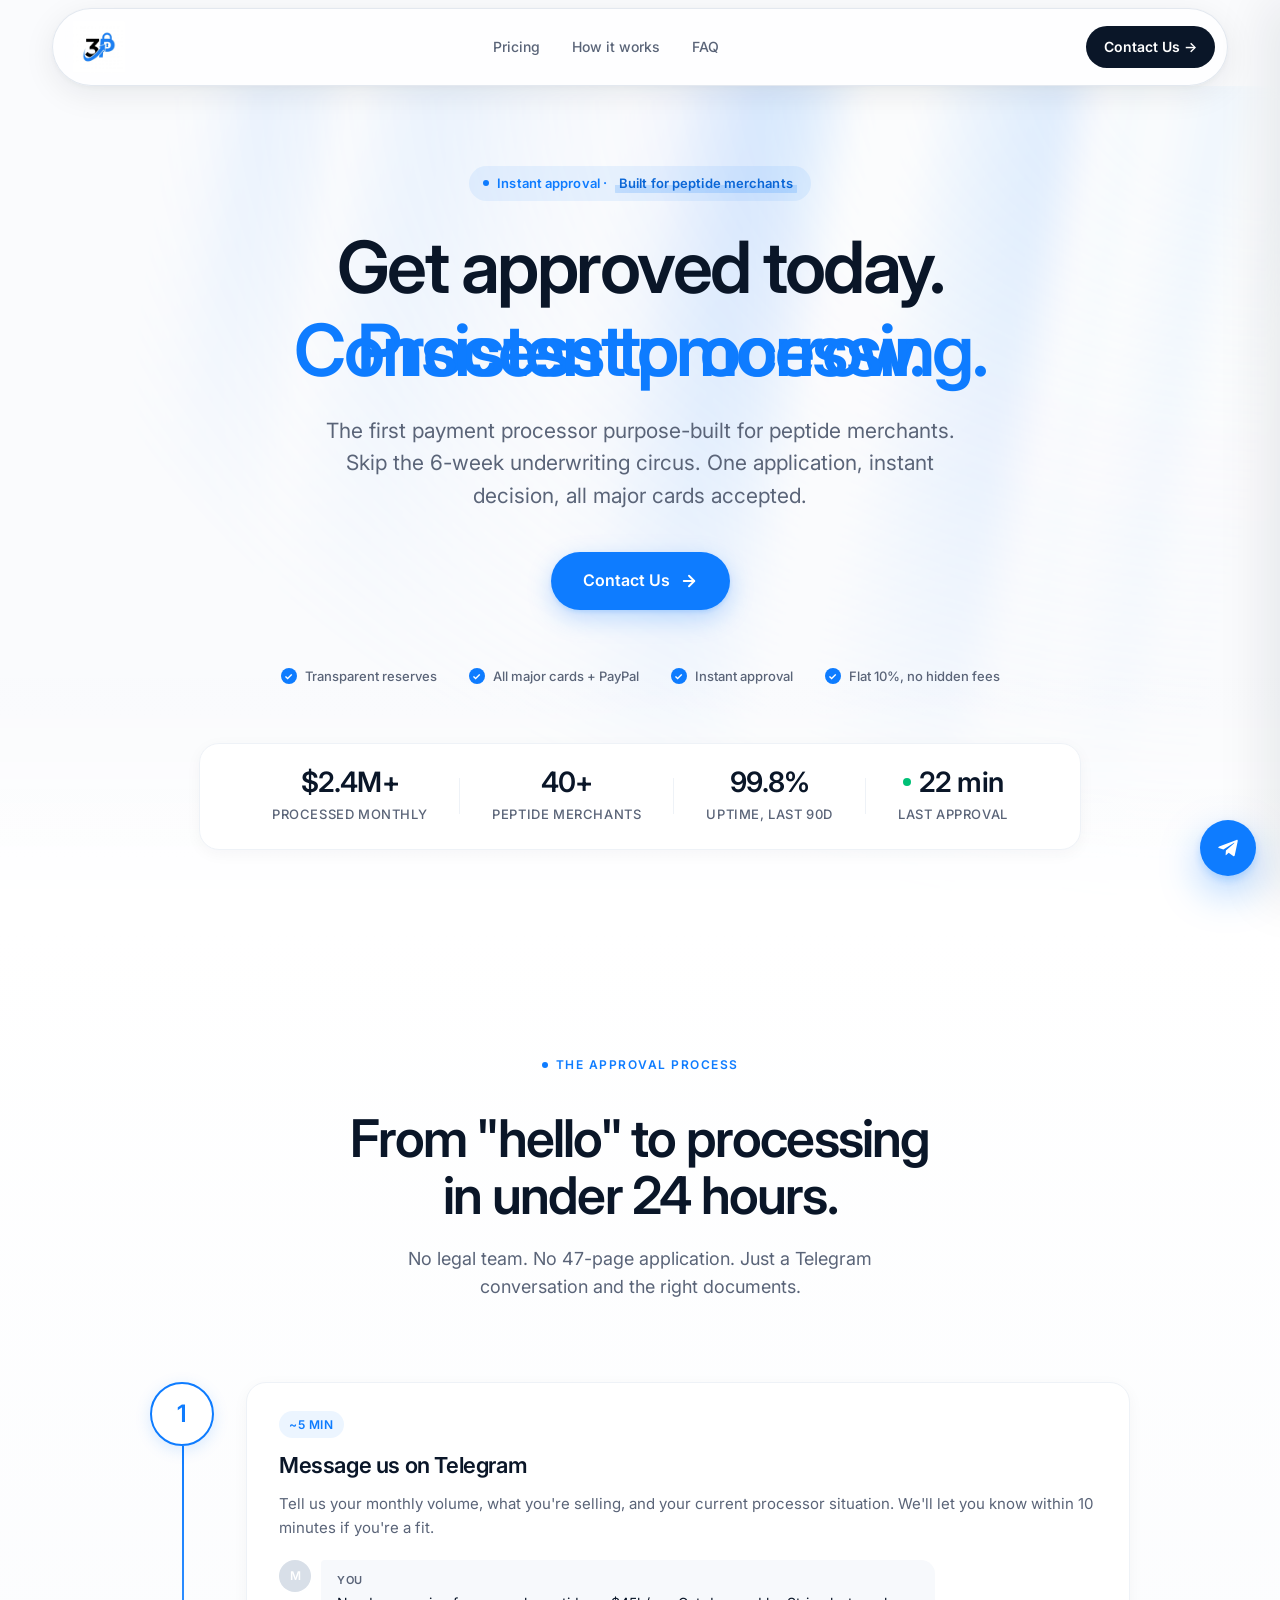
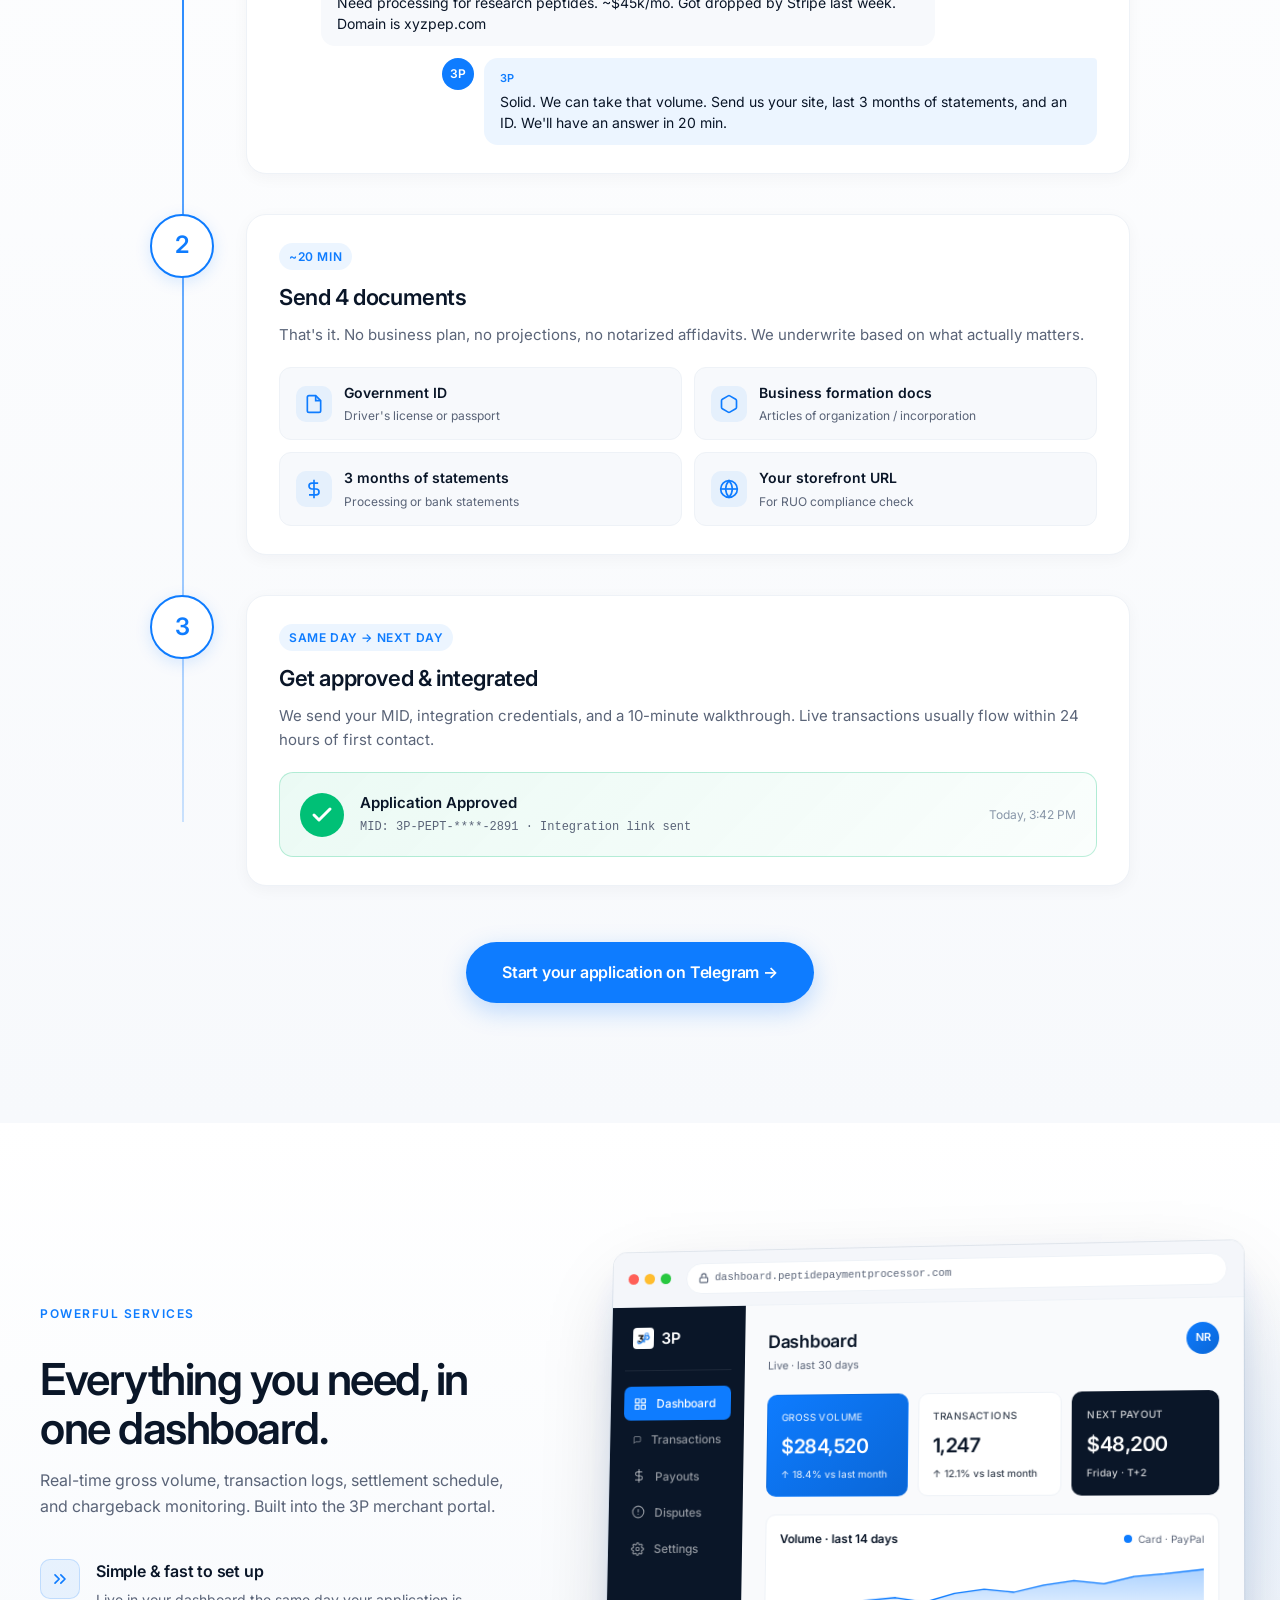
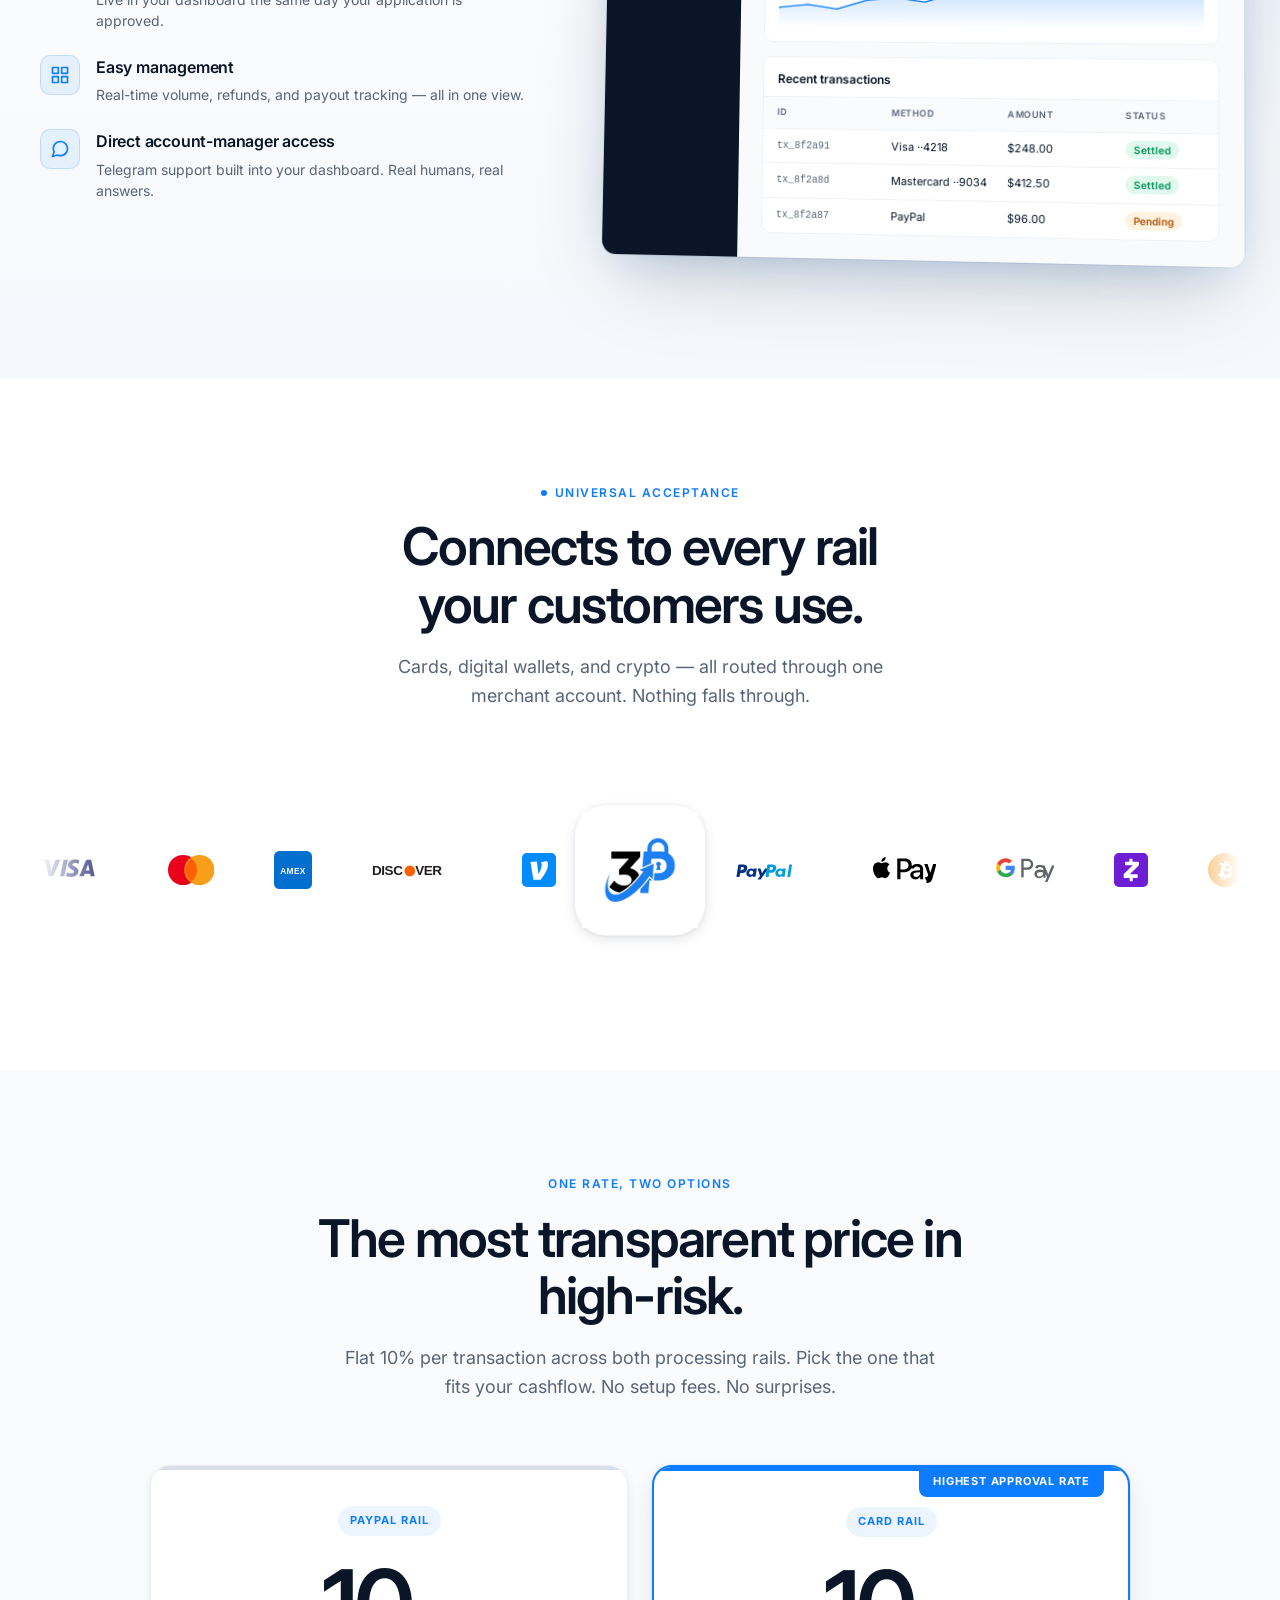
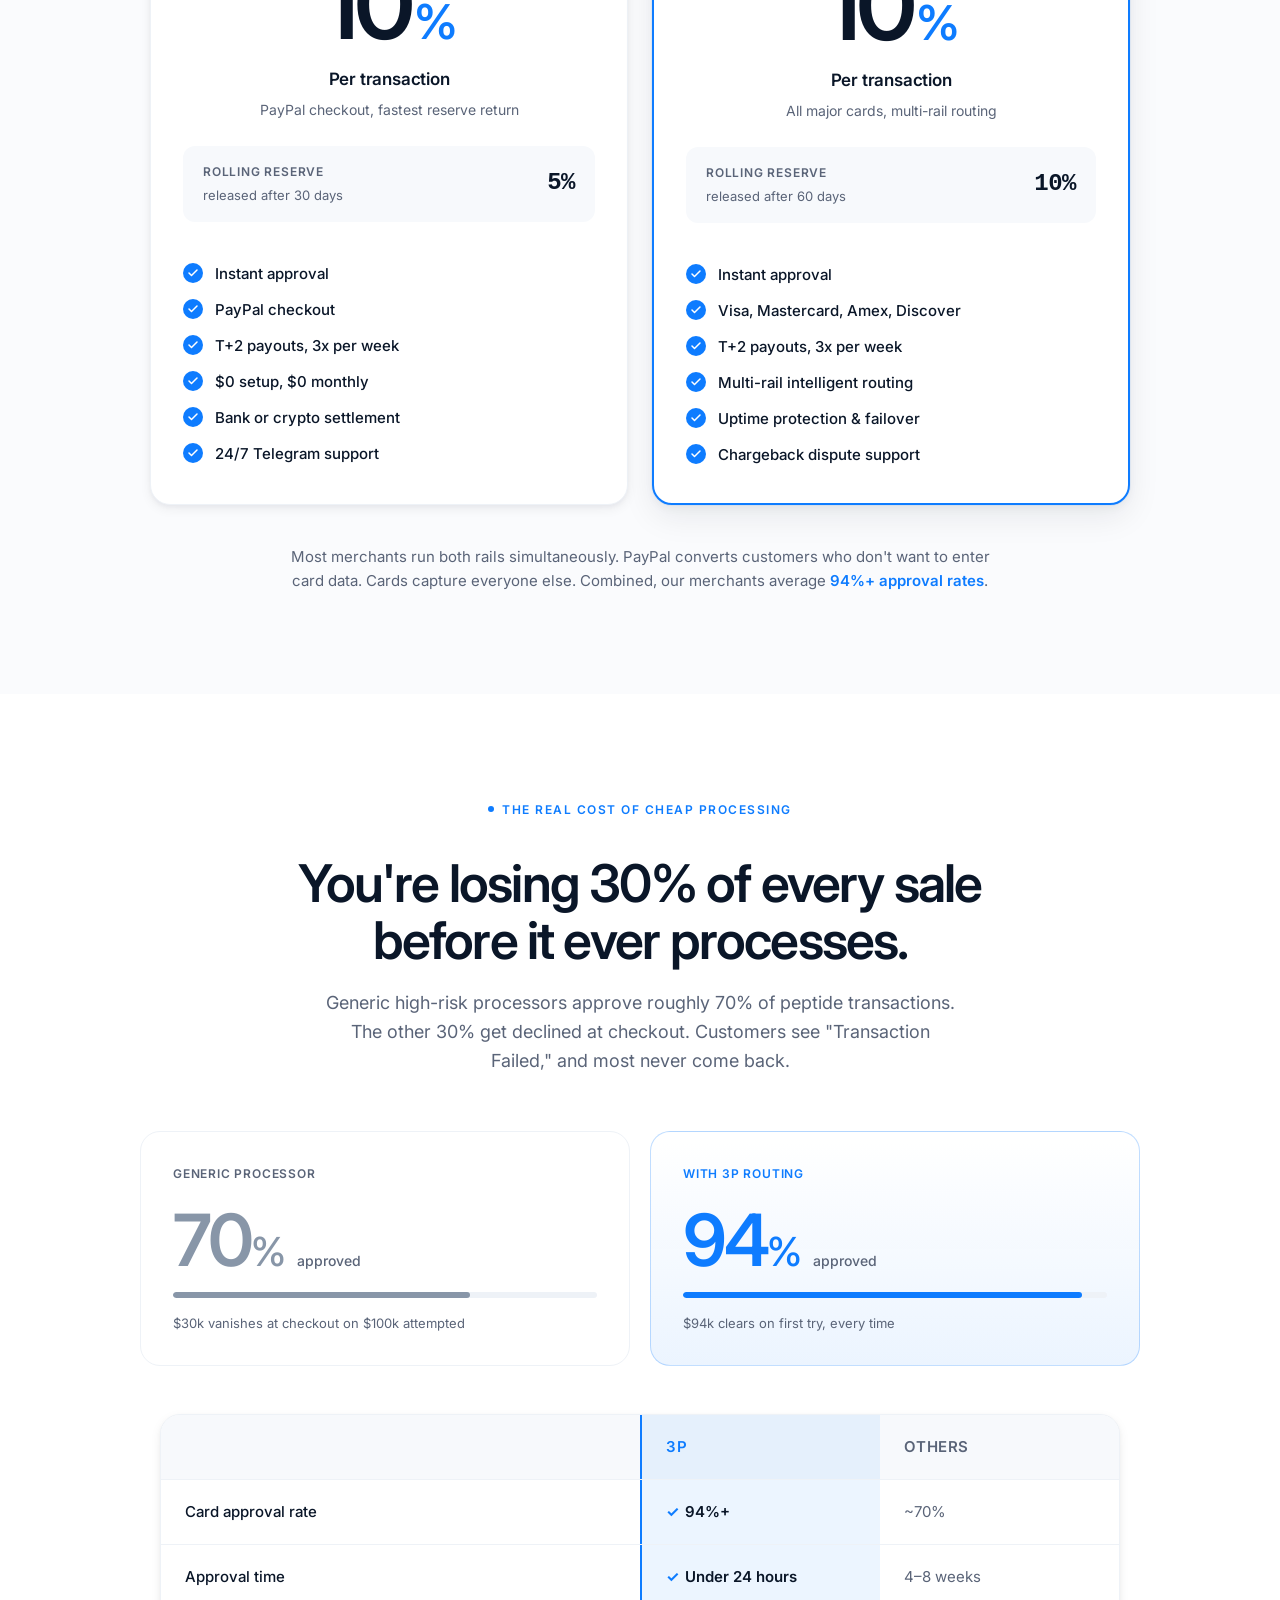
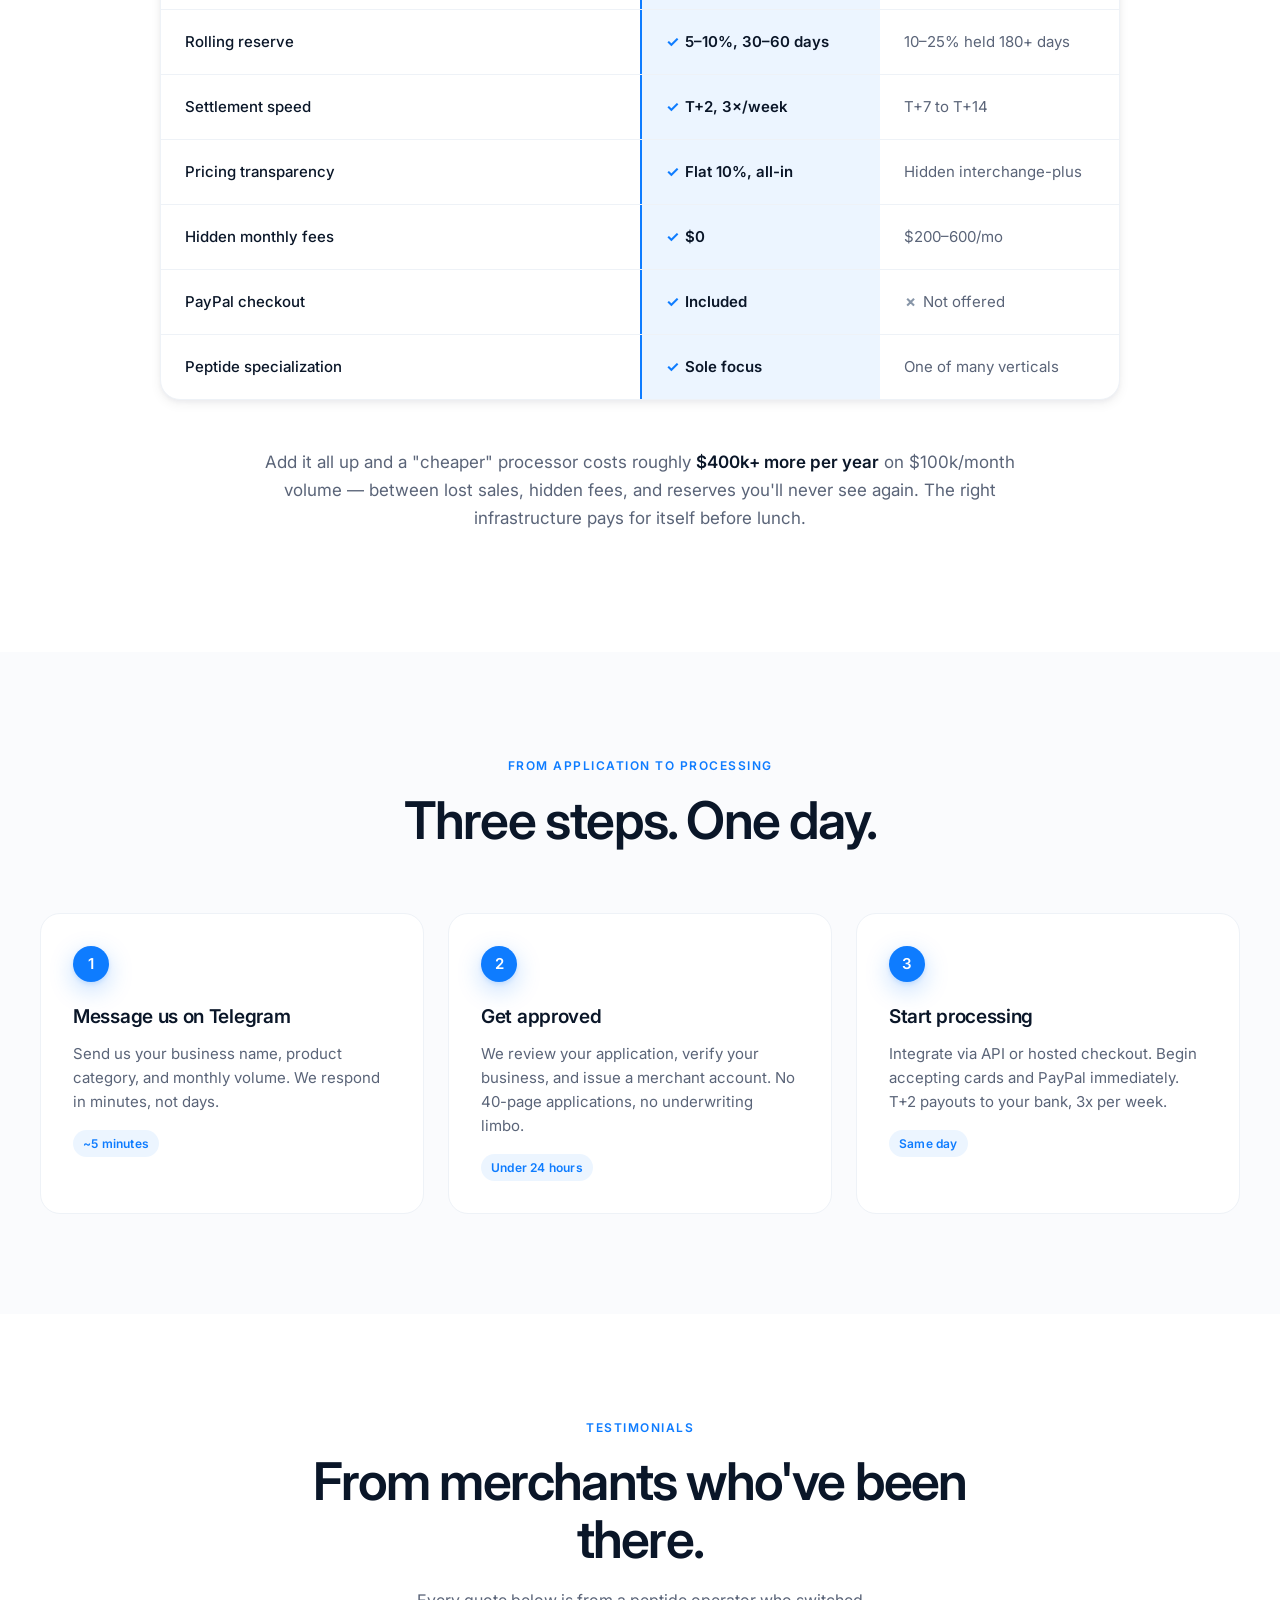
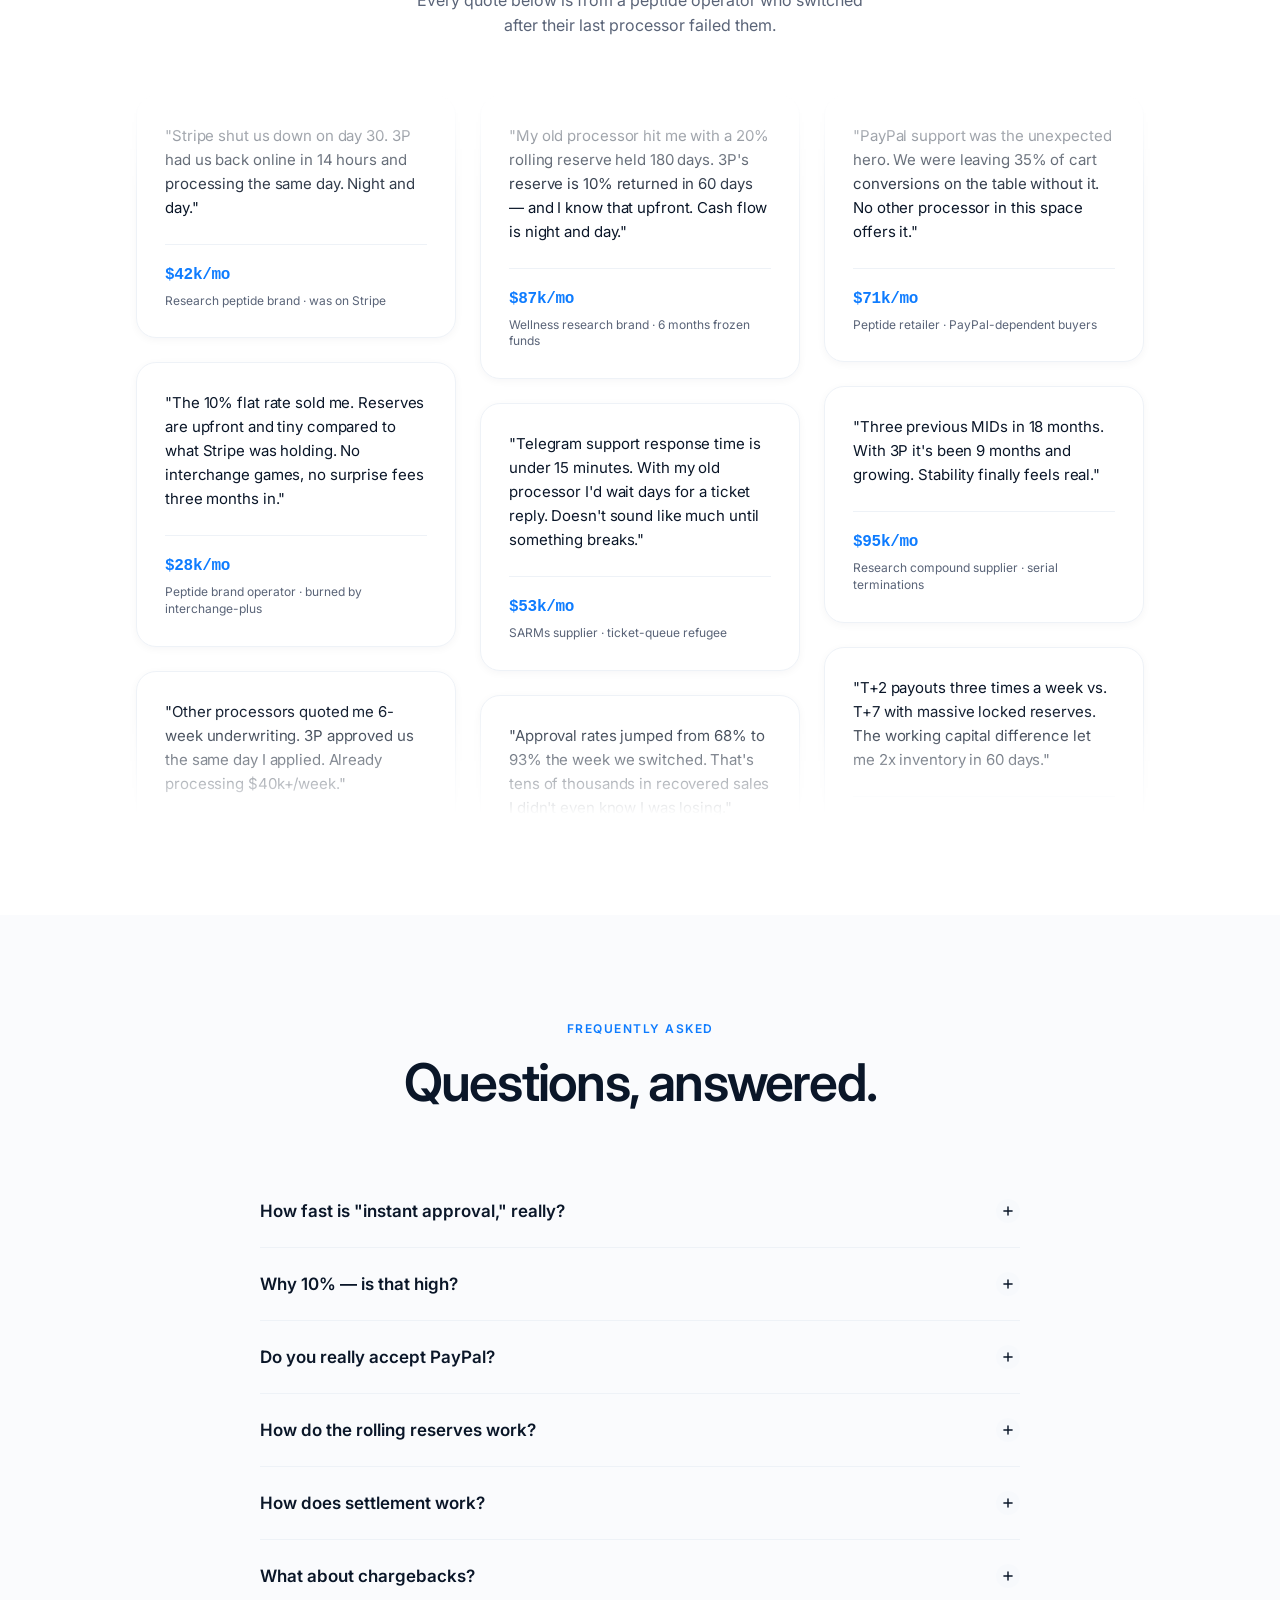
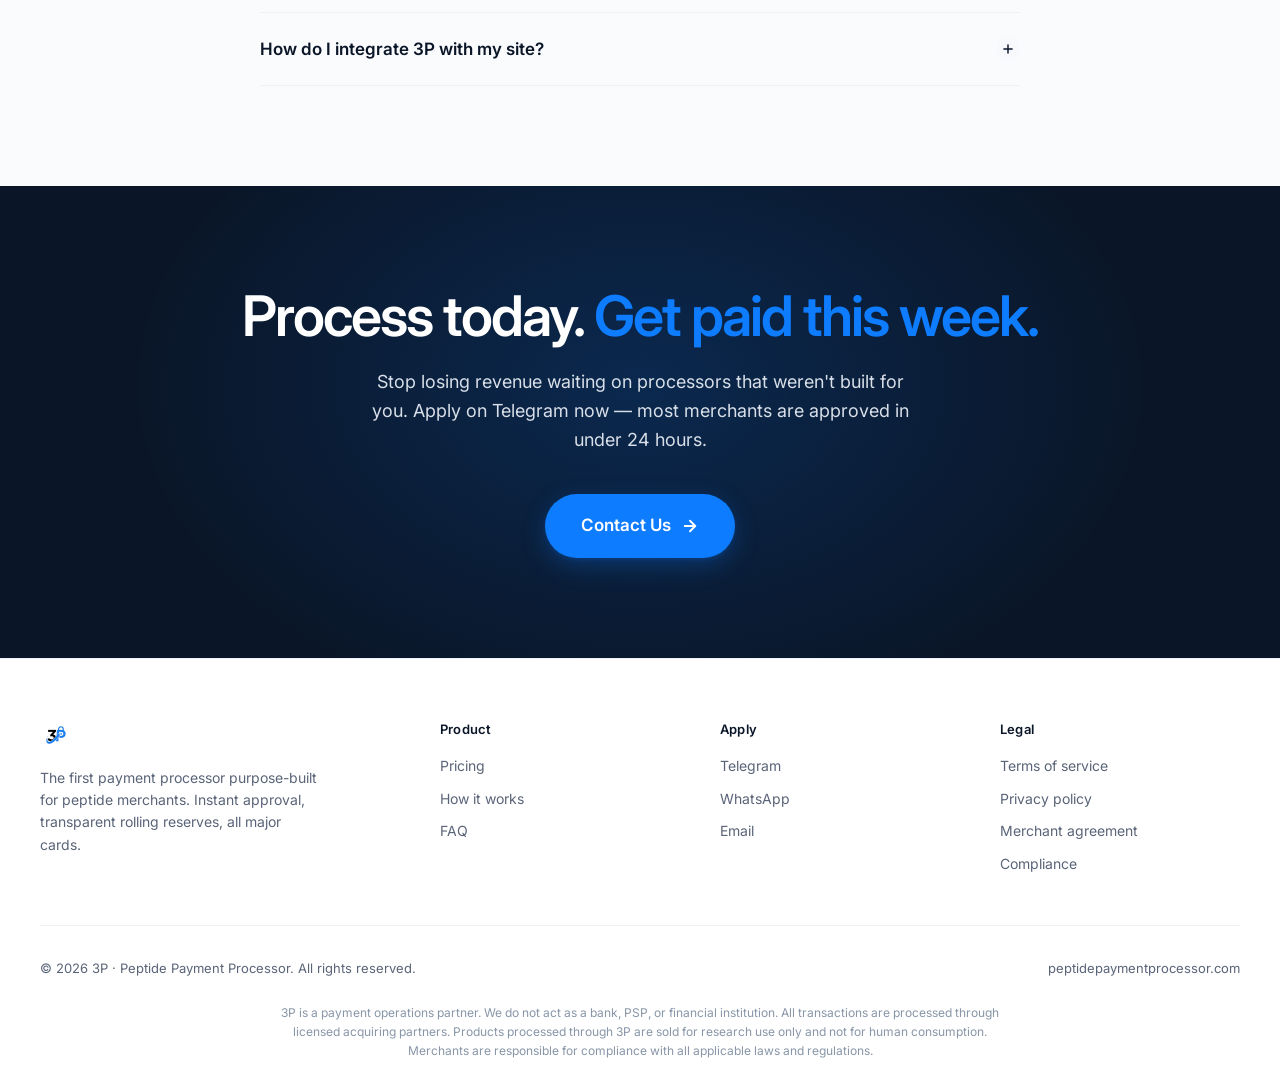
==== index.html @ 58e7e2ac "Add files via upload" ====
<!DOCTYPE html>
<html lang="en">
<head>
<meta charset="UTF-8">
<meta name="viewport" content="width=device-width, initial-scale=1.0">
<title>3P — Peptide Payment Processor</title>
<meta name="description" content="Instant-approval card processing built for peptide merchants. Flat 10% per transaction, transparent rolling reserves, all major cards plus PayPal.">
<link rel="icon" href="[data-uri]" type="image/png">

<link rel="preconnect" href="https://fonts.googleapis.com">
<link rel="preconnect" href="https://fonts.gstatic.com" crossorigin>
<link href="https://fonts.googleapis.com/css2?family=Inter:wght@400;500;600;700&display=swap" rel="stylesheet">

<style>
:root {
  --blue: #0E7CFF;
  --blue-dark: #0A66D6;
  --blue-tint: rgba(14, 124, 255, 0.08);
  --blue-glow: rgba(14, 124, 255, 0.18);
  --ink: #0A1628;
  --ink-2: #1A2438;
  --gray-1: #F7F9FC;
  --gray-2: #EEF2F7;
  --gray-3: #D8DFE8;
  --gray-4: #8896A8;
  --gray-5: #5A6478;
  --white: #FFFFFF;
  --green: #00C076;
  --radius-sm: 8px;
  --radius-md: 12px;
  --radius-lg: 20px;
  --radius-pill: 999px;
  --shadow-sm: 0 1px 3px rgba(10, 22, 40, 0.04), 0 1px 2px rgba(10, 22, 40, 0.06);
  --shadow-md: 0 4px 12px rgba(10, 22, 40, 0.06), 0 2px 4px rgba(10, 22, 40, 0.04);
  --shadow-lg: 0 12px 32px rgba(10, 22, 40, 0.08), 0 4px 8px rgba(10, 22, 40, 0.04);
  --shadow-blue: 0 8px 24px rgba(14, 124, 255, 0.25), 0 2px 4px rgba(14, 124, 255, 0.15);
  --shadow-blue-lg: 0 16px 40px rgba(14, 124, 255, 0.35), 0 4px 8px rgba(14, 124, 255, 0.2);
  --max-w: 1200px;
  --ease: cubic-bezier(0.22, 1, 0.36, 1);
}

* { margin: 0; padding: 0; box-sizing: border-box; }
html { scroll-behavior: smooth; }
body {
  font-family: 'Inter', -apple-system, BlinkMacSystemFont, sans-serif;
  font-weight: 400;
  color: var(--ink);
  background: #FAFBFD;
  line-height: 1.6;
  -webkit-font-smoothing: antialiased;
  -moz-osx-font-smoothing: grayscale;
  overflow-x: hidden;
}

a { color: inherit; text-decoration: none; }
img { max-width: 100%; display: block; }
button { font-family: inherit; cursor: pointer; border: none; background: none; }

/* ============== NAV ============== */
.nav {
  position: sticky;
  top: 8px;
  z-index: 50;
  padding: 0 12px;
  margin: 8px auto 0;
  max-width: var(--max-w);
}
.nav-inner {
  margin: 0 auto;
  padding: 12px 12px 12px 20px;
  display: flex;
  align-items: center;
  justify-content: space-between;
  gap: 32px;
  background: rgba(255, 255, 255, 0.72);
  backdrop-filter: saturate(180%) blur(24px);
  -webkit-backdrop-filter: saturate(180%) blur(24px);
  border: 1px solid rgba(216, 223, 232, 0.7);
  border-radius: var(--radius-pill);
  box-shadow: 0 8px 32px rgba(10, 22, 40, 0.08), 0 2px 6px rgba(10, 22, 40, 0.04);
}
.brand {
  display: flex;
  align-items: center;
  gap: 10px;
  font-size: 18px;
  font-weight: 600;
  letter-spacing: -0.3px;
  color: var(--ink);
}
.brand img { height: 52px; width: auto; }
.brand-text { display: flex; align-items: baseline; gap: 8px; }
.brand-subtitle {
  font-size: 12px;
  font-weight: 500;
  color: var(--gray-5);
  letter-spacing: 0.2px;
}
.nav-links {
  display: flex;
  align-items: center;
  gap: 32px;
}
.nav-link {
  font-size: 14px;
  font-weight: 500;
  color: var(--gray-5);
  transition: color 0.2s var(--ease);
}
.nav-link:hover { color: var(--ink); }
.nav-cta {
  background: var(--ink);
  color: var(--white);
  padding: 10px 18px;
  border-radius: var(--radius-pill);
  font-size: 14px;
  font-weight: 600;
  transition: all 0.2s var(--ease);
}
.nav-cta:hover {
  background: var(--blue);
  transform: translateY(-1px);
  box-shadow: var(--shadow-blue);
}

/* ============== BURGER & DRAWER ============== */
.nav-burger {
  display: none;
  width: 40px;
  height: 40px;
  flex-direction: column;
  align-items: center;
  justify-content: center;
  gap: 5px;
  border-radius: 50%;
  background: var(--blue);
  flex-shrink: 0;
  cursor: pointer;
  transition: background 0.2s var(--ease);
}
.nav-burger:hover { background: var(--blue-dark); }
.nav-burger span {
  display: block;
  width: 16px;
  height: 1.5px;
  background: var(--white);
  border-radius: 1px;
  transition: transform 0.3s var(--ease), opacity 0.2s var(--ease);
}
.nav-burger[aria-expanded="true"] span:nth-child(1) {
  transform: translateY(6.5px) rotate(45deg);
}
.nav-burger[aria-expanded="true"] span:nth-child(2) {
  opacity: 0;
}
.nav-burger[aria-expanded="true"] span:nth-child(3) {
  transform: translateY(-6.5px) rotate(-45deg);
}

.drawer-backdrop {
  position: fixed;
  inset: 0;
  background: rgba(10, 22, 40, 0.25);
  backdrop-filter: blur(8px);
  -webkit-backdrop-filter: blur(8px);
  opacity: 0;
  pointer-events: none;
  transition: opacity 0.35s var(--ease);
  z-index: 90;
}
.drawer-backdrop.open {
  opacity: 1;
  pointer-events: auto;
}

.drawer {
  position: fixed;
  top: 0;
  right: 0;
  bottom: 0;
  width: min(85vw, 360px);
  background: #ffffff;
  border-left: 1px solid rgba(216, 223, 232, 0.6);
  box-shadow: -16px 0 48px rgba(10, 22, 40, 0.08);
  transform: translateX(100%);
  transition: transform 0.4s var(--ease);
  z-index: 95;
  display: flex;
  flex-direction: column;
  padding: 24px 24px 32px;
}
.drawer.open {
  transform: translateX(0);
}
.drawer-header {
  display: flex;
  align-items: center;
  justify-content: space-between;
  padding-bottom: 24px;
  border-bottom: 1px solid rgba(216, 223, 232, 0.6);
  margin-bottom: 16px;
}
.drawer-close {
  width: 40px;
  height: 40px;
  display: flex;
  align-items: center;
  justify-content: center;
  border-radius: 50%;
  background: rgba(10, 22, 40, 0.06);
  color: var(--ink);
  cursor: pointer;
  transition: background 0.2s var(--ease);
}
.drawer-close:hover {
  background: rgba(10, 22, 40, 0.12);
}
.drawer-nav {
  display: flex;
  flex-direction: column;
  gap: 4px;
  flex: 1;
}
.drawer-link {
  font-size: 17px;
  font-weight: 600;
  color: var(--ink);
  padding: 14px 12px;
  border-radius: var(--radius-md);
  transition: background 0.2s var(--ease), color 0.2s var(--ease);
  letter-spacing: -0.2px;
  display: flex;
  align-items: center;
  gap: 12px;
}
.drawer-link:hover {
  background: var(--blue-tint);
  color: var(--blue);
}
.drawer-link-login {
  color: var(--blue);
  background: var(--blue-tint);
}
.drawer-link-login:hover {
  background: rgba(14, 124, 255, 0.14);
}
.drawer-link-login svg {
  flex-shrink: 0;
}
.drawer-divider {
  height: 1px;
  background: rgba(216, 223, 232, 0.6);
  margin: 12px 4px;
}
.drawer-footer {
  padding-top: 16px;
  border-top: 1px solid rgba(216, 223, 232, 0.6);
}
.drawer-cta {
  width: 100%;
  justify-content: center;
}

@media (max-width: 768px) {
  .nav-links { display: none; }
  .nav-cta { display: none; }
  .nav-burger { display: flex; }
  .nav-inner {
    padding: 8px 8px 8px 14px;
    gap: 12px;
  }
  .brand { font-size: 16px; gap: 8px; }
  .brand img { height: 42px; }
  .brand-subtitle { display: none; }
  .brand-text { gap: 0; }
}

/* ============== HERO ============== */
.hero {
  position: relative;
  padding: 24px 32px 80px;
  text-align: center;
  overflow: hidden;
  background: #FAFBFD;
}
.hero-aurora {
  position: absolute;
  inset: -10px;
  overflow: hidden;
  pointer-events: none;
  z-index: 0;
  opacity: 0.3;
  will-change: transform;
  --white-gradient: repeating-linear-gradient(100deg, #ffffff 0%, #ffffff 7%, transparent 10%, transparent 12%, #ffffff 16%);
  --aurora: repeating-linear-gradient(100deg,
    #0E7CFF 10%,
    #4F9FFF 15%,
    #87BFFF 20%,
    #BFD9FF 25%,
    #0E7CFF 30%);
  background-image: var(--white-gradient), var(--aurora);
  background-size: 300% 200%, 200% 100%;
  background-position: 50% 50%, 50% 50%;
  filter: blur(10px) invert(1);
  -webkit-mask-image: radial-gradient(ellipse at 100% 0%, black 10%, transparent 70%);
  mask-image: radial-gradient(ellipse at 100% 0%, black 10%, transparent 70%);
}
.hero-aurora::after {
  content: '';
  position: absolute;
  inset: 0;
  background-image: var(--white-gradient), var(--aurora);
  background-size: 200% 100%;
  background-attachment: fixed;
  mix-blend-mode: difference;
  animation: aurora 60s linear infinite;
}

@keyframes aurora {
  from { background-position: 50% 50%, 50% 50%; }
  to { background-position: 350% 50%, 350% 50%; }
}

.hero-fade {
  position: absolute;
  inset: 0;
  background: linear-gradient(180deg, transparent 0%, transparent 70%, var(--white) 100%);
  pointer-events: none;
  z-index: 1;
}

.hero-inner {
  max-width: 900px;
  margin: 56px auto 0;
  position: relative;
  z-index: 2;
}
.eyebrow {
  display: inline-flex;
  align-items: center;
  gap: 8px;
  background: var(--blue-tint);
  color: var(--blue);
  padding: 7px 14px;
  border-radius: var(--radius-pill);
  font-size: 13px;
  font-weight: 600;
  letter-spacing: 0.1px;
  margin-bottom: 28px;
  animation: fadeUp 0.8s var(--ease) both;
}
.eyebrow-dot {
  width: 6px;
  height: 6px;
  border-radius: 50%;
  background: var(--blue);
  animation: pulse 2s ease-in-out infinite;
}
.eyebrow-highlight {
  background: linear-gradient(180deg, transparent 55%, rgba(14, 124, 255, 0.18) 55%, rgba(14, 124, 255, 0.18) 95%, transparent 95%);
  padding: 0 4px;
  border-radius: 2px;
  font-weight: 600;
  color: var(--blue-dark);
}
@keyframes pulse {
  0%, 100% { opacity: 1; transform: scale(1); }
  50% { opacity: 0.5; transform: scale(1.4); }
}

.hero h1 {
  font-size: clamp(40px, 6vw, 72px);
  font-weight: 600;
  letter-spacing: -2.5px;
  line-height: 1.05;
  margin-bottom: 24px;
  animation: fadeUp 0.8s var(--ease) 0.1s both;
}
.hero h1 .blue {
  color: var(--blue);
}

.hero h1 .rotator {
  display: grid;
  width: 100%;
  margin-top: 0.1em;
  min-height: 1.1em;
}
.rotator-word {
  grid-area: 1 / 1;
  text-align: center;
  opacity: 0;
  transform: translateY(10px);
  transition: opacity 0.6s var(--ease), transform 0.6s var(--ease);
}
.rotator-word.active {
  opacity: 1;
  transform: translateY(0);
}
@keyframes fadeIn { to { opacity: 1; } }

.hero-sub {
  font-size: clamp(17px, 2vw, 21px);
  color: var(--gray-5);
  max-width: 640px;
  margin: 0 auto 40px;
  line-height: 1.55;
  animation: fadeUp 0.8s var(--ease) 0.2s both;
}
.hero-cta-row {
  display: flex;
  gap: 12px;
  justify-content: center;
  flex-wrap: wrap;
  margin-bottom: 56px;
  animation: fadeUp 0.8s var(--ease) 0.3s both;
}
.btn-primary {
  background: var(--blue);
  color: var(--white);
  padding: 16px 32px;
  border-radius: var(--radius-pill);
  font-size: 16px;
  font-weight: 600;
  display: inline-flex;
  align-items: center;
  gap: 10px;
  transition: all 0.25s var(--ease);
  box-shadow: var(--shadow-blue);
}
.btn-primary:hover {
  background: var(--blue-dark);
  transform: translateY(-2px);
  box-shadow: var(--shadow-blue-lg);
}
.btn-primary svg { transition: transform 0.25s var(--ease); }
.btn-primary:hover svg { transform: translateX(3px); }

.btn-secondary {
  background: var(--white);
  color: var(--ink);
  padding: 16px 28px;
  border-radius: var(--radius-pill);
  font-size: 16px;
  font-weight: 600;
  display: inline-flex;
  align-items: center;
  gap: 10px;
  border: 1.5px solid var(--gray-3);
  transition: all 0.25s var(--ease);
}
.btn-secondary:hover {
  border-color: var(--ink);
  transform: translateY(-2px);
  box-shadow: var(--shadow-md);
}

.hero-trust-row {
  display: flex;
  justify-content: center;
  align-items: center;
  gap: 32px;
  flex-wrap: wrap;
  font-size: 13px;
  font-weight: 500;
  color: var(--gray-5);
  animation: fadeUp 0.8s var(--ease) 0.4s both;
}
.trust-item {
  display: flex;
  align-items: center;
  gap: 8px;
}
.trust-check {
  width: 16px;
  height: 16px;
  border-radius: 50%;
  background: var(--blue);
  color: white;
  display: inline-flex;
  align-items: center;
  justify-content: center;
  font-size: 10px;
  font-weight: 700;
  flex-shrink: 0;
}

/* Credibility Strip */
.cred-strip {
  margin-top: 56px;
  width: 100%;
  display: flex;
  justify-content: center;
}
.cred-strip-inner {
  display: flex;
  align-items: center;
  gap: 0;
  padding: 24px 40px;
  background: var(--white);
  border: 1px solid var(--gray-2);
  border-radius: 20px;
  box-shadow: 0 4px 16px rgba(10, 22, 40, 0.04);
}
.cred-stat {
  display: flex;
  flex-direction: column;
  align-items: center;
  padding: 0 32px;
  min-width: 140px;
}
.cred-stat-value {
  font-size: 28px;
  font-weight: 600;
  color: var(--ink);
  letter-spacing: -0.8px;
  line-height: 1;
  display: flex;
  align-items: center;
  gap: 8px;
}
.cred-stat-label {
  margin-top: 8px;
  font-size: 13px;
  color: var(--gray-5);
  font-weight: 500;
  text-transform: uppercase;
  letter-spacing: 0.6px;
}
.cred-divider {
  width: 1px;
  height: 36px;
  background: var(--gray-2);
}
.cred-live-dot {
  width: 8px;
  height: 8px;
  border-radius: 50%;
  background: #00C076;
  display: inline-block;
  animation: cred-pulse 2s ease-in-out infinite;
  box-shadow: 0 0 0 0 rgba(0, 192, 118, 0.5);
}
@keyframes cred-pulse {
  0%, 100% { box-shadow: 0 0 0 0 rgba(0, 192, 118, 0.5); }
  50% { box-shadow: 0 0 0 6px rgba(0, 192, 118, 0); }
}
@media (max-width: 768px) {
  .cred-strip { margin-top: 40px; }
  .cred-strip-inner {
    flex-wrap: wrap;
    padding: 20px 16px;
    gap: 16px;
    justify-content: center;
    border-radius: 16px;
  }
  .cred-stat {
    padding: 0;
    min-width: 130px;
    flex: 0 0 calc(50% - 8px);
  }
  .cred-stat-value { font-size: 22px; }
  .cred-stat-label { font-size: 11px; }
  .cred-divider { display: none; }
}

@keyframes fadeUp {
  from { opacity: 0; transform: translateY(20px); }
  to { opacity: 1; transform: translateY(0); }
}

/* ============== SECTION HEADERS ============== */
.section {
  padding: 100px 32px;
}
.section-inner {
  max-width: var(--max-w);
  margin: 0 auto;
}
.section-eyebrow {
  display: inline-block;
  font-size: 12px;
  font-weight: 600;
  color: var(--blue);
  letter-spacing: 1.5px;
  text-transform: uppercase;
  margin-bottom: 16px;
}
.section h2 {
  font-size: clamp(32px, 4.5vw, 52px);
  font-weight: 600;
  letter-spacing: -1.8px;
  line-height: 1.1;
  margin-bottom: 20px;
  max-width: 700px;
}
.section-sub {
  font-size: 18px;
  color: var(--gray-5);
  max-width: 600px;
  line-height: 1.6;
}
.section-header {
  margin-bottom: 64px;
  text-align: center;
}
.section-header h2,
.section-header .section-sub {
  margin-left: auto;
  margin-right: auto;
}

/* ============== PRICING ============== */
/* Two-option pricing grid */
.pricing-grid {
  display: grid;
  grid-template-columns: 1fr 1fr;
  gap: 24px;
  max-width: 980px;
  margin: 0 auto;
}
.pricing-option {
  position: relative;
  background: var(--white);
  border-radius: var(--radius-lg);
  border: 1px solid var(--gray-2);
  box-shadow: var(--shadow-md);
  overflow: hidden;
  display: flex;
  flex-direction: column;
}
.pricing-option::before {
  content: '';
  position: absolute;
  top: 0;
  left: 0;
  right: 0;
  height: 4px;
  background: var(--gray-3);
}
.pricing-option-featured {
  border: 2px solid var(--blue);
  box-shadow: var(--shadow-lg), 0 0 0 1px rgba(14, 124, 255, 0.06);
}
.pricing-option-featured::before {
  background: var(--blue);
}
.pricing-option-badge {
  position: absolute;
  top: 0;
  right: 24px;
  background: var(--blue);
  color: var(--white);
  font-size: 11px;
  font-weight: 700;
  letter-spacing: 0.8px;
  text-transform: uppercase;
  padding: 6px 14px;
  border-radius: 0 0 8px 8px;
  z-index: 1;
}
.pricing-option-header {
  padding: 40px 32px 24px;
  text-align: center;
}
.pricing-option-tag {
  display: inline-block;
  background: var(--blue-tint);
  color: var(--blue);
  font-size: 11px;
  font-weight: 700;
  letter-spacing: 1px;
  text-transform: uppercase;
  padding: 6px 12px;
  border-radius: var(--radius-pill);
  margin-bottom: 20px;
}
.pricing-option-rate {
  display: flex;
  align-items: baseline;
  justify-content: center;
  gap: 4px;
  margin-bottom: 14px;
}
.pricing-option-rate .pricing-num {
  font-size: 96px;
  font-weight: 600;
  letter-spacing: -5px;
  line-height: 1;
  color: var(--ink);
}
.pricing-option-rate .pricing-pct {
  font-size: 48px;
  font-weight: 600;
  color: var(--blue);
  letter-spacing: -1.5px;
  line-height: 1;
}
.pricing-option-headline {
  font-size: 17px;
  font-weight: 600;
  color: var(--ink);
  margin-bottom: 6px;
  letter-spacing: -0.2px;
}
.pricing-option-sub {
  font-size: 14px;
  color: var(--gray-5);
}
.pricing-option-reserve {
  margin: 0 32px;
  padding: 16px 20px;
  background: var(--gray-1);
  border-radius: 12px;
  display: grid;
  grid-template-columns: 1fr auto;
  align-items: center;
  gap: 4px 16px;
}
.pricing-option-reserve-label {
  font-size: 12px;
  font-weight: 600;
  text-transform: uppercase;
  letter-spacing: 0.8px;
  color: var(--gray-5);
}
.pricing-option-reserve-value {
  font-size: 24px;
  font-weight: 600;
  color: var(--ink);
  letter-spacing: -0.5px;
  font-family: 'SF Mono', Menlo, monospace;
  grid-row: 1 / 3;
  grid-column: 2;
}
.pricing-option-reserve-sub {
  font-size: 13px;
  color: var(--gray-5);
  grid-column: 1;
}
.pricing-option .pricing-list {
  padding: 24px 32px 36px;
  border-top: none;
  display: flex;
  flex-direction: column;
  gap: 12px;
  margin-top: 16px;
}

.pricing-note {
  max-width: 720px;
  margin: 40px auto 0;
  text-align: center;
  font-size: 15px;
  color: var(--gray-5);
  line-height: 1.65;
}
.pricing-note strong {
  color: var(--blue);
  font-weight: 600;
}

@media (max-width: 768px) {
  .pricing-grid {
    grid-template-columns: 1fr;
    gap: 32px;
  }
  .pricing-option-rate .pricing-num { font-size: 80px; letter-spacing: -4px; }
  .pricing-option-rate .pricing-pct { font-size: 40px; }
  .pricing-option-header { padding: 32px 24px 20px; }
  .pricing-option-reserve { margin: 0 24px; padding: 14px 18px; }
  .pricing-option .pricing-list { padding: 20px 24px 32px; }
  .pricing-note { font-size: 14px; margin-top: 32px; padding: 0 8px; }
}

.pricing-card {
  max-width: 720px;
  margin: 0 auto;
  background: var(--white);
  border-radius: var(--radius-lg);
  border: 1px solid var(--gray-2);
  box-shadow: var(--shadow-lg);
  overflow: hidden;
  position: relative;
}
.pricing-card::before {
  content: '';
  position: absolute;
  top: 0;
  left: 0;
  right: 0;
  height: 4px;
  background: var(--blue);
}
.pricing-top {
  padding: 48px 48px 32px;
  text-align: center;
}
.pricing-tag {
  display: inline-block;
  background: var(--blue-tint);
  color: var(--blue);
  font-size: 12px;
  font-weight: 600;
  letter-spacing: 1px;
  text-transform: uppercase;
  padding: 6px 12px;
  border-radius: var(--radius-pill);
  margin-bottom: 24px;
}
.pricing-rate {
  display: flex;
  align-items: baseline;
  justify-content: center;
  gap: 4px;
  margin-bottom: 16px;
}
.pricing-num {
  font-size: 120px;
  font-weight: 600;
  letter-spacing: -6px;
  line-height: 1;
  color: var(--ink);
}
.pricing-pct {
  font-size: 60px;
  font-weight: 600;
  color: var(--blue);
  letter-spacing: -2px;
  line-height: 1;
}
.pricing-headline {
  font-size: 20px;
  font-weight: 600;
  color: var(--ink);
  margin-bottom: 8px;
  letter-spacing: -0.3px;
}
.pricing-sub {
  font-size: 15px;
  color: var(--gray-5);
}
.pricing-list {
  padding: 32px 48px 48px;
  border-top: 1px solid var(--gray-2);
  display: grid;
  grid-template-columns: 1fr 1fr;
  gap: 16px 32px;
}
.pricing-list-item {
  display: flex;
  align-items: flex-start;
  gap: 12px;
  font-size: 15px;
  color: var(--ink);
  font-weight: 500;
}
.pricing-list-item .check {
  width: 20px;
  height: 20px;
  border-radius: 50%;
  background: var(--blue);
  color: white;
  display: inline-flex;
  align-items: center;
  justify-content: center;
  flex-shrink: 0;
  margin-top: 1px;
}
.pricing-list-item .check svg { width: 12px; height: 12px; }
.pricing-list-item .x {
  width: 20px;
  height: 20px;
  border-radius: 50%;
  background: var(--gray-2);
  color: var(--gray-5);
  display: inline-flex;
  align-items: center;
  justify-content: center;
  flex-shrink: 0;
  margin-top: 1px;
}
.pricing-list-item .label-strike {
  text-decoration: line-through;
  color: var(--gray-4);
  font-weight: 400;
}
.pricing-list-item .label-strike-note {
  display: block;
  font-size: 12px;
  color: var(--green);
  font-weight: 600;
  text-decoration: none;
  margin-top: 2px;
}

@media (max-width: 640px) {
  .pricing-num { font-size: 80px; }
  .pricing-pct { font-size: 40px; }
  .pricing-top { padding: 36px 24px 24px; }
  .pricing-list { grid-template-columns: 1fr; padding: 24px; gap: 14px; }
}

/* ============== EFFECTIVE RATE ============== */
.effrate {
  padding: 100px 32px 120px;
  background: var(--white);
}
.effrate-inner {
  max-width: 1000px;
  margin: 0 auto;
}
.effrate-header {
  text-align: center;
  margin-bottom: 56px;
}
.effrate-headline {
  font-size: clamp(32px, 4.5vw, 52px);
  font-weight: 600;
  letter-spacing: -1.8px;
  line-height: 1.1;
  color: var(--ink);
  margin: 20px 0;
}
.effrate-sub {
  font-size: 18px;
  color: var(--gray-5);
  max-width: 640px;
  margin: 0 auto;
  line-height: 1.6;
}

/* Approval comparison */
.effrate-compare {
  display: grid;
  grid-template-columns: 1fr 1fr;
  gap: 20px;
  margin-bottom: 48px;
}
.effrate-compare-card {
  padding: 32px;
  border-radius: 20px;
  background: var(--white);
  border: 1px solid var(--gray-2);
}
.effrate-compare-card-us {
  background: linear-gradient(180deg, var(--white) 0%, var(--blue-tint) 100%);
  border: 1px solid rgba(14, 124, 255, 0.25);
}
.effrate-compare-label {
  font-size: 12px;
  font-weight: 600;
  text-transform: uppercase;
  letter-spacing: 0.8px;
  color: var(--gray-5);
  margin-bottom: 20px;
}
.effrate-compare-label-us {
  color: var(--blue);
}
.effrate-compare-stat {
  display: flex;
  align-items: baseline;
  gap: 12px;
  margin-bottom: 16px;
}
.effrate-compare-num {
  font-size: 72px;
  font-weight: 600;
  letter-spacing: -3px;
  line-height: 1;
  color: var(--gray-4);
}
.effrate-compare-num-us {
  color: var(--blue);
}
.effrate-compare-pct {
  font-size: 40px;
  font-weight: 500;
  letter-spacing: -1px;
}
.effrate-compare-desc {
  font-size: 14px;
  color: var(--gray-5);
  font-weight: 500;
}
.effrate-compare-bar {
  height: 6px;
  background: var(--gray-2);
  border-radius: 999px;
  overflow: hidden;
  margin-bottom: 16px;
}
.effrate-compare-bar-fill {
  height: 100%;
  border-radius: 999px;
  transition: width 1s var(--ease);
}
.effrate-compare-bar-fill-them {
  background: var(--gray-4);
}
.effrate-compare-bar-fill-us {
  background: var(--blue);
}
.effrate-compare-foot {
  font-size: 13px;
  color: var(--gray-5);
  line-height: 1.5;
}

/* Summary line */
.effrate-summary {
  text-align: center;
  font-size: 17px;
  color: var(--gray-5);
  line-height: 1.65;
  max-width: 760px;
  margin: 48px auto 0;
}
.effrate-summary strong {
  color: var(--ink);
  font-weight: 600;
}

@media (max-width: 768px) {
  .effrate { padding: 64px 20px; }
  .effrate-header { margin-bottom: 40px; }
  .effrate-compare {
    grid-template-columns: 1fr;
    gap: 16px;
    margin-bottom: 36px;
  }
  .effrate-compare-card { padding: 24px; }
  .effrate-compare-num { font-size: 56px; letter-spacing: -2px; }
  .effrate-compare-pct { font-size: 32px; }
  .effrate-summary { font-size: 15px; margin-top: 36px; }
}

/* ============== COMPARISON ============== */
.compare {
  background: var(--gray-1);
}
.compare-table {
  max-width: 960px;
  margin: 0 auto;
  background: var(--white);
  border-radius: var(--radius-lg);
  border: 1px solid var(--gray-2);
  overflow: hidden;
  box-shadow: var(--shadow-md);
}
.effrate .compare-table {
  margin-bottom: 0;
}
.compare-row {
  display: grid;
  grid-template-columns: 2fr 1fr 1fr;
  border-bottom: 1px solid var(--gray-2);
}
.compare-row:last-child { border-bottom: none; }
.compare-row.header {
  background: var(--gray-1);
  font-size: 13px;
  font-weight: 600;
  color: var(--gray-5);
  letter-spacing: 0.5px;
  text-transform: uppercase;
}
.compare-cell {
  padding: 20px 24px;
  display: flex;
  align-items: center;
  font-size: 15px;
}
.compare-cell.label {
  font-weight: 500;
  color: var(--ink);
}
.compare-cell.us {
  background: var(--blue-tint);
  color: var(--ink);
  font-weight: 600;
  border-left: 2px solid var(--blue);
}
.compare-cell.them {
  color: var(--gray-5);
}
.compare-row.header .compare-cell.us {
  color: var(--blue);
  background: var(--blue-tint);
}
.compare-row.header .compare-cell.them {
  color: var(--gray-5);
}
.compare-cell .yes { color: var(--blue); font-weight: 700; margin-right: 6px; }
.compare-cell .no { color: var(--gray-4); font-weight: 700; margin-right: 6px; }

@media (max-width: 768px) {
  .compare-table {
    border-radius: 16px;
  }
  .compare-row {
    grid-template-columns: 1.2fr 1fr 1fr;
  }
  .compare-cell {
    padding: 14px 12px;
    font-size: 13px;
  }
  .compare-row.header {
    font-size: 11px;
  }
  .compare-row.header .compare-cell {
    padding: 12px 12px;
  }
  .compare-cell .yes,
  .compare-cell .no {
    margin-right: 4px;
  }
}
@media (max-width: 480px) {
  .compare-cell {
    padding: 12px 10px;
    font-size: 12px;
  }
  .compare-row.header {
    font-size: 10px;
    letter-spacing: 0.3px;
  }
}

/* ============== APPROVAL FLOW ============== */
.approval {
  padding: 120px 32px;
  background: linear-gradient(180deg, var(--white) 0%, var(--gray-1) 100%);
  position: relative;
}
.approval-inner {
  max-width: 980px;
  margin: 0 auto;
}
.approval-header {
  text-align: center;
  margin-bottom: 80px;
}
.approval-headline {
  font-size: clamp(32px, 4.5vw, 52px);
  font-weight: 600;
  letter-spacing: -1.8px;
  line-height: 1.1;
  color: var(--ink);
  margin: 20px 0;
}
.approval-sub {
  font-size: 18px;
  color: var(--gray-5);
  max-width: 560px;
  margin: 0 auto;
  line-height: 1.6;
}

.approval-flow {
  display: flex;
  flex-direction: column;
  gap: 40px;
  position: relative;
}
.approval-flow::before {
  content: '';
  position: absolute;
  left: 32px;
  top: 64px;
  bottom: 64px;
  width: 2px;
  background: linear-gradient(180deg, var(--blue) 0%, rgba(14, 124, 255, 0.2) 100%);
  z-index: 0;
}
.approval-step {
  display: flex;
  gap: 32px;
  align-items: flex-start;
  position: relative;
  z-index: 1;
}
.approval-step-num {
  width: 64px;
  height: 64px;
  border-radius: 50%;
  background: var(--white);
  border: 2px solid var(--blue);
  display: flex;
  align-items: center;
  justify-content: center;
  font-size: 24px;
  font-weight: 600;
  color: var(--blue);
  flex-shrink: 0;
  box-shadow: 0 4px 16px rgba(14, 124, 255, 0.15);
}
.approval-step-content {
  flex: 1;
  background: var(--white);
  padding: 28px 32px;
  border-radius: 20px;
  border: 1px solid var(--gray-2);
  box-shadow: 0 4px 16px rgba(10, 22, 40, 0.04);
}
.approval-step-time {
  display: inline-block;
  font-size: 12px;
  font-weight: 600;
  color: var(--blue);
  background: var(--blue-tint);
  padding: 4px 10px;
  border-radius: 999px;
  margin-bottom: 10px;
  text-transform: uppercase;
  letter-spacing: 0.6px;
}
.approval-step-content h3 {
  font-size: 22px;
  font-weight: 600;
  color: var(--ink);
  letter-spacing: -0.4px;
  margin-bottom: 8px;
}
.approval-step-content p {
  font-size: 15px;
  color: var(--gray-5);
  line-height: 1.6;
  margin-bottom: 20px;
}

/* Chat mockup */
.approval-chat {
  display: flex;
  flex-direction: column;
  gap: 12px;
  margin-top: 20px;
}
.approval-chat-msg {
  display: flex;
  gap: 10px;
  align-items: flex-start;
}
.approval-chat-us {
  flex-direction: row-reverse;
}
.approval-chat-avatar {
  width: 32px;
  height: 32px;
  border-radius: 50%;
  background: var(--gray-3);
  color: var(--white);
  display: flex;
  align-items: center;
  justify-content: center;
  font-size: 12px;
  font-weight: 600;
  flex-shrink: 0;
}
.approval-chat-avatar-us {
  background: var(--blue);
}
.approval-chat-bubble {
  background: var(--gray-1);
  padding: 12px 16px;
  border-radius: 14px;
  border-top-left-radius: 4px;
  font-size: 14px;
  color: var(--ink);
  line-height: 1.5;
  max-width: 75%;
}
.approval-chat-bubble strong {
  display: block;
  font-size: 11px;
  text-transform: uppercase;
  letter-spacing: 0.5px;
  color: var(--gray-5);
  margin-bottom: 4px;
  font-weight: 600;
}
.approval-chat-bubble-us {
  background: var(--blue-tint);
  border-top-left-radius: 14px;
  border-top-right-radius: 4px;
}
.approval-chat-bubble-us strong {
  color: var(--blue);
}

/* Docs grid */
.approval-docs {
  display: grid;
  grid-template-columns: 1fr 1fr;
  gap: 12px;
  margin-top: 16px;
}
.approval-doc {
  display: flex;
  gap: 12px;
  align-items: center;
  padding: 14px 16px;
  background: var(--gray-1);
  border-radius: 12px;
  border: 1px solid var(--gray-2);
}
.approval-doc-icon {
  width: 36px;
  height: 36px;
  border-radius: 10px;
  background: var(--blue-tint);
  color: var(--blue);
  display: flex;
  align-items: center;
  justify-content: center;
  flex-shrink: 0;
}
.approval-doc-title {
  font-size: 14px;
  font-weight: 600;
  color: var(--ink);
}
.approval-doc-sub {
  font-size: 12px;
  color: var(--gray-5);
  margin-top: 2px;
}

/* Result card */
.approval-result {
  margin-top: 16px;
}
.approval-result-card {
  display: flex;
  align-items: center;
  gap: 16px;
  padding: 18px 20px;
  background: linear-gradient(135deg, rgba(0, 192, 118, 0.08), rgba(0, 192, 118, 0.02));
  border: 1px solid rgba(0, 192, 118, 0.25);
  border-radius: 14px;
}
.approval-result-check {
  width: 44px;
  height: 44px;
  border-radius: 50%;
  background: #00C076;
  color: var(--white);
  display: flex;
  align-items: center;
  justify-content: center;
  flex-shrink: 0;
}
.approval-result-title {
  font-size: 15px;
  font-weight: 600;
  color: var(--ink);
}
.approval-result-sub {
  font-size: 12px;
  color: var(--gray-5);
  margin-top: 3px;
  font-family: 'SF Mono', Menlo, monospace;
}
.approval-result-card > div:nth-child(2) {
  flex: 1;
}
.approval-result-time {
  font-size: 12px;
  color: var(--gray-4);
  white-space: nowrap;
}

.approval-footer {
  margin-top: 56px;
  text-align: center;
}
.approval-cta {
  display: inline-block;
  padding: 18px 36px;
  background: var(--blue);
  color: var(--white);
  border-radius: var(--radius-pill);
  font-size: 16px;
  font-weight: 600;
  letter-spacing: -0.2px;
  transition: all 0.3s var(--ease);
  box-shadow: 0 8px 24px rgba(14, 124, 255, 0.25);
}
.approval-cta:hover {
  transform: translateY(-2px);
  box-shadow: 0 12px 32px rgba(14, 124, 255, 0.35);
  background: var(--blue-dark);
}

@media (max-width: 768px) {
  .approval { padding: 64px 20px; }
  .approval-header { margin-bottom: 48px; }
  .approval-flow { gap: 24px; }
  .approval-flow::before { left: 20px; top: 40px; bottom: 40px; }
  .approval-step { gap: 16px; }
  .approval-step-num { width: 40px; height: 40px; font-size: 16px; }
  .approval-step-content { padding: 20px; border-radius: 16px; }
  .approval-step-content h3 { font-size: 18px; }
  .approval-step-content p { font-size: 14px; }
  .approval-docs { grid-template-columns: 1fr; }
  .approval-chat-bubble { max-width: 85%; font-size: 13px; }
  .approval-result-card { padding: 14px; flex-wrap: wrap; }
  .approval-result-time { width: 100%; text-align: right; }
  .approval-footer { margin-top: 40px; }
}


.services {
  padding: 120px 32px;
  position: relative;
  overflow: hidden;
  background: linear-gradient(180deg, var(--white) 0%, #F5F8FC 100%);
}
.services::before {
  content: '';
  position: absolute;
  top: 10%;
  right: -200px;
  width: 600px;
  height: 600px;
  background: radial-gradient(circle, rgba(14, 124, 255, 0.08) 0%, transparent 60%);
  pointer-events: none;
}
.services-inner {
  max-width: var(--max-w);
  margin: 0 auto;
  display: grid;
  grid-template-columns: 1fr 1.3fr;
  gap: 64px;
  align-items: center;
  position: relative;
  z-index: 1;
}
.services-content h2 {
  font-size: clamp(32px, 4vw, 44px);
  font-weight: 600;
  letter-spacing: -1.5px;
  line-height: 1.1;
  margin-bottom: 16px;
  margin-top: 16px;
}
.services-content .section-sub {
  margin-bottom: 40px;
  font-size: 16px;
}
.services-list {
  list-style: none;
  display: flex;
  flex-direction: column;
  gap: 24px;
}
.services-item {
  display: flex;
  gap: 16px;
  align-items: flex-start;
}
.services-item-icon {
  width: 40px;
  height: 40px;
  border-radius: 10px;
  background: var(--blue-tint);
  color: var(--blue);
  display: flex;
  align-items: center;
  justify-content: center;
  flex-shrink: 0;
  border: 1px solid rgba(14, 124, 255, 0.18);
}
.services-item h4 {
  font-size: 16px;
  font-weight: 600;
  color: var(--ink);
  margin-bottom: 4px;
  letter-spacing: -0.2px;
}
.services-item p {
  font-size: 14px;
  color: var(--gray-5);
  line-height: 1.5;
}

/* Browser mock */
.services-mock {
  perspective: 2000px;
}
.browser-mock {
  background: var(--white);
  border-radius: 14px;
  box-shadow:
    0 30px 80px -20px rgba(10, 22, 40, 0.25),
    0 16px 40px -16px rgba(14, 124, 255, 0.18),
    0 0 0 1px rgba(216, 223, 232, 0.6);
  overflow: hidden;
  transform: rotateY(-8deg) rotateX(4deg);
  transition: transform 0.5s var(--ease);
}
.browser-mock:hover {
  transform: rotateY(-4deg) rotateX(2deg);
}
.browser-bar {
  display: flex;
  align-items: center;
  gap: 16px;
  padding: 12px 16px;
  background: #F4F6FA;
  border-bottom: 1px solid var(--gray-2);
}
.browser-dots {
  display: flex;
  gap: 6px;
}
.browser-dots span {
  width: 11px;
  height: 11px;
  border-radius: 50%;
  background: #D8DFE8;
}
.browser-dots span:nth-child(1) { background: #FF5F57; }
.browser-dots span:nth-child(2) { background: #FFBD2E; }
.browser-dots span:nth-child(3) { background: #28C840; }
.browser-url {
  flex: 1;
  font-size: 11px;
  color: var(--gray-5);
  background: var(--white);
  padding: 6px 12px;
  border-radius: 999px;
  display: flex;
  align-items: center;
  gap: 6px;
  font-family: ui-monospace, SFMono-Regular, Menlo, monospace;
  border: 1px solid var(--gray-2);
}
.browser-body {
  display: grid;
  grid-template-columns: 140px 1fr;
  min-height: 400px;
}

/* Sidebar */
.mock-sidebar {
  background: var(--ink);
  padding: 20px 14px;
  color: rgba(255, 255, 255, 0.7);
}
.mock-brand {
  display: flex;
  align-items: center;
  gap: 8px;
  padding: 0 8px 20px;
  border-bottom: 1px solid rgba(255, 255, 255, 0.08);
  margin-bottom: 16px;
  font-size: 16px;
  font-weight: 600;
  color: var(--white);
}
.mock-brand img {
  height: 22px;
  width: auto;
  border-radius: 4px;
}
.mock-nav {
  display: flex;
  flex-direction: column;
  gap: 2px;
}
.mock-nav-item {
  display: flex;
  align-items: center;
  gap: 10px;
  padding: 8px 10px;
  border-radius: 7px;
  font-size: 12px;
  font-weight: 500;
  color: rgba(255, 255, 255, 0.55);
  cursor: pointer;
  transition: all 0.15s var(--ease);
}
.mock-nav-item:hover {
  background: rgba(255, 255, 255, 0.04);
  color: rgba(255, 255, 255, 0.85);
}
.mock-nav-item.active {
  background: var(--blue);
  color: var(--white);
}

/* Main panel */
.mock-main {
  padding: 24px;
  background: #F9FAFC;
}
.mock-topbar {
  display: flex;
  justify-content: space-between;
  align-items: flex-start;
  margin-bottom: 20px;
}
.mock-page-title {
  font-size: 18px;
  font-weight: 600;
  color: var(--ink);
  letter-spacing: -0.3px;
}
.mock-page-sub {
  font-size: 11px;
  color: var(--gray-5);
  margin-top: 2px;
}
.mock-avatar {
  width: 32px;
  height: 32px;
  border-radius: 50%;
  background: linear-gradient(135deg, var(--blue) 0%, var(--blue-dark) 100%);
  color: var(--white);
  display: flex;
  align-items: center;
  justify-content: center;
  font-size: 11px;
  font-weight: 600;
}

/* KPIs */
.mock-kpis {
  display: grid;
  grid-template-columns: repeat(3, 1fr);
  gap: 10px;
  margin-bottom: 18px;
}
.mock-kpi {
  background: var(--white);
  border: 1px solid var(--gray-2);
  border-radius: 10px;
  padding: 14px;
}
.mock-kpi-primary {
  background: linear-gradient(135deg, var(--blue) 0%, var(--blue-dark) 100%);
  border-color: transparent;
  color: var(--white);
}
.mock-kpi-dark {
  background: var(--ink);
  border-color: transparent;
  color: var(--white);
}
.mock-kpi-label {
  font-size: 10px;
  font-weight: 500;
  opacity: 0.8;
  letter-spacing: 0.4px;
  text-transform: uppercase;
  margin-bottom: 6px;
}
.mock-kpi-value {
  font-size: 20px;
  font-weight: 600;
  letter-spacing: -0.5px;
  margin-bottom: 4px;
}
.mock-kpi-delta {
  font-size: 10px;
  opacity: 0.8;
  font-weight: 500;
}

/* Chart */
.mock-chart {
  background: var(--white);
  border: 1px solid var(--gray-2);
  border-radius: 10px;
  padding: 14px;
  margin-bottom: 14px;
}
.mock-chart-header {
  display: flex;
  justify-content: space-between;
  align-items: center;
  margin-bottom: 8px;
}
.mock-chart-title {
  font-size: 12px;
  font-weight: 600;
  color: var(--ink);
}
.mock-chart-legend {
  font-size: 10px;
  color: var(--gray-5);
  display: flex;
  align-items: center;
  gap: 6px;
}
.mock-legend-dot {
  width: 8px;
  height: 8px;
  border-radius: 50%;
  background: var(--blue);
}
.mock-chart-svg {
  width: 100%;
  height: 72px;
  display: block;
}

/* Table */
.mock-table {
  background: var(--white);
  border: 1px solid var(--gray-2);
  border-radius: 10px;
  overflow: hidden;
}
.mock-table-header {
  padding: 12px 14px 8px;
}
.mock-table-title {
  font-size: 12px;
  font-weight: 600;
  color: var(--ink);
}
.mock-table-row {
  display: grid;
  grid-template-columns: 1fr 1fr 1fr 0.7fr;
  gap: 8px;
  padding: 8px 14px;
  font-size: 11px;
  color: var(--ink);
  align-items: center;
  border-top: 1px solid var(--gray-2);
}
.mock-table-head-row {
  font-size: 9px;
  font-weight: 600;
  color: var(--gray-5);
  letter-spacing: 0.5px;
  text-transform: uppercase;
  background: #FAFBFD;
}
.mock-mono {
  font-family: ui-monospace, SFMono-Regular, Menlo, monospace;
  font-size: 10px;
  color: var(--gray-5);
}
.mock-status {
  font-size: 10px;
  font-weight: 600;
  padding: 3px 8px;
  border-radius: 999px;
}
.mock-status-ok {
  background: rgba(0, 192, 118, 0.12);
  color: #009254;
}
.mock-status-pending {
  background: rgba(245, 158, 11, 0.12);
  color: #B45309;
}

@media (max-width: 968px) {
  .services { padding: 80px 24px; }
  .services-inner {
    grid-template-columns: 1fr;
    gap: 48px;
  }
  .browser-mock {
    transform: none;
  }
  .browser-mock:hover {
    transform: none;
  }
  .browser-body {
    grid-template-columns: 1fr;
  }
  .mock-sidebar {
    display: none;
  }
  .mock-kpi-value {
    font-size: 18px;
  }
}

/* ============== PAYMENT METHODS (MAGNET) ============== */
.methods {
  padding: 100px 32px 120px;
  background: var(--white);
  position: relative;
}
.methods-inner {
  max-width: var(--max-w);
  margin: 0 auto;
  text-align: center;
}
.methods-pulse {
  width: 6px;
  height: 6px;
  border-radius: 50%;
  background: var(--blue);
  animation: pulse 2s ease-in-out infinite;
}
.methods-headline-v2 {
  font-size: clamp(32px, 4.5vw, 52px);
  font-weight: 600;
  letter-spacing: -1.8px;
  line-height: 1.1;
  color: var(--ink);
  margin-bottom: 20px;
}
.methods-sub {
  font-size: 18px;
  color: var(--gray-5);
  max-width: 560px;
  margin: 0 auto 80px;
  line-height: 1.6;
}

/* Magnet wrapper */
.magnet-wrap {
  width: 100%;
  max-width: 1200px;
  margin: 0 auto;
  position: relative;
  overflow-x: hidden;
  overflow-y: visible;
}
.magnet {
  position: relative;
  height: 160px;
  display: flex;
  align-items: center;
  width: 100%;
}
.magnet-half {
  width: 50%;
  flex-shrink: 0;
  height: 100%;
  display: flex;
  align-items: center;
  overflow-x: hidden;
  overflow-y: visible;
  min-width: 0;
  position: relative;
  z-index: 1;
}
.magnet-half-left {
  -webkit-mask-image: linear-gradient(90deg, transparent 0%, black 12%, black 100%);
  mask-image: linear-gradient(90deg, transparent 0%, black 12%, black 100%);
  padding-right: 90px;
}
.magnet-half-right {
  -webkit-mask-image: linear-gradient(-90deg, transparent 0%, black 12%, black 100%);
  mask-image: linear-gradient(-90deg, transparent 0%, black 12%, black 100%);
  padding-left: 90px;
}
.magnet-track {
  display: flex;
  align-items: center;
  gap: 60px;
  width: max-content;
  will-change: transform;
  backface-visibility: hidden;
  transform: translateZ(0);
}
.magnet-set {
  display: flex;
  align-items: center;
  gap: 60px;
  flex-shrink: 0;
}
.magnet-track-right {
  animation: magnet-right 28s linear infinite;
}
.magnet-track-left {
  animation: magnet-left 28s linear infinite;
}
@keyframes magnet-right {
  from { transform: translateX(-50%); }
  to { transform: translateX(0); }
}
@keyframes magnet-left {
  from { transform: translateX(0); }
  to { transform: translateX(-50%); }
}
.magnet:hover .magnet-track {
  animation-play-state: paused;
}

.mag-icon {
  display: flex;
  align-items: center;
  justify-content: center;
  flex-shrink: 0;
  height: 36px;
  transition: transform 0.3s var(--ease);
}
.mag-icon:hover { transform: scale(1.1); }
.mag-icon svg {
  height: 100%;
  width: auto;
  max-width: 90px;
  display: block;
}
.mag-icon[data-brand="visa"] { color: #1A1F71; height: 22px; }
.mag-icon[data-brand="mastercard"] { height: 36px; }
.mag-icon[data-brand="amex"] { height: 38px; }
.mag-icon[data-brand="discover"] { color: #231F20; height: 18px; }
.mag-icon[data-brand="paypal"] { color: #003087; height: 22px; }
.mag-icon[data-brand="apple-pay"] { color: #000; height: 26px; }
.mag-icon[data-brand="google-pay"] { color: #5F6368; height: 24px; }
.mag-icon[data-brand="venmo"] { height: 34px; }
.mag-icon[data-brand="zelle"] { height: 34px; }
.mag-icon[data-brand="btc"] { height: 34px; }

/* Centered 3P focal */
.magnet-center {
  position: absolute;
  top: 50%;
  left: 50%;
  transform: translate(-50%, -50%);
  z-index: 50;
  width: 132px;
  height: 132px;
  display: flex;
  align-items: center;
  justify-content: center;
  pointer-events: none;
}
.magnet-center-pulse {
  position: absolute;
  top: 50%;
  left: 50%;
  transform: translate(-50%, -50%);
  width: 200px;
  height: 200px;
  border-radius: 50%;
  background: radial-gradient(circle, rgba(14, 124, 255, 0.4) 0%, transparent 65%);
  animation: pulse-glow 3s ease-in-out infinite;
}
@keyframes pulse-glow {
  0%, 100% { opacity: 0.5; transform: translate(-50%, -50%) scale(1); }
  50% { opacity: 1; transform: translate(-50%, -50%) scale(1.2); }
}
.magnet-center-ring {
  position: absolute;
  top: 50%;
  left: 50%;
  width: 170px;
  height: 170px;
  border-radius: 50%;
  border: 2px solid rgba(14, 124, 255, 0.3);
  animation: ring-expand 3s ease-out infinite;
}
@keyframes ring-expand {
  0% { opacity: 1; transform: translate(-50%, -50%) scale(0.7); }
  100% { opacity: 0; transform: translate(-50%, -50%) scale(1.4); }
}
.magnet-center-logo {
  position: relative;
  width: 132px;
  height: 132px;
  border-radius: 32px;
  background: var(--white);
  border: 1px solid var(--gray-2);
  box-shadow:
    0 4px 12px rgba(10, 22, 40, 0.1),
    0 1px 3px rgba(10, 22, 40, 0.06);
  z-index: 2;
}
.magnet-center-logo img {
  position: absolute;
  top: 50%;
  left: 50%;
  transform: translate(-50%, -50%);
  width: 116px;
  height: 116px;
  object-fit: contain;
  display: block;
  max-width: none;
}

@media (max-width: 768px) {
  .methods { padding: 64px 24px 80px; }
  .methods-sub { margin-bottom: 56px; }
  .magnet { height: 110px; }
  .magnet-half-left { padding-right: 100px; }
  .magnet-half-right { padding-left: 100px; }
  .magnet-track { gap: 36px; }
  .magnet-set { gap: 36px; }
  .mag-icon { height: 26px; }
  .mag-icon[data-brand="visa"] { height: 16px; }
  .mag-icon[data-brand="mastercard"] { height: 26px; }
  .mag-icon[data-brand="amex"] { height: 28px; }
  .mag-icon[data-brand="discover"] { height: 13px; }
  .mag-icon[data-brand="paypal"] { height: 16px; }
  .mag-icon[data-brand="apple-pay"] { height: 18px; }
  .mag-icon[data-brand="google-pay"] { height: 18px; }
  .mag-icon[data-brand="venmo"] { height: 24px; }
  .mag-icon[data-brand="zelle"] { height: 24px; }
  .mag-icon[data-brand="btc"] { height: 24px; }
  .magnet-center, .magnet-center-logo {
    width: 72px; height: 72px;
    border-radius: 18px;
  }
  .magnet-center-logo img { width: 48px; height: 48px; }
  .magnet-center-pulse { width: 120px; height: 120px; }
  .magnet-center-ring { width: 105px; height: 105px; }
}

/* ============== HOW IT WORKS ============== */
.steps {
  display: grid;
  grid-template-columns: repeat(3, 1fr);
  gap: 24px;
  position: relative;
}
.step {
  position: relative;
  padding: 32px;
  background: var(--white);
  border-radius: var(--radius-lg);
  border: 1px solid var(--gray-2);
}
.step-num {
  display: inline-flex;
  align-items: center;
  justify-content: center;
  width: 36px;
  height: 36px;
  border-radius: 50%;
  background: var(--blue);
  color: var(--white);
  font-weight: 600;
  font-size: 15px;
  margin-bottom: 20px;
  box-shadow: var(--shadow-blue);
}
.step h3 {
  font-size: 19px;
  font-weight: 600;
  margin-bottom: 10px;
  letter-spacing: -0.3px;
}
.step p {
  font-size: 15px;
  color: var(--gray-5);
  line-height: 1.6;
}
.step-time {
  display: inline-block;
  margin-top: 16px;
  font-size: 12px;
  font-weight: 600;
  color: var(--blue);
  background: var(--blue-tint);
  padding: 4px 10px;
  border-radius: var(--radius-pill);
  letter-spacing: 0.2px;
}

@media (max-width: 768px) {
  .steps { grid-template-columns: 1fr; }
}

/* ============== TESTIMONIALS ============== */
.testimonials {
  background: var(--white);
  position: relative;
}
.testimonials .section-header { margin-bottom: 56px; }
.testimonials .section-sub {
  font-size: 16px;
  color: var(--gray-5);
  max-width: 480px;
  margin: 16px auto 0;
  line-height: 1.6;
  text-align: center;
}

.t-cols {
  display: flex;
  justify-content: center;
  gap: 24px;
  max-height: 720px;
  overflow: hidden;
  -webkit-mask-image: linear-gradient(to bottom, transparent 0%, black 15%, black 85%, transparent 100%);
  mask-image: linear-gradient(to bottom, transparent 0%, black 15%, black 85%, transparent 100%);
}
.t-col {
  flex: 0 0 320px;
  max-width: 320px;
}
.t-col-md { display: none; }
.t-col-lg { display: none; }

.t-col-track {
  display: flex;
  flex-direction: column;
  gap: 24px;
  will-change: transform;
}
.t-col-set {
  display: flex;
  flex-direction: column;
  gap: 24px;
  flex-shrink: 0;
}

/* Each column animates at slightly different speed for visual interest */
.t-col-track-1 { animation: t-scroll 32s linear infinite; }
.t-col-track-2 { animation: t-scroll 40s linear infinite; }
.t-col-track-3 { animation: t-scroll 36s linear infinite; }

@keyframes t-scroll {
  from { transform: translateY(0); }
  to { transform: translateY(-50%); }
}

.t-cols:hover .t-col-track {
  animation-play-state: paused;
}

.t-card {
  background: var(--white);
  border: 1px solid var(--gray-2);
  border-radius: 20px;
  padding: 28px;
  box-shadow: 0 2px 8px rgba(10, 22, 40, 0.04);
  transition: all 0.3s var(--ease);
}
.t-card:hover {
  border-color: rgba(14, 124, 255, 0.3);
  box-shadow: 0 8px 24px rgba(14, 124, 255, 0.08);
  transform: translateY(-2px);
}
.t-card-text {
  font-size: 15px;
  line-height: 1.6;
  color: var(--ink);
  margin: 0 0 24px;
  letter-spacing: -0.1px;
}
.t-card-meta {
  padding-top: 18px;
  border-top: 1px solid var(--gray-2);
}
.t-card-volume {
  font-size: 16px;
  font-weight: 600;
  color: var(--blue);
  letter-spacing: -0.3px;
  font-family: 'SF Mono', Menlo, monospace;
  margin-bottom: 4px;
}
.t-card-context {
  font-size: 12px;
  color: var(--gray-5);
  line-height: 1.4;
}

@media (min-width: 768px) {
  .t-col-md { display: block; }
}
@media (min-width: 1024px) {
  .t-col-lg { display: block; }
}
@media (max-width: 768px) {
  .testimonials .section-header { margin-bottom: 40px; }
  .t-cols { max-height: 560px; gap: 16px; }
  .t-col { flex: 0 0 280px; max-width: 280px; }
  .t-card { padding: 24px; border-radius: 16px; }
  .t-card-text { font-size: 14px; }
}

/* ============== FAQ ============== */
.faq-list {
  max-width: 760px;
  margin: 0 auto;
}
.faq-item {
  border-bottom: 1px solid var(--gray-2);
}
.faq-q {
  width: 100%;
  text-align: left;
  padding: 24px 0;
  display: flex;
  align-items: center;
  justify-content: space-between;
  gap: 16px;
  font-size: 17px;
  font-weight: 600;
  color: var(--ink);
  transition: color 0.2s var(--ease);
}
.faq-q:hover { color: var(--blue); }
.faq-icon {
  width: 24px;
  height: 24px;
  border-radius: 50%;
  background: var(--gray-1);
  display: flex;
  align-items: center;
  justify-content: center;
  flex-shrink: 0;
  transition: transform 0.3s var(--ease), background 0.2s var(--ease);
}
.faq-item.open .faq-icon {
  transform: rotate(45deg);
  background: var(--blue);
  color: var(--white);
}
.faq-a {
  max-height: 0;
  overflow: hidden;
  transition: max-height 0.3s var(--ease);
}
.faq-item.open .faq-a {
  max-height: 400px;
}
.faq-a-inner {
  padding: 0 0 24px;
  font-size: 15px;
  color: var(--gray-5);
  line-height: 1.7;
  max-width: 90%;
}

/* ============== FINAL CTA ============== */
.final-cta {
  padding: 100px 32px;
  background: var(--ink);
  position: relative;
  overflow: hidden;
}
.final-cta::before {
  content: '';
  position: absolute;
  top: -200px;
  left: 50%;
  transform: translateX(-50%);
  width: 1200px;
  height: 800px;
  background: radial-gradient(ellipse at center, var(--blue-glow) 0%, transparent 60%);
  pointer-events: none;
}
.final-cta-inner {
  max-width: 800px;
  margin: 0 auto;
  text-align: center;
  position: relative;
  z-index: 1;
}
.final-cta h2 {
  font-size: clamp(32px, 5vw, 56px);
  font-weight: 600;
  letter-spacing: -2px;
  line-height: 1.1;
  color: var(--white);
  margin-bottom: 20px;
}
.final-cta h2 .blue { color: var(--blue); }
.final-cta p {
  font-size: 18px;
  color: var(--gray-3);
  margin-bottom: 40px;
  max-width: 540px;
  margin-left: auto;
  margin-right: auto;
}
.final-cta .btn-primary {
  font-size: 17px;
  padding: 18px 36px;
}

/* ============== FOOTER ============== */
.footer {
  padding: 60px 32px 32px;
  background: var(--white);
  border-top: 1px solid var(--gray-2);
}
.footer-inner {
  max-width: var(--max-w);
  margin: 0 auto;
}
.footer-top {
  display: grid;
  grid-template-columns: 1.5fr 1fr 1fr 1fr;
  gap: 40px;
  padding-bottom: 40px;
  border-bottom: 1px solid var(--gray-2);
}
.footer-brand img { height: 32px; margin-bottom: 16px; }
.footer-brand p {
  font-size: 14px;
  color: var(--gray-5);
  line-height: 1.6;
  max-width: 280px;
}
.footer-col h4 {
  font-size: 13px;
  font-weight: 600;
  color: var(--ink);
  margin-bottom: 16px;
  letter-spacing: 0.2px;
}
.footer-col a {
  display: block;
  font-size: 14px;
  color: var(--gray-5);
  margin-bottom: 10px;
  transition: color 0.2s var(--ease);
}
.footer-col a:hover { color: var(--blue); }
.footer-bottom {
  display: flex;
  justify-content: space-between;
  align-items: center;
  padding-top: 32px;
  flex-wrap: wrap;
  gap: 16px;
}
.footer-bottom p {
  font-size: 13px;
  color: var(--gray-5);
}
.footer-disclaimer {
  font-size: 12px;
  color: var(--gray-4);
  max-width: 720px;
  margin: 24px auto 0;
  text-align: center;
  line-height: 1.6;
}

@media (max-width: 768px) {
  .footer-top { grid-template-columns: 1fr 1fr; }
}

/* ============== FLOATING TELEGRAM ============== */
.float-telegram {
  position: fixed;
  bottom: 24px;
  right: 24px;
  width: 56px;
  height: 56px;
  border-radius: 50%;
  background: var(--blue);
  color: var(--white);
  display: flex;
  align-items: center;
  justify-content: center;
  box-shadow: var(--shadow-blue-lg);
  z-index: 99;
  transition: transform 0.25s var(--ease);
}
.float-telegram:hover {
  transform: scale(1.08);
}
.float-telegram svg { width: 26px; height: 26px; }

@media (max-width: 640px) {
  .section { padding: 72px 24px; }
  .hero { padding: 16px 20px 56px; }
  .hero-inner { margin-top: 40px; }
  .final-cta { padding: 72px 24px; }
}
</style>
</head>
<body>

<!-- ============== HERO ============== -->
<!-- ============== NAV (sticky, outside hero) ============== -->
  <nav class="nav">
    <div class="nav-inner">
      <a href="#" class="brand">
        <img src="[data-uri]" alt="3P logo">
        <span class="brand-text" style="display:none">
          <span>3P</span>
          <span class="brand-subtitle">Peptide Payment Processor</span>
        </span>
      </a>
      <div class="nav-links">
        <a href="#pricing" class="nav-link">Pricing</a>
        <a href="#how" class="nav-link">How it works</a>
        <a href="#faq" class="nav-link">FAQ</a>
      </div>
      <a href="https://t.me/use3psolutions" class="nav-cta">Contact Us →</a>
      <button class="nav-burger" aria-label="Open menu" aria-expanded="false">
        <span></span>
        <span></span>
        <span></span>
      </button>
    </div>
  </nav>

<section class="hero">
  <div class="hero-aurora"></div>
  <div class="hero-fade"></div>


  <!-- ============== DRAWER ============== -->
  <div class="drawer-backdrop"></div>
  <aside class="drawer" aria-hidden="true">
    <div class="drawer-header">
      <a href="#" class="brand">
        <img src="[data-uri]" alt="3P logo">
        <span class="brand-text" style="display:none">
          <span>3P</span>
        </span>
      </a>
      <button class="drawer-close" aria-label="Close menu">
        <svg width="22" height="22" viewBox="0 0 24 24" fill="none" stroke="currentColor" stroke-width="2" stroke-linecap="round" stroke-linejoin="round"><line x1="18" y1="6" x2="6" y2="18"></line><line x1="6" y1="6" x2="18" y2="18"></line></svg>
      </button>
    </div>
    <nav class="drawer-nav">
      <a href="/login" class="drawer-link drawer-link-login">
        <svg width="18" height="18" viewBox="0 0 24 24" fill="none" stroke="currentColor" stroke-width="2" stroke-linecap="round" stroke-linejoin="round"><path d="M15 3h4a2 2 0 0 1 2 2v14a2 2 0 0 1-2 2h-4"></path><polyline points="10 17 15 12 10 7"></polyline><line x1="15" y1="12" x2="3" y2="12"></line></svg>
        Login
      </a>
      <div class="drawer-divider"></div>
      <a href="#pricing" class="drawer-link">Pricing</a>
      <a href="#how" class="drawer-link">How it works</a>
      <a href="#faq" class="drawer-link">FAQ</a>
    </nav>
    <div class="drawer-footer">
      <a href="https://t.me/use3psolutions" class="btn-primary drawer-cta">
        Contact Us
        <svg width="18" height="18" viewBox="0 0 24 24" fill="none" stroke="currentColor" stroke-width="2.5" stroke-linecap="round" stroke-linejoin="round"><line x1="5" y1="12" x2="19" y2="12"></line><polyline points="12 5 19 12 12 19"></polyline></svg>
      </a>
    </div>
  </aside>

  <div class="hero-inner">
    <div class="eyebrow">
      <span class="eyebrow-dot"></span>
      Instant approval · <span class="eyebrow-highlight">Built for peptide merchants</span>
    </div>
    <h1>
      Get approved today.
      <span class="blue rotator">
        <span class="rotator-word active">Process tomorrow.</span>
        <span class="rotator-word">Consistent processing.</span>
        <span class="rotator-word">Instant approval.</span>
        <span class="rotator-word">No hidden fees.</span>
        <span class="rotator-word">Pricing transparency.</span>
      </span>
    </h1>
    <p class="hero-sub">
      The first payment processor purpose-built for peptide merchants. Skip the 6-week underwriting circus. One application, instant decision, all major cards accepted.
    </p>
    <div class="hero-cta-row">
      <a href="https://t.me/use3psolutions" class="btn-primary">
        Contact Us
        <svg width="18" height="18" viewBox="0 0 24 24" fill="none" stroke="currentColor" stroke-width="2.5" stroke-linecap="round" stroke-linejoin="round"><line x1="5" y1="12" x2="19" y2="12"></line><polyline points="12 5 19 12 12 19"></polyline></svg>
      </a>
    </div>
    <div class="hero-trust-row">
      <span class="trust-item"><span class="trust-check">✓</span> Transparent reserves</span>
      <span class="trust-item"><span class="trust-check">✓</span> All major cards + PayPal</span>
      <span class="trust-item"><span class="trust-check">✓</span> Instant approval</span>
      <span class="trust-item"><span class="trust-check">✓</span> Flat 10%, no hidden fees</span>
    </div>

    <div class="cred-strip">
      <div class="cred-strip-inner">
        <div class="cred-stat">
          <div class="cred-stat-value">$2.4M+</div>
          <div class="cred-stat-label">Processed monthly</div>
        </div>
        <div class="cred-divider"></div>
        <div class="cred-stat">
          <div class="cred-stat-value">40+</div>
          <div class="cred-stat-label">Peptide merchants</div>
        </div>
        <div class="cred-divider"></div>
        <div class="cred-stat">
          <div class="cred-stat-value">99.8%</div>
          <div class="cred-stat-label">Uptime, last 90d</div>
        </div>
        <div class="cred-divider"></div>
        <div class="cred-stat">
          <div class="cred-stat-value">
            <span class="cred-live-dot"></span>
            22 min
          </div>
          <div class="cred-stat-label">Last approval</div>
        </div>
      </div>
    </div>
  </div>
</section>

<!-- ============== APPROVAL FLOW ============== -->
<section class="approval">
  <div class="approval-inner">
    <div class="approval-header">
      <div class="section-eyebrow">
        <span style="display:inline-flex;align-items:center;gap:8px;">
          <span class="methods-pulse"></span> The approval process
        </span>
      </div>
      <h2 class="approval-headline">From "hello" to processing<br>in under 24 hours.</h2>
      <p class="approval-sub">No legal team. No 47-page application. Just a Telegram conversation and the right documents.</p>
    </div>

    <div class="approval-flow">
      <!-- STEP 1 -->
      <div class="approval-step">
        <div class="approval-step-num">
          <span>1</span>
        </div>
        <div class="approval-step-content">
          <div class="approval-step-time">~5 min</div>
          <h3>Message us on Telegram</h3>
          <p>Tell us your monthly volume, what you're selling, and your current processor situation. We'll let you know within 10 minutes if you're a fit.</p>
          <div class="approval-chat">
            <div class="approval-chat-msg approval-chat-them">
              <div class="approval-chat-avatar">M</div>
              <div class="approval-chat-bubble">
                <strong>You</strong>
                Need processing for research peptides. ~$45k/mo. Got dropped by Stripe last week. Domain is xyzpep.com
              </div>
            </div>
            <div class="approval-chat-msg approval-chat-us">
              <div class="approval-chat-bubble approval-chat-bubble-us">
                <strong>3P</strong>
                Solid. We can take that volume. Send us your site, last 3 months of statements, and an ID. We'll have an answer in 20 min.
              </div>
              <div class="approval-chat-avatar approval-chat-avatar-us">3P</div>
            </div>
          </div>
        </div>
      </div>

      <!-- STEP 2 -->
      <div class="approval-step">
        <div class="approval-step-num">
          <span>2</span>
        </div>
        <div class="approval-step-content">
          <div class="approval-step-time">~20 min</div>
          <h3>Send 4 documents</h3>
          <p>That's it. No business plan, no projections, no notarized affidavits. We underwrite based on what actually matters.</p>
          <div class="approval-docs">
            <div class="approval-doc">
              <div class="approval-doc-icon">
                <svg width="20" height="20" viewBox="0 0 24 24" fill="none" stroke="currentColor" stroke-width="2"><path d="M14 2H6a2 2 0 0 0-2 2v16a2 2 0 0 0 2 2h12a2 2 0 0 0 2-2V8z"/><polyline points="14 2 14 8 20 8"/></svg>
              </div>
              <div>
                <div class="approval-doc-title">Government ID</div>
                <div class="approval-doc-sub">Driver's license or passport</div>
              </div>
            </div>
            <div class="approval-doc">
              <div class="approval-doc-icon">
                <svg width="20" height="20" viewBox="0 0 24 24" fill="none" stroke="currentColor" stroke-width="2"><path d="M21 16V8a2 2 0 0 0-1-1.73l-7-4a2 2 0 0 0-2 0l-7 4A2 2 0 0 0 3 8v8a2 2 0 0 0 1 1.73l7 4a2 2 0 0 0 2 0l7-4A2 2 0 0 0 21 16z"/></svg>
              </div>
              <div>
                <div class="approval-doc-title">Business formation docs</div>
                <div class="approval-doc-sub">Articles of organization / incorporation</div>
              </div>
            </div>
            <div class="approval-doc">
              <div class="approval-doc-icon">
                <svg width="20" height="20" viewBox="0 0 24 24" fill="none" stroke="currentColor" stroke-width="2"><line x1="12" y1="1" x2="12" y2="23"/><path d="M17 5H9.5a3.5 3.5 0 0 0 0 7h5a3.5 3.5 0 0 1 0 7H6"/></svg>
              </div>
              <div>
                <div class="approval-doc-title">3 months of statements</div>
                <div class="approval-doc-sub">Processing or bank statements</div>
              </div>
            </div>
            <div class="approval-doc">
              <div class="approval-doc-icon">
                <svg width="20" height="20" viewBox="0 0 24 24" fill="none" stroke="currentColor" stroke-width="2"><circle cx="12" cy="12" r="10"/><line x1="2" y1="12" x2="22" y2="12"/><path d="M12 2a15.3 15.3 0 0 1 4 10 15.3 15.3 0 0 1-4 10 15.3 15.3 0 0 1-4-10 15.3 15.3 0 0 1 4-10z"/></svg>
              </div>
              <div>
                <div class="approval-doc-title">Your storefront URL</div>
                <div class="approval-doc-sub">For RUO compliance check</div>
              </div>
            </div>
          </div>
        </div>
      </div>

      <!-- STEP 3 -->
      <div class="approval-step">
        <div class="approval-step-num">
          <span>3</span>
        </div>
        <div class="approval-step-content">
          <div class="approval-step-time">Same day → Next day</div>
          <h3>Get approved & integrated</h3>
          <p>We send your MID, integration credentials, and a 10-minute walkthrough. Live transactions usually flow within 24 hours of first contact.</p>
          <div class="approval-result">
            <div class="approval-result-card">
              <div class="approval-result-check">
                <svg width="24" height="24" viewBox="0 0 24 24" fill="none" stroke="currentColor" stroke-width="3" stroke-linecap="round" stroke-linejoin="round"><polyline points="20 6 9 17 4 12"/></svg>
              </div>
              <div>
                <div class="approval-result-title">Application Approved</div>
                <div class="approval-result-sub">MID: 3P-PEPT-****-2891 · Integration link sent</div>
              </div>
              <div class="approval-result-time">Today, 3:42 PM</div>
            </div>
          </div>
        </div>
      </div>
    </div>

    <div class="approval-footer">
      <a href="https://t.me/use3psolutions" class="approval-cta">Start your application on Telegram →</a>
    </div>
  </div>
</section>

<!-- ============== POWERFUL SERVICES ============== -->
<section class="services">
  <div class="services-inner">
    <div class="services-content">
      <div class="section-eyebrow">Powerful services</div>
      <h2>Everything you need, in one dashboard.</h2>
      <p class="section-sub">Real-time gross volume, transaction logs, settlement schedule, and chargeback monitoring. Built into the 3P merchant portal.</p>

      <ul class="services-list">
        <li class="services-item">
          <div class="services-item-icon">
            <svg width="20" height="20" viewBox="0 0 24 24" fill="none" stroke="currentColor" stroke-width="2" stroke-linecap="round" stroke-linejoin="round"><polyline points="13 17 18 12 13 7"></polyline><polyline points="6 17 11 12 6 7"></polyline></svg>
          </div>
          <div>
            <h4>Simple &amp; fast to set up</h4>
            <p>Live in your dashboard the same day your application is approved.</p>
          </div>
        </li>
        <li class="services-item">
          <div class="services-item-icon">
            <svg width="20" height="20" viewBox="0 0 24 24" fill="none" stroke="currentColor" stroke-width="2" stroke-linecap="round" stroke-linejoin="round"><rect x="3" y="3" width="7" height="7"></rect><rect x="14" y="3" width="7" height="7"></rect><rect x="14" y="14" width="7" height="7"></rect><rect x="3" y="14" width="7" height="7"></rect></svg>
          </div>
          <div>
            <h4>Easy management</h4>
            <p>Real-time volume, refunds, and payout tracking — all in one view.</p>
          </div>
        </li>
        <li class="services-item">
          <div class="services-item-icon">
            <svg width="20" height="20" viewBox="0 0 24 24" fill="none" stroke="currentColor" stroke-width="2" stroke-linecap="round" stroke-linejoin="round"><path d="M21 11.5a8.38 8.38 0 0 1-.9 3.8 8.5 8.5 0 0 1-7.6 4.7 8.38 8.38 0 0 1-3.8-.9L3 21l1.9-5.7a8.38 8.38 0 0 1-.9-3.8 8.5 8.5 0 0 1 4.7-7.6 8.38 8.38 0 0 1 3.8-.9h.5a8.48 8.48 0 0 1 8 8v.5z"></path></svg>
          </div>
          <div>
            <h4>Direct account-manager access</h4>
            <p>Telegram support built into your dashboard. Real humans, real answers.</p>
          </div>
        </li>
      </ul>
    </div>

    <div class="services-mock">
      <div class="browser-mock">
        <div class="browser-bar">
          <div class="browser-dots">
            <span></span><span></span><span></span>
          </div>
          <div class="browser-url">
            <svg width="11" height="11" viewBox="0 0 24 24" fill="none" stroke="currentColor" stroke-width="2.5" stroke-linecap="round" stroke-linejoin="round"><rect x="3" y="11" width="18" height="11" rx="2" ry="2"></rect><path d="M7 11V7a5 5 0 0 1 10 0v4"></path></svg>
            dashboard.peptidepaymentprocessor.com
          </div>
        </div>
        <div class="browser-body">
          <aside class="mock-sidebar">
            <div class="mock-brand">
              <img src="[data-uri]" alt="3P">
              <span>3P</span>
            </div>
            <nav class="mock-nav">
              <a class="mock-nav-item active">
                <svg width="14" height="14" viewBox="0 0 24 24" fill="none" stroke="currentColor" stroke-width="2" stroke-linecap="round" stroke-linejoin="round"><rect x="3" y="3" width="7" height="7"></rect><rect x="14" y="3" width="7" height="7"></rect><rect x="14" y="14" width="7" height="7"></rect><rect x="3" y="14" width="7" height="7"></rect></svg>
                Dashboard
              </a>
              <a class="mock-nav-item">
                <svg width="14" height="14" viewBox="0 0 24 24" fill="none" stroke="currentColor" stroke-width="2" stroke-linecap="round" stroke-linejoin="round"><path d="M21 15a2 2 0 0 1-2 2H7l-4 4V5a2 2 0 0 1 2-2h14a2 2 0 0 1 2 2z"></path></svg>
                Transactions
              </a>
              <a class="mock-nav-item">
                <svg width="14" height="14" viewBox="0 0 24 24" fill="none" stroke="currentColor" stroke-width="2" stroke-linecap="round" stroke-linejoin="round"><line x1="12" y1="1" x2="12" y2="23"></line><path d="M17 5H9.5a3.5 3.5 0 0 0 0 7h5a3.5 3.5 0 0 1 0 7H6"></path></svg>
                Payouts
              </a>
              <a class="mock-nav-item">
                <svg width="14" height="14" viewBox="0 0 24 24" fill="none" stroke="currentColor" stroke-width="2" stroke-linecap="round" stroke-linejoin="round"><circle cx="12" cy="12" r="10"></circle><line x1="12" y1="8" x2="12" y2="12"></line><line x1="12" y1="16" x2="12.01" y2="16"></line></svg>
                Disputes
              </a>
              <a class="mock-nav-item">
                <svg width="14" height="14" viewBox="0 0 24 24" fill="none" stroke="currentColor" stroke-width="2" stroke-linecap="round" stroke-linejoin="round"><circle cx="12" cy="12" r="3"></circle><path d="M19.4 15a1.65 1.65 0 0 0 .33 1.82l.06.06a2 2 0 0 1 0 2.83 2 2 0 0 1-2.83 0l-.06-.06a1.65 1.65 0 0 0-1.82-.33 1.65 1.65 0 0 0-1 1.51V21a2 2 0 0 1-2 2 2 2 0 0 1-2-2v-.09A1.65 1.65 0 0 0 9 19.4a1.65 1.65 0 0 0-1.82.33l-.06.06a2 2 0 0 1-2.83 0 2 2 0 0 1 0-2.83l.06-.06a1.65 1.65 0 0 0 .33-1.82 1.65 1.65 0 0 0-1.51-1H3a2 2 0 0 1-2-2 2 2 0 0 1 2-2h.09A1.65 1.65 0 0 0 4.6 9a1.65 1.65 0 0 0-.33-1.82l-.06-.06a2 2 0 0 1 0-2.83 2 2 0 0 1 2.83 0l.06.06a1.65 1.65 0 0 0 1.82.33H9a1.65 1.65 0 0 0 1-1.51V3a2 2 0 0 1 2-2 2 2 0 0 1 2 2v.09a1.65 1.65 0 0 0 1 1.51 1.65 1.65 0 0 0 1.82-.33l.06-.06a2 2 0 0 1 2.83 0 2 2 0 0 1 0 2.83l-.06.06a1.65 1.65 0 0 0-.33 1.82V9a1.65 1.65 0 0 0 1.51 1H21a2 2 0 0 1 2 2 2 2 0 0 1-2 2h-.09a1.65 1.65 0 0 0-1.51 1z"></path></svg>
                Settings
              </a>
            </nav>
          </aside>
          <div class="mock-main">
            <div class="mock-topbar">
              <div>
                <div class="mock-page-title">Dashboard</div>
                <div class="mock-page-sub">Live · last 30 days</div>
              </div>
              <div class="mock-user">
                <div class="mock-avatar">NR</div>
              </div>
            </div>

            <div class="mock-kpis">
              <div class="mock-kpi mock-kpi-primary">
                <div class="mock-kpi-label">Gross volume</div>
                <div class="mock-kpi-value">$284,520</div>
                <div class="mock-kpi-delta">↑ 18.4% vs last month</div>
              </div>
              <div class="mock-kpi">
                <div class="mock-kpi-label">Transactions</div>
                <div class="mock-kpi-value">1,247</div>
                <div class="mock-kpi-delta">↑ 12.1% vs last month</div>
              </div>
              <div class="mock-kpi mock-kpi-dark">
                <div class="mock-kpi-label">Next payout</div>
                <div class="mock-kpi-value">$48,200</div>
                <div class="mock-kpi-delta">Friday · T+2</div>
              </div>
            </div>

            <div class="mock-chart">
              <div class="mock-chart-header">
                <div class="mock-chart-title">Volume · last 14 days</div>
                <div class="mock-chart-legend">
                  <span class="mock-legend-dot"></span> Card · PayPal
                </div>
              </div>
              <svg class="mock-chart-svg" viewBox="0 0 400 100" preserveAspectRatio="none">
                <defs>
                  <linearGradient id="mockFill" x1="0" x2="0" y1="0" y2="1">
                    <stop offset="0%" stop-color="#0E7CFF" stop-opacity="0.35"/>
                    <stop offset="100%" stop-color="#0E7CFF" stop-opacity="0"/>
                  </linearGradient>
                </defs>
                <path d="M0,72 L28,68 L56,74 L84,62 L112,58 L140,64 L168,52 L196,46 L224,50 L252,40 L280,34 L308,38 L336,28 L364,24 L400,18 L400,100 L0,100 Z" fill="url(#mockFill)"/>
                <path d="M0,72 L28,68 L56,74 L84,62 L112,58 L140,64 L168,52 L196,46 L224,50 L252,40 L280,34 L308,38 L336,28 L364,24 L400,18" fill="none" stroke="#0E7CFF" stroke-width="1.8" stroke-linecap="round" stroke-linejoin="round"/>
              </svg>
            </div>

            <div class="mock-table">
              <div class="mock-table-header">
                <div class="mock-table-title">Recent transactions</div>
              </div>
              <div class="mock-table-row mock-table-head-row">
                <div>ID</div>
                <div>Method</div>
                <div>Amount</div>
                <div>Status</div>
              </div>
              <div class="mock-table-row">
                <div class="mock-mono">tx_8f2a91</div>
                <div>Visa ··4218</div>
                <div>$248.00</div>
                <div><span class="mock-status mock-status-ok">Settled</span></div>
              </div>
              <div class="mock-table-row">
                <div class="mock-mono">tx_8f2a8d</div>
                <div>Mastercard ··9034</div>
                <div>$412.50</div>
                <div><span class="mock-status mock-status-ok">Settled</span></div>
              </div>
              <div class="mock-table-row">
                <div class="mock-mono">tx_8f2a87</div>
                <div>PayPal</div>
                <div>$96.00</div>
                <div><span class="mock-status mock-status-pending">Pending</span></div>
              </div>
            </div>
          </div>
        </div>
      </div>
    </div>
  </div>
</section>

<!-- ============== PAYMENT METHODS ============== -->
<section class="methods">
  <div class="methods-inner">
    <div class="section-eyebrow">
      <span style="display:inline-flex;align-items:center;gap:8px;">
        <span class="methods-pulse"></span> Universal acceptance
      </span>
    </div>
    <h2 class="methods-headline-v2">Connects to every rail<br>your customers use.</h2>
    <p class="methods-sub">Cards, digital wallets, and crypto — all routed through one merchant account. Nothing falls through.</p>

    <div class="magnet-wrap">
    <div class="magnet">
      <div class="magnet-half magnet-half-left">
        <div class="magnet-track magnet-track-right">
          <div class="magnet-set">
            <div class="mag-icon" data-brand="visa"><svg viewBox="0 0 256 83" xmlns="http://www.w3.org/2000/svg" fill="currentColor"><path d="M132.4 1.7c-14.4 0-27.3 7.5-27.3 21.3 0 15.8 22.8 16.9 22.8 24.8 0 3.4-3.8 6.4-10.4 6.4-9.3 0-16.3-4.2-16.3-4.2l-3 14s8 3.5 18.7 3.5c15.7 0 28.2-7.8 28.2-21.9 0-16.7-22.9-17.8-22.9-25.1 0-2.6 3.2-5.5 9.7-5.5 7.4 0 13.4 3 13.4 3l2.9-13.5s-6.5-2.8-15.8-2.8zM.4 2.7L.1 4.7s6 1.1 11.4 3.3c6.9 2.5 7.4 4 8.6 8.5l12.7 49h17l26.2-62.8H59l-16.8 42.7-6.9-36.1c-.6-4.2-3.8-6.6-7.7-6.6H.4zM89 2.7L75.7 65.5h16.2L105.1 2.7H89zm90.3 0c-3.9 0-6 2.1-7.5 5.7l-23.7 57.1h17l3.3-9.5h20.7l2 9.5h15l-13.1-62.8h-13.7zm2.2 17l5 23.5h-13.5L181.5 19.7z"/></svg></div>
            <div class="mag-icon" data-brand="mastercard"><svg viewBox="0 0 256 198" xmlns="http://www.w3.org/2000/svg"><circle cx="83" cy="99" r="83" fill="#EB001B"/><circle cx="173" cy="99" r="83" fill="#F79E1B"/><path d="M128 35.4a82.84 82.84 0 0 0-31.5 63.6 82.84 82.84 0 0 0 31.5 63.6 82.84 82.84 0 0 0 31.5-63.6A82.84 82.84 0 0 0 128 35.4z" fill="#FF5F00"/></svg></div>
            <div class="mag-icon" data-brand="amex"><svg viewBox="0 0 100 100" xmlns="http://www.w3.org/2000/svg"><rect width="100" height="100" rx="14" fill="#006FCF"/><text x="50" y="60" font-family="Helvetica, Arial, sans-serif" font-weight="900" font-size="22" fill="#fff" text-anchor="middle" letter-spacing="1">AMEX</text></svg></div>
            <div class="mag-icon" data-brand="discover"><svg viewBox="0 0 200 40" xmlns="http://www.w3.org/2000/svg"><text x="0" y="30" font-family="Helvetica, Arial, sans-serif" font-weight="900" font-size="30" fill="#231F20" letter-spacing="-1">DISC</text><circle cx="84" cy="22" r="12" fill="#FF6000"/><text x="96" y="30" font-family="Helvetica, Arial, sans-serif" font-weight="900" font-size="30" fill="#231F20" letter-spacing="-1">VER</text></svg></div>
            <div class="mag-icon" data-brand="venmo"><svg viewBox="0 0 256 256" xmlns="http://www.w3.org/2000/svg"><rect width="256" height="256" rx="36" fill="#008CFF"/><path d="M188.3 60.6c5.1 8.4 7.4 17.1 7.4 28.1 0 35.1-30 80.6-54.3 112.5H85.8L63.6 68.5l48.5-4.6 11.7 94.4c11-17.9 24.5-46 24.5-65.2 0-10.5-1.8-17.6-4.6-23.5l44.6-9z" fill="#fff"/></svg></div>
          </div>
          <div class="magnet-set" aria-hidden="true">
            <div class="mag-icon" data-brand="visa"><svg viewBox="0 0 256 83" xmlns="http://www.w3.org/2000/svg" fill="currentColor"><path d="M132.4 1.7c-14.4 0-27.3 7.5-27.3 21.3 0 15.8 22.8 16.9 22.8 24.8 0 3.4-3.8 6.4-10.4 6.4-9.3 0-16.3-4.2-16.3-4.2l-3 14s8 3.5 18.7 3.5c15.7 0 28.2-7.8 28.2-21.9 0-16.7-22.9-17.8-22.9-25.1 0-2.6 3.2-5.5 9.7-5.5 7.4 0 13.4 3 13.4 3l2.9-13.5s-6.5-2.8-15.8-2.8zM.4 2.7L.1 4.7s6 1.1 11.4 3.3c6.9 2.5 7.4 4 8.6 8.5l12.7 49h17l26.2-62.8H59l-16.8 42.7-6.9-36.1c-.6-4.2-3.8-6.6-7.7-6.6H.4zM89 2.7L75.7 65.5h16.2L105.1 2.7H89zm90.3 0c-3.9 0-6 2.1-7.5 5.7l-23.7 57.1h17l3.3-9.5h20.7l2 9.5h15l-13.1-62.8h-13.7zm2.2 17l5 23.5h-13.5L181.5 19.7z"/></svg></div>
            <div class="mag-icon" data-brand="mastercard"><svg viewBox="0 0 256 198" xmlns="http://www.w3.org/2000/svg"><circle cx="83" cy="99" r="83" fill="#EB001B"/><circle cx="173" cy="99" r="83" fill="#F79E1B"/><path d="M128 35.4a82.84 82.84 0 0 0-31.5 63.6 82.84 82.84 0 0 0 31.5 63.6 82.84 82.84 0 0 0 31.5-63.6A82.84 82.84 0 0 0 128 35.4z" fill="#FF5F00"/></svg></div>
            <div class="mag-icon" data-brand="amex"><svg viewBox="0 0 100 100" xmlns="http://www.w3.org/2000/svg"><rect width="100" height="100" rx="14" fill="#006FCF"/><text x="50" y="60" font-family="Helvetica, Arial, sans-serif" font-weight="900" font-size="22" fill="#fff" text-anchor="middle" letter-spacing="1">AMEX</text></svg></div>
            <div class="mag-icon" data-brand="discover"><svg viewBox="0 0 200 40" xmlns="http://www.w3.org/2000/svg"><text x="0" y="30" font-family="Helvetica, Arial, sans-serif" font-weight="900" font-size="30" fill="#231F20" letter-spacing="-1">DISC</text><circle cx="84" cy="22" r="12" fill="#FF6000"/><text x="96" y="30" font-family="Helvetica, Arial, sans-serif" font-weight="900" font-size="30" fill="#231F20" letter-spacing="-1">VER</text></svg></div>
            <div class="mag-icon" data-brand="venmo"><svg viewBox="0 0 256 256" xmlns="http://www.w3.org/2000/svg"><rect width="256" height="256" rx="36" fill="#008CFF"/><path d="M188.3 60.6c5.1 8.4 7.4 17.1 7.4 28.1 0 35.1-30 80.6-54.3 112.5H85.8L63.6 68.5l48.5-4.6 11.7 94.4c11-17.9 24.5-46 24.5-65.2 0-10.5-1.8-17.6-4.6-23.5l44.6-9z" fill="#fff"/></svg></div>
          </div>
        </div>
      </div>
      <div class="magnet-half magnet-half-right">
        <div class="magnet-track magnet-track-left">
          <div class="magnet-set">
            <div class="mag-icon" data-brand="paypal"><svg viewBox="0 0 300 80" xmlns="http://www.w3.org/2000/svg"><path d="M48.5 19.7H32.3c-1.1 0-2 .8-2.2 1.9L23.6 64c-.1.8.5 1.6 1.4 1.6h7.7c1.1 0 2-.8 2.2-1.9l1.8-11.3c.2-1.1 1.1-1.9 2.2-1.9h5.1c10.7 0 16.9-5.2 18.5-15.4.7-4.5 0-8-2-10.5-2.2-2.7-6.1-4-11.4-4.9zm1.8 15.2c-.9 5.9-5.4 5.9-9.7 5.9h-2.5l1.7-11c.1-.6.7-1.1 1.3-1.1h1.1c3 0 5.8 0 7.2 1.7.9 1 1.1 2.5.8 4.5zm45.2-.2h-7.7c-.7 0-1.2.5-1.3 1.1l-.3 2.2-.5-.7c-1.6-2.4-5.3-3.2-9-3.2-8.5 0-15.7 6.4-17.1 15.4-.7 4.5.3 8.8 2.9 11.7 2.3 2.7 5.7 3.9 9.8 3.9 6.8 0 10.6-4.4 10.6-4.4l-.3 2.1c-.1.8.5 1.6 1.4 1.6h6.9c1.1 0 2-.8 2.2-1.9l4.2-26.4c.1-.7-.4-1.5-1.3-1.5h-.5zm-10.7 14.9c-.7 4.4-4.2 7.3-8.7 7.3-2.2 0-4-.7-5.2-2.1-1.2-1.4-1.6-3.3-1.3-5.5.7-4.3 4.3-7.3 8.7-7.3 2.2 0 4 .7 5.2 2.1 1.2 1.4 1.7 3.3 1.3 5.5zm51.8-14.9h-7.7c-.7 0-1.4.4-1.8 1l-10.7 15.7-4.5-15.1c-.3-.9-1.2-1.6-2.2-1.6h-7.6c-.9 0-1.6.9-1.3 1.8l8.5 25-8 11.3c-.6.9 0 2.2 1.1 2.2h7.7c.7 0 1.4-.3 1.8-1l25.8-37.1c.6-1 0-2.2-1.1-2.2z" fill="#003087"/><path d="M154.1 19.7h-16.2c-1.1 0-2 .8-2.2 1.9L129.2 64c-.1.8.5 1.6 1.4 1.6h8.3c.8 0 1.4-.6 1.6-1.3l1.9-12c.2-1.1 1.1-1.9 2.2-1.9h5.1c10.7 0 16.9-5.2 18.5-15.4.7-4.5 0-8-2-10.5-2.2-2.7-6.1-4-11.4-4.9zm1.8 15.2c-.9 5.9-5.4 5.9-9.7 5.9h-2.5l1.7-11c.1-.6.7-1.1 1.3-1.1h1.1c3 0 5.8 0 7.2 1.7.9 1 1.1 2.5.8 4.5zm45.2-.2h-7.7c-.7 0-1.2.5-1.3 1.1l-.3 2.2-.5-.7c-1.6-2.4-5.3-3.2-9-3.2-8.5 0-15.7 6.4-17.1 15.4-.7 4.5.3 8.8 2.9 11.7 2.3 2.7 5.7 3.9 9.8 3.9 6.8 0 10.6-4.4 10.6-4.4l-.3 2.1c-.1.8.5 1.6 1.4 1.6h6.9c1.1 0 2-.8 2.2-1.9l4.2-26.4c.1-.7-.4-1.5-1.3-1.5h-.5zm-10.7 14.9c-.7 4.4-4.2 7.3-8.7 7.3-2.2 0-4-.7-5.2-2.1-1.2-1.4-1.6-3.3-1.3-5.5.7-4.3 4.3-7.3 8.7-7.3 2.2 0 4 .7 5.2 2.1 1.2 1.4 1.7 3.3 1.3 5.5zM215.5 20.9l-6.9 43.1c-.1.8.5 1.6 1.4 1.6h6.6c1.1 0 2-.8 2.2-1.9l6.7-42.4c.1-.8-.5-1.6-1.4-1.6h-7.4c-.6 0-1.1.5-1.2 1.2z" fill="#009CDE"/></svg></div>
            <div class="mag-icon" data-brand="apple-pay"><svg viewBox="0 0 256 105" xmlns="http://www.w3.org/2000/svg" fill="currentColor"><path d="M46.7 13.6c-3 3.6-7.9 6.4-12.7 6-.6-4.9 1.8-10 4.6-13.2C41.6 2.7 47 .1 51.4 0c.5 5 -1.5 10-4.7 13.6zm4.6 7.4c-7-.4-13 4-16.4 4-3.4 0-8.5-3.8-14-3.7-7.2.1-13.9 4.2-17.5 10.7-7.5 13-2 32.1 5.3 42.7 3.6 5.2 7.9 11 13.5 10.8 5.4-.2 7.4-3.5 13.9-3.5 6.5 0 8.4 3.5 14 3.4 5.9-.1 9.5-5.2 13.1-10.4 4-5.9 5.7-11.6 5.8-11.9-.1 0-11.2-4.3-11.3-17-.1-10.6 8.7-15.7 9.1-15.9-5-7.3-12.8-8.1-15.5-8.3zM98 6.1v83.6h13V61.1h17.9c16.4 0 27.9-11.2 27.9-27.6S145.6 6.1 129.5 6.1H98zm13 11h14.9c11.2 0 17.7 6 17.7 16.5s-6.4 16.6-17.7 16.6H111V17.1zM171 90.4c8.2 0 15.7-4.1 19.2-10.7h.3v10h12V47.6c0-12-9.6-19.8-24.4-19.8-13.7 0-23.9 7.9-24.3 18.6h11.7c1-5.1 5.7-8.4 12.2-8.4 7.9 0 12.4 3.7 12.4 10.5v4.6l-16.2 1c-15 .9-23.2 7-23.2 17.7 0 10.7 8.5 18.2 20.3 18.2zm3.5-9.9c-7 0-11.4-3.3-11.4-8.5 0-5.4 4.3-8.5 12.3-9l14.4-1v4.7c0 8-6.8 13.8-15.3 13.8zM216.5 105c12.7 0 18.7-4.8 23.9-19.5L256 28.4h-13.2l-11 35.4h-.2L220.6 28.4H207l15.8 43.6-.8 2.7c-1.4 4.6-3.7 6.4-7.9 6.4-.7 0-2.2-.1-2.8-.1v10c.5.1 3 .1 3.7.1z"/></svg></div>
            <div class="mag-icon" data-brand="google-pay"><svg viewBox="0 0 256 105" xmlns="http://www.w3.org/2000/svg"><path d="M120.9 51.3v32.5h-10.3V3.5h27.4c6.9 0 12.8 2.3 17.7 7s7.3 10.3 7.3 17c0 6.8-2.4 12.5-7.3 17.1-4.7 4.7-10.7 7-17.7 7l-17.1-.3zm0-37.9v28h17.4c4.1 0 7.5-1.4 10.2-4.1 2.7-2.8 4.1-6.1 4.1-9.8 0-3.6-1.4-6.9-4.1-9.6-2.6-2.8-6-4.5-10.2-4.5h-17.4zm71.4 17.2c7.6 0 13.6 2 18 6.1 4.4 4 6.6 9.5 6.6 16.5v33.4h-9.8v-7.6h-.5c-4.3 6.3-9.9 9.4-17 9.4-6.1 0-11.1-1.8-15.2-5.4-4-3.6-6.1-8.1-6.1-13.5 0-5.7 2.2-10.2 6.5-13.6 4.3-3.4 10.1-5.1 17.3-5.1 6.2 0 11.2 1.1 15.2 3.4v-2.3c0-3.5-1.4-6.5-4.2-9-2.8-2.5-6.1-3.7-9.9-3.7-5.7 0-10.2 2.4-13.5 7.3l-9-5.7c5-7.2 12.5-10.8 22.6-10.8zM179 71.6c0 2.7 1.1 5 3.4 6.8 2.2 1.8 4.9 2.7 7.9 2.7 4.3 0 8.1-1.6 11.5-4.8 3.4-3.2 5.1-7 5.1-11.3-3.3-2.6-7.9-3.9-13.8-3.9-4.3 0-7.9 1-10.8 3.1-2.9 2.2-4.3 4.8-4.3 7.4zm77.5-38.5l-34.4 79.1H211l12.8-27.7-22.7-51.4h11.2l16.3 39.4h.2l15.9-39.4z" fill="currentColor"/><path d="M82.6 44c0-3.4-.3-6.6-.8-9.7H42.2v17.8H65c-.9 5.3-3.9 9.8-8.4 12.8v10.4h13.5C78 67.8 82.6 57 82.6 44z" fill="#4285F4"/><path d="M42.2 84.2c11.2 0 20.5-3.7 27.4-10v-.1l-13.5-10.4c-3.7 2.5-8.5 4-13.9 4-10.7 0-19.8-7.2-23.1-16.9H5.2v10.7c6.8 13.5 20.8 22.7 37 22.7z" fill="#34A853"/><path d="M19.1 50.8c-.8-2.5-1.3-5.2-1.3-7.9s.5-5.4 1.3-7.9V24.3H5.2C2.4 29.9.8 36.2.8 42.9c0 6.7 1.6 13 4.4 18.6L19.1 50.8z" fill="#FBBC04"/><path d="M42.2 18.1c6 0 11.4 2.1 15.7 6.1l11.7-11.7C62.6 5.7 53.4 1.5 42.2 1.5c-16.2 0-30.2 9.3-37 22.8L19.1 35c3.3-9.7 12.4-16.9 23.1-16.9z" fill="#EA4335"/></svg></div>
            <div class="mag-icon" data-brand="zelle"><svg viewBox="0 0 256 256" xmlns="http://www.w3.org/2000/svg"><rect width="256" height="256" rx="36" fill="#6D1ED4"/><path d="M139 47c0-2.2-1.8-4-4-4h-15c-2.2 0-4 1.8-4 4v18h-29c-2.2 0-4 1.8-4 4v20c0 2.2 1.8 4 4 4h54L74 159c-1 1-1 2-1 3v22c0 2.2 1.8 4 4 4h41v20c0 2.2 1.8 4 4 4h15c2.2 0 4-1.8 4-4v-20h33c2.2 0 4-1.8 4-4v-20c0-2.2-1.8-4-4-4h-55l67-66c1-1 1-2 1-3V69c0-2.2-1.8-4-4-4h-44V47z" fill="#fff"/></svg></div>
            <div class="mag-icon" data-brand="btc"><svg viewBox="0 0 256 256" xmlns="http://www.w3.org/2000/svg"><circle cx="128" cy="128" r="128" fill="#F7931A"/><path d="M180 116c2-15-9-23-25-28l5-21-13-3-5 20-10-2 5-20-13-3-5 21c-3-1-6-1-9-2l-18-4-3 14s10 2 10 2c5 1 6 5 6 7l-6 24c0 0 1 0 2 1l-2-1-8 33c-1 2-2 4-5 3 0 0-9-3-9-3l-6 15 17 4 9 2-5 22 13 3 5-21 10 3-5 21 13 3 5-22c22 4 39 3 46-17 6-16-2-25-13-30 11-2 18-9 19-25zm-22 36c-4 16-31 7-40 5l7-28c9 2 37 7 33 23zm5-39c-4 14-26 7-34 5l7-26c8 2 32 6 27 21z" fill="#fff"/></svg></div>
          </div>
          <div class="magnet-set" aria-hidden="true">
            <div class="mag-icon" data-brand="paypal"><svg viewBox="0 0 300 80" xmlns="http://www.w3.org/2000/svg"><path d="M48.5 19.7H32.3c-1.1 0-2 .8-2.2 1.9L23.6 64c-.1.8.5 1.6 1.4 1.6h7.7c1.1 0 2-.8 2.2-1.9l1.8-11.3c.2-1.1 1.1-1.9 2.2-1.9h5.1c10.7 0 16.9-5.2 18.5-15.4.7-4.5 0-8-2-10.5-2.2-2.7-6.1-4-11.4-4.9zm1.8 15.2c-.9 5.9-5.4 5.9-9.7 5.9h-2.5l1.7-11c.1-.6.7-1.1 1.3-1.1h1.1c3 0 5.8 0 7.2 1.7.9 1 1.1 2.5.8 4.5zm45.2-.2h-7.7c-.7 0-1.2.5-1.3 1.1l-.3 2.2-.5-.7c-1.6-2.4-5.3-3.2-9-3.2-8.5 0-15.7 6.4-17.1 15.4-.7 4.5.3 8.8 2.9 11.7 2.3 2.7 5.7 3.9 9.8 3.9 6.8 0 10.6-4.4 10.6-4.4l-.3 2.1c-.1.8.5 1.6 1.4 1.6h6.9c1.1 0 2-.8 2.2-1.9l4.2-26.4c.1-.7-.4-1.5-1.3-1.5h-.5zm-10.7 14.9c-.7 4.4-4.2 7.3-8.7 7.3-2.2 0-4-.7-5.2-2.1-1.2-1.4-1.6-3.3-1.3-5.5.7-4.3 4.3-7.3 8.7-7.3 2.2 0 4 .7 5.2 2.1 1.2 1.4 1.7 3.3 1.3 5.5zm51.8-14.9h-7.7c-.7 0-1.4.4-1.8 1l-10.7 15.7-4.5-15.1c-.3-.9-1.2-1.6-2.2-1.6h-7.6c-.9 0-1.6.9-1.3 1.8l8.5 25-8 11.3c-.6.9 0 2.2 1.1 2.2h7.7c.7 0 1.4-.3 1.8-1l25.8-37.1c.6-1 0-2.2-1.1-2.2z" fill="#003087"/><path d="M154.1 19.7h-16.2c-1.1 0-2 .8-2.2 1.9L129.2 64c-.1.8.5 1.6 1.4 1.6h8.3c.8 0 1.4-.6 1.6-1.3l1.9-12c.2-1.1 1.1-1.9 2.2-1.9h5.1c10.7 0 16.9-5.2 18.5-15.4.7-4.5 0-8-2-10.5-2.2-2.7-6.1-4-11.4-4.9zm1.8 15.2c-.9 5.9-5.4 5.9-9.7 5.9h-2.5l1.7-11c.1-.6.7-1.1 1.3-1.1h1.1c3 0 5.8 0 7.2 1.7.9 1 1.1 2.5.8 4.5zm45.2-.2h-7.7c-.7 0-1.2.5-1.3 1.1l-.3 2.2-.5-.7c-1.6-2.4-5.3-3.2-9-3.2-8.5 0-15.7 6.4-17.1 15.4-.7 4.5.3 8.8 2.9 11.7 2.3 2.7 5.7 3.9 9.8 3.9 6.8 0 10.6-4.4 10.6-4.4l-.3 2.1c-.1.8.5 1.6 1.4 1.6h6.9c1.1 0 2-.8 2.2-1.9l4.2-26.4c.1-.7-.4-1.5-1.3-1.5h-.5zm-10.7 14.9c-.7 4.4-4.2 7.3-8.7 7.3-2.2 0-4-.7-5.2-2.1-1.2-1.4-1.6-3.3-1.3-5.5.7-4.3 4.3-7.3 8.7-7.3 2.2 0 4 .7 5.2 2.1 1.2 1.4 1.7 3.3 1.3 5.5zM215.5 20.9l-6.9 43.1c-.1.8.5 1.6 1.4 1.6h6.6c1.1 0 2-.8 2.2-1.9l6.7-42.4c.1-.8-.5-1.6-1.4-1.6h-7.4c-.6 0-1.1.5-1.2 1.2z" fill="#009CDE"/></svg></div>
            <div class="mag-icon" data-brand="apple-pay"><svg viewBox="0 0 256 105" xmlns="http://www.w3.org/2000/svg" fill="currentColor"><path d="M46.7 13.6c-3 3.6-7.9 6.4-12.7 6-.6-4.9 1.8-10 4.6-13.2C41.6 2.7 47 .1 51.4 0c.5 5 -1.5 10-4.7 13.6zm4.6 7.4c-7-.4-13 4-16.4 4-3.4 0-8.5-3.8-14-3.7-7.2.1-13.9 4.2-17.5 10.7-7.5 13-2 32.1 5.3 42.7 3.6 5.2 7.9 11 13.5 10.8 5.4-.2 7.4-3.5 13.9-3.5 6.5 0 8.4 3.5 14 3.4 5.9-.1 9.5-5.2 13.1-10.4 4-5.9 5.7-11.6 5.8-11.9-.1 0-11.2-4.3-11.3-17-.1-10.6 8.7-15.7 9.1-15.9-5-7.3-12.8-8.1-15.5-8.3zM98 6.1v83.6h13V61.1h17.9c16.4 0 27.9-11.2 27.9-27.6S145.6 6.1 129.5 6.1H98zm13 11h14.9c11.2 0 17.7 6 17.7 16.5s-6.4 16.6-17.7 16.6H111V17.1zM171 90.4c8.2 0 15.7-4.1 19.2-10.7h.3v10h12V47.6c0-12-9.6-19.8-24.4-19.8-13.7 0-23.9 7.9-24.3 18.6h11.7c1-5.1 5.7-8.4 12.2-8.4 7.9 0 12.4 3.7 12.4 10.5v4.6l-16.2 1c-15 .9-23.2 7-23.2 17.7 0 10.7 8.5 18.2 20.3 18.2zm3.5-9.9c-7 0-11.4-3.3-11.4-8.5 0-5.4 4.3-8.5 12.3-9l14.4-1v4.7c0 8-6.8 13.8-15.3 13.8zM216.5 105c12.7 0 18.7-4.8 23.9-19.5L256 28.4h-13.2l-11 35.4h-.2L220.6 28.4H207l15.8 43.6-.8 2.7c-1.4 4.6-3.7 6.4-7.9 6.4-.7 0-2.2-.1-2.8-.1v10c.5.1 3 .1 3.7.1z"/></svg></div>
            <div class="mag-icon" data-brand="google-pay"><svg viewBox="0 0 256 105" xmlns="http://www.w3.org/2000/svg"><path d="M120.9 51.3v32.5h-10.3V3.5h27.4c6.9 0 12.8 2.3 17.7 7s7.3 10.3 7.3 17c0 6.8-2.4 12.5-7.3 17.1-4.7 4.7-10.7 7-17.7 7l-17.1-.3zm0-37.9v28h17.4c4.1 0 7.5-1.4 10.2-4.1 2.7-2.8 4.1-6.1 4.1-9.8 0-3.6-1.4-6.9-4.1-9.6-2.6-2.8-6-4.5-10.2-4.5h-17.4zm71.4 17.2c7.6 0 13.6 2 18 6.1 4.4 4 6.6 9.5 6.6 16.5v33.4h-9.8v-7.6h-.5c-4.3 6.3-9.9 9.4-17 9.4-6.1 0-11.1-1.8-15.2-5.4-4-3.6-6.1-8.1-6.1-13.5 0-5.7 2.2-10.2 6.5-13.6 4.3-3.4 10.1-5.1 17.3-5.1 6.2 0 11.2 1.1 15.2 3.4v-2.3c0-3.5-1.4-6.5-4.2-9-2.8-2.5-6.1-3.7-9.9-3.7-5.7 0-10.2 2.4-13.5 7.3l-9-5.7c5-7.2 12.5-10.8 22.6-10.8zM179 71.6c0 2.7 1.1 5 3.4 6.8 2.2 1.8 4.9 2.7 7.9 2.7 4.3 0 8.1-1.6 11.5-4.8 3.4-3.2 5.1-7 5.1-11.3-3.3-2.6-7.9-3.9-13.8-3.9-4.3 0-7.9 1-10.8 3.1-2.9 2.2-4.3 4.8-4.3 7.4zm77.5-38.5l-34.4 79.1H211l12.8-27.7-22.7-51.4h11.2l16.3 39.4h.2l15.9-39.4z" fill="currentColor"/><path d="M82.6 44c0-3.4-.3-6.6-.8-9.7H42.2v17.8H65c-.9 5.3-3.9 9.8-8.4 12.8v10.4h13.5C78 67.8 82.6 57 82.6 44z" fill="#4285F4"/><path d="M42.2 84.2c11.2 0 20.5-3.7 27.4-10v-.1l-13.5-10.4c-3.7 2.5-8.5 4-13.9 4-10.7 0-19.8-7.2-23.1-16.9H5.2v10.7c6.8 13.5 20.8 22.7 37 22.7z" fill="#34A853"/><path d="M19.1 50.8c-.8-2.5-1.3-5.2-1.3-7.9s.5-5.4 1.3-7.9V24.3H5.2C2.4 29.9.8 36.2.8 42.9c0 6.7 1.6 13 4.4 18.6L19.1 50.8z" fill="#FBBC04"/><path d="M42.2 18.1c6 0 11.4 2.1 15.7 6.1l11.7-11.7C62.6 5.7 53.4 1.5 42.2 1.5c-16.2 0-30.2 9.3-37 22.8L19.1 35c3.3-9.7 12.4-16.9 23.1-16.9z" fill="#EA4335"/></svg></div>
            <div class="mag-icon" data-brand="zelle"><svg viewBox="0 0 256 256" xmlns="http://www.w3.org/2000/svg"><rect width="256" height="256" rx="36" fill="#6D1ED4"/><path d="M139 47c0-2.2-1.8-4-4-4h-15c-2.2 0-4 1.8-4 4v18h-29c-2.2 0-4 1.8-4 4v20c0 2.2 1.8 4 4 4h54L74 159c-1 1-1 2-1 3v22c0 2.2 1.8 4 4 4h41v20c0 2.2 1.8 4 4 4h15c2.2 0 4-1.8 4-4v-20h33c2.2 0 4-1.8 4-4v-20c0-2.2-1.8-4-4-4h-55l67-66c1-1 1-2 1-3V69c0-2.2-1.8-4-4-4h-44V47z" fill="#fff"/></svg></div>
            <div class="mag-icon" data-brand="btc"><svg viewBox="0 0 256 256" xmlns="http://www.w3.org/2000/svg"><circle cx="128" cy="128" r="128" fill="#F7931A"/><path d="M180 116c2-15-9-23-25-28l5-21-13-3-5 20-10-2 5-20-13-3-5 21c-3-1-6-1-9-2l-18-4-3 14s10 2 10 2c5 1 6 5 6 7l-6 24c0 0 1 0 2 1l-2-1-8 33c-1 2-2 4-5 3 0 0-9-3-9-3l-6 15 17 4 9 2-5 22 13 3 5-21 10 3-5 21 13 3 5-22c22 4 39 3 46-17 6-16-2-25-13-30 11-2 18-9 19-25zm-22 36c-4 16-31 7-40 5l7-28c9 2 37 7 33 23zm5-39c-4 14-26 7-34 5l7-26c8 2 32 6 27 21z" fill="#fff"/></svg></div>
          </div>
        </div>
      </div>

      <div class="magnet-center">
        <div class="magnet-center-logo">
          <img src="[data-uri]" alt="3P">
        </div>
      </div>
    </div>
    </div>
  </div>
</section>

<!-- ============== PRICING ============== -->
<section class="section" id="pricing">
  <div class="section-inner">
    <div class="section-header">
      <div class="section-eyebrow">One rate, two options</div>
      <h2>The most transparent price in high-risk.</h2>
      <p class="section-sub">Flat 10% per transaction across both processing rails. Pick the one that fits your cashflow. No setup fees. No surprises.</p>
    </div>

    <div class="pricing-grid">
      <!-- PayPal Option -->
      <div class="pricing-option">
        <div class="pricing-option-header">
          <div class="pricing-option-tag">PayPal rail</div>
          <div class="pricing-option-rate">
            <span class="pricing-num">10</span>
            <span class="pricing-pct">%</span>
          </div>
          <div class="pricing-option-headline">Per transaction</div>
          <div class="pricing-option-sub">PayPal checkout, fastest reserve return</div>
        </div>
        <div class="pricing-option-reserve">
          <div class="pricing-option-reserve-label">Rolling reserve</div>
          <div class="pricing-option-reserve-value">5%</div>
          <div class="pricing-option-reserve-sub">released after 30 days</div>
        </div>
        <div class="pricing-list">
          <div class="pricing-list-item">
            <span class="check"><svg viewBox="0 0 24 24" fill="none" stroke="currentColor" stroke-width="3" stroke-linecap="round" stroke-linejoin="round"><polyline points="20 6 9 17 4 12"></polyline></svg></span>
            <span>Instant approval</span>
          </div>
          <div class="pricing-list-item">
            <span class="check"><svg viewBox="0 0 24 24" fill="none" stroke="currentColor" stroke-width="3" stroke-linecap="round" stroke-linejoin="round"><polyline points="20 6 9 17 4 12"></polyline></svg></span>
            <span>PayPal checkout</span>
          </div>
          <div class="pricing-list-item">
            <span class="check"><svg viewBox="0 0 24 24" fill="none" stroke="currentColor" stroke-width="3" stroke-linecap="round" stroke-linejoin="round"><polyline points="20 6 9 17 4 12"></polyline></svg></span>
            <span>T+2 payouts, 3x per week</span>
          </div>
          <div class="pricing-list-item">
            <span class="check"><svg viewBox="0 0 24 24" fill="none" stroke="currentColor" stroke-width="3" stroke-linecap="round" stroke-linejoin="round"><polyline points="20 6 9 17 4 12"></polyline></svg></span>
            <span>$0 setup, $0 monthly</span>
          </div>
          <div class="pricing-list-item">
            <span class="check"><svg viewBox="0 0 24 24" fill="none" stroke="currentColor" stroke-width="3" stroke-linecap="round" stroke-linejoin="round"><polyline points="20 6 9 17 4 12"></polyline></svg></span>
            <span>Bank or crypto settlement</span>
          </div>
          <div class="pricing-list-item">
            <span class="check"><svg viewBox="0 0 24 24" fill="none" stroke="currentColor" stroke-width="3" stroke-linecap="round" stroke-linejoin="round"><polyline points="20 6 9 17 4 12"></polyline></svg></span>
            <span>24/7 Telegram support</span>
          </div>
        </div>
      </div>

      <!-- Card Option -->
      <div class="pricing-option pricing-option-featured">
        <div class="pricing-option-badge">Highest approval rate</div>
        <div class="pricing-option-header">
          <div class="pricing-option-tag">Card rail</div>
          <div class="pricing-option-rate">
            <span class="pricing-num">10</span>
            <span class="pricing-pct">%</span>
          </div>
          <div class="pricing-option-headline">Per transaction</div>
          <div class="pricing-option-sub">All major cards, multi-rail routing</div>
        </div>
        <div class="pricing-option-reserve">
          <div class="pricing-option-reserve-label">Rolling reserve</div>
          <div class="pricing-option-reserve-value">10%</div>
          <div class="pricing-option-reserve-sub">released after 60 days</div>
        </div>
        <div class="pricing-list">
          <div class="pricing-list-item">
            <span class="check"><svg viewBox="0 0 24 24" fill="none" stroke="currentColor" stroke-width="3" stroke-linecap="round" stroke-linejoin="round"><polyline points="20 6 9 17 4 12"></polyline></svg></span>
            <span>Instant approval</span>
          </div>
          <div class="pricing-list-item">
            <span class="check"><svg viewBox="0 0 24 24" fill="none" stroke="currentColor" stroke-width="3" stroke-linecap="round" stroke-linejoin="round"><polyline points="20 6 9 17 4 12"></polyline></svg></span>
            <span>Visa, Mastercard, Amex, Discover</span>
          </div>
          <div class="pricing-list-item">
            <span class="check"><svg viewBox="0 0 24 24" fill="none" stroke="currentColor" stroke-width="3" stroke-linecap="round" stroke-linejoin="round"><polyline points="20 6 9 17 4 12"></polyline></svg></span>
            <span>T+2 payouts, 3x per week</span>
          </div>
          <div class="pricing-list-item">
            <span class="check"><svg viewBox="0 0 24 24" fill="none" stroke="currentColor" stroke-width="3" stroke-linecap="round" stroke-linejoin="round"><polyline points="20 6 9 17 4 12"></polyline></svg></span>
            <span>Multi-rail intelligent routing</span>
          </div>
          <div class="pricing-list-item">
            <span class="check"><svg viewBox="0 0 24 24" fill="none" stroke="currentColor" stroke-width="3" stroke-linecap="round" stroke-linejoin="round"><polyline points="20 6 9 17 4 12"></polyline></svg></span>
            <span>Uptime protection &amp; failover</span>
          </div>
          <div class="pricing-list-item">
            <span class="check"><svg viewBox="0 0 24 24" fill="none" stroke="currentColor" stroke-width="3" stroke-linecap="round" stroke-linejoin="round"><polyline points="20 6 9 17 4 12"></polyline></svg></span>
            <span>Chargeback dispute support</span>
          </div>
        </div>
      </div>
    </div>

    <div class="pricing-note">
      Most merchants run both rails simultaneously. PayPal converts customers who don't want to enter card data. Cards capture everyone else. Combined, our merchants average <strong>94%+ approval rates</strong>.
    </div>
  </div>
</section>

<!-- ============== EFFECTIVE RATE ============== -->
<section class="effrate">
  <div class="effrate-inner">
    <div class="effrate-header">
      <div class="section-eyebrow">
        <span style="display:inline-flex;align-items:center;gap:8px;">
          <span class="methods-pulse"></span> The real cost of cheap processing
        </span>
      </div>
      <h2 class="effrate-headline">You're losing 30% of every sale<br>before it ever processes.</h2>
      <p class="effrate-sub">Generic high-risk processors approve roughly 70% of peptide transactions. The other 30% get declined at checkout. Customers see "Transaction Failed," and most never come back.</p>
    </div>

    <!-- APPROVAL COMPARISON -->
    <div class="effrate-compare">
      <div class="effrate-compare-card effrate-compare-card-them">
        <div class="effrate-compare-label">Generic processor</div>
        <div class="effrate-compare-stat">
          <span class="effrate-compare-num">70<span class="effrate-compare-pct">%</span></span>
          <span class="effrate-compare-desc">approved</span>
        </div>
        <div class="effrate-compare-bar">
          <div class="effrate-compare-bar-fill effrate-compare-bar-fill-them" style="width: 70%;"></div>
        </div>
        <div class="effrate-compare-foot">$30k vanishes at checkout on $100k attempted</div>
      </div>
      <div class="effrate-compare-card effrate-compare-card-us">
        <div class="effrate-compare-label effrate-compare-label-us">With 3P routing</div>
        <div class="effrate-compare-stat">
          <span class="effrate-compare-num effrate-compare-num-us">94<span class="effrate-compare-pct">%</span></span>
          <span class="effrate-compare-desc">approved</span>
        </div>
        <div class="effrate-compare-bar">
          <div class="effrate-compare-bar-fill effrate-compare-bar-fill-us" style="width: 94%;"></div>
        </div>
        <div class="effrate-compare-foot">$94k clears on first try, every time</div>
      </div>
    </div>

    <!-- MERGED COMPARISON TABLE -->
    <div class="compare-table">
      <div class="compare-row header">
        <div class="compare-cell label"></div>
        <div class="compare-cell us">3P</div>
        <div class="compare-cell them">Others</div>
      </div>
      <div class="compare-row">
        <div class="compare-cell label">Card approval rate</div>
        <div class="compare-cell us"><span class="yes">✓</span>94%+</div>
        <div class="compare-cell them">~70%</div>
      </div>
      <div class="compare-row">
        <div class="compare-cell label">Approval time</div>
        <div class="compare-cell us"><span class="yes">✓</span>Under 24 hours</div>
        <div class="compare-cell them">4–8 weeks</div>
      </div>
      <div class="compare-row">
        <div class="compare-cell label">Rolling reserve</div>
        <div class="compare-cell us"><span class="yes">✓</span>5–10%, 30–60 days</div>
        <div class="compare-cell them">10–25% held 180+ days</div>
      </div>
      <div class="compare-row">
        <div class="compare-cell label">Settlement speed</div>
        <div class="compare-cell us"><span class="yes">✓</span>T+2, 3×/week</div>
        <div class="compare-cell them">T+7 to T+14</div>
      </div>
      <div class="compare-row">
        <div class="compare-cell label">Pricing transparency</div>
        <div class="compare-cell us"><span class="yes">✓</span>Flat 10%, all-in</div>
        <div class="compare-cell them">Hidden interchange-plus</div>
      </div>
      <div class="compare-row">
        <div class="compare-cell label">Hidden monthly fees</div>
        <div class="compare-cell us"><span class="yes">✓</span>$0</div>
        <div class="compare-cell them">$200–600/mo</div>
      </div>
      <div class="compare-row">
        <div class="compare-cell label">PayPal checkout</div>
        <div class="compare-cell us"><span class="yes">✓</span>Included</div>
        <div class="compare-cell them"><span class="no">✗</span>Not offered</div>
      </div>
      <div class="compare-row">
        <div class="compare-cell label">Peptide specialization</div>
        <div class="compare-cell us"><span class="yes">✓</span>Sole focus</div>
        <div class="compare-cell them">One of many verticals</div>
      </div>
    </div>

    <!-- SUMMARY LINE -->
    <p class="effrate-summary">Add it all up and a "cheaper" processor costs roughly <strong>$400k+ more per year</strong> on $100k/month volume — between lost sales, hidden fees, and reserves you'll never see again. The right infrastructure pays for itself before lunch.</p>
  </div>
</section>

<!-- ============== HOW IT WORKS ============== -->
<section class="section" id="how">
  <div class="section-inner">
    <div class="section-header">
      <div class="section-eyebrow">From application to processing</div>
      <h2>Three steps. One day.</h2>
    </div>
    <div class="steps">
      <div class="step">
        <div class="step-num">1</div>
        <h3>Message us on Telegram</h3>
        <p>Send us your business name, product category, and monthly volume. We respond in minutes, not days.</p>
        <span class="step-time">~5 minutes</span>
      </div>
      <div class="step">
        <div class="step-num">2</div>
        <h3>Get approved</h3>
        <p>We review your application, verify your business, and issue a merchant account. No 40-page applications, no underwriting limbo.</p>
        <span class="step-time">Under 24 hours</span>
      </div>
      <div class="step">
        <div class="step-num">3</div>
        <h3>Start processing</h3>
        <p>Integrate via API or hosted checkout. Begin accepting cards and PayPal immediately. T+2 payouts to your bank, 3x per week.</p>
        <span class="step-time">Same day</span>
      </div>
    </div>
  </div>
</section>

<!-- ============== TESTIMONIALS ============== -->
<section class="section testimonials">
  <div class="section-inner">
    <div class="section-header">
      <div class="section-eyebrow">Testimonials</div>
      <h2>From merchants who've been there.</h2>
      <p class="section-sub">Every quote below is from a peptide operator who switched after their last processor failed them.</p>
    </div>

    <div class="t-cols">
      <div class="t-col">
        <div class="t-col-track t-col-track-1">
          <!-- Repeated twice for seamless loop -->
          <div class="t-col-set">
            <div class="t-card">
              <p class="t-card-text">"Stripe shut us down on day 30. 3P had us back online in 14 hours and processing the same day. Night and day."</p>
              <div class="t-card-meta">
                <div class="t-card-volume">$42k/mo</div>
                <div class="t-card-context">Research peptide brand · was on Stripe</div>
              </div>
            </div>
            <div class="t-card">
              <p class="t-card-text">"The 10% flat rate sold me. Reserves are upfront and tiny compared to what Stripe was holding. No interchange games, no surprise fees three months in."</p>
              <div class="t-card-meta">
                <div class="t-card-volume">$28k/mo</div>
                <div class="t-card-context">Peptide brand operator · burned by interchange-plus</div>
              </div>
            </div>
            <div class="t-card">
              <p class="t-card-text">"Other processors quoted me 6-week underwriting. 3P approved us the same day I applied. Already processing $40k+/week."</p>
              <div class="t-card-meta">
                <div class="t-card-volume">$160k/mo</div>
                <div class="t-card-context">Research chem supplier · dropped by Square</div>
              </div>
            </div>
          </div>
          <div class="t-col-set" aria-hidden="true">
            <div class="t-card">
              <p class="t-card-text">"Stripe shut us down on day 30. 3P had us back online in 14 hours and processing the same day. Night and day."</p>
              <div class="t-card-meta">
                <div class="t-card-volume">$42k/mo</div>
                <div class="t-card-context">Research peptide brand · was on Stripe</div>
              </div>
            </div>
            <div class="t-card">
              <p class="t-card-text">"The 10% flat rate sold me. Reserves are upfront and tiny compared to what Stripe was holding. No interchange games, no surprise fees three months in."</p>
              <div class="t-card-meta">
                <div class="t-card-volume">$28k/mo</div>
                <div class="t-card-context">Peptide brand operator · burned by interchange-plus</div>
              </div>
            </div>
            <div class="t-card">
              <p class="t-card-text">"Other processors quoted me 6-week underwriting. 3P approved us the same day I applied. Already processing $40k+/week."</p>
              <div class="t-card-meta">
                <div class="t-card-volume">$160k/mo</div>
                <div class="t-card-context">Research chem supplier · dropped by Square</div>
              </div>
            </div>
          </div>
        </div>
      </div>

      <div class="t-col t-col-md">
        <div class="t-col-track t-col-track-2">
          <div class="t-col-set">
            <div class="t-card">
              <p class="t-card-text">"My old processor hit me with a 20% rolling reserve held 180 days. 3P's reserve is 10% returned in 60 days — and I know that upfront. Cash flow is night and day."</p>
              <div class="t-card-meta">
                <div class="t-card-volume">$87k/mo</div>
                <div class="t-card-context">Wellness research brand · 6 months frozen funds</div>
              </div>
            </div>
            <div class="t-card">
              <p class="t-card-text">"Telegram support response time is under 15 minutes. With my old processor I'd wait days for a ticket reply. Doesn't sound like much until something breaks."</p>
              <div class="t-card-meta">
                <div class="t-card-volume">$53k/mo</div>
                <div class="t-card-context">SARMs supplier · ticket-queue refugee</div>
              </div>
            </div>
            <div class="t-card">
              <p class="t-card-text">"Approval rates jumped from 68% to 93% the week we switched. That's tens of thousands in recovered sales I didn't even know I was losing."</p>
              <div class="t-card-meta">
                <div class="t-card-volume">$112k/mo</div>
                <div class="t-card-context">Peptide DTC · was watching customers bounce</div>
              </div>
            </div>
          </div>
          <div class="t-col-set" aria-hidden="true">
            <div class="t-card">
              <p class="t-card-text">"My old processor hit me with a 20% rolling reserve held 180 days. 3P's reserve is 10% returned in 60 days — and I know that upfront. Cash flow is night and day."</p>
              <div class="t-card-meta">
                <div class="t-card-volume">$87k/mo</div>
                <div class="t-card-context">Wellness research brand · 6 months frozen funds</div>
              </div>
            </div>
            <div class="t-card">
              <p class="t-card-text">"Telegram support response time is under 15 minutes. With my old processor I'd wait days for a ticket reply. Doesn't sound like much until something breaks."</p>
              <div class="t-card-meta">
                <div class="t-card-volume">$53k/mo</div>
                <div class="t-card-context">SARMs supplier · ticket-queue refugee</div>
              </div>
            </div>
            <div class="t-card">
              <p class="t-card-text">"Approval rates jumped from 68% to 93% the week we switched. That's tens of thousands in recovered sales I didn't even know I was losing."</p>
              <div class="t-card-meta">
                <div class="t-card-volume">$112k/mo</div>
                <div class="t-card-context">Peptide DTC · was watching customers bounce</div>
              </div>
            </div>
          </div>
        </div>
      </div>

      <div class="t-col t-col-lg">
        <div class="t-col-track t-col-track-3">
          <div class="t-col-set">
            <div class="t-card">
              <p class="t-card-text">"PayPal support was the unexpected hero. We were leaving 35% of cart conversions on the table without it. No other processor in this space offers it."</p>
              <div class="t-card-meta">
                <div class="t-card-volume">$71k/mo</div>
                <div class="t-card-context">Peptide retailer · PayPal-dependent buyers</div>
              </div>
            </div>
            <div class="t-card">
              <p class="t-card-text">"Three previous MIDs in 18 months. With 3P it's been 9 months and growing. Stability finally feels real."</p>
              <div class="t-card-meta">
                <div class="t-card-volume">$95k/mo</div>
                <div class="t-card-context">Research compound supplier · serial terminations</div>
              </div>
            </div>
            <div class="t-card">
              <p class="t-card-text">"T+2 payouts three times a week vs. T+7 with massive locked reserves. The working capital difference let me 2x inventory in 60 days."</p>
              <div class="t-card-meta">
                <div class="t-card-volume">$48k/mo</div>
                <div class="t-card-context">Hormone research lab · cash-flow strangled</div>
              </div>
            </div>
          </div>
          <div class="t-col-set" aria-hidden="true">
            <div class="t-card">
              <p class="t-card-text">"PayPal support was the unexpected hero. We were leaving 35% of cart conversions on the table without it. No other processor in this space offers it."</p>
              <div class="t-card-meta">
                <div class="t-card-volume">$71k/mo</div>
                <div class="t-card-context">Peptide retailer · PayPal-dependent buyers</div>
              </div>
            </div>
            <div class="t-card">
              <p class="t-card-text">"Three previous MIDs in 18 months. With 3P it's been 9 months and growing. Stability finally feels real."</p>
              <div class="t-card-meta">
                <div class="t-card-volume">$95k/mo</div>
                <div class="t-card-context">Research compound supplier · serial terminations</div>
              </div>
            </div>
            <div class="t-card">
              <p class="t-card-text">"T+2 payouts three times a week vs. T+7 with massive locked reserves. The working capital difference let me 2x inventory in 60 days."</p>
              <div class="t-card-meta">
                <div class="t-card-volume">$48k/mo</div>
                <div class="t-card-context">Hormone research lab · cash-flow strangled</div>
              </div>
            </div>
          </div>
        </div>
      </div>
    </div>
  </div>
</section>

<!-- ============== FAQ ============== -->
<section class="section" id="faq">
  <div class="section-inner">
    <div class="section-header">
      <div class="section-eyebrow">Frequently asked</div>
      <h2>Questions, answered.</h2>
    </div>
    <div class="faq-list">
      <div class="faq-item">
        <button class="faq-q">
          How fast is "instant approval," really?
          <span class="faq-icon"><svg width="14" height="14" viewBox="0 0 24 24" fill="none" stroke="currentColor" stroke-width="2.5" stroke-linecap="round" stroke-linejoin="round"><line x1="12" y1="5" x2="12" y2="19"></line><line x1="5" y1="12" x2="19" y2="12"></line></svg></span>
        </button>
        <div class="faq-a">
          <div class="faq-a-inner">Most peptide merchants are approved within 24 hours of submitting their initial Telegram message. Some come back same-day. We don't run 6-week underwriting, because we already know your category — that's the entire point of being peptide-specialized.</div>
        </div>
      </div>
      <div class="faq-item">
        <button class="faq-q">
          Why 10% — is that high?
          <span class="faq-icon"><svg width="14" height="14" viewBox="0 0 24 24" fill="none" stroke="currentColor" stroke-width="2.5" stroke-linecap="round" stroke-linejoin="round"><line x1="12" y1="5" x2="12" y2="19"></line><line x1="5" y1="12" x2="19" y2="12"></line></svg></span>
        </button>
        <div class="faq-a">
          <div class="faq-a-inner">Compared to Stripe's 2.9%, yes. Compared to other high-risk processors when you add their rolling reserves (10–25% held for 180 days), hidden interchange-plus markups, monthly fees, and chargeback penalties — flat 10% is often the cheaper option, and the only one you can actually budget around.</div>
        </div>
      </div>
      <div class="faq-item">
        <button class="faq-q">
          Do you really accept PayPal?
          <span class="faq-icon"><svg width="14" height="14" viewBox="0 0 24 24" fill="none" stroke="currentColor" stroke-width="2.5" stroke-linecap="round" stroke-linejoin="round"><line x1="12" y1="5" x2="12" y2="19"></line><line x1="5" y1="12" x2="19" y2="12"></line></svg></span>
        </button>
        <div class="faq-a">
          <div class="faq-a-inner">Yes. PayPal checkout is included with every 3P merchant account, at the same flat rate as card transactions. Most peptide processors don't offer it. We do.</div>
        </div>
      </div>
      <div class="faq-item">
        <button class="faq-q">
          How do the rolling reserves work?
          <span class="faq-icon"><svg width="14" height="14" viewBox="0 0 24 24" fill="none" stroke="currentColor" stroke-width="2.5" stroke-linecap="round" stroke-linejoin="round"><line x1="12" y1="5" x2="12" y2="19"></line><line x1="5" y1="12" x2="19" y2="12"></line></svg></span>
        </button>
        <div class="faq-a">
          <div class="faq-a-inner">Every transaction has a transparent rolling reserve disclosed upfront. PayPal: 5% held 30 days. Card: 10% held 60 days. After the hold period, that money is released back to you. Compare that to typical high-risk processors who hold 10–25% for 180+ days — and won't tell you until you read it in the fine print after signing.</div>
        </div>
      </div>
      <div class="faq-item">
        <button class="faq-q">
          How does settlement work?
          <span class="faq-icon"><svg width="14" height="14" viewBox="0 0 24 24" fill="none" stroke="currentColor" stroke-width="2.5" stroke-linecap="round" stroke-linejoin="round"><line x1="12" y1="5" x2="12" y2="19"></line><line x1="5" y1="12" x2="19" y2="12"></line></svg></span>
        </button>
        <div class="faq-a">
          <div class="faq-a-inner">Payouts (net of the disclosed rolling reserve) are sent T+2 — two business days after transaction — three times per week, Monday/Wednesday/Friday. Choose to settle directly to your business bank account or to a crypto wallet (USDC, USDT, BTC).</div>
        </div>
      </div>
      <div class="faq-item">
        <button class="faq-q">
          What about chargebacks?
          <span class="faq-icon"><svg width="14" height="14" viewBox="0 0 24 24" fill="none" stroke="currentColor" stroke-width="2.5" stroke-linecap="round" stroke-linejoin="round"><line x1="12" y1="5" x2="12" y2="19"></line><line x1="5" y1="12" x2="19" y2="12"></line></svg></span>
        </button>
        <div class="faq-a">
          <div class="faq-a-inner">Every 3P account includes chargeback dispute support. Your dedicated account manager helps you compile evidence, respond to disputes, and protect your processing volume. Standard card-brand chargeback fees apply.</div>
        </div>
      </div>
      <div class="faq-item">
        <button class="faq-q">
          How do I integrate 3P with my site?
          <span class="faq-icon"><svg width="14" height="14" viewBox="0 0 24 24" fill="none" stroke="currentColor" stroke-width="2.5" stroke-linecap="round" stroke-linejoin="round"><line x1="12" y1="5" x2="12" y2="19"></line><line x1="5" y1="12" x2="19" y2="12"></line></svg></span>
        </button>
        <div class="faq-a">
          <div class="faq-a-inner">Two options: a hosted checkout (works with WooCommerce, Shopify, custom HTML stores — most merchants are live in under an hour) or a direct API integration for full control over the checkout experience. Your account manager walks you through either.</div>
        </div>
      </div>
    </div>
  </div>
</section>

<!-- ============== FINAL CTA ============== -->
<section class="final-cta">
  <div class="final-cta-inner">
    <h2>Process today. <span class="blue">Get paid this week.</span></h2>
    <p>Stop losing revenue waiting on processors that weren't built for you. Apply on Telegram now — most merchants are approved in under 24 hours.</p>
    <a href="https://t.me/use3psolutions" class="btn-primary">
      Contact Us
      <svg width="18" height="18" viewBox="0 0 24 24" fill="none" stroke="currentColor" stroke-width="2.5" stroke-linecap="round" stroke-linejoin="round"><line x1="5" y1="12" x2="19" y2="12"></line><polyline points="12 5 19 12 12 19"></polyline></svg>
    </a>
  </div>
</section>

<!-- ============== FOOTER ============== -->
<footer class="footer">
  <div class="footer-inner">
    <div class="footer-top">
      <div class="footer-brand">
        <img src="[data-uri]" alt="3P logo">
        <p>The first payment processor purpose-built for peptide merchants. Instant approval, transparent rolling reserves, all major cards.</p>
      </div>
      <div class="footer-col">
        <h4>Product</h4>
        <a href="#pricing">Pricing</a>
        <a href="#how">How it works</a>
        <a href="#faq">FAQ</a>
      </div>
      <div class="footer-col">
        <h4>Apply</h4>
        <a href="https://t.me/use3psolutions">Telegram</a>
        <a href="https://wa.me/15555555555">WhatsApp</a>
        <a href="mailto:hello@peptidepaymentprocessor.com">Email</a>
      </div>
      <div class="footer-col">
        <h4>Legal</h4>
        <a href="#">Terms of service</a>
        <a href="#">Privacy policy</a>
        <a href="#">Merchant agreement</a>
        <a href="#">Compliance</a>
      </div>
    </div>
    <div class="footer-bottom">
      <p>© 2026 3P · Peptide Payment Processor. All rights reserved.</p>
      <p>peptidepaymentprocessor.com</p>
    </div>
    <p class="footer-disclaimer">
      3P is a payment operations partner. We do not act as a bank, PSP, or financial institution. All transactions are processed through licensed acquiring partners. Products processed through 3P are sold for research use only and not for human consumption. Merchants are responsible for compliance with all applicable laws and regulations.
    </p>
  </div>
</footer>

<!-- ============== FLOATING TELEGRAM ============== -->
<a href="https://t.me/use3psolutions" class="float-telegram" title="Message us on Telegram">
  <svg viewBox="0 0 24 24" fill="currentColor"><path d="M9.78 18.65l.28-4.23 7.68-6.92c.34-.31-.07-.46-.52-.19L7.74 13.3 3.64 12c-.88-.25-.89-.86.2-1.3l15.97-6.16c.73-.33 1.43.18 1.15 1.3l-2.72 12.81c-.19.91-.74 1.13-1.5.71L12.6 16.3l-1.99 1.93c-.23.23-.42.42-.83.42z"/></svg>
</a>

<script>
// Hero headline rotator
(function() {
  const words = document.querySelectorAll('.rotator-word');
  if (words.length < 2) return;
  let idx = 0;
  setInterval(() => {
    words[idx].classList.remove('active');
    idx = (idx + 1) % words.length;
    words[idx].classList.add('active');
  }, 2800);
})();

// FAQ accordion
document.querySelectorAll('.faq-q').forEach(q => {
  q.addEventListener('click', () => {
    const item = q.parentElement;
    const wasOpen = item.classList.contains('open');
    document.querySelectorAll('.faq-item').forEach(i => i.classList.remove('open'));
    if (!wasOpen) item.classList.add('open');
  });
});

// Mobile drawer
(function() {
  const burger = document.querySelector('.nav-burger');
  const drawer = document.querySelector('.drawer');
  const backdrop = document.querySelector('.drawer-backdrop');
  const closeBtn = document.querySelector('.drawer-close');
  const drawerLinks = document.querySelectorAll('.drawer-link, .drawer-cta');
  
  function openDrawer() {
    drawer.classList.add('open');
    backdrop.classList.add('open');
    burger.setAttribute('aria-expanded', 'true');
    drawer.setAttribute('aria-hidden', 'false');
    document.body.style.overflow = 'hidden';
  }
  function closeDrawer() {
    drawer.classList.remove('open');
    backdrop.classList.remove('open');
    burger.setAttribute('aria-expanded', 'false');
    drawer.setAttribute('aria-hidden', 'true');
    document.body.style.overflow = '';
  }
  
  burger.addEventListener('click', () => {
    if (drawer.classList.contains('open')) closeDrawer();
    else openDrawer();
  });
  closeBtn.addEventListener('click', closeDrawer);
  backdrop.addEventListener('click', closeDrawer);
  drawerLinks.forEach(l => l.addEventListener('click', closeDrawer));
  document.addEventListener('keydown', (e) => {
    if (e.key === 'Escape' && drawer.classList.contains('open')) closeDrawer();
  });
})();
</script>

</body>
</html>
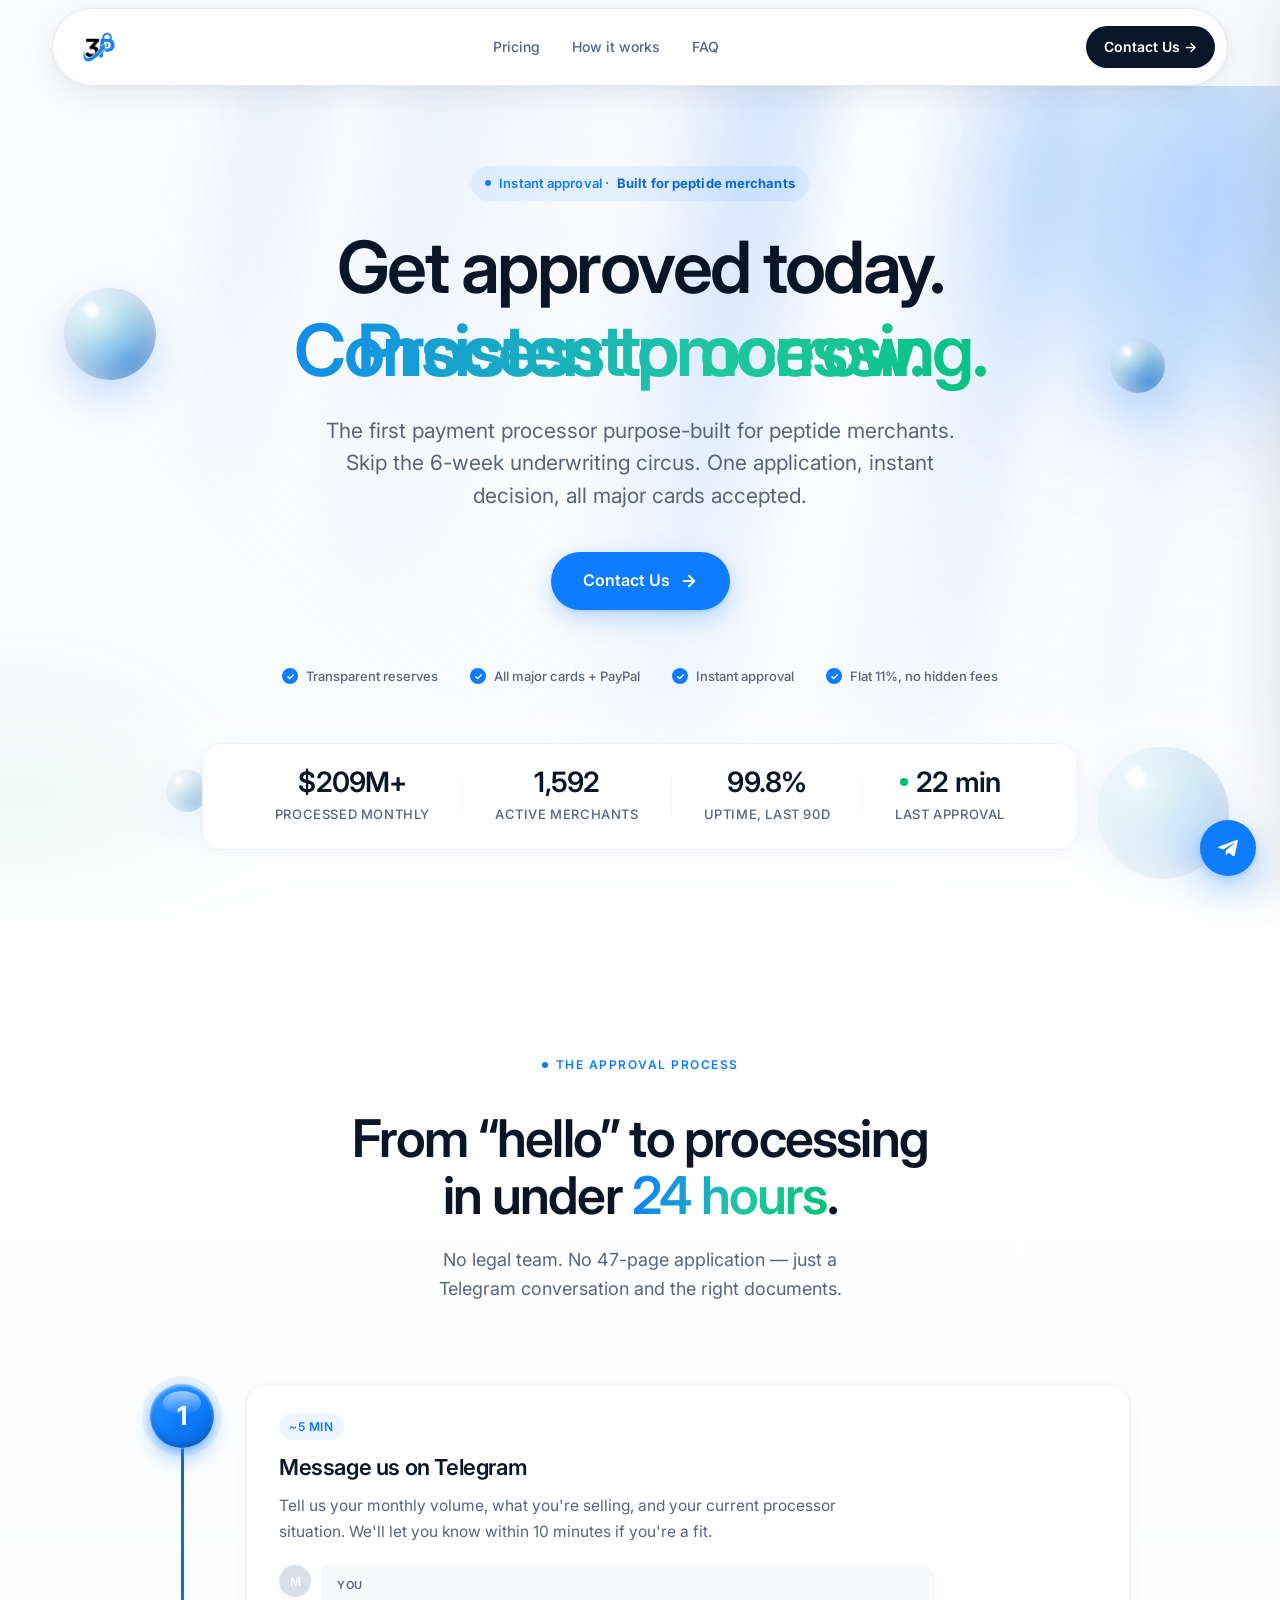
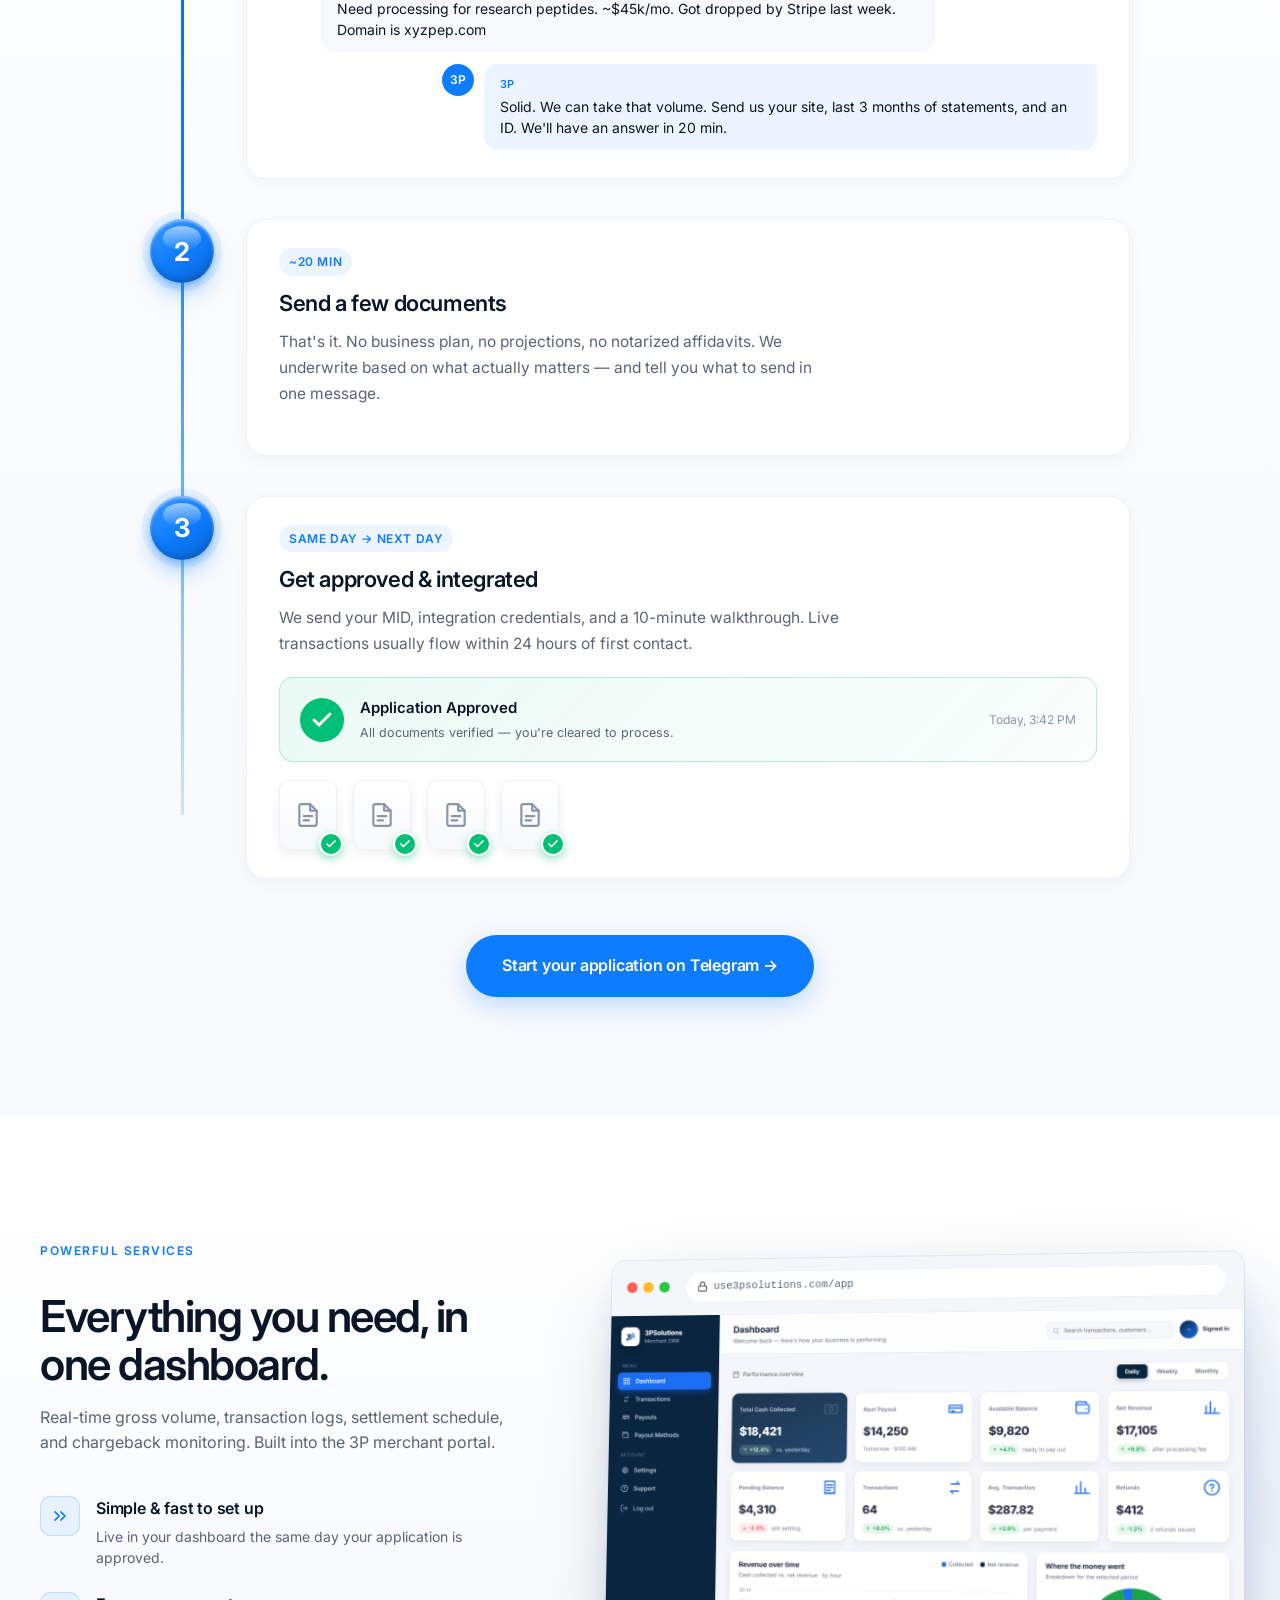
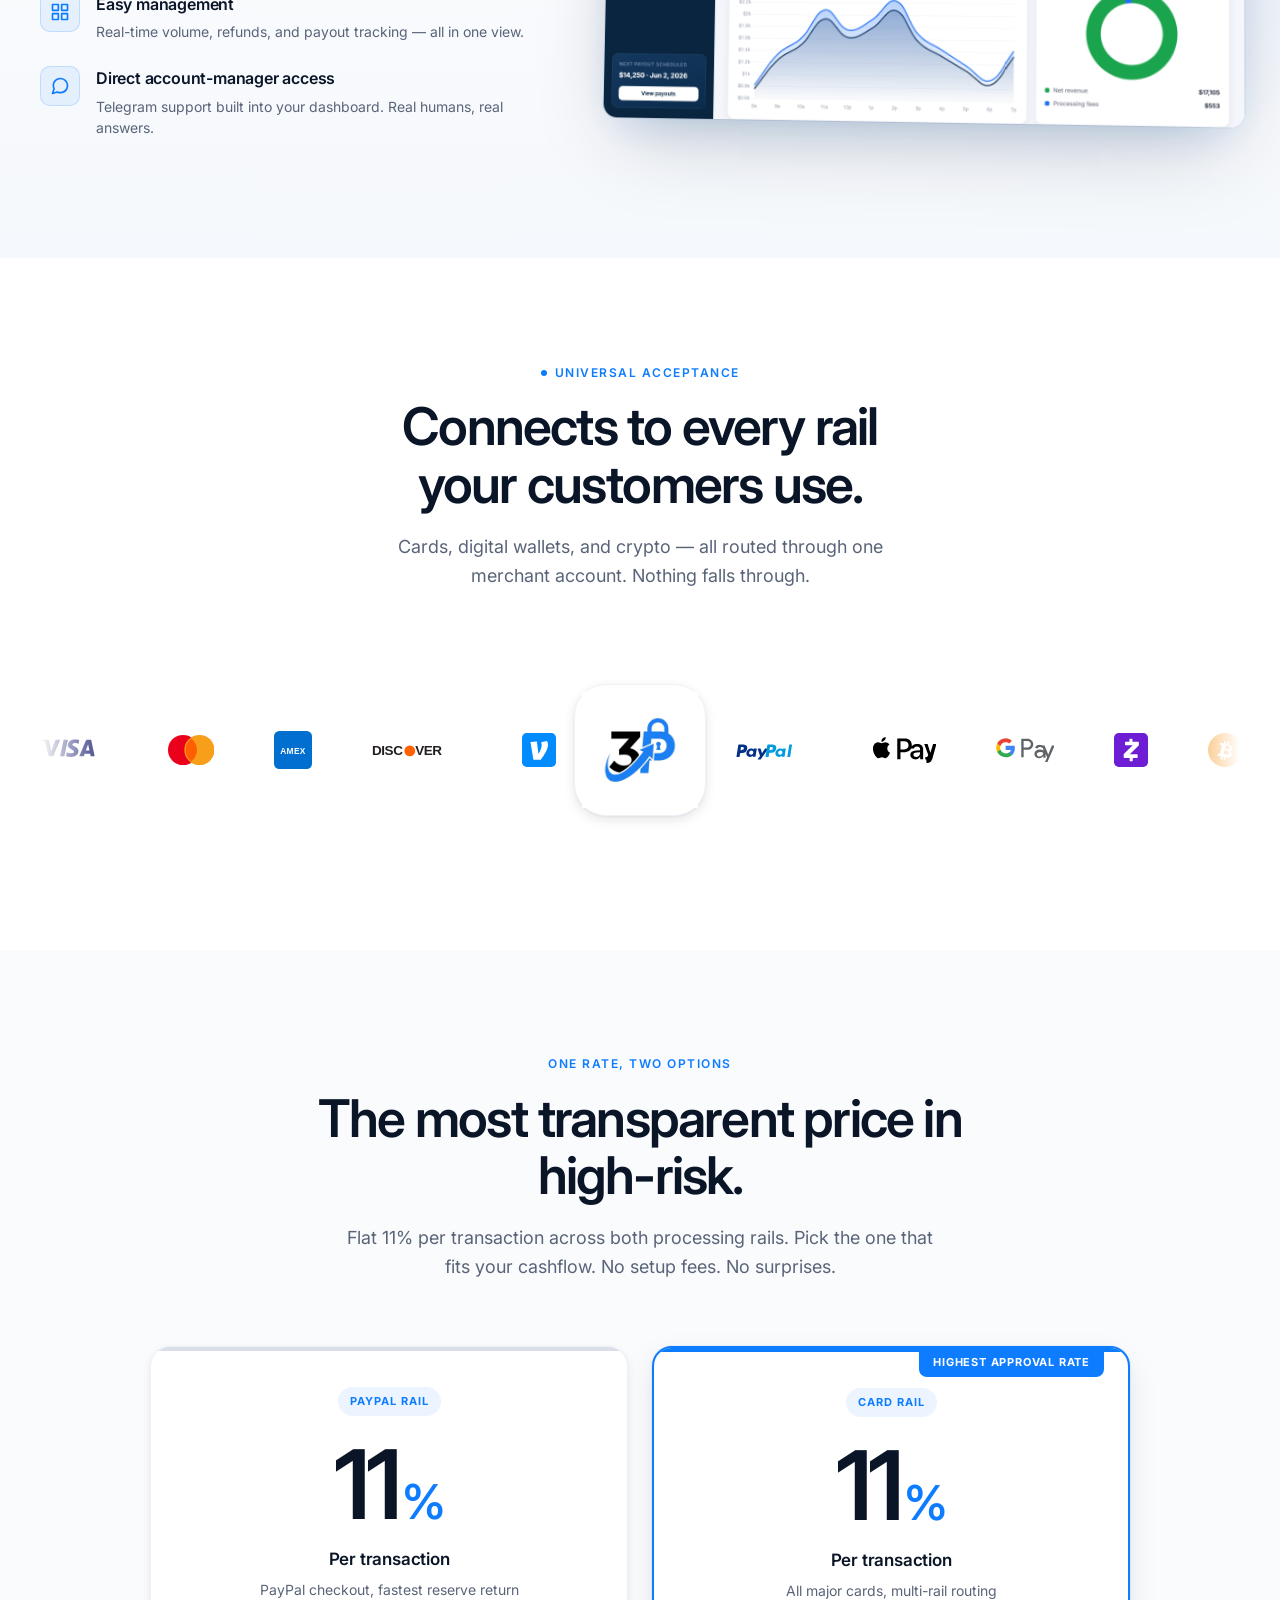
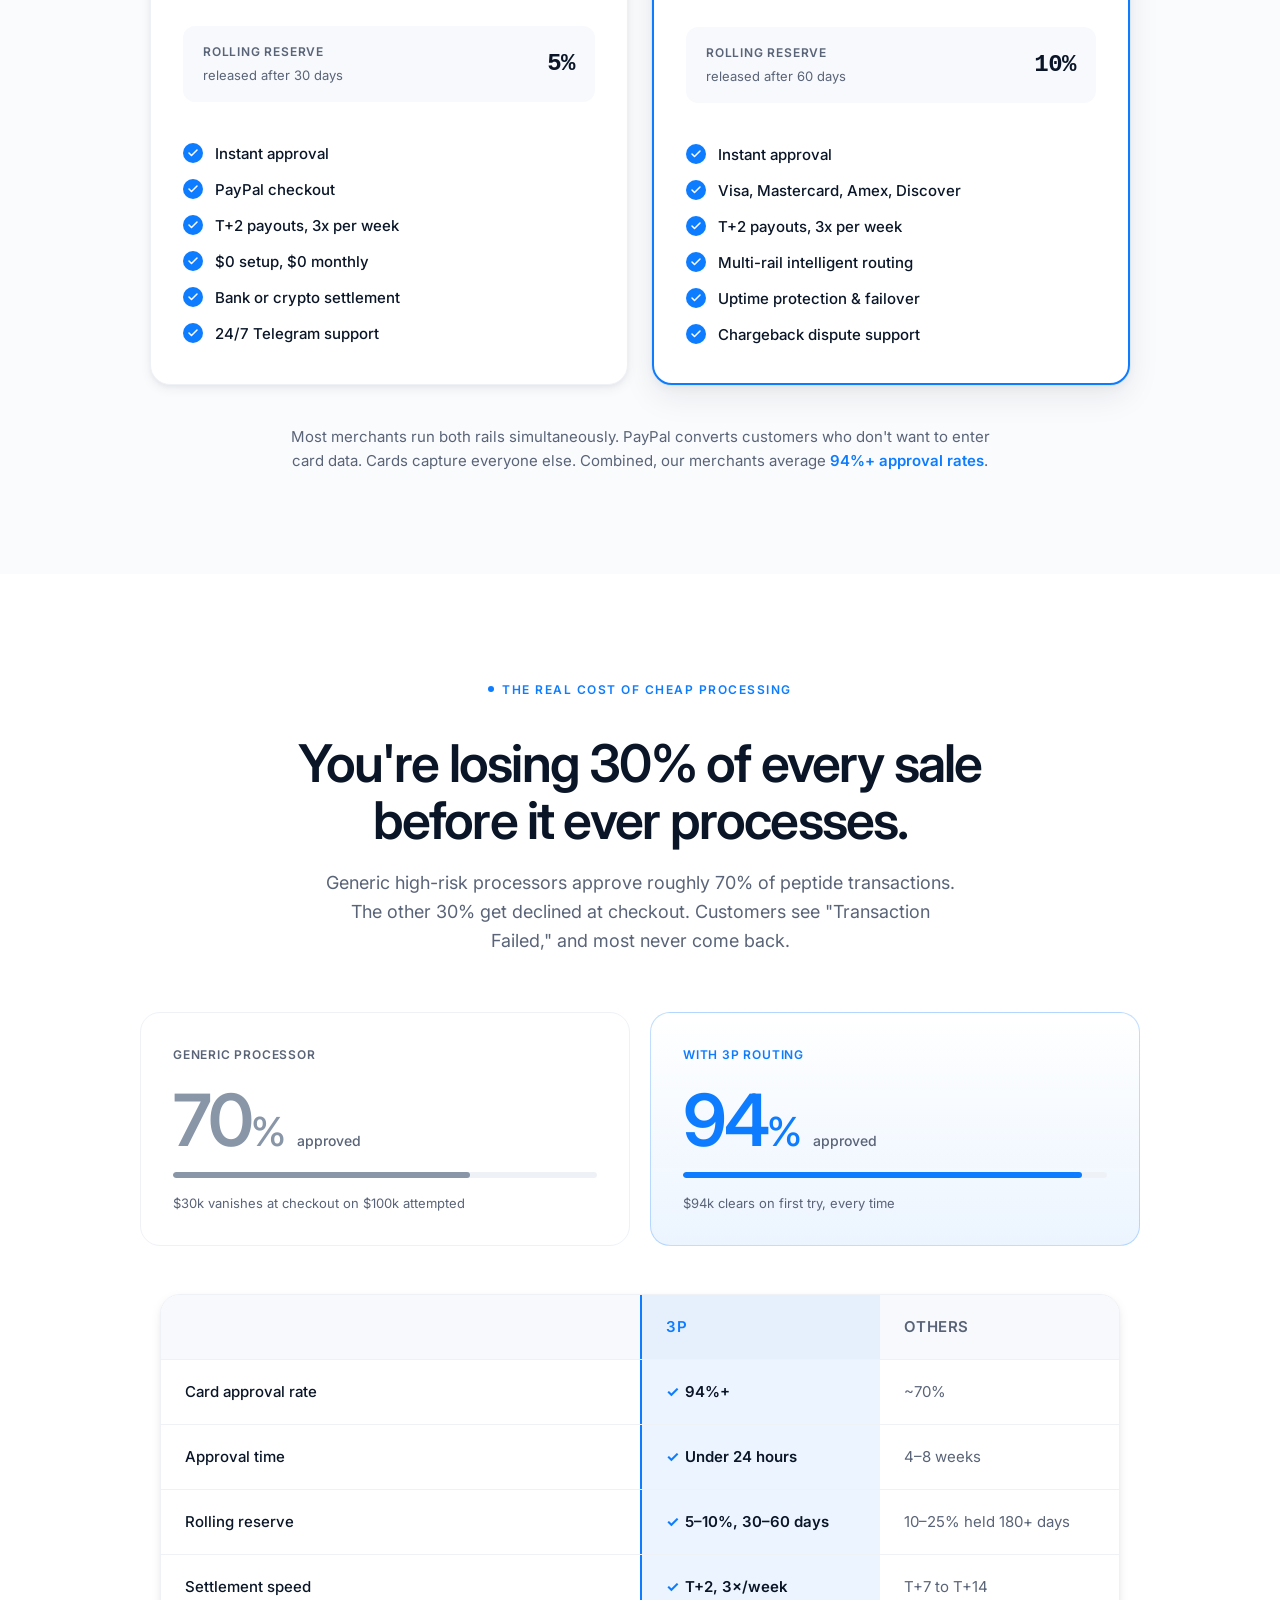
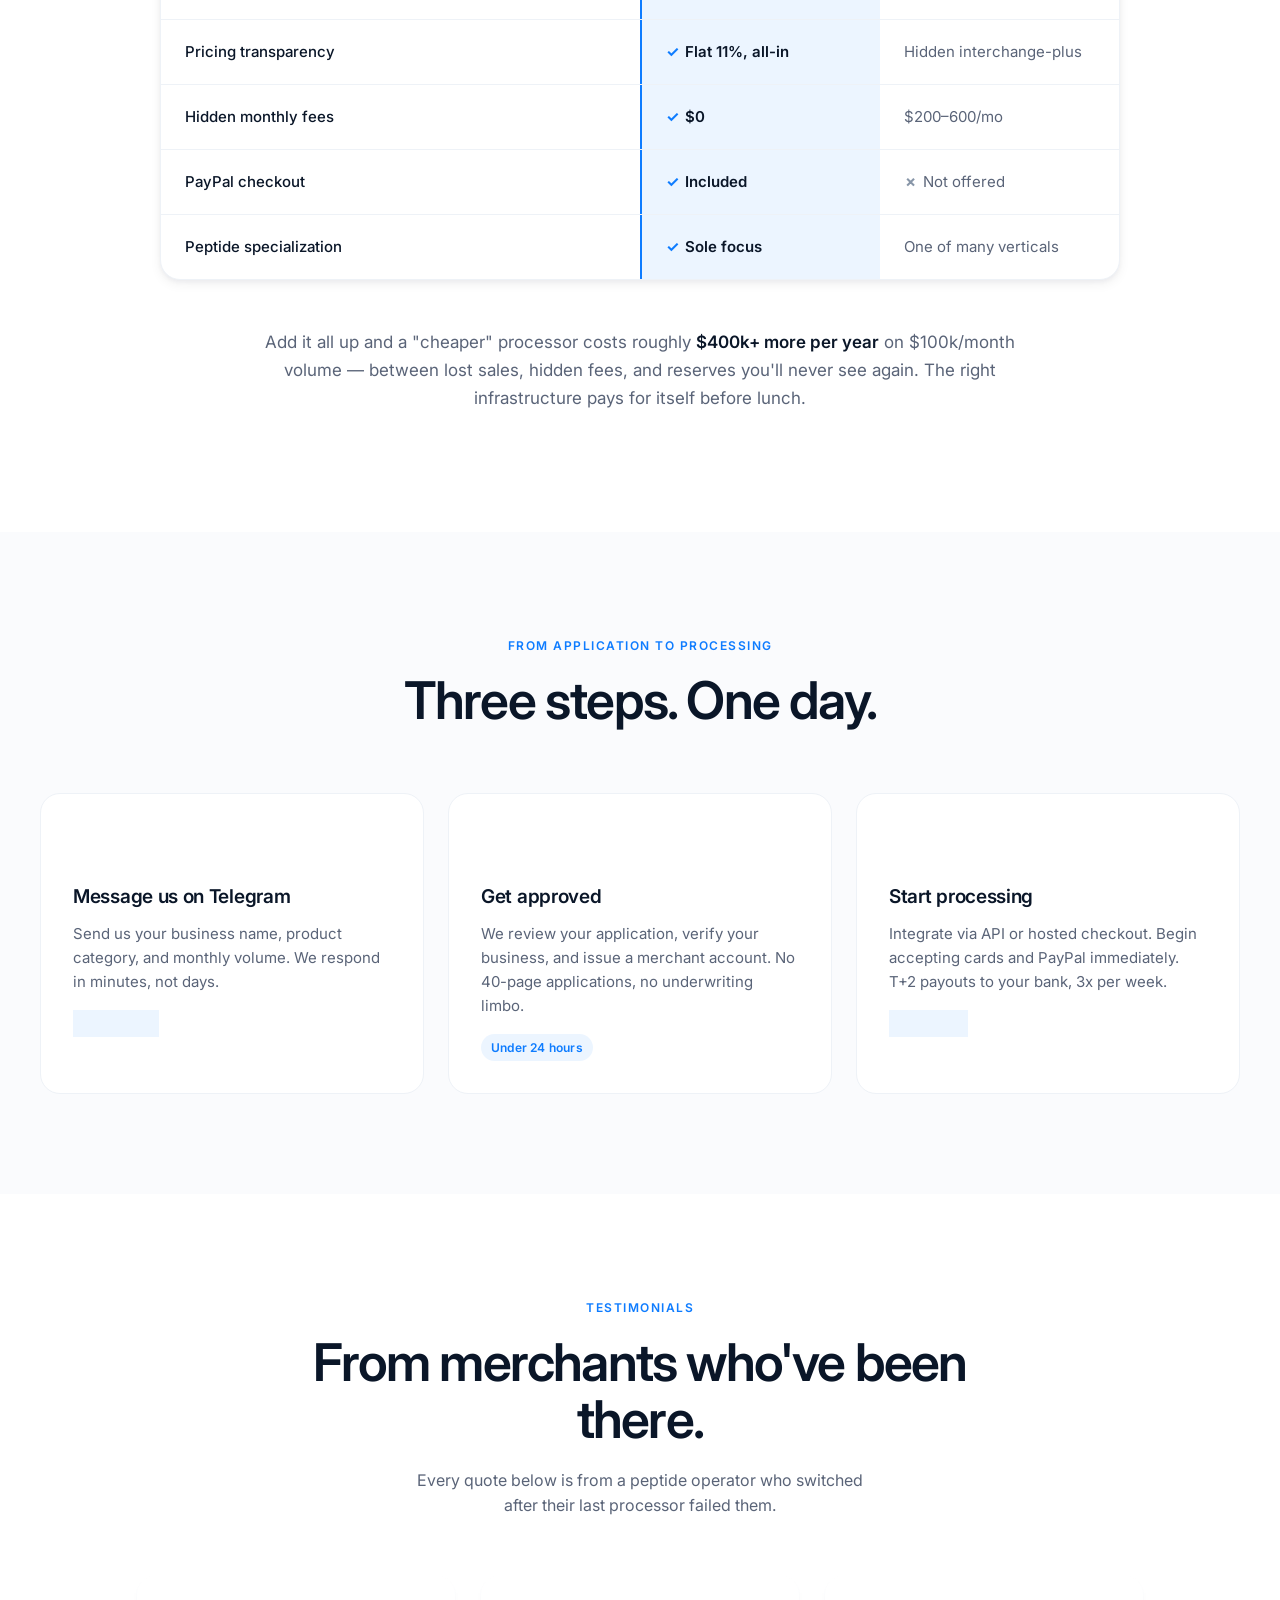
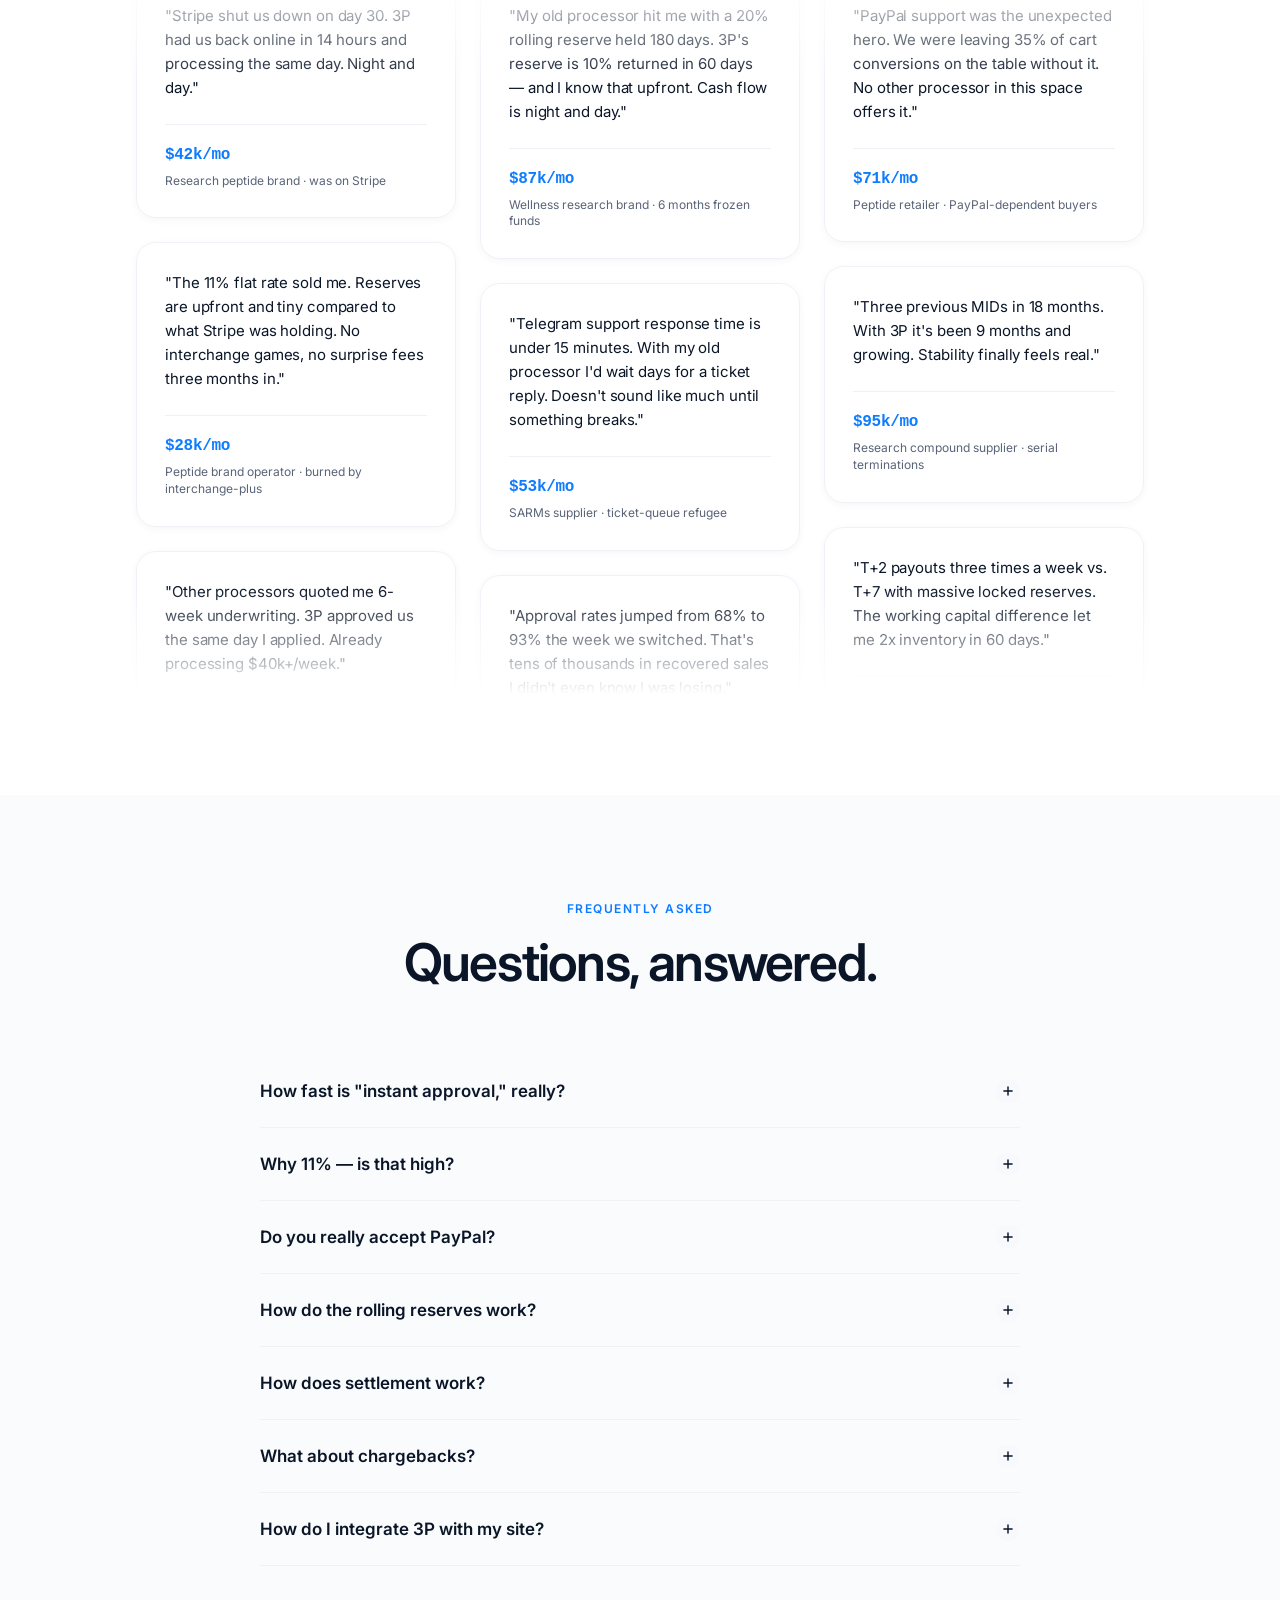
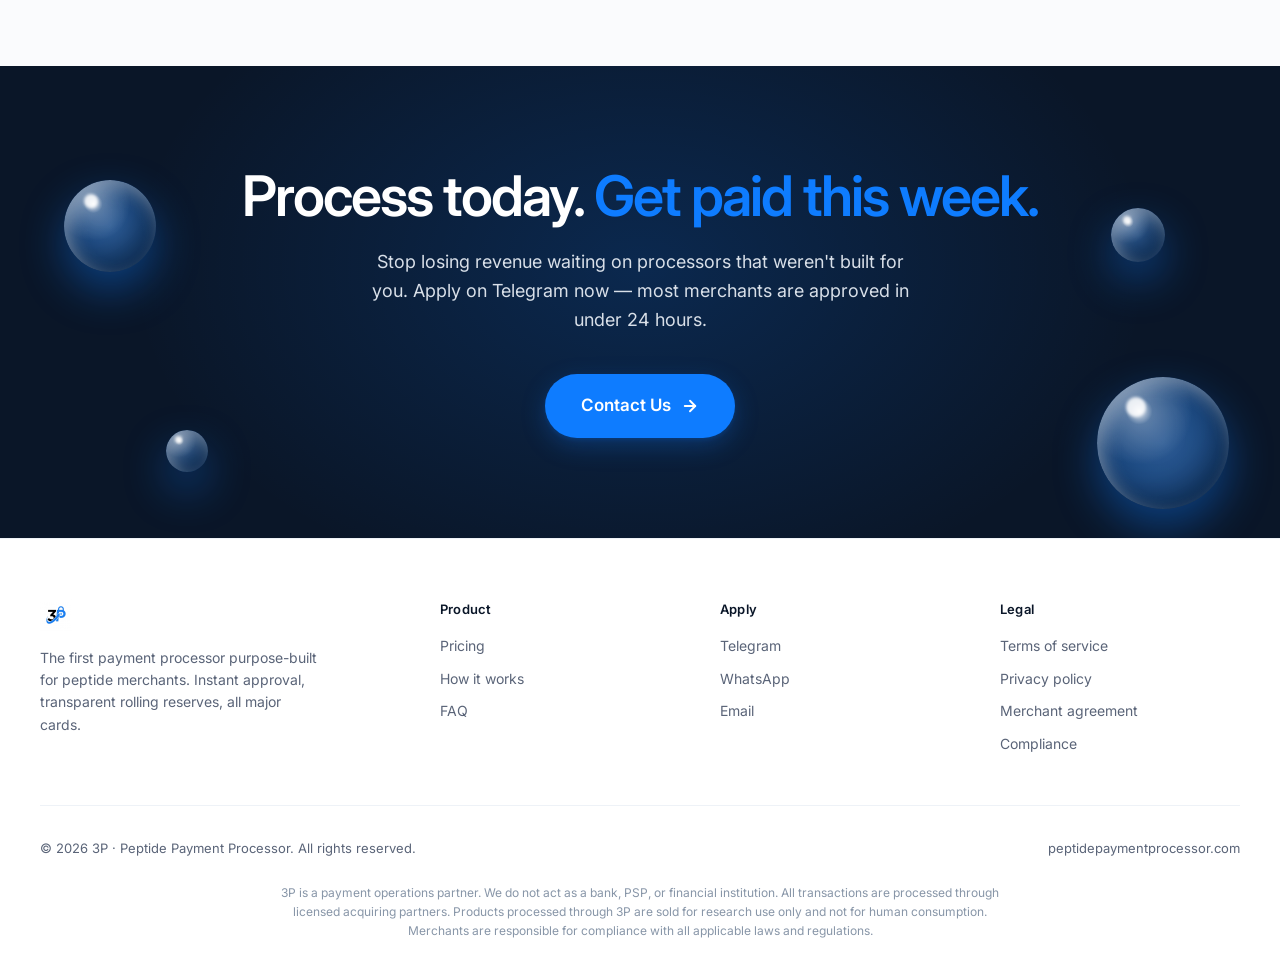
==== commit 795173f2: "Refresh marketing site: dashboard screenshot, 3D depth, mobile polish, pricing update - Embed real C" ====
--- a/index.html
+++ b/index.html
@@ -4,7 +4,7 @@
 <meta charset="UTF-8">
 <meta name="viewport" content="width=device-width, initial-scale=1.0">
 <title>3P — Peptide Payment Processor</title>
-<meta name="description" content="Instant-approval card processing built for peptide merchants. Flat 10% per transaction, transparent rolling reserves, all major cards plus PayPal.">
+<meta name="description" content="Instant-approval card processing built for peptide merchants. Flat 11% per transaction, transparent rolling reserves, all major cards plus PayPal.">
 <link rel="icon" href="[data-uri]" type="image/png">
 
 <link rel="preconnect" href="https://fonts.googleapis.com">
@@ -40,7 +40,11 @@
 }
 
 * { margin: 0; padding: 0; box-sizing: border-box; }
-html { scroll-behavior: smooth; }
+html {
+  scroll-behavior: smooth;
+  -webkit-text-size-adjust: 100%;
+  text-size-adjust: 100%;
+}
 body {
   font-family: 'Inter', -apple-system, BlinkMacSystemFont, sans-serif;
   font-weight: 400;
@@ -50,6 +54,7 @@
   -webkit-font-smoothing: antialiased;
   -moz-osx-font-smoothing: grayscale;
   overflow-x: hidden;
+  -webkit-tap-highlight-color: transparent;
 }
 
 a { color: inherit; text-decoration: none; }
@@ -237,16 +242,6 @@
   background: var(--blue-tint);
   color: var(--blue);
 }
-.drawer-link-login {
-  color: var(--blue);
-  background: var(--blue-tint);
-}
-.drawer-link-login:hover {
-  background: rgba(14, 124, 255, 0.14);
-}
-.drawer-link-login svg {
-  flex-shrink: 0;
-}
 .drawer-divider {
   height: 1px;
   background: rgba(216, 223, 232, 0.6);
@@ -264,7 +259,7 @@
 @media (max-width: 768px) {
   .nav-links { display: none; }
   .nav-cta { display: none; }
-  .nav-burger { display: flex; }
+  .nav-burger { display: flex; width: 44px; height: 44px; }
   .nav-inner {
     padding: 8px 8px 8px 14px;
     gap: 12px;
@@ -357,10 +352,7 @@
   animation: pulse 2s ease-in-out infinite;
 }
 .eyebrow-highlight {
-  background: linear-gradient(180deg, transparent 55%, rgba(14, 124, 255, 0.18) 55%, rgba(14, 124, 255, 0.18) 95%, transparent 95%);
-  padding: 0 4px;
-  border-radius: 2px;
-  font-weight: 600;
+  font-weight: 700;
   color: var(--blue-dark);
 }
 @keyframes pulse {
@@ -1149,13 +1141,22 @@
   line-height: 1.1;
   color: var(--ink);
   margin: 20px 0;
+  text-wrap: balance;
+}
+.approval-headline .grad {
+  background: linear-gradient(100deg, var(--blue) 0%, #1FC7A0 58%, var(--green) 100%);
+  -webkit-background-clip: text;
+  background-clip: text;
+  -webkit-text-fill-color: transparent;
+  color: transparent;
 }
 .approval-sub {
   font-size: 18px;
   color: var(--gray-5);
-  max-width: 560px;
+  max-width: 540px;
   margin: 0 auto;
-  line-height: 1.6;
+  line-height: 1.65;
+  text-wrap: balance;
 }
 
 .approval-flow {
@@ -1167,11 +1168,12 @@
 .approval-flow::before {
   content: '';
   position: absolute;
-  left: 32px;
+  left: 31px;
   top: 64px;
   bottom: 64px;
-  width: 2px;
-  background: linear-gradient(180deg, var(--blue) 0%, rgba(14, 124, 255, 0.2) 100%);
+  width: 3px;
+  border-radius: 999px;
+  background: linear-gradient(180deg, var(--blue-dark) 0%, var(--blue) 35%, rgba(14, 124, 255, 0.18) 100%);
   z-index: 0;
 }
 .approval-step {
@@ -1182,19 +1184,61 @@
   z-index: 1;
 }
 .approval-step-num {
+  position: relative;
   width: 64px;
   height: 64px;
   border-radius: 50%;
-  background: var(--white);
-  border: 2px solid var(--blue);
+  background: linear-gradient(145deg, #3A9BFF 0%, var(--blue) 52%, var(--blue-dark) 100%);
+  border: none;
   display: flex;
   align-items: center;
   justify-content: center;
-  font-size: 24px;
-  font-weight: 600;
-  color: var(--blue);
+  font-size: 26px;
+  font-weight: 700;
+  color: var(--white);
+  letter-spacing: -0.5px;
   flex-shrink: 0;
-  box-shadow: 0 4px 16px rgba(14, 124, 255, 0.15);
+  box-shadow:
+    0 12px 26px -6px rgba(14, 124, 255, 0.55),
+    0 2px 6px rgba(14, 124, 255, 0.3),
+    inset 0 2px 3px rgba(255, 255, 255, 0.5),
+    inset 0 -4px 7px rgba(10, 22, 40, 0.2),
+    0 0 0 8px rgba(14, 124, 255, 0.08);
+  transition: transform 0.3s var(--ease), box-shadow 0.3s var(--ease);
+}
+/* glossy specular highlight */
+.approval-step-num::after {
+  content: '';
+  position: absolute;
+  top: 7px;
+  left: 13px;
+  right: 13px;
+  height: 38%;
+  border-radius: 50%;
+  background: linear-gradient(180deg, rgba(255, 255, 255, 0.55), rgba(255, 255, 255, 0));
+  pointer-events: none;
+}
+.approval-step-num span {
+  position: relative;
+  z-index: 1;
+}
+.approval-step-content {
+  transition: transform 0.3s var(--ease), box-shadow 0.3s var(--ease);
+}
+@media (hover: hover) and (pointer: fine) {
+  .approval-step:hover .approval-step-num {
+    transform: scale(1.07);
+    box-shadow:
+      0 16px 32px -6px rgba(14, 124, 255, 0.6),
+      0 2px 6px rgba(14, 124, 255, 0.35),
+      inset 0 2px 3px rgba(255, 255, 255, 0.5),
+      inset 0 -4px 7px rgba(10, 22, 40, 0.2),
+      0 0 0 10px rgba(14, 124, 255, 0.1);
+  }
+  .approval-step:hover .approval-step-content {
+    transform: translateY(-4px);
+    box-shadow: 0 16px 40px -12px rgba(10, 22, 40, 0.16);
+  }
 }
 .approval-step-content {
   flex: 1;
@@ -1222,12 +1266,15 @@
   color: var(--ink);
   letter-spacing: -0.4px;
   margin-bottom: 8px;
+  text-wrap: balance;
 }
 .approval-step-content p {
-  font-size: 15px;
-  color: var(--gray-5);
-  line-height: 1.6;
+  font-size: 15.5px;
+  color: var(--gray-5);
+  line-height: 1.68;
   margin-bottom: 20px;
+  max-width: 56ch;
+  text-wrap: pretty;
 }
 
 /* Chat mockup */
@@ -1357,10 +1404,9 @@
   color: var(--ink);
 }
 .approval-result-sub {
-  font-size: 12px;
+  font-size: 12.5px;
   color: var(--gray-5);
   margin-top: 3px;
-  font-family: 'SF Mono', Menlo, monospace;
 }
 .approval-result-card > div:nth-child(2) {
   flex: 1;
@@ -1369,6 +1415,50 @@
   font-size: 12px;
   color: var(--gray-4);
   white-space: nowrap;
+}
+
+/* Approved documents graphic (step 3) */
+.approved-docs {
+  display: flex;
+  gap: 16px;
+  margin-top: 18px;
+  flex-wrap: wrap;
+}
+.approved-doc {
+  position: relative;
+  width: 58px;
+  height: 70px;
+  border-radius: 10px;
+  background: linear-gradient(180deg, var(--white) 0%, var(--gray-1) 100%);
+  border: 1px solid var(--gray-2);
+  box-shadow: 0 4px 12px rgba(10, 22, 40, 0.06);
+  display: flex;
+  align-items: center;
+  justify-content: center;
+  color: var(--gray-4);
+}
+.approved-doc-file {
+  width: 26px;
+  height: 26px;
+}
+.approved-doc-badge {
+  position: absolute;
+  right: -7px;
+  bottom: -7px;
+  width: 24px;
+  height: 24px;
+  border-radius: 50%;
+  background: var(--green);
+  color: var(--white);
+  display: flex;
+  align-items: center;
+  justify-content: center;
+  border: 2px solid var(--white);
+  box-shadow: 0 3px 8px rgba(0, 192, 118, 0.4);
+}
+.approved-doc-badge svg {
+  width: 12px;
+  height: 12px;
 }
 
 .approval-footer {
@@ -1396,17 +1486,44 @@
 @media (max-width: 768px) {
   .approval { padding: 64px 20px; }
   .approval-header { margin-bottom: 48px; }
-  .approval-flow { gap: 24px; }
-  .approval-flow::before { left: 20px; top: 40px; bottom: 40px; }
-  .approval-step { gap: 16px; }
-  .approval-step-num { width: 40px; height: 40px; font-size: 16px; }
-  .approval-step-content { padding: 20px; border-radius: 16px; }
-  .approval-step-content h3 { font-size: 18px; }
-  .approval-step-content p { font-size: 14px; }
+  .approval-flow { gap: 32px; }
+  /* Mobile: stack each step vertically and center it — the numbered node sits as a
+     badge on top of a full-width card, instead of the cramped side-by-side timeline. */
+  .approval-flow::before { display: none; }
+  .approval-step {
+    flex-direction: column;
+    align-items: center;
+    gap: 0;
+    text-align: center;
+  }
+  .approval-step-num {
+    width: 52px;
+    height: 52px;
+    font-size: 21px;
+    margin-bottom: -26px;
+    position: relative;
+    z-index: 2;
+  }
+  .approval-step-content {
+    width: 100%;
+    padding: 42px 22px 24px;
+    border-radius: 18px;
+    text-align: center;
+  }
+  .approval-step-content h3 { font-size: 19px; }
+  .approval-step-content p {
+    font-size: 14px;
+    max-width: 40ch;
+    margin-left: auto;
+    margin-right: auto;
+  }
   .approval-docs { grid-template-columns: 1fr; }
-  .approval-chat-bubble { max-width: 85%; font-size: 13px; }
-  .approval-result-card { padding: 14px; flex-wrap: wrap; }
+  .approval-chat { text-align: left; margin-top: 18px; }
+  .approval-chat-bubble { max-width: 88%; font-size: 13px; }
+  .approval-result { text-align: left; }
+  .approval-result-card { padding: 14px 16px; flex-wrap: wrap; }
   .approval-result-time { width: 100%; text-align: right; }
+  .approved-docs { justify-content: center; }
   .approval-footer { margin-top: 40px; }
 }
 
@@ -1488,9 +1605,12 @@
 /* Browser mock */
 .services-mock {
   perspective: 2000px;
+  min-width: 0;
 }
 .browser-mock {
   background: var(--white);
+  min-width: 0;
+  max-width: 100%;
   border-radius: 14px;
   box-shadow:
     0 30px 80px -20px rgba(10, 22, 40, 0.25),
@@ -1526,6 +1646,7 @@
 .browser-dots span:nth-child(3) { background: #28C840; }
 .browser-url {
   flex: 1;
+  min-width: 0;
   font-size: 11px;
   color: var(--gray-5);
   background: var(--white);
@@ -1536,11 +1657,24 @@
   gap: 6px;
   font-family: ui-monospace, SFMono-Regular, Menlo, monospace;
   border: 1px solid var(--gray-2);
+  white-space: nowrap;
+  overflow: hidden;
+  text-overflow: ellipsis;
 }
 .browser-body {
   display: grid;
   grid-template-columns: 140px 1fr;
   min-height: 400px;
+}
+/* Real dashboard screenshot inside the browser frame */
+.browser-shot-wrap {
+  line-height: 0;
+  background: var(--white);
+}
+.browser-shot {
+  display: block;
+  width: 100%;
+  height: auto;
 }
 
 /* Sidebar */
@@ -2366,6 +2500,178 @@
   .hero { padding: 16px 20px 56px; }
   .hero-inner { margin-top: 40px; }
   .final-cta { padding: 72px 24px; }
+  .hero h1 {
+    font-size: clamp(23px, 7vw, 36px);
+    letter-spacing: -1px;
+    line-height: 1.12;
+  }
+  .hero-sub { font-size: 16px; }
+  .eyebrow {
+    font-size: 11px;
+    padding: 6px 12px;
+    margin-bottom: 20px;
+    flex-wrap: wrap;
+    justify-content: center;
+    text-align: center;
+  }
+}
+
+/* ============== 3D BUBBLES & DEPTH ============== */
+.bubble-field {
+  position: absolute;
+  inset: 0;
+  z-index: 1;
+  overflow: hidden;
+  pointer-events: none;
+}
+.final-cta .bubble-field { z-index: 0; }
+
+/* Big soft glow blobs (translated from the CRM login aesthetic) */
+.blob {
+  position: absolute;
+  border-radius: 50%;
+  filter: blur(72px);
+  will-change: transform;
+}
+.blob-blue {
+  width: 380px; height: 380px;
+  right: -120px; top: -60px;
+  background: var(--blue);
+  opacity: 0.26;
+  animation: blob-float 13s ease-in-out infinite;
+}
+.blob-green {
+  width: 300px; height: 300px;
+  left: -130px; bottom: -120px;
+  background: var(--green);
+  opacity: 0.16;
+  animation: blob-float 16s ease-in-out infinite reverse;
+}
+
+/* Glossy 3D bubbles — specular highlight + sphere shading + outer glow */
+.bubble {
+  position: absolute;
+  border-radius: 50%;
+  background:
+    radial-gradient(circle at 32% 26%, rgba(255,255,255,0.95) 0%, rgba(255,255,255,0.35) 9%, rgba(255,255,255,0) 38%),
+    radial-gradient(circle at 70% 78%, rgba(14,124,255,0.45) 0%, rgba(14,124,255,0) 58%),
+    radial-gradient(circle at 50% 50%, rgba(0,192,118,0.16) 0%, rgba(14,124,255,0.30) 100%);
+  box-shadow:
+    inset 6px 8px 18px rgba(255,255,255,0.55),
+    inset -10px -12px 28px rgba(10,22,40,0.18),
+    0 18px 40px rgba(14,124,255,0.22);
+  will-change: transform;
+}
+.bubble::after {
+  content: '';
+  position: absolute;
+  top: 15%;
+  left: 22%;
+  width: 15%;
+  height: 15%;
+  border-radius: 50%;
+  background: rgba(255,255,255,0.85);
+  filter: blur(1.5px);
+}
+.bubble-1 { width: 92px;  height: 92px;  left: 5%;   top: 24%;    animation: bubble-float 9s  ease-in-out infinite; }
+.bubble-2 { width: 54px;  height: 54px;  right: 9%;  top: 30%;    animation: bubble-float 7s  ease-in-out infinite 0.6s; }
+.bubble-3 { width: 132px; height: 132px; right: 4%;  bottom: 6%;  animation: bubble-float 12s ease-in-out infinite 0.3s; }
+.bubble-4 { width: 42px;  height: 42px;  left: 13%;  bottom: 14%; animation: bubble-float 8s  ease-in-out infinite 1s; }
+
+@keyframes bubble-float {
+  0%, 100% { transform: translateY(0) translateX(0) rotate(0deg); }
+  33%      { transform: translateY(-22px) translateX(8px) rotate(4deg); }
+  66%      { transform: translateY(10px) translateX(-10px) rotate(-3deg); }
+}
+@keyframes blob-float {
+  0%, 100% { transform: translate(0, 0) scale(1); }
+  50%      { transform: translate(24px, 28px) scale(1.08); }
+}
+
+/* Dark-section bubble variant (final CTA) */
+.final-cta .bubble {
+  background:
+    radial-gradient(circle at 32% 26%, rgba(255,255,255,0.9) 0%, rgba(255,255,255,0.25) 10%, rgba(255,255,255,0) 40%),
+    radial-gradient(circle at 50% 50%, rgba(79,159,255,0.5) 0%, rgba(14,124,255,0.32) 100%);
+  box-shadow:
+    inset 6px 8px 18px rgba(255,255,255,0.4),
+    inset -10px -12px 28px rgba(0,0,0,0.35),
+    0 18px 44px rgba(14,124,255,0.4);
+}
+
+/* Gradient-clipped flare on the hero rotating words (CRM signature) */
+.hero h1 .rotator-word {
+  background: linear-gradient(100deg, var(--blue) 0%, #1FC7A0 58%, var(--green) 100%);
+  -webkit-background-clip: text;
+  background-clip: text;
+  -webkit-text-fill-color: transparent;
+  color: transparent;
+}
+
+/* 3D depth — subtle perspective lift on hover (precise pointers only) */
+@media (hover: hover) and (pointer: fine) {
+  .pricing-option, .step, .t-card, .effrate-compare-card {
+    transition: transform 0.35s var(--ease), box-shadow 0.35s var(--ease);
+    transform-style: preserve-3d;
+  }
+  .pricing-option:hover, .step:hover, .effrate-compare-card:hover {
+    transform: perspective(1000px) translateY(-8px) rotateX(2.5deg);
+    box-shadow: var(--shadow-lg), 0 30px 60px rgba(14,124,255,0.16);
+  }
+  .pricing-option-featured:hover {
+    transform: perspective(1000px) translateY(-10px) rotateX(2.5deg);
+  }
+  .t-card:hover {
+    transform: perspective(900px) translateY(-6px) rotateX(2deg);
+    box-shadow: var(--shadow-lg);
+  }
+}
+
+/* Lighten the bubble field on mobile (cheaper blur, fewer elements) */
+@media (max-width: 768px) {
+  .blob { filter: blur(54px); }
+  .blob-blue { width: 240px; height: 240px; opacity: 0.20; }
+  .blob-green { width: 200px; height: 200px; opacity: 0.14; }
+  .bubble-1 { width: 64px; height: 64px; }
+  .bubble-2 { display: none; }
+  .bubble-3 { width: 92px; height: 92px; }
+  .bubble-4 { display: none; }
+  /* Hero text spans most of the width on mobile — keep the glossy bubbles out of
+     it for readability; the soft glow blobs stay for ambient depth. */
+  .hero .bubble { display: none; }
+}
+
+/* ============== MOBILE PERFORMANCE & TOUCH ============== */
+/* On touch devices, hover-lift transforms can "stick" after a tap. Neutralize them. */
+@media (hover: none), (pointer: coarse) {
+  .btn-primary:hover,
+  .btn-secondary:hover,
+  .nav-cta:hover,
+  .approval-cta:hover,
+  .float-telegram:hover { transform: none; }
+}
+
+/* The aurora layer uses fixed background-attachment + blur + blend-mode, which is
+   expensive and janky on mobile GPUs (and broken on iOS Safari). Keep the look as a
+   static gradient on small screens; drop the per-frame compositing. */
+@media (max-width: 768px) {
+  .hero-aurora { opacity: 0.22; }
+  .hero-aurora::after {
+    animation: none;
+    background-attachment: scroll;
+  }
+}
+
+/* Respect the OS "reduce motion" setting — disables the infinite aurora, pulses,
+   rotator, and magnet animations for users who opt out. */
+@media (prefers-reduced-motion: reduce) {
+  html { scroll-behavior: auto; }
+  *, *::before, *::after {
+    animation-duration: 0.001ms !important;
+    animation-iteration-count: 1 !important;
+    transition-duration: 0.001ms !important;
+    scroll-behavior: auto !important;
+  }
 }
 </style>
 </head>
@@ -2398,6 +2704,14 @@
 
 <section class="hero">
   <div class="hero-aurora"></div>
+  <div class="bubble-field" aria-hidden="true">
+    <span class="blob blob-blue"></span>
+    <span class="blob blob-green"></span>
+    <span class="bubble bubble-1"></span>
+    <span class="bubble bubble-2"></span>
+    <span class="bubble bubble-3"></span>
+    <span class="bubble bubble-4"></span>
+  </div>
   <div class="hero-fade"></div>
 
 
@@ -2416,11 +2730,6 @@
       </button>
     </div>
     <nav class="drawer-nav">
-      <a href="/login" class="drawer-link drawer-link-login">
-        <svg width="18" height="18" viewBox="0 0 24 24" fill="none" stroke="currentColor" stroke-width="2" stroke-linecap="round" stroke-linejoin="round"><path d="M15 3h4a2 2 0 0 1 2 2v14a2 2 0 0 1-2 2h-4"></path><polyline points="10 17 15 12 10 7"></polyline><line x1="15" y1="12" x2="3" y2="12"></line></svg>
-        Login
-      </a>
-      <div class="drawer-divider"></div>
       <a href="#pricing" class="drawer-link">Pricing</a>
       <a href="#how" class="drawer-link">How it works</a>
       <a href="#faq" class="drawer-link">FAQ</a>
@@ -2461,19 +2770,19 @@
       <span class="trust-item"><span class="trust-check">✓</span> Transparent reserves</span>
       <span class="trust-item"><span class="trust-check">✓</span> All major cards + PayPal</span>
       <span class="trust-item"><span class="trust-check">✓</span> Instant approval</span>
-      <span class="trust-item"><span class="trust-check">✓</span> Flat 10%, no hidden fees</span>
+      <span class="trust-item"><span class="trust-check">✓</span> Flat 11%, no hidden fees</span>
     </div>
 
     <div class="cred-strip">
       <div class="cred-strip-inner">
         <div class="cred-stat">
-          <div class="cred-stat-value">$2.4M+</div>
+          <div class="cred-stat-value">$209M+</div>
           <div class="cred-stat-label">Processed monthly</div>
         </div>
         <div class="cred-divider"></div>
         <div class="cred-stat">
-          <div class="cred-stat-value">40+</div>
-          <div class="cred-stat-label">Peptide merchants</div>
+          <div class="cred-stat-value">1,592</div>
+          <div class="cred-stat-label">Active merchants</div>
         </div>
         <div class="cred-divider"></div>
         <div class="cred-stat">
@@ -2502,8 +2811,8 @@
           <span class="methods-pulse"></span> The approval process
         </span>
       </div>
-      <h2 class="approval-headline">From "hello" to processing<br>in under 24 hours.</h2>
-      <p class="approval-sub">No legal team. No 47-page application. Just a Telegram conversation and the right documents.</p>
+      <h2 class="approval-headline">From &ldquo;hello&rdquo; to processing<br>in under <span class="grad">24 hours</span>.</h2>
+      <p class="approval-sub">No legal team. No 47-page application&nbsp;— just a Telegram conversation and the right documents.</p>
     </div>
 
     <div class="approval-flow">
@@ -2542,46 +2851,8 @@
         </div>
         <div class="approval-step-content">
           <div class="approval-step-time">~20 min</div>
-          <h3>Send 4 documents</h3>
-          <p>That's it. No business plan, no projections, no notarized affidavits. We underwrite based on what actually matters.</p>
-          <div class="approval-docs">
-            <div class="approval-doc">
-              <div class="approval-doc-icon">
-                <svg width="20" height="20" viewBox="0 0 24 24" fill="none" stroke="currentColor" stroke-width="2"><path d="M14 2H6a2 2 0 0 0-2 2v16a2 2 0 0 0 2 2h12a2 2 0 0 0 2-2V8z"/><polyline points="14 2 14 8 20 8"/></svg>
-              </div>
-              <div>
-                <div class="approval-doc-title">Government ID</div>
-                <div class="approval-doc-sub">Driver's license or passport</div>
-              </div>
-            </div>
-            <div class="approval-doc">
-              <div class="approval-doc-icon">
-                <svg width="20" height="20" viewBox="0 0 24 24" fill="none" stroke="currentColor" stroke-width="2"><path d="M21 16V8a2 2 0 0 0-1-1.73l-7-4a2 2 0 0 0-2 0l-7 4A2 2 0 0 0 3 8v8a2 2 0 0 0 1 1.73l7 4a2 2 0 0 0 2 0l7-4A2 2 0 0 0 21 16z"/></svg>
-              </div>
-              <div>
-                <div class="approval-doc-title">Business formation docs</div>
-                <div class="approval-doc-sub">Articles of organization / incorporation</div>
-              </div>
-            </div>
-            <div class="approval-doc">
-              <div class="approval-doc-icon">
-                <svg width="20" height="20" viewBox="0 0 24 24" fill="none" stroke="currentColor" stroke-width="2"><line x1="12" y1="1" x2="12" y2="23"/><path d="M17 5H9.5a3.5 3.5 0 0 0 0 7h5a3.5 3.5 0 0 1 0 7H6"/></svg>
-              </div>
-              <div>
-                <div class="approval-doc-title">3 months of statements</div>
-                <div class="approval-doc-sub">Processing or bank statements</div>
-              </div>
-            </div>
-            <div class="approval-doc">
-              <div class="approval-doc-icon">
-                <svg width="20" height="20" viewBox="0 0 24 24" fill="none" stroke="currentColor" stroke-width="2"><circle cx="12" cy="12" r="10"/><line x1="2" y1="12" x2="22" y2="12"/><path d="M12 2a15.3 15.3 0 0 1 4 10 15.3 15.3 0 0 1-4 10 15.3 15.3 0 0 1-4-10 15.3 15.3 0 0 1 4-10z"/></svg>
-              </div>
-              <div>
-                <div class="approval-doc-title">Your storefront URL</div>
-                <div class="approval-doc-sub">For RUO compliance check</div>
-              </div>
-            </div>
-          </div>
+          <h3>Send a few documents</h3>
+          <p>That's it. No business plan, no projections, no notarized affidavits. We underwrite based on what actually matters — and tell you what to send in one message.</p>
         </div>
       </div>
 
@@ -2601,9 +2872,27 @@
               </div>
               <div>
                 <div class="approval-result-title">Application Approved</div>
-                <div class="approval-result-sub">MID: 3P-PEPT-****-2891 · Integration link sent</div>
+                <div class="approval-result-sub">All documents verified — you're cleared to process.</div>
               </div>
               <div class="approval-result-time">Today, 3:42 PM</div>
+            </div>
+            <div class="approved-docs" aria-hidden="true">
+              <div class="approved-doc">
+                <svg class="approved-doc-file" viewBox="0 0 24 24" fill="none" stroke="currentColor" stroke-width="2" stroke-linecap="round" stroke-linejoin="round"><path d="M14 2H6a2 2 0 0 0-2 2v16a2 2 0 0 0 2 2h12a2 2 0 0 0 2-2V8z"/><polyline points="14 2 14 8 20 8"/><line x1="8" y1="13" x2="16" y2="13"/><line x1="8" y1="17" x2="13" y2="17"/></svg>
+                <span class="approved-doc-badge"><svg viewBox="0 0 24 24" fill="none" stroke="currentColor" stroke-width="3.5" stroke-linecap="round" stroke-linejoin="round"><polyline points="20 6 9 17 4 12"/></svg></span>
+              </div>
+              <div class="approved-doc">
+                <svg class="approved-doc-file" viewBox="0 0 24 24" fill="none" stroke="currentColor" stroke-width="2" stroke-linecap="round" stroke-linejoin="round"><path d="M14 2H6a2 2 0 0 0-2 2v16a2 2 0 0 0 2 2h12a2 2 0 0 0 2-2V8z"/><polyline points="14 2 14 8 20 8"/><line x1="8" y1="13" x2="16" y2="13"/><line x1="8" y1="17" x2="13" y2="17"/></svg>
+                <span class="approved-doc-badge"><svg viewBox="0 0 24 24" fill="none" stroke="currentColor" stroke-width="3.5" stroke-linecap="round" stroke-linejoin="round"><polyline points="20 6 9 17 4 12"/></svg></span>
+              </div>
+              <div class="approved-doc">
+                <svg class="approved-doc-file" viewBox="0 0 24 24" fill="none" stroke="currentColor" stroke-width="2" stroke-linecap="round" stroke-linejoin="round"><path d="M14 2H6a2 2 0 0 0-2 2v16a2 2 0 0 0 2 2h12a2 2 0 0 0 2-2V8z"/><polyline points="14 2 14 8 20 8"/><line x1="8" y1="13" x2="16" y2="13"/><line x1="8" y1="17" x2="13" y2="17"/></svg>
+                <span class="approved-doc-badge"><svg viewBox="0 0 24 24" fill="none" stroke="currentColor" stroke-width="3.5" stroke-linecap="round" stroke-linejoin="round"><polyline points="20 6 9 17 4 12"/></svg></span>
+              </div>
+              <div class="approved-doc">
+                <svg class="approved-doc-file" viewBox="0 0 24 24" fill="none" stroke="currentColor" stroke-width="2" stroke-linecap="round" stroke-linejoin="round"><path d="M14 2H6a2 2 0 0 0-2 2v16a2 2 0 0 0 2 2h12a2 2 0 0 0 2-2V8z"/><polyline points="14 2 14 8 20 8"/><line x1="8" y1="13" x2="16" y2="13"/><line x1="8" y1="17" x2="13" y2="17"/></svg>
+                <span class="approved-doc-badge"><svg viewBox="0 0 24 24" fill="none" stroke="currentColor" stroke-width="3.5" stroke-linecap="round" stroke-linejoin="round"><polyline points="20 6 9 17 4 12"/></svg></span>
+              </div>
             </div>
           </div>
         </div>
@@ -2663,10 +2952,13 @@
           </div>
           <div class="browser-url">
             <svg width="11" height="11" viewBox="0 0 24 24" fill="none" stroke="currentColor" stroke-width="2.5" stroke-linecap="round" stroke-linejoin="round"><rect x="3" y="11" width="18" height="11" rx="2" ry="2"></rect><path d="M7 11V7a5 5 0 0 1 10 0v4"></path></svg>
-            dashboard.peptidepaymentprocessor.com
+            use3psolutions.com/app
           </div>
         </div>
-        <div class="browser-body">
+        <div class="browser-shot-wrap">
+          <img class="browser-shot" src="dashboard.png" alt="The 3P merchant dashboard showing total cash collected, next payout, available balance, net revenue, and a revenue-over-time chart" loading="lazy" width="1440" height="920" />
+        </div>
+        <div class="browser-body" hidden style="display:none">
           <aside class="mock-sidebar">
             <div class="mock-brand">
               <img src="[data-uri]" alt="3P">
@@ -2845,7 +3137,7 @@
     <div class="section-header">
       <div class="section-eyebrow">One rate, two options</div>
       <h2>The most transparent price in high-risk.</h2>
-      <p class="section-sub">Flat 10% per transaction across both processing rails. Pick the one that fits your cashflow. No setup fees. No surprises.</p>
+      <p class="section-sub">Flat 11% per transaction across both processing rails. Pick the one that fits your cashflow. No setup fees. No surprises.</p>
     </div>
 
     <div class="pricing-grid">
@@ -2854,7 +3146,7 @@
         <div class="pricing-option-header">
           <div class="pricing-option-tag">PayPal rail</div>
           <div class="pricing-option-rate">
-            <span class="pricing-num">10</span>
+            <span class="pricing-num">11</span>
             <span class="pricing-pct">%</span>
           </div>
           <div class="pricing-option-headline">Per transaction</div>
@@ -2899,7 +3191,7 @@
         <div class="pricing-option-header">
           <div class="pricing-option-tag">Card rail</div>
           <div class="pricing-option-rate">
-            <span class="pricing-num">10</span>
+            <span class="pricing-num">11</span>
             <span class="pricing-pct">%</span>
           </div>
           <div class="pricing-option-headline">Per transaction</div>
@@ -3013,7 +3305,7 @@
       </div>
       <div class="compare-row">
         <div class="compare-cell label">Pricing transparency</div>
-        <div class="compare-cell us"><span class="yes">✓</span>Flat 10%, all-in</div>
+        <div class="compare-cell us"><span class="yes">✓</span>Flat 11%, all-in</div>
         <div class="compare-cell them">Hidden interchange-plus</div>
       </div>
       <div class="compare-row">
@@ -3090,7 +3382,7 @@
               </div>
             </div>
             <div class="t-card">
-              <p class="t-card-text">"The 10% flat rate sold me. Reserves are upfront and tiny compared to what Stripe was holding. No interchange games, no surprise fees three months in."</p>
+              <p class="t-card-text">"The 11% flat rate sold me. Reserves are upfront and tiny compared to what Stripe was holding. No interchange games, no surprise fees three months in."</p>
               <div class="t-card-meta">
                 <div class="t-card-volume">$28k/mo</div>
                 <div class="t-card-context">Peptide brand operator · burned by interchange-plus</div>
@@ -3113,7 +3405,7 @@
               </div>
             </div>
             <div class="t-card">
-              <p class="t-card-text">"The 10% flat rate sold me. Reserves are upfront and tiny compared to what Stripe was holding. No interchange games, no surprise fees three months in."</p>
+              <p class="t-card-text">"The 11% flat rate sold me. Reserves are upfront and tiny compared to what Stripe was holding. No interchange games, no surprise fees three months in."</p>
               <div class="t-card-meta">
                 <div class="t-card-volume">$28k/mo</div>
                 <div class="t-card-context">Peptide brand operator · burned by interchange-plus</div>
@@ -3254,11 +3546,11 @@
       </div>
       <div class="faq-item">
         <button class="faq-q">
-          Why 10% — is that high?
+          Why 11% — is that high?
           <span class="faq-icon"><svg width="14" height="14" viewBox="0 0 24 24" fill="none" stroke="currentColor" stroke-width="2.5" stroke-linecap="round" stroke-linejoin="round"><line x1="12" y1="5" x2="12" y2="19"></line><line x1="5" y1="12" x2="19" y2="12"></line></svg></span>
         </button>
         <div class="faq-a">
-          <div class="faq-a-inner">Compared to Stripe's 2.9%, yes. Compared to other high-risk processors when you add their rolling reserves (10–25% held for 180 days), hidden interchange-plus markups, monthly fees, and chargeback penalties — flat 10% is often the cheaper option, and the only one you can actually budget around.</div>
+          <div class="faq-a-inner">Compared to Stripe's 2.9%, yes. Compared to other high-risk processors when you add their rolling reserves (10–25% held for 180 days), hidden interchange-plus markups, monthly fees, and chargeback penalties — flat 11% is often the cheaper option, and the only one you can actually budget around.</div>
         </div>
       </div>
       <div class="faq-item">
@@ -3312,6 +3604,12 @@
 
 <!-- ============== FINAL CTA ============== -->
 <section class="final-cta">
+  <div class="bubble-field" aria-hidden="true">
+    <span class="bubble bubble-1"></span>
+    <span class="bubble bubble-2"></span>
+    <span class="bubble bubble-3"></span>
+    <span class="bubble bubble-4"></span>
+  </div>
   <div class="final-cta-inner">
     <h2>Process today. <span class="blue">Get paid this week.</span></h2>
     <p>Stop losing revenue waiting on processors that weren't built for you. Apply on Telegram now — most merchants are approved in under 24 hours.</p>
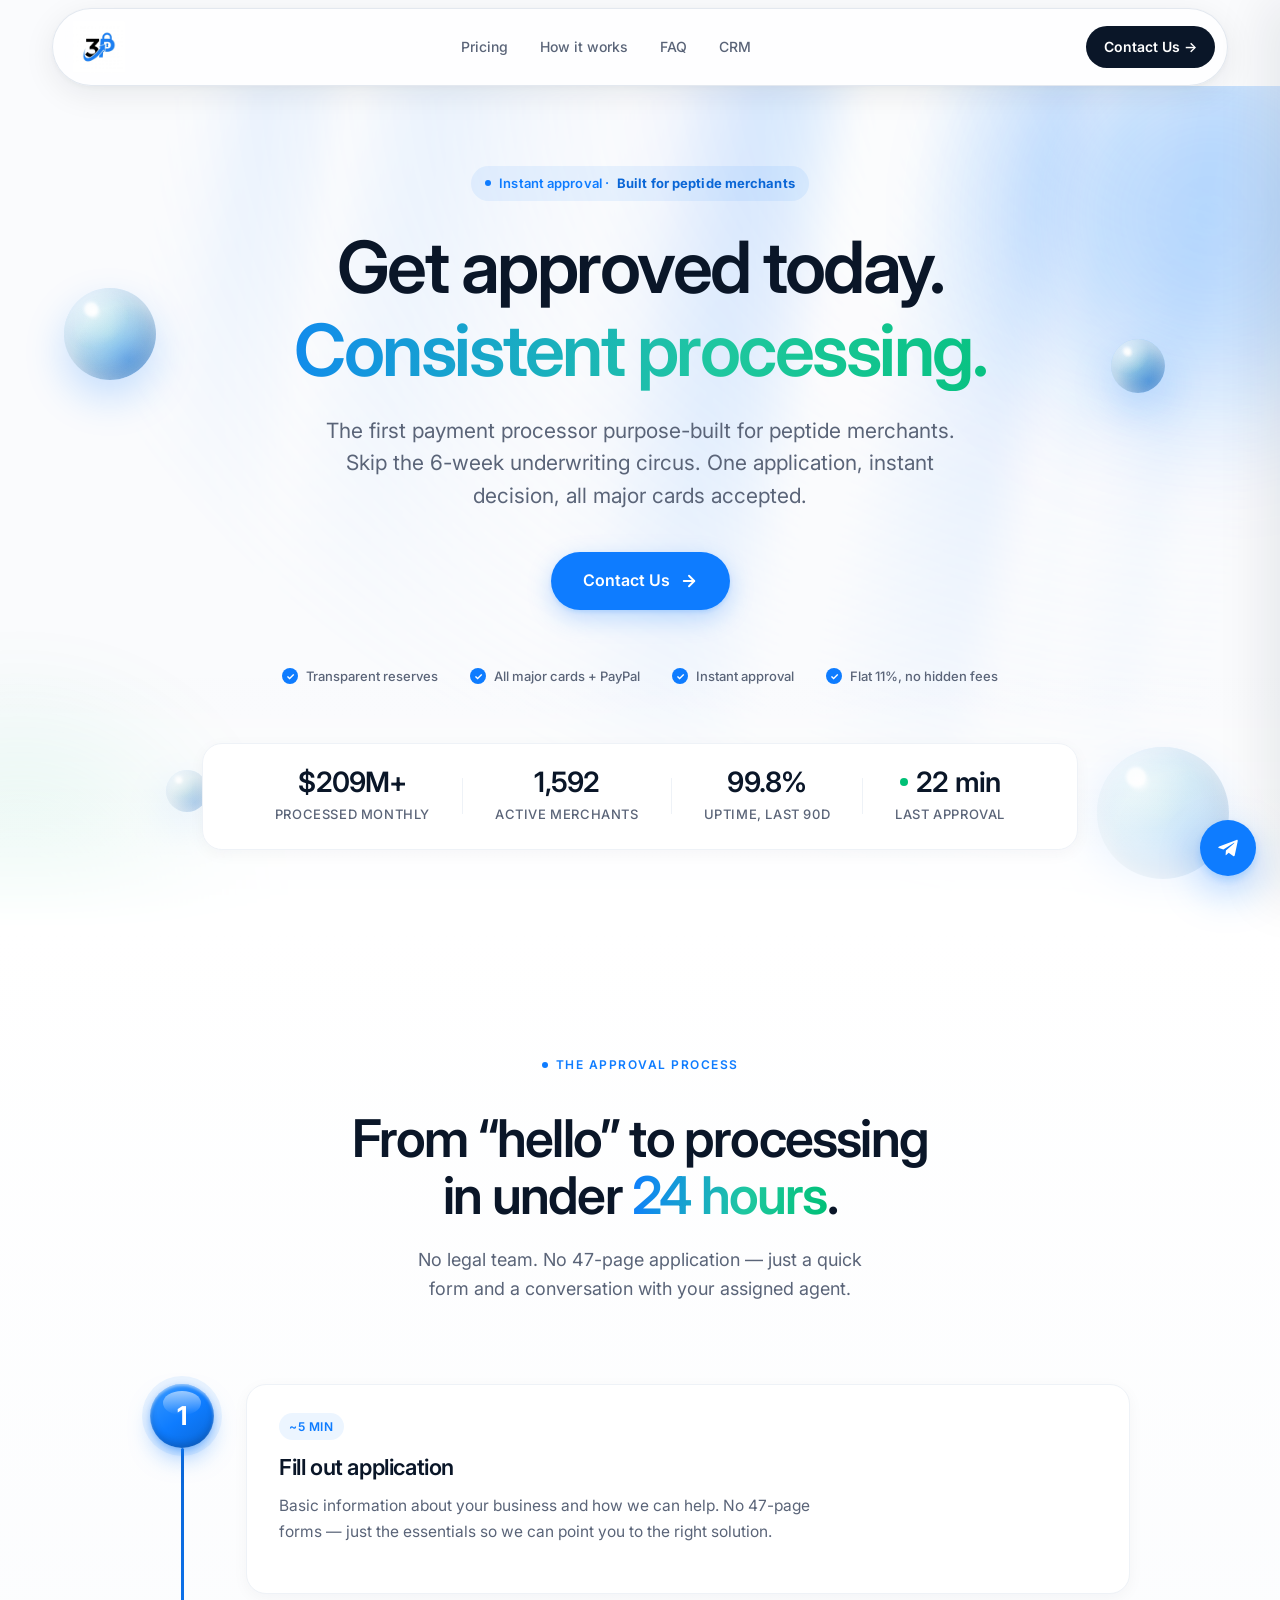
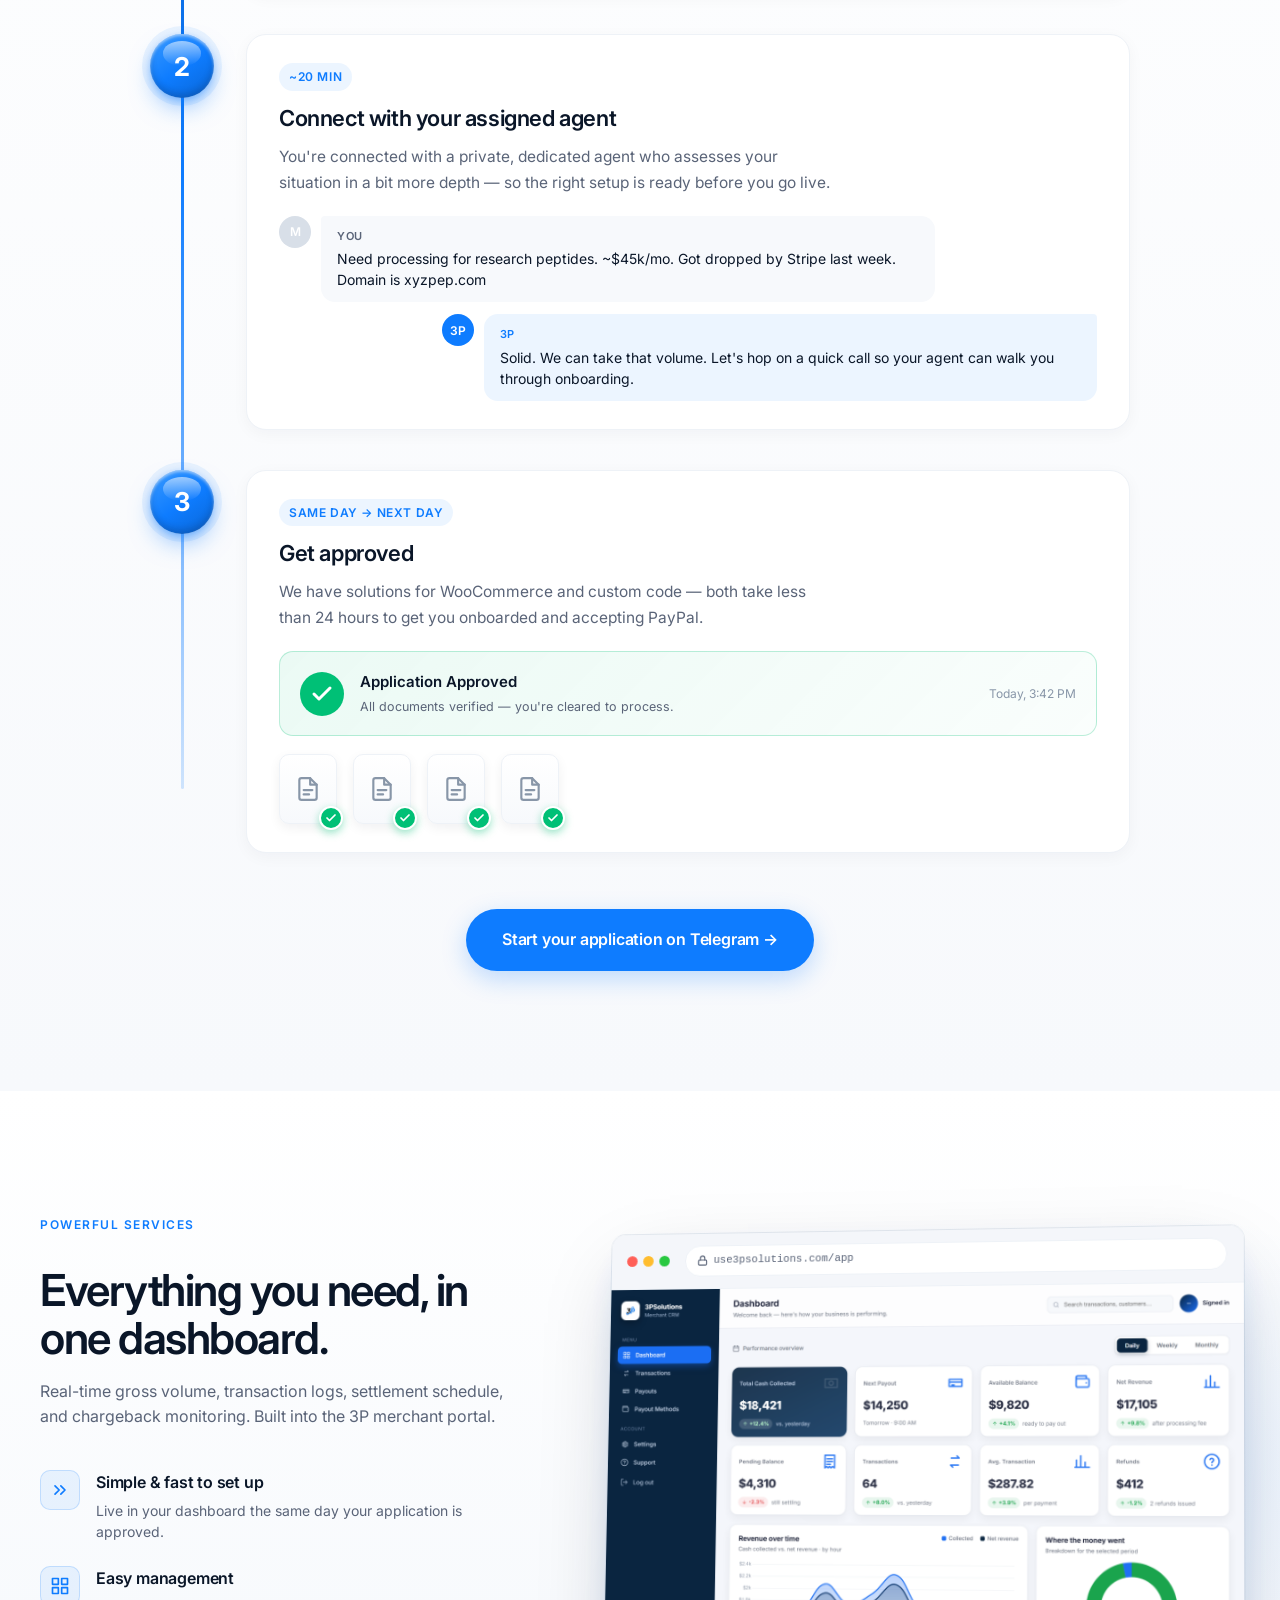
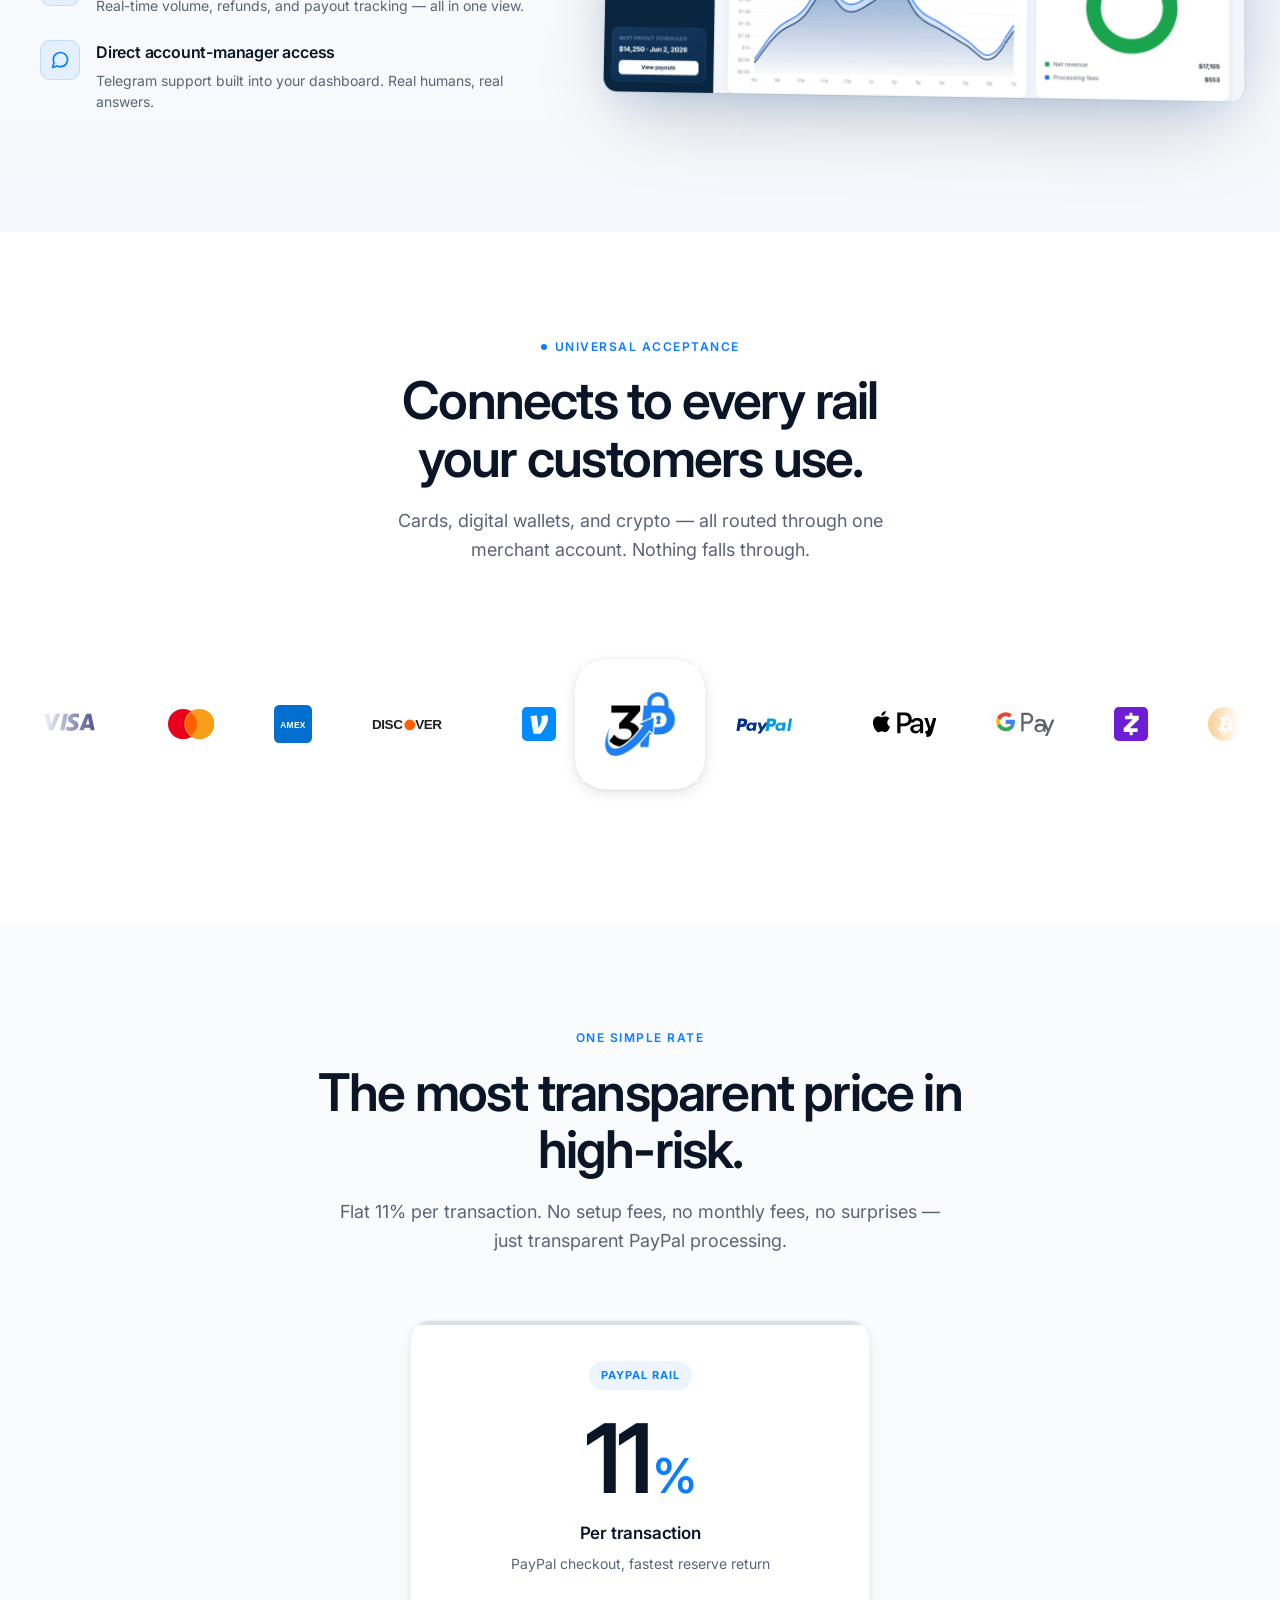
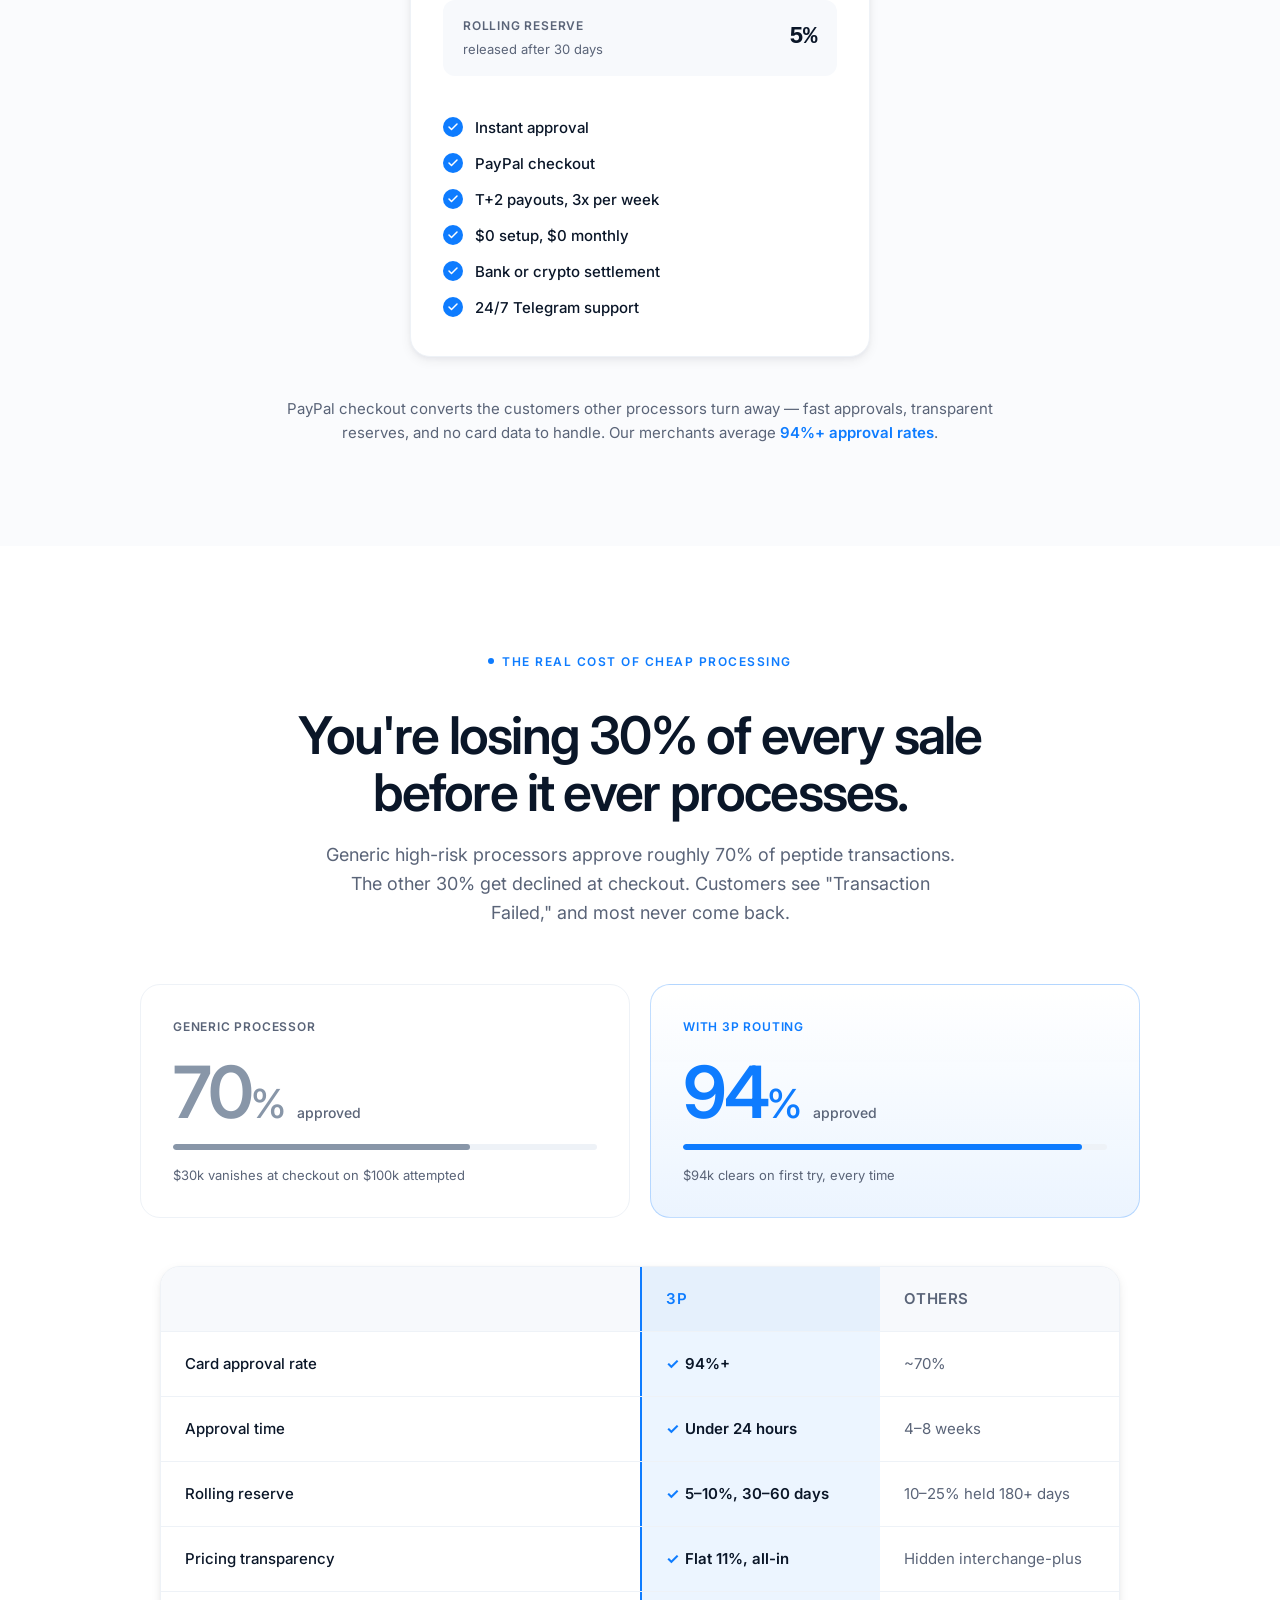
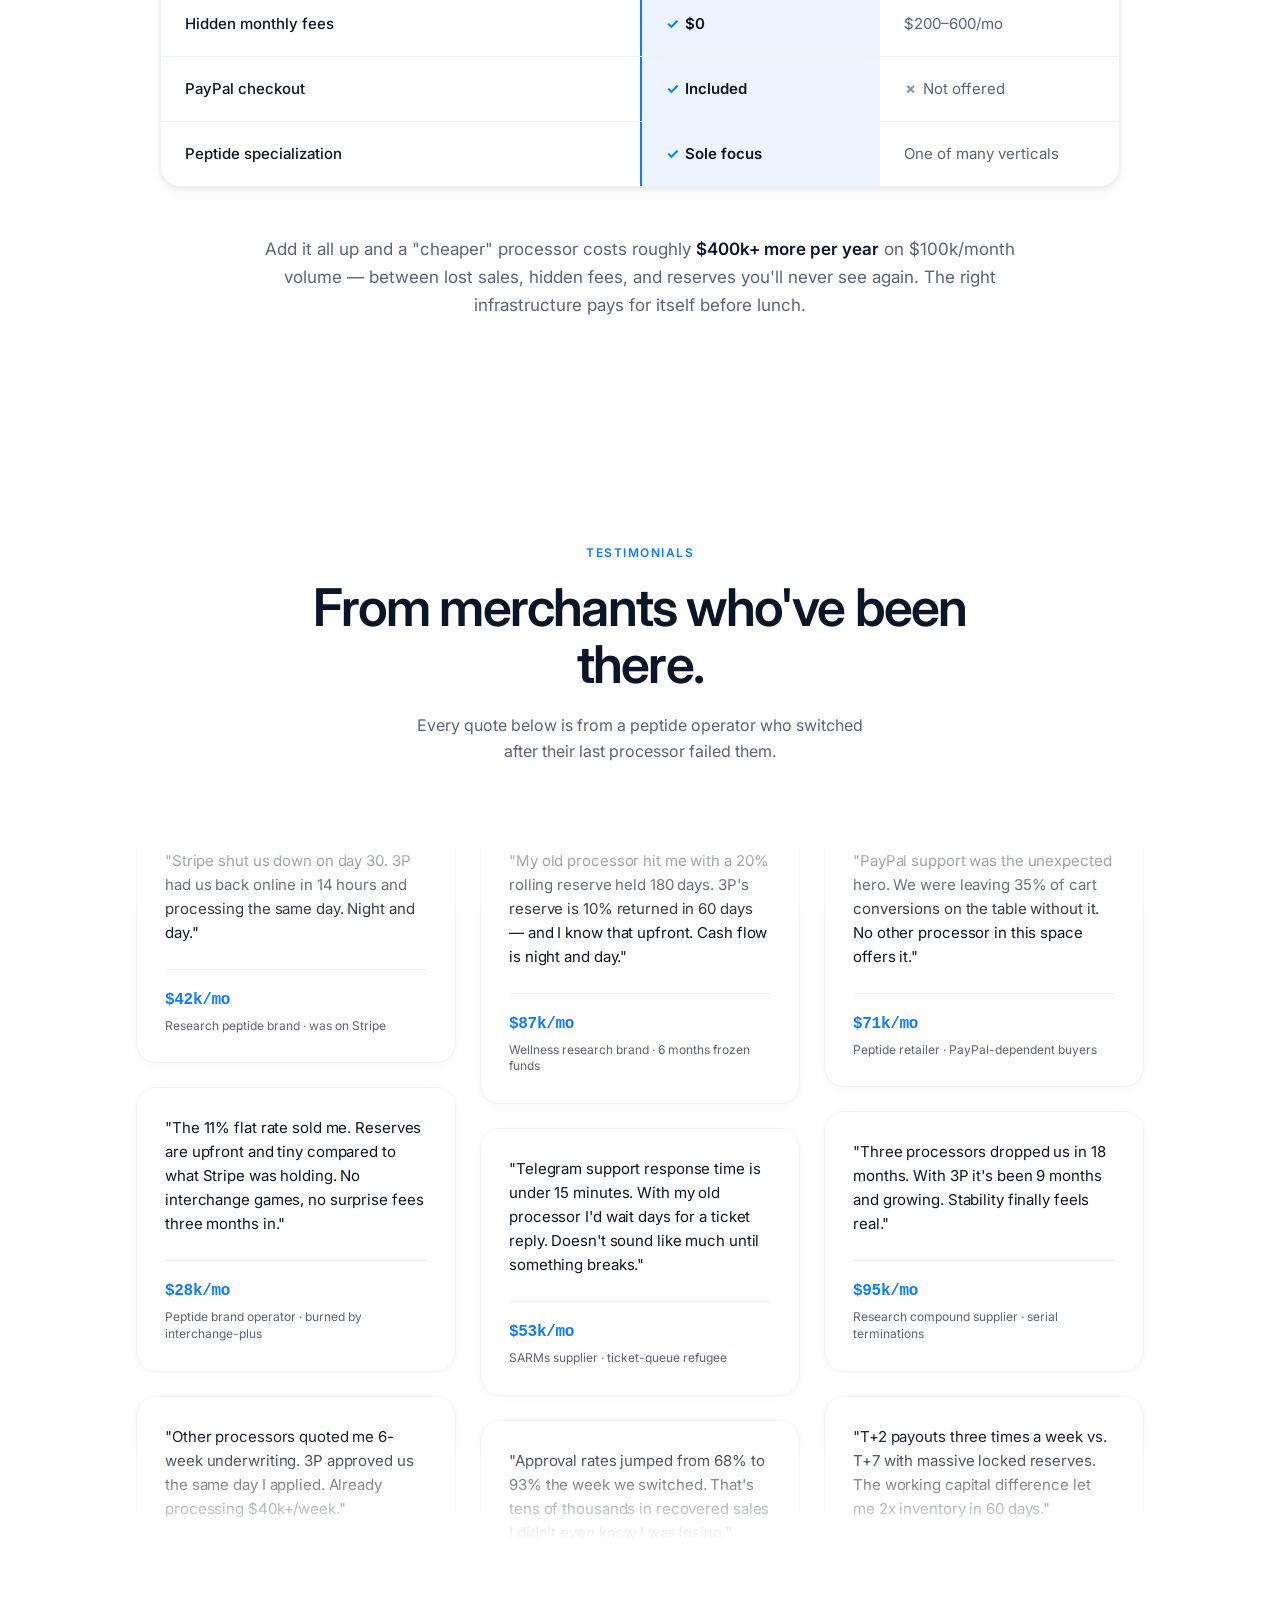
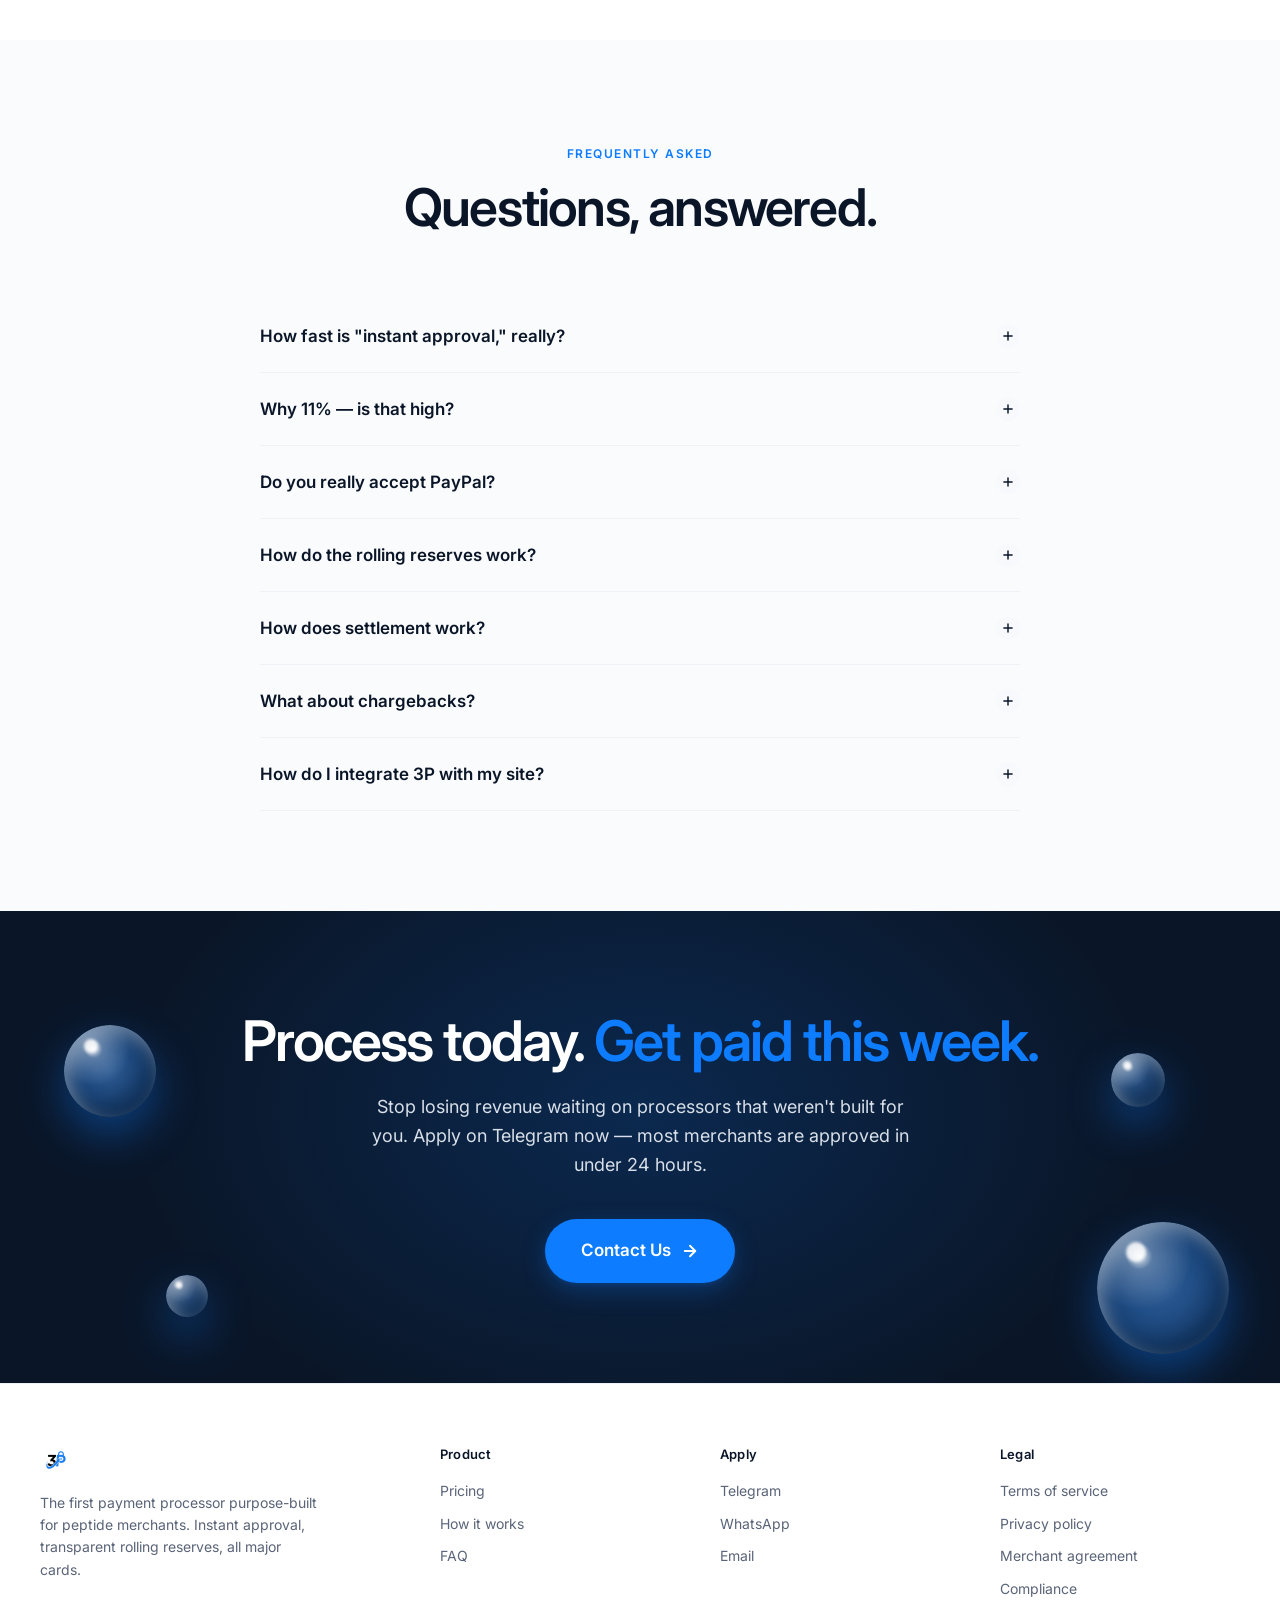
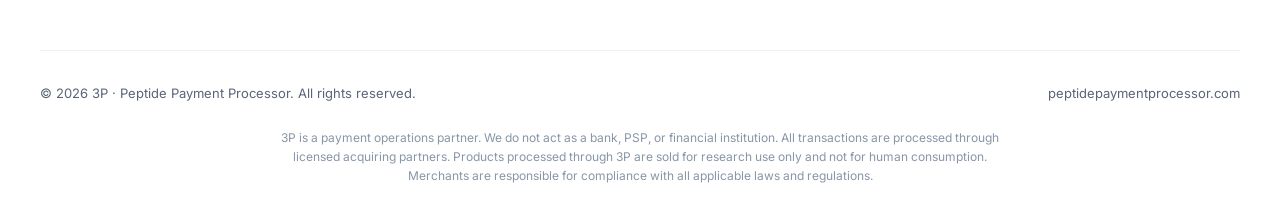
==== commit 5f61464d: "Homepage: PayPal-only pricing, reworked approval steps, CRM nav link - Rewrite approval steps (appli" ====
--- a/index.html
+++ b/index.html
@@ -606,9 +606,9 @@
 /* Two-option pricing grid */
 .pricing-grid {
   display: grid;
-  grid-template-columns: 1fr 1fr;
+  grid-template-columns: 1fr;
   gap: 24px;
-  max-width: 980px;
+  max-width: 460px;
   margin: 0 auto;
 }
 .pricing-option {
@@ -2692,6 +2692,7 @@
         <a href="#pricing" class="nav-link">Pricing</a>
         <a href="#how" class="nav-link">How it works</a>
         <a href="#faq" class="nav-link">FAQ</a>
+        <a href="https://use3psolutions.com/app" class="nav-link" target="_blank" rel="noopener">CRM</a>
       </div>
       <a href="https://t.me/use3psolutions" class="nav-cta">Contact Us →</a>
       <button class="nav-burger" aria-label="Open menu" aria-expanded="false">
@@ -2733,6 +2734,7 @@
       <a href="#pricing" class="drawer-link">Pricing</a>
       <a href="#how" class="drawer-link">How it works</a>
       <a href="#faq" class="drawer-link">FAQ</a>
+      <a href="https://use3psolutions.com/app" class="drawer-link" target="_blank" rel="noopener">CRM</a>
     </nav>
     <div class="drawer-footer">
       <a href="https://t.me/use3psolutions" class="btn-primary drawer-cta">
@@ -2803,7 +2805,7 @@
 </section>
 
 <!-- ============== APPROVAL FLOW ============== -->
-<section class="approval">
+<section class="approval" id="how">
   <div class="approval-inner">
     <div class="approval-header">
       <div class="section-eyebrow">
@@ -2812,7 +2814,7 @@
         </span>
       </div>
       <h2 class="approval-headline">From &ldquo;hello&rdquo; to processing<br>in under <span class="grad">24 hours</span>.</h2>
-      <p class="approval-sub">No legal team. No 47-page application&nbsp;— just a Telegram conversation and the right documents.</p>
+      <p class="approval-sub">No legal team. No 47-page application&nbsp;— just a quick form and a conversation with your assigned agent.</p>
     </div>
 
     <div class="approval-flow">
@@ -2823,8 +2825,20 @@
         </div>
         <div class="approval-step-content">
           <div class="approval-step-time">~5 min</div>
-          <h3>Message us on Telegram</h3>
-          <p>Tell us your monthly volume, what you're selling, and your current processor situation. We'll let you know within 10 minutes if you're a fit.</p>
+          <h3>Fill out application</h3>
+          <p>Basic information about your business and how we can help. No 47-page forms — just the essentials so we can point you to the right solution.</p>
+        </div>
+      </div>
+
+      <!-- STEP 2 -->
+      <div class="approval-step">
+        <div class="approval-step-num">
+          <span>2</span>
+        </div>
+        <div class="approval-step-content">
+          <div class="approval-step-time">~20 min</div>
+          <h3>Connect with your assigned agent</h3>
+          <p>You're connected with a private, dedicated agent who assesses your situation in a bit more depth — so the right setup is ready before you go live.</p>
           <div class="approval-chat">
             <div class="approval-chat-msg approval-chat-them">
               <div class="approval-chat-avatar">M</div>
@@ -2836,23 +2850,11 @@
             <div class="approval-chat-msg approval-chat-us">
               <div class="approval-chat-bubble approval-chat-bubble-us">
                 <strong>3P</strong>
-                Solid. We can take that volume. Send us your site, last 3 months of statements, and an ID. We'll have an answer in 20 min.
+                Solid. We can take that volume. Let's hop on a quick call so your agent can walk you through onboarding.
               </div>
               <div class="approval-chat-avatar approval-chat-avatar-us">3P</div>
             </div>
           </div>
-        </div>
-      </div>
-
-      <!-- STEP 2 -->
-      <div class="approval-step">
-        <div class="approval-step-num">
-          <span>2</span>
-        </div>
-        <div class="approval-step-content">
-          <div class="approval-step-time">~20 min</div>
-          <h3>Send a few documents</h3>
-          <p>That's it. No business plan, no projections, no notarized affidavits. We underwrite based on what actually matters — and tell you what to send in one message.</p>
         </div>
       </div>
 
@@ -2863,8 +2865,8 @@
         </div>
         <div class="approval-step-content">
           <div class="approval-step-time">Same day → Next day</div>
-          <h3>Get approved & integrated</h3>
-          <p>We send your MID, integration credentials, and a 10-minute walkthrough. Live transactions usually flow within 24 hours of first contact.</p>
+          <h3>Get approved</h3>
+          <p>We have solutions for WooCommerce and custom code — both take less than 24 hours to get you onboarded and accepting PayPal.</p>
           <div class="approval-result">
             <div class="approval-result-card">
               <div class="approval-result-check">
@@ -3135,9 +3137,9 @@
 <section class="section" id="pricing">
   <div class="section-inner">
     <div class="section-header">
-      <div class="section-eyebrow">One rate, two options</div>
+      <div class="section-eyebrow">One simple rate</div>
       <h2>The most transparent price in high-risk.</h2>
-      <p class="section-sub">Flat 11% per transaction across both processing rails. Pick the one that fits your cashflow. No setup fees. No surprises.</p>
+      <p class="section-sub">Flat 11% per transaction. No setup fees, no monthly fees, no surprises — just transparent PayPal processing.</p>
     </div>
 
     <div class="pricing-grid">
@@ -3185,54 +3187,10 @@
         </div>
       </div>
 
-      <!-- Card Option -->
-      <div class="pricing-option pricing-option-featured">
-        <div class="pricing-option-badge">Highest approval rate</div>
-        <div class="pricing-option-header">
-          <div class="pricing-option-tag">Card rail</div>
-          <div class="pricing-option-rate">
-            <span class="pricing-num">11</span>
-            <span class="pricing-pct">%</span>
-          </div>
-          <div class="pricing-option-headline">Per transaction</div>
-          <div class="pricing-option-sub">All major cards, multi-rail routing</div>
-        </div>
-        <div class="pricing-option-reserve">
-          <div class="pricing-option-reserve-label">Rolling reserve</div>
-          <div class="pricing-option-reserve-value">10%</div>
-          <div class="pricing-option-reserve-sub">released after 60 days</div>
-        </div>
-        <div class="pricing-list">
-          <div class="pricing-list-item">
-            <span class="check"><svg viewBox="0 0 24 24" fill="none" stroke="currentColor" stroke-width="3" stroke-linecap="round" stroke-linejoin="round"><polyline points="20 6 9 17 4 12"></polyline></svg></span>
-            <span>Instant approval</span>
-          </div>
-          <div class="pricing-list-item">
-            <span class="check"><svg viewBox="0 0 24 24" fill="none" stroke="currentColor" stroke-width="3" stroke-linecap="round" stroke-linejoin="round"><polyline points="20 6 9 17 4 12"></polyline></svg></span>
-            <span>Visa, Mastercard, Amex, Discover</span>
-          </div>
-          <div class="pricing-list-item">
-            <span class="check"><svg viewBox="0 0 24 24" fill="none" stroke="currentColor" stroke-width="3" stroke-linecap="round" stroke-linejoin="round"><polyline points="20 6 9 17 4 12"></polyline></svg></span>
-            <span>T+2 payouts, 3x per week</span>
-          </div>
-          <div class="pricing-list-item">
-            <span class="check"><svg viewBox="0 0 24 24" fill="none" stroke="currentColor" stroke-width="3" stroke-linecap="round" stroke-linejoin="round"><polyline points="20 6 9 17 4 12"></polyline></svg></span>
-            <span>Multi-rail intelligent routing</span>
-          </div>
-          <div class="pricing-list-item">
-            <span class="check"><svg viewBox="0 0 24 24" fill="none" stroke="currentColor" stroke-width="3" stroke-linecap="round" stroke-linejoin="round"><polyline points="20 6 9 17 4 12"></polyline></svg></span>
-            <span>Uptime protection &amp; failover</span>
-          </div>
-          <div class="pricing-list-item">
-            <span class="check"><svg viewBox="0 0 24 24" fill="none" stroke="currentColor" stroke-width="3" stroke-linecap="round" stroke-linejoin="round"><polyline points="20 6 9 17 4 12"></polyline></svg></span>
-            <span>Chargeback dispute support</span>
-          </div>
-        </div>
-      </div>
     </div>
 
     <div class="pricing-note">
-      Most merchants run both rails simultaneously. PayPal converts customers who don't want to enter card data. Cards capture everyone else. Combined, our merchants average <strong>94%+ approval rates</strong>.
+      PayPal checkout converts the customers other processors turn away — fast approvals, transparent reserves, and no card data to handle. Our merchants average <strong>94%+ approval rates</strong>.
     </div>
   </div>
 </section>
@@ -3299,11 +3257,6 @@
         <div class="compare-cell them">10–25% held 180+ days</div>
       </div>
       <div class="compare-row">
-        <div class="compare-cell label">Settlement speed</div>
-        <div class="compare-cell us"><span class="yes">✓</span>T+2, 3×/week</div>
-        <div class="compare-cell them">T+7 to T+14</div>
-      </div>
-      <div class="compare-row">
         <div class="compare-cell label">Pricing transparency</div>
         <div class="compare-cell us"><span class="yes">✓</span>Flat 11%, all-in</div>
         <div class="compare-cell them">Hidden interchange-plus</div>
@@ -3327,36 +3280,6 @@
 
     <!-- SUMMARY LINE -->
     <p class="effrate-summary">Add it all up and a "cheaper" processor costs roughly <strong>$400k+ more per year</strong> on $100k/month volume — between lost sales, hidden fees, and reserves you'll never see again. The right infrastructure pays for itself before lunch.</p>
-  </div>
-</section>
-
-<!-- ============== HOW IT WORKS ============== -->
-<section class="section" id="how">
-  <div class="section-inner">
-    <div class="section-header">
-      <div class="section-eyebrow">From application to processing</div>
-      <h2>Three steps. One day.</h2>
-    </div>
-    <div class="steps">
-      <div class="step">
-        <div class="step-num">1</div>
-        <h3>Message us on Telegram</h3>
-        <p>Send us your business name, product category, and monthly volume. We respond in minutes, not days.</p>
-        <span class="step-time">~5 minutes</span>
-      </div>
-      <div class="step">
-        <div class="step-num">2</div>
-        <h3>Get approved</h3>
-        <p>We review your application, verify your business, and issue a merchant account. No 40-page applications, no underwriting limbo.</p>
-        <span class="step-time">Under 24 hours</span>
-      </div>
-      <div class="step">
-        <div class="step-num">3</div>
-        <h3>Start processing</h3>
-        <p>Integrate via API or hosted checkout. Begin accepting cards and PayPal immediately. T+2 payouts to your bank, 3x per week.</p>
-        <span class="step-time">Same day</span>
-      </div>
-    </div>
   </div>
 </section>
 
@@ -3484,7 +3407,7 @@
               </div>
             </div>
             <div class="t-card">
-              <p class="t-card-text">"Three previous MIDs in 18 months. With 3P it's been 9 months and growing. Stability finally feels real."</p>
+              <p class="t-card-text">"Three processors dropped us in 18 months. With 3P it's been 9 months and growing. Stability finally feels real."</p>
               <div class="t-card-meta">
                 <div class="t-card-volume">$95k/mo</div>
                 <div class="t-card-context">Research compound supplier · serial terminations</div>
@@ -3507,7 +3430,7 @@
               </div>
             </div>
             <div class="t-card">
-              <p class="t-card-text">"Three previous MIDs in 18 months. With 3P it's been 9 months and growing. Stability finally feels real."</p>
+              <p class="t-card-text">"Three processors dropped us in 18 months. With 3P it's been 9 months and growing. Stability finally feels real."</p>
               <div class="t-card-meta">
                 <div class="t-card-volume">$95k/mo</div>
                 <div class="t-card-context">Research compound supplier · serial terminations</div>
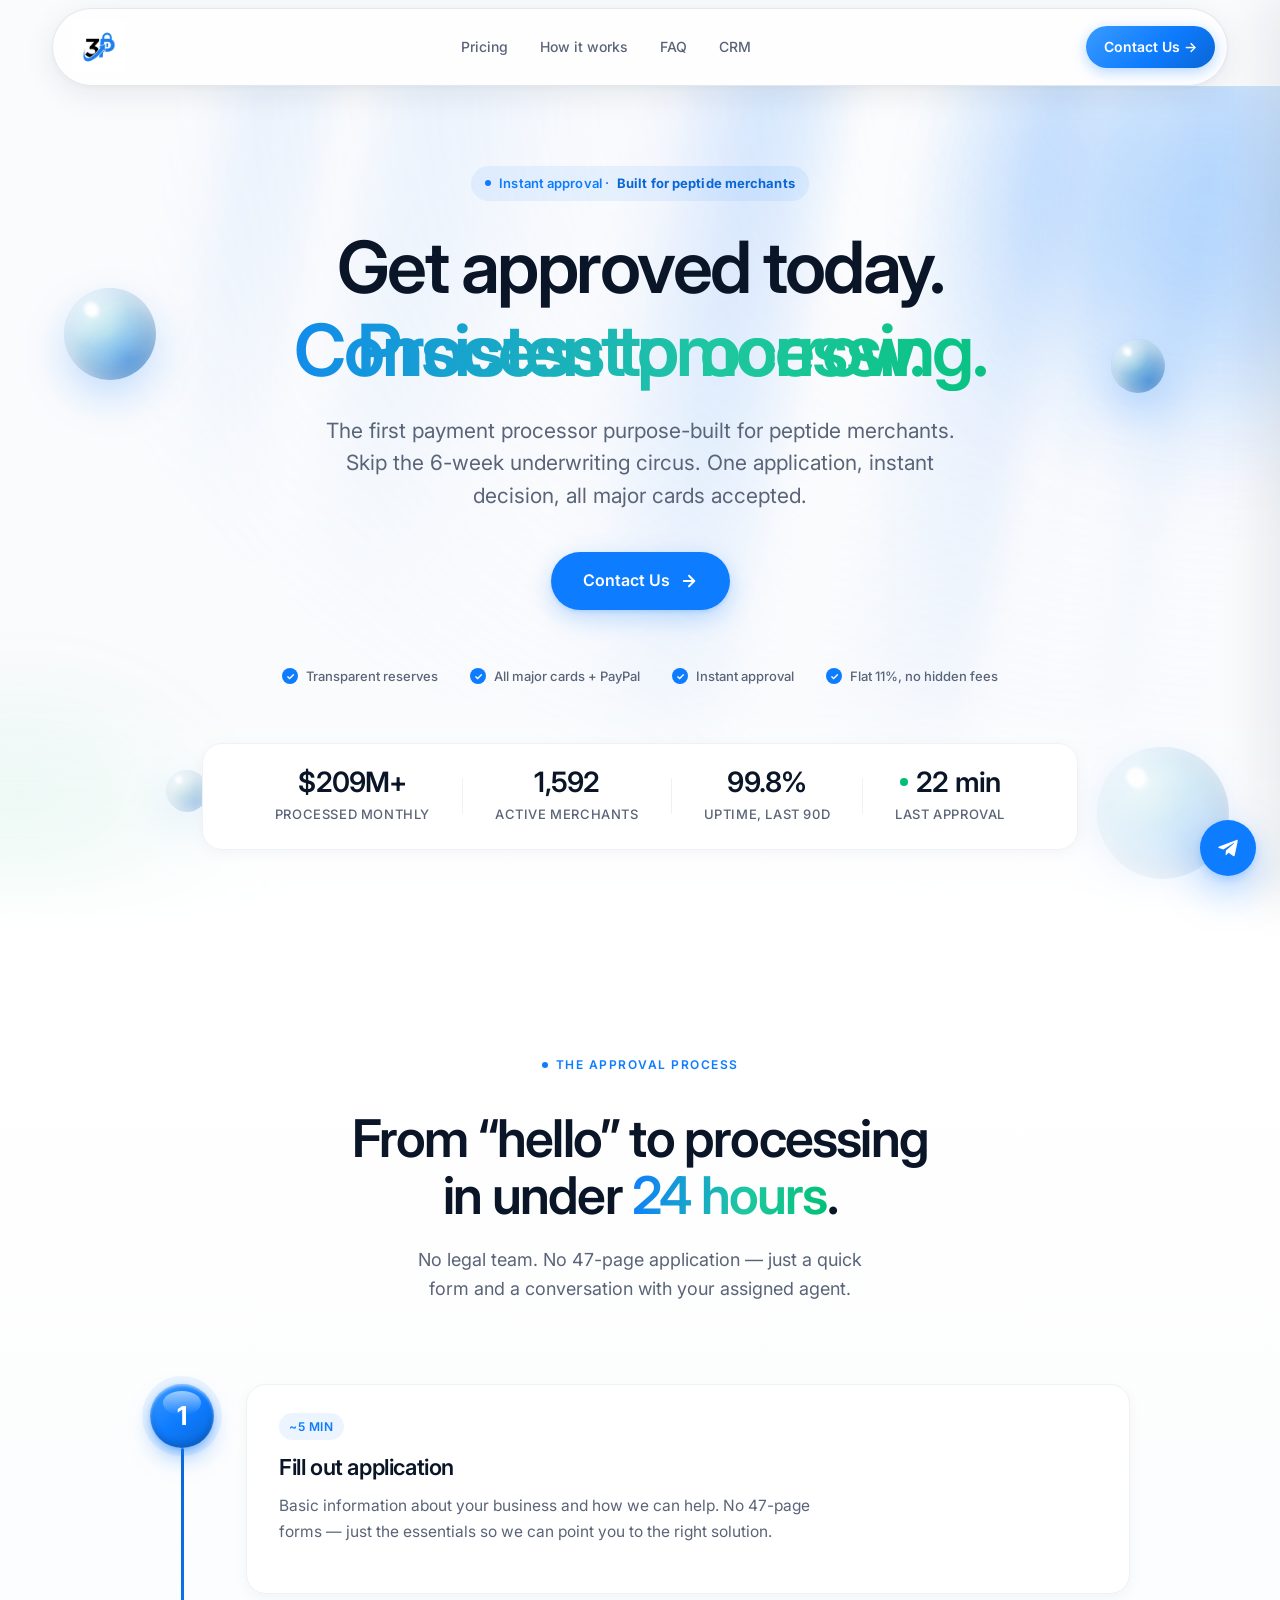
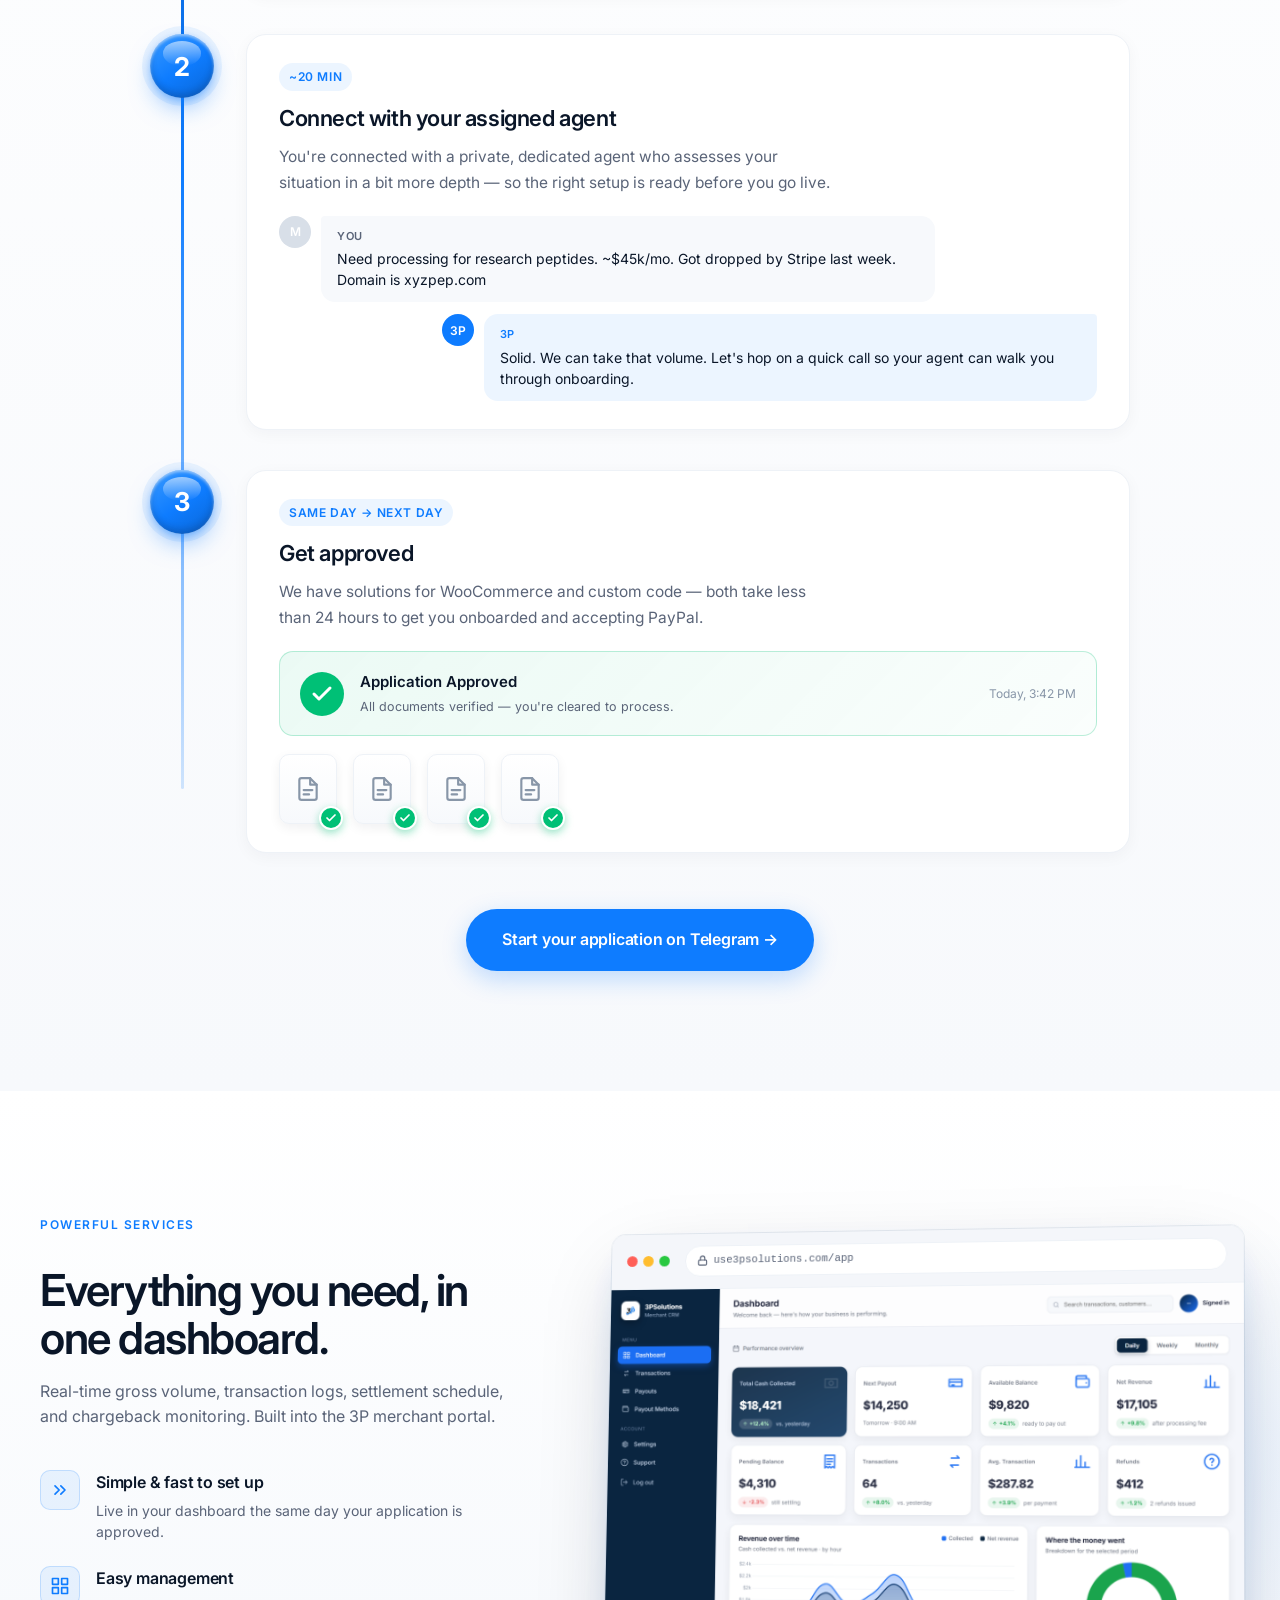
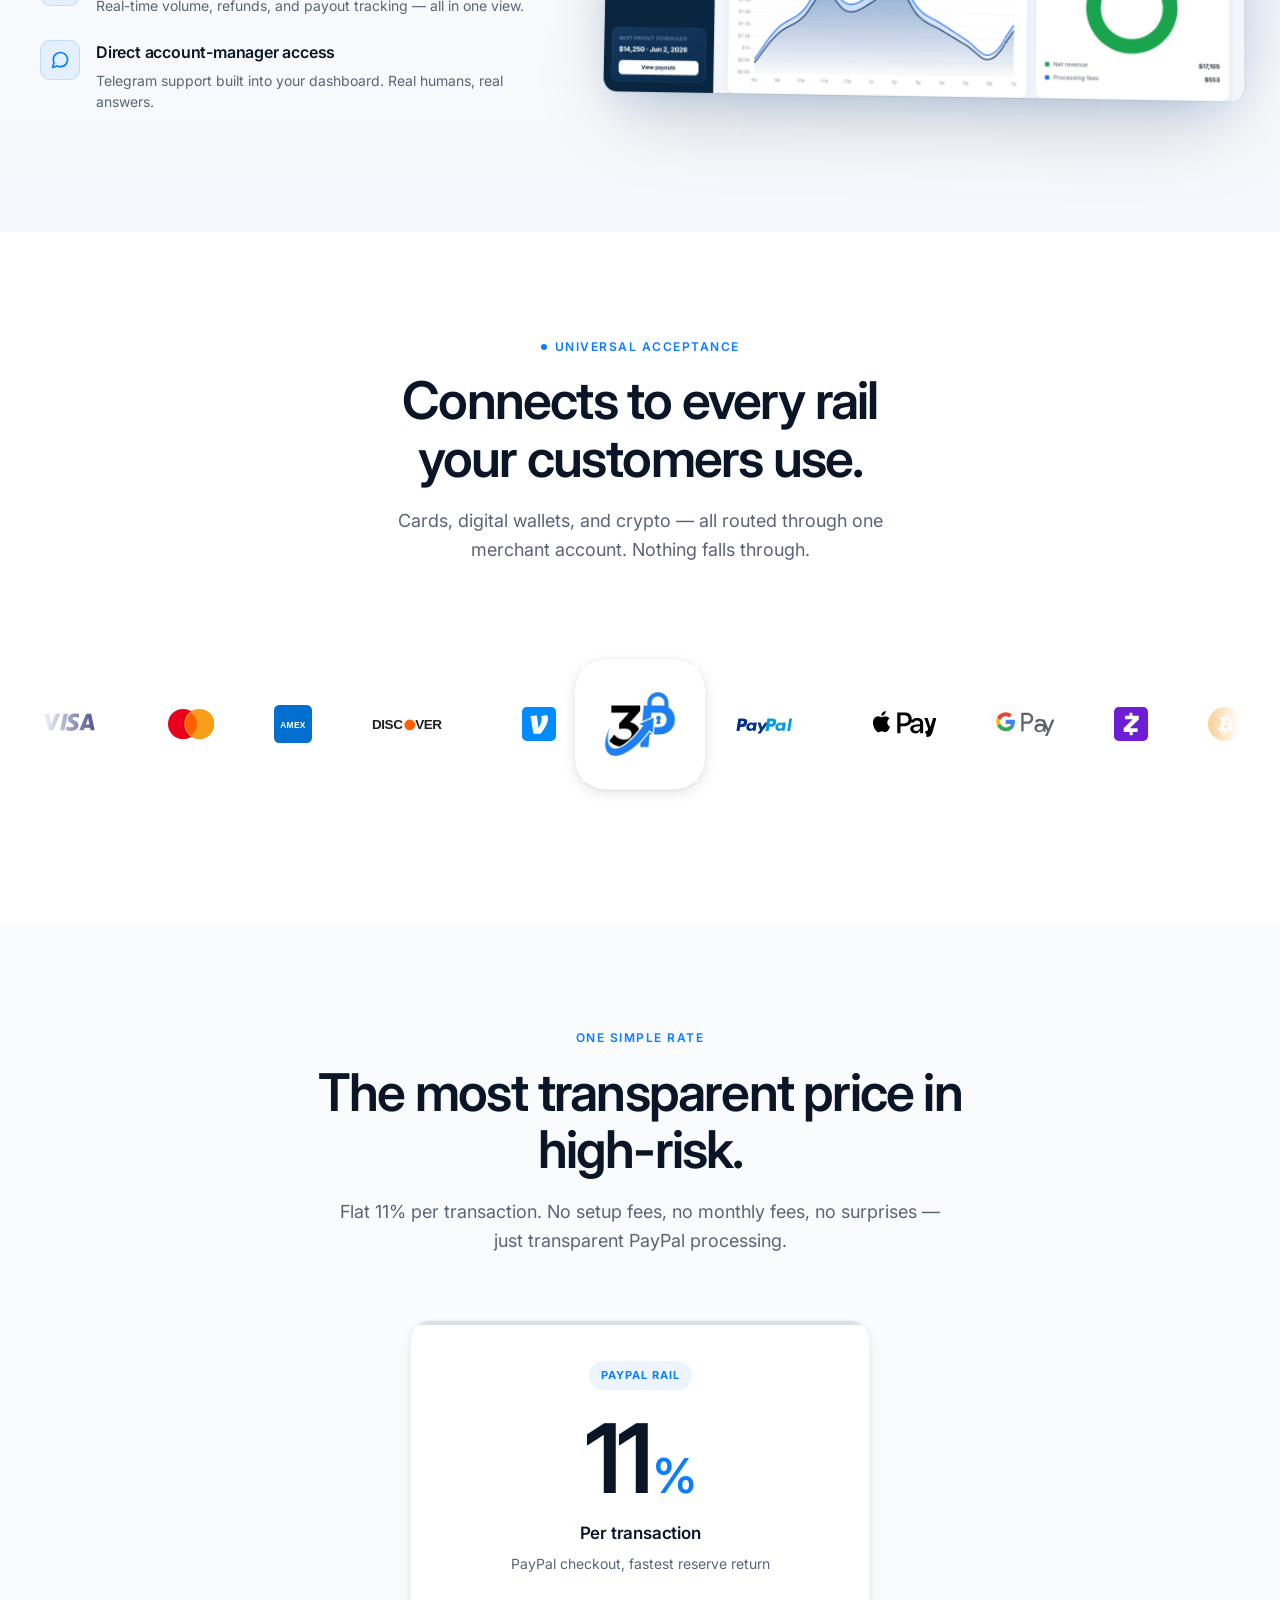
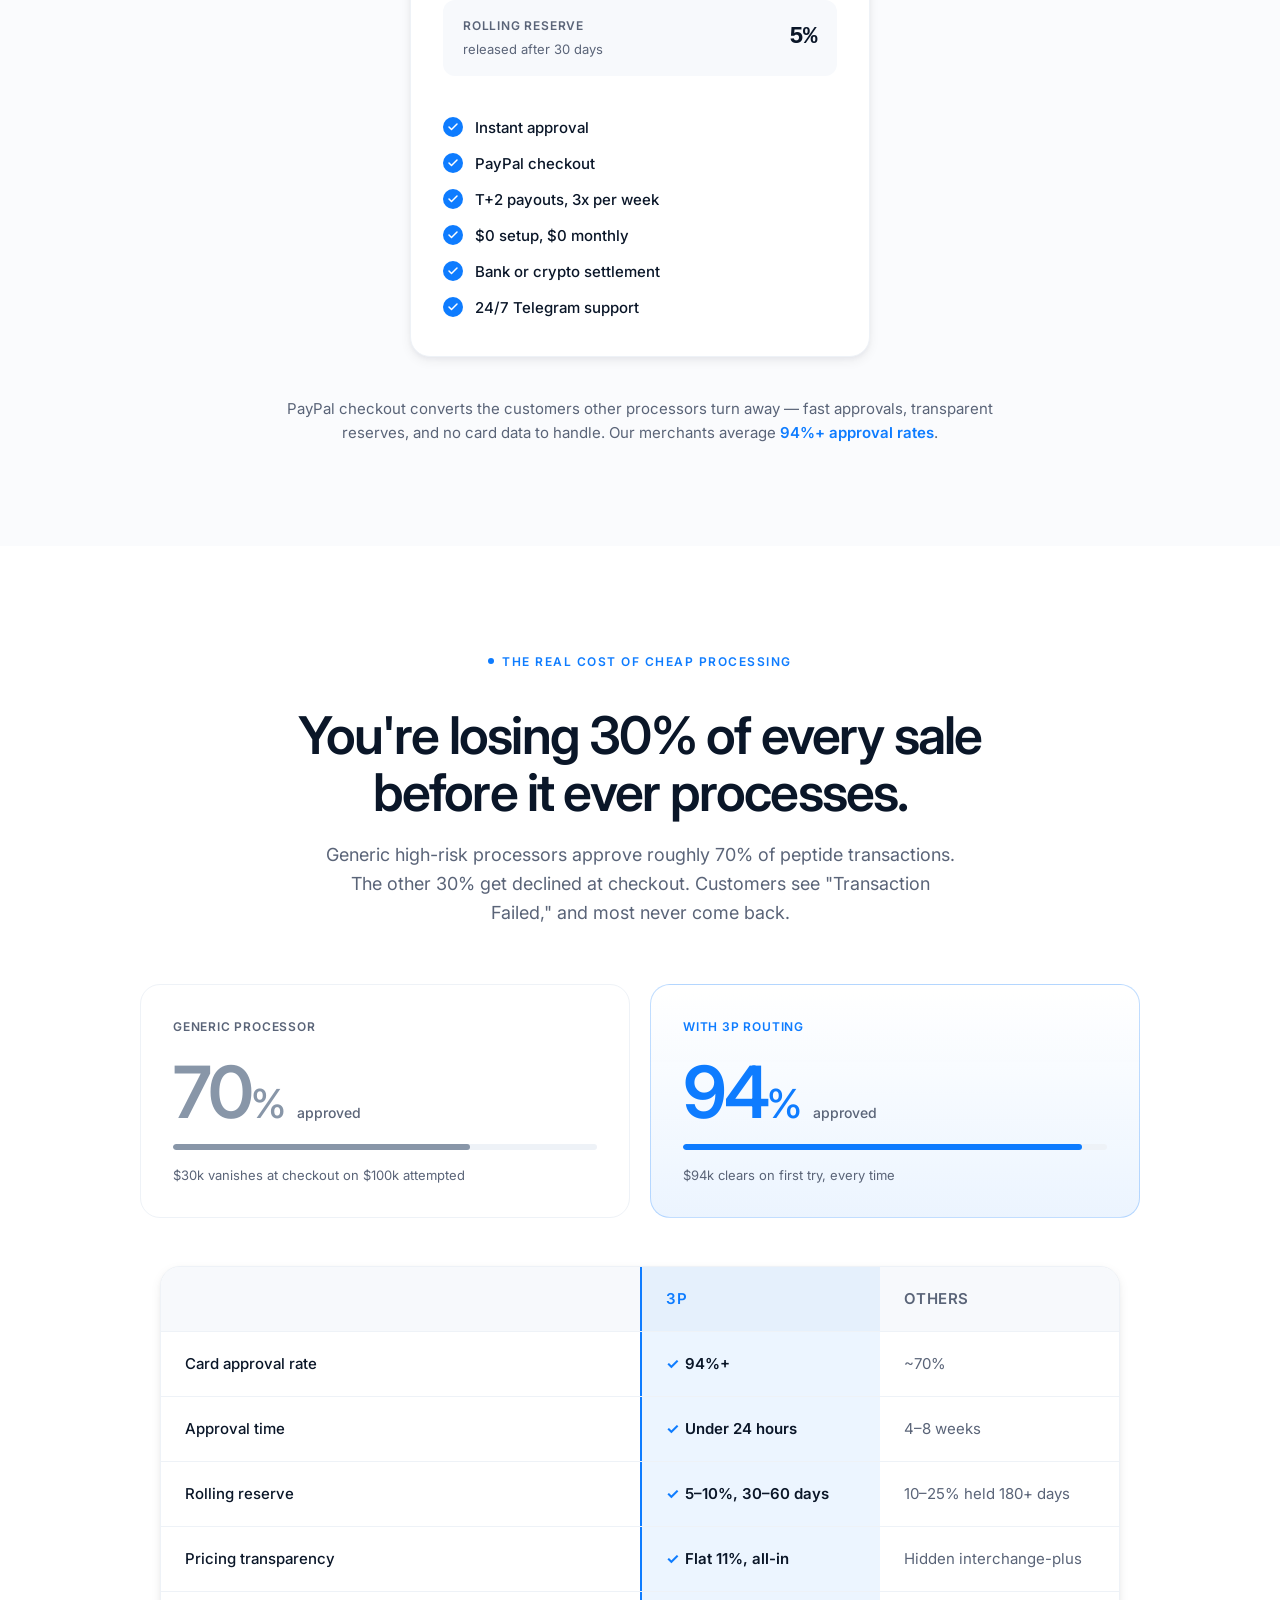
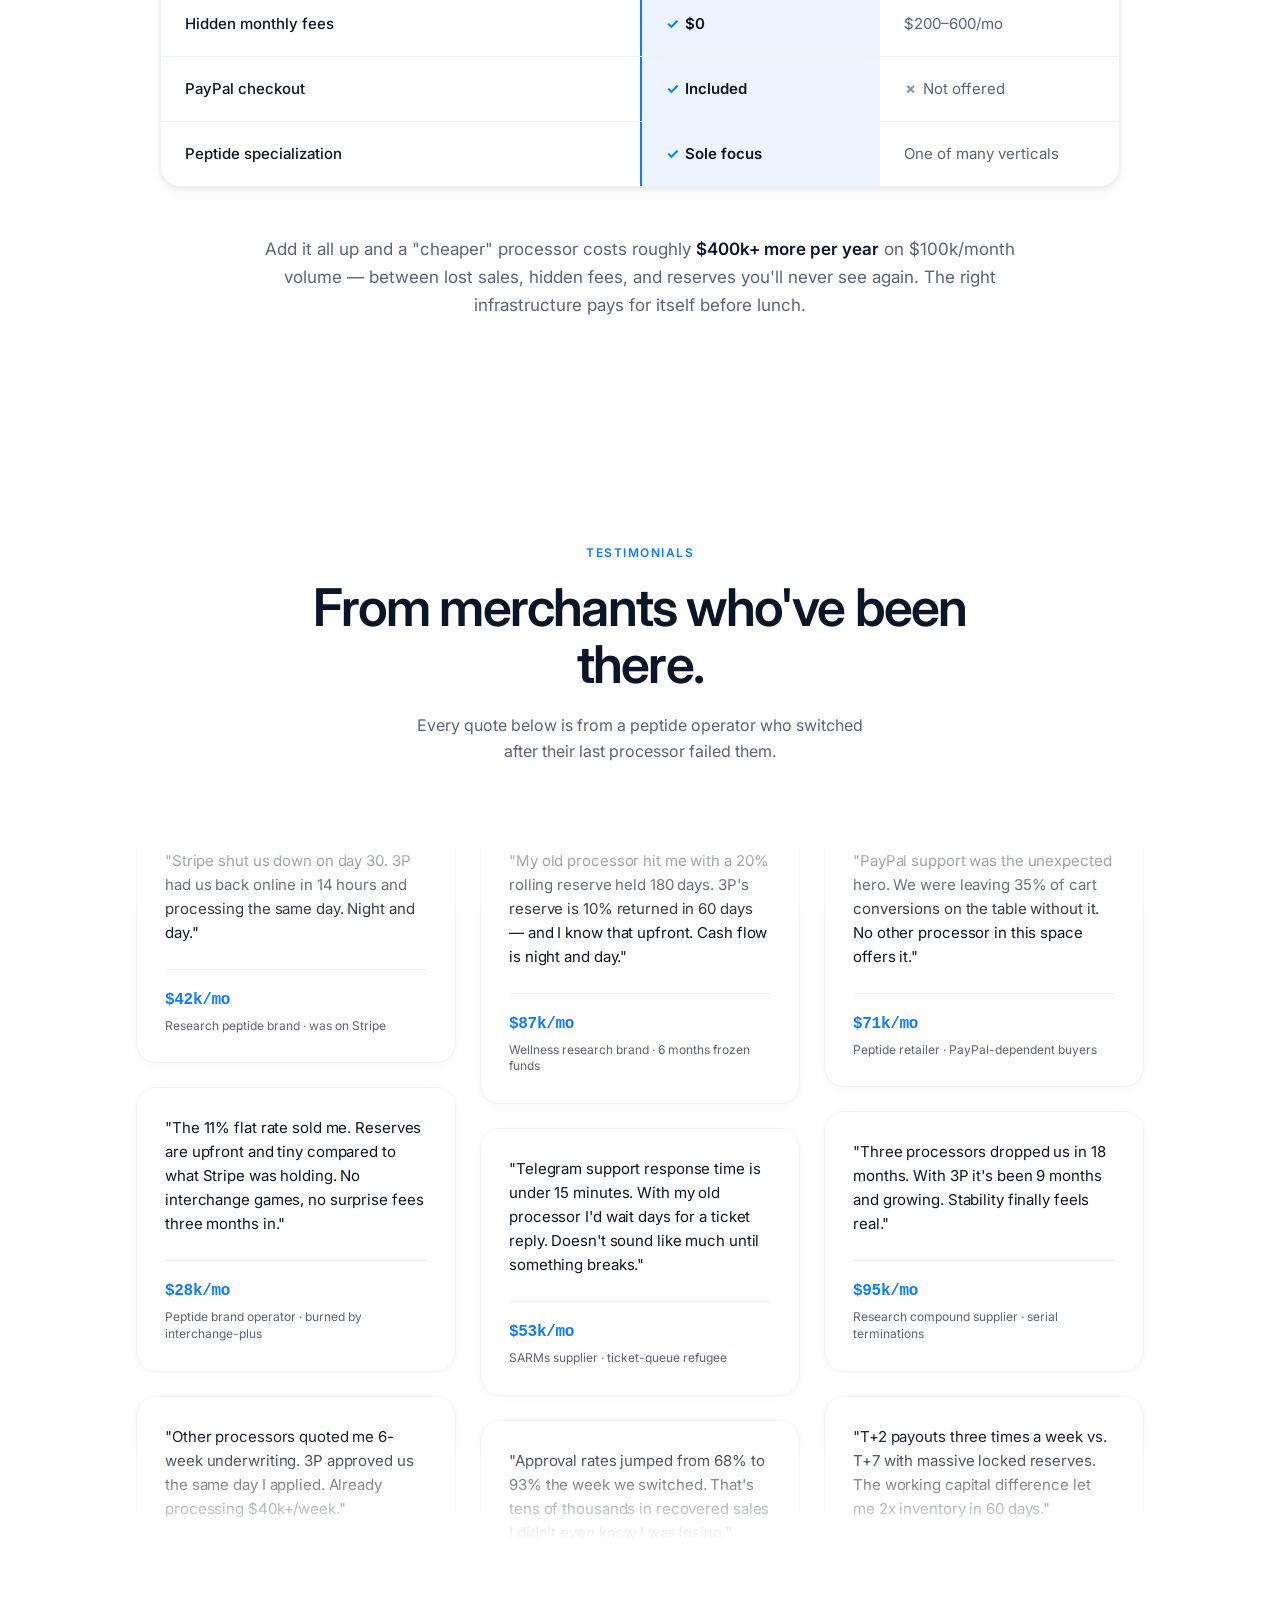
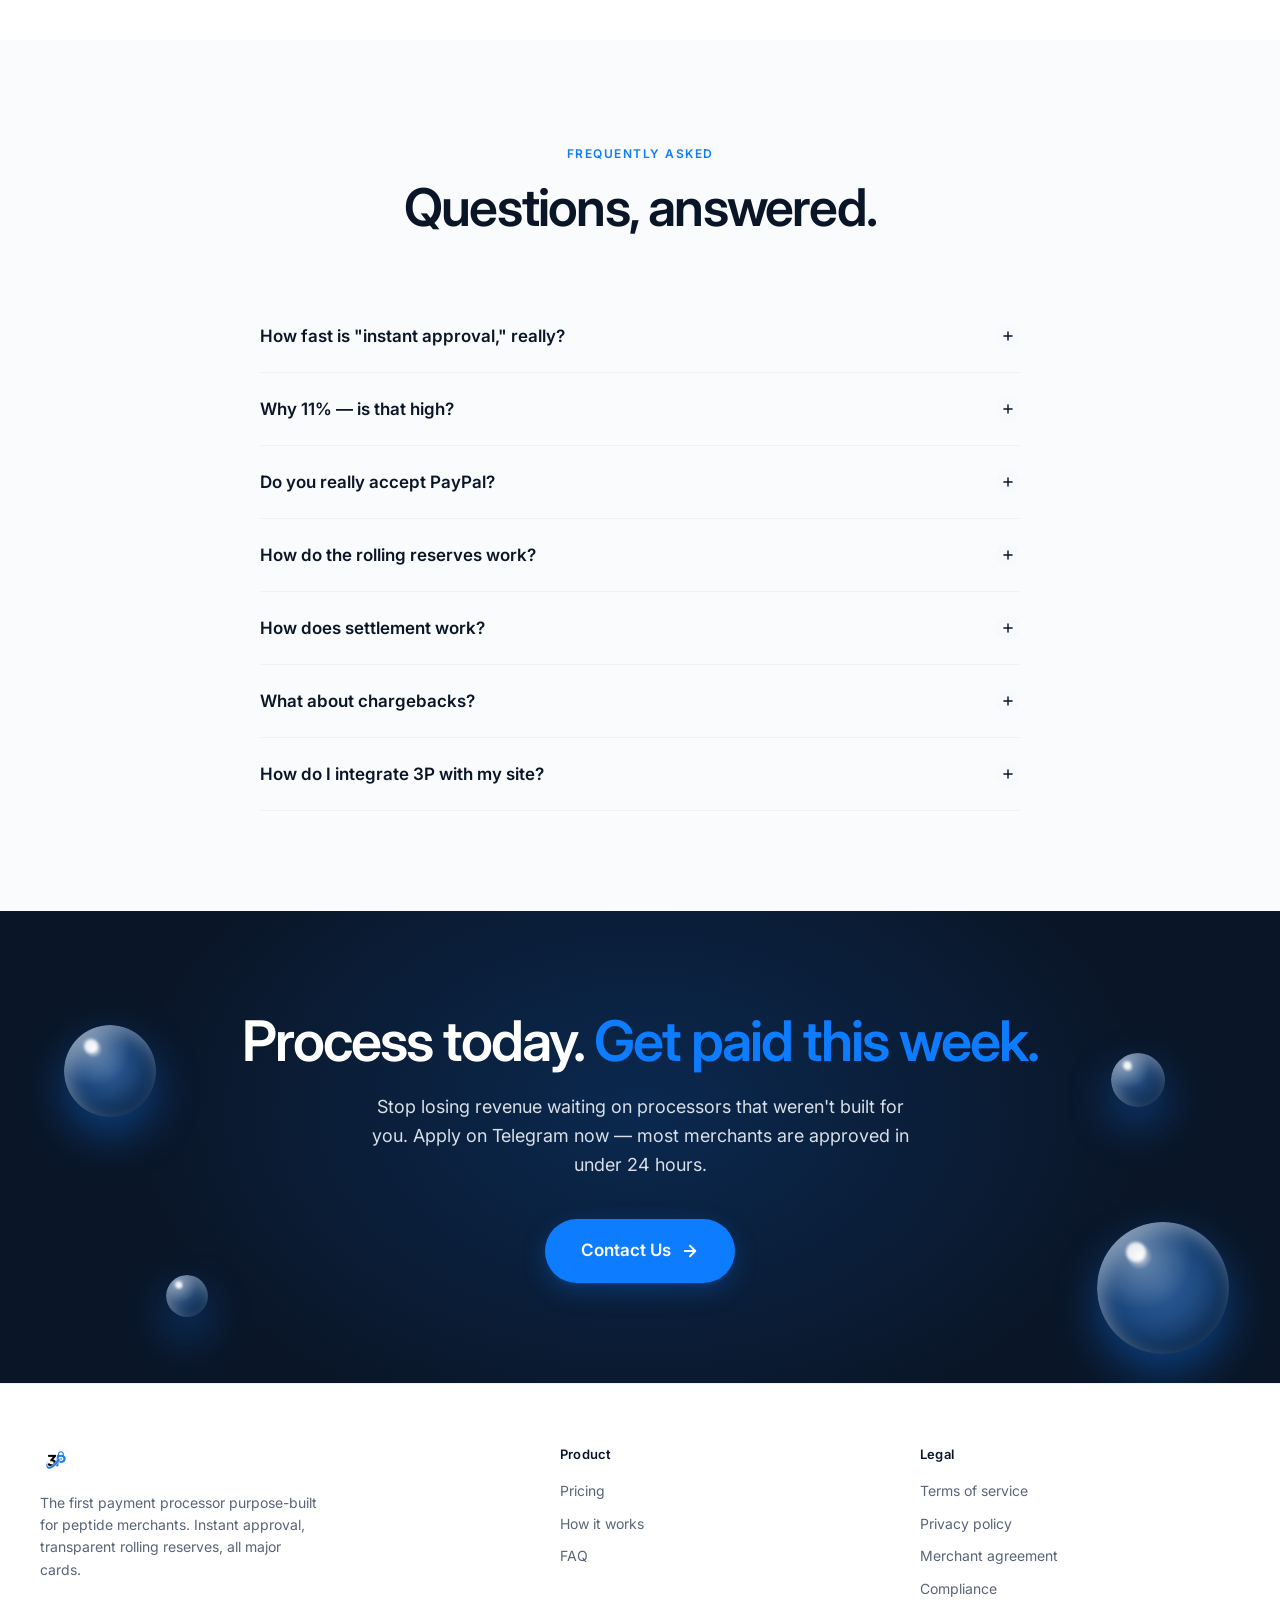
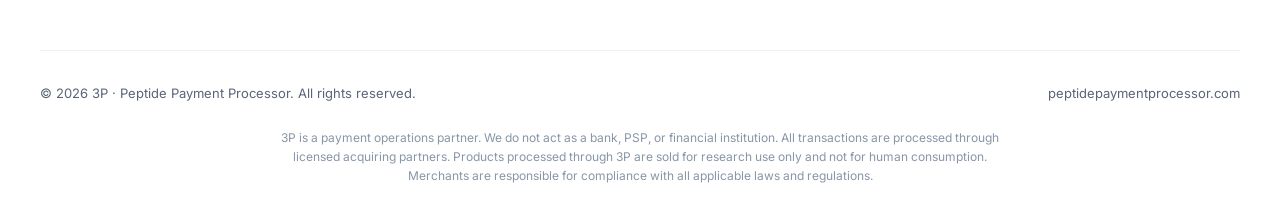
==== commit 915d24ec: "Footer + nav polish - Remove the Apply column from the footer (grid 4 -> 3 columns) - Restyle nav Co" ====
--- a/index.html
+++ b/index.html
@@ -114,18 +114,19 @@
 }
 .nav-link:hover { color: var(--ink); }
 .nav-cta {
-  background: var(--ink);
+  background: linear-gradient(135deg, #3A9BFF 0%, var(--blue) 55%, var(--blue-dark) 100%);
   color: var(--white);
   padding: 10px 18px;
   border-radius: var(--radius-pill);
   font-size: 14px;
   font-weight: 600;
+  box-shadow: 0 4px 14px rgba(14, 124, 255, 0.3);
   transition: all 0.2s var(--ease);
 }
 .nav-cta:hover {
-  background: var(--blue);
   transform: translateY(-1px);
-  box-shadow: var(--shadow-blue);
+  box-shadow: var(--shadow-blue-lg);
+  filter: brightness(1.06);
 }
 
 /* ============== BURGER & DRAWER ============== */
@@ -2421,7 +2422,7 @@
 }
 .footer-top {
   display: grid;
-  grid-template-columns: 1.5fr 1fr 1fr 1fr;
+  grid-template-columns: 1.5fr 1fr 1fr;
   gap: 40px;
   padding-bottom: 40px;
   border-bottom: 1px solid var(--gray-2);
@@ -3558,12 +3559,6 @@
         <a href="#faq">FAQ</a>
       </div>
       <div class="footer-col">
-        <h4>Apply</h4>
-        <a href="https://t.me/use3psolutions">Telegram</a>
-        <a href="https://wa.me/15555555555">WhatsApp</a>
-        <a href="mailto:hello@peptidepaymentprocessor.com">Email</a>
-      </div>
-      <div class="footer-col">
         <h4>Legal</h4>
         <a href="#">Terms of service</a>
         <a href="#">Privacy policy</a>
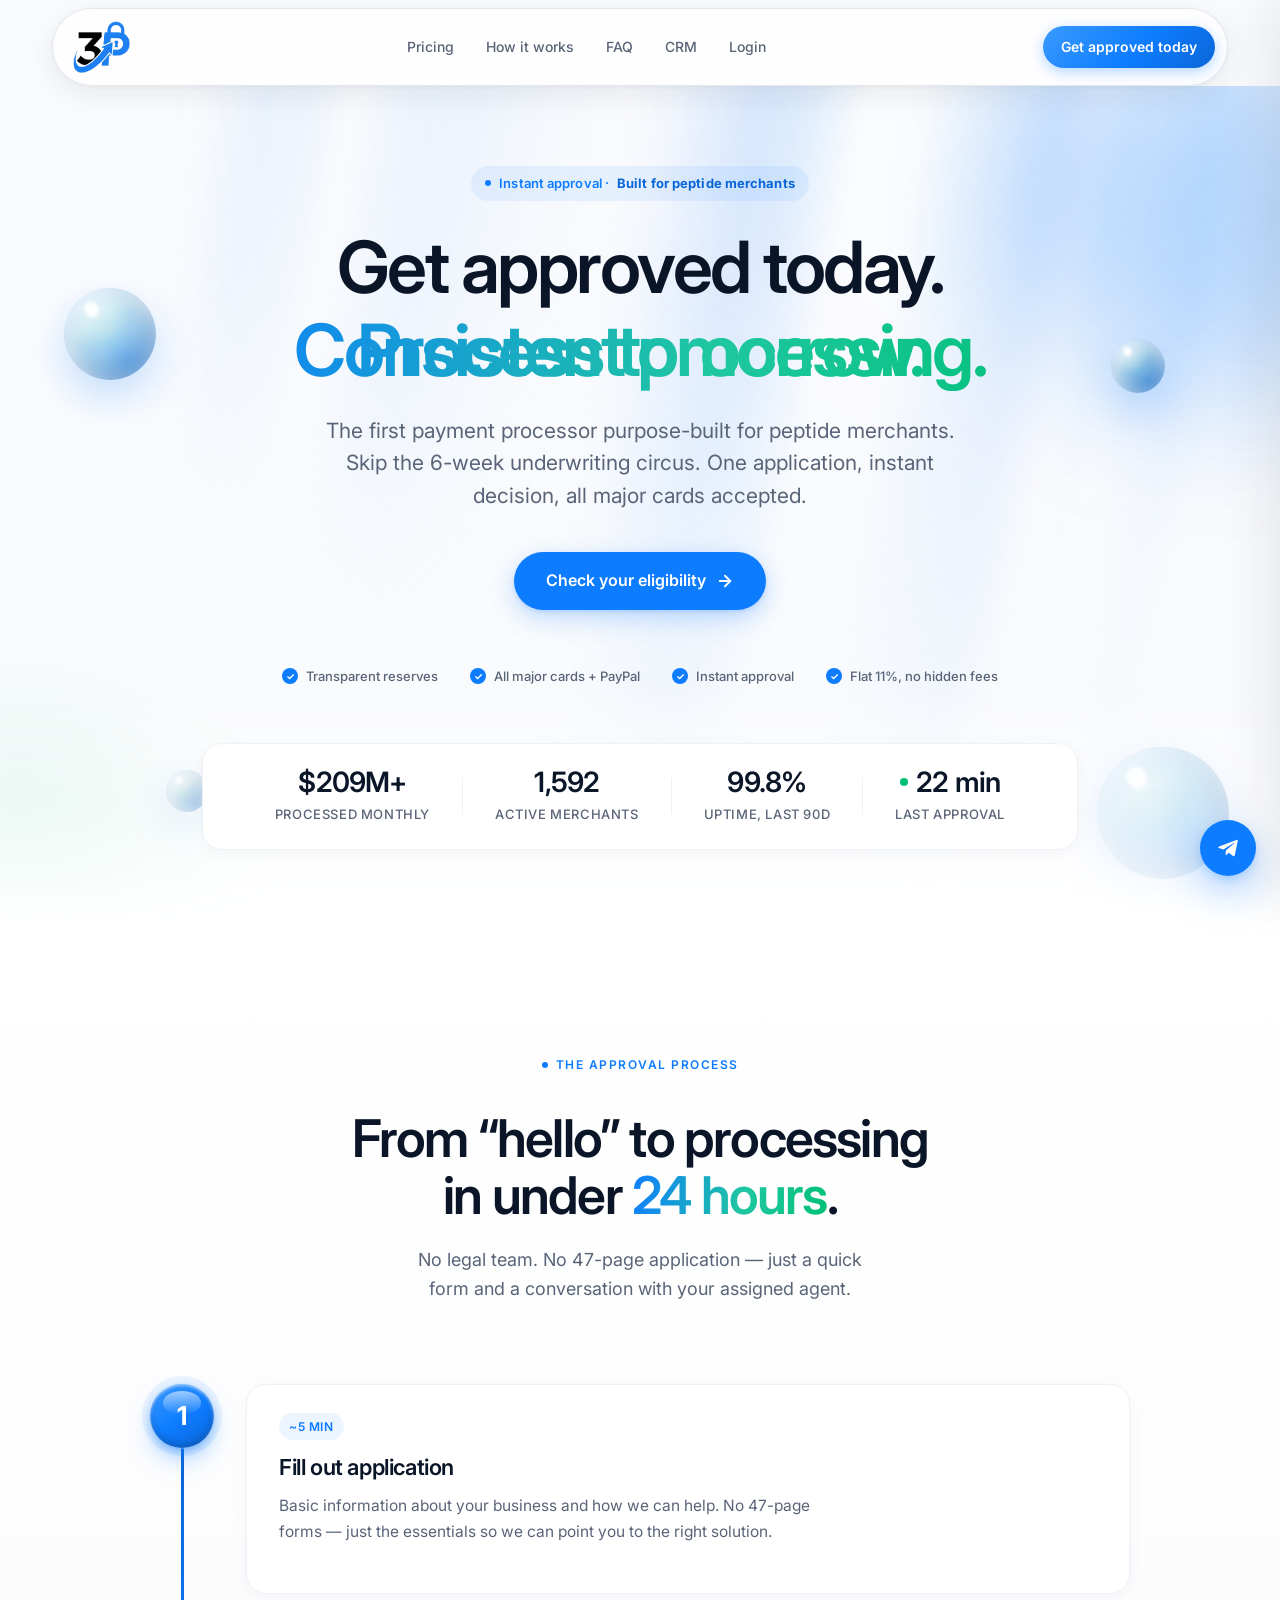
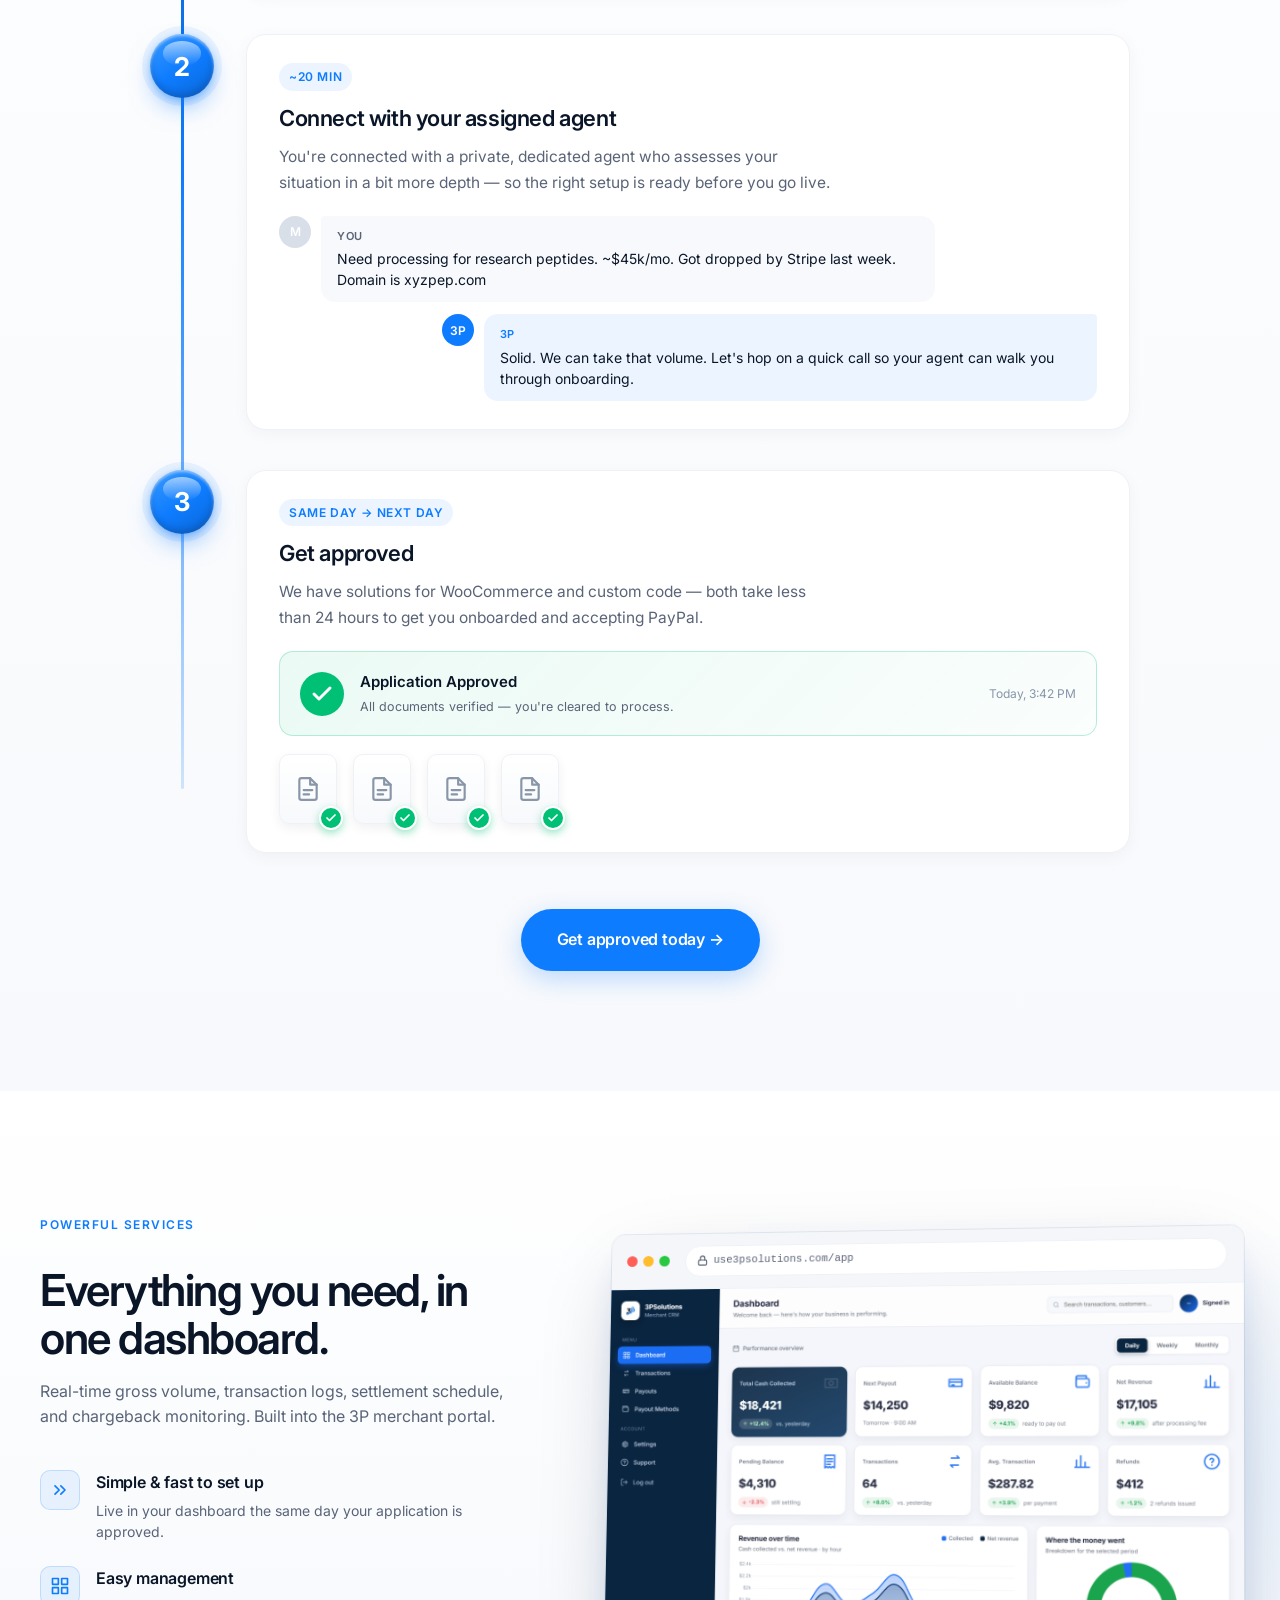
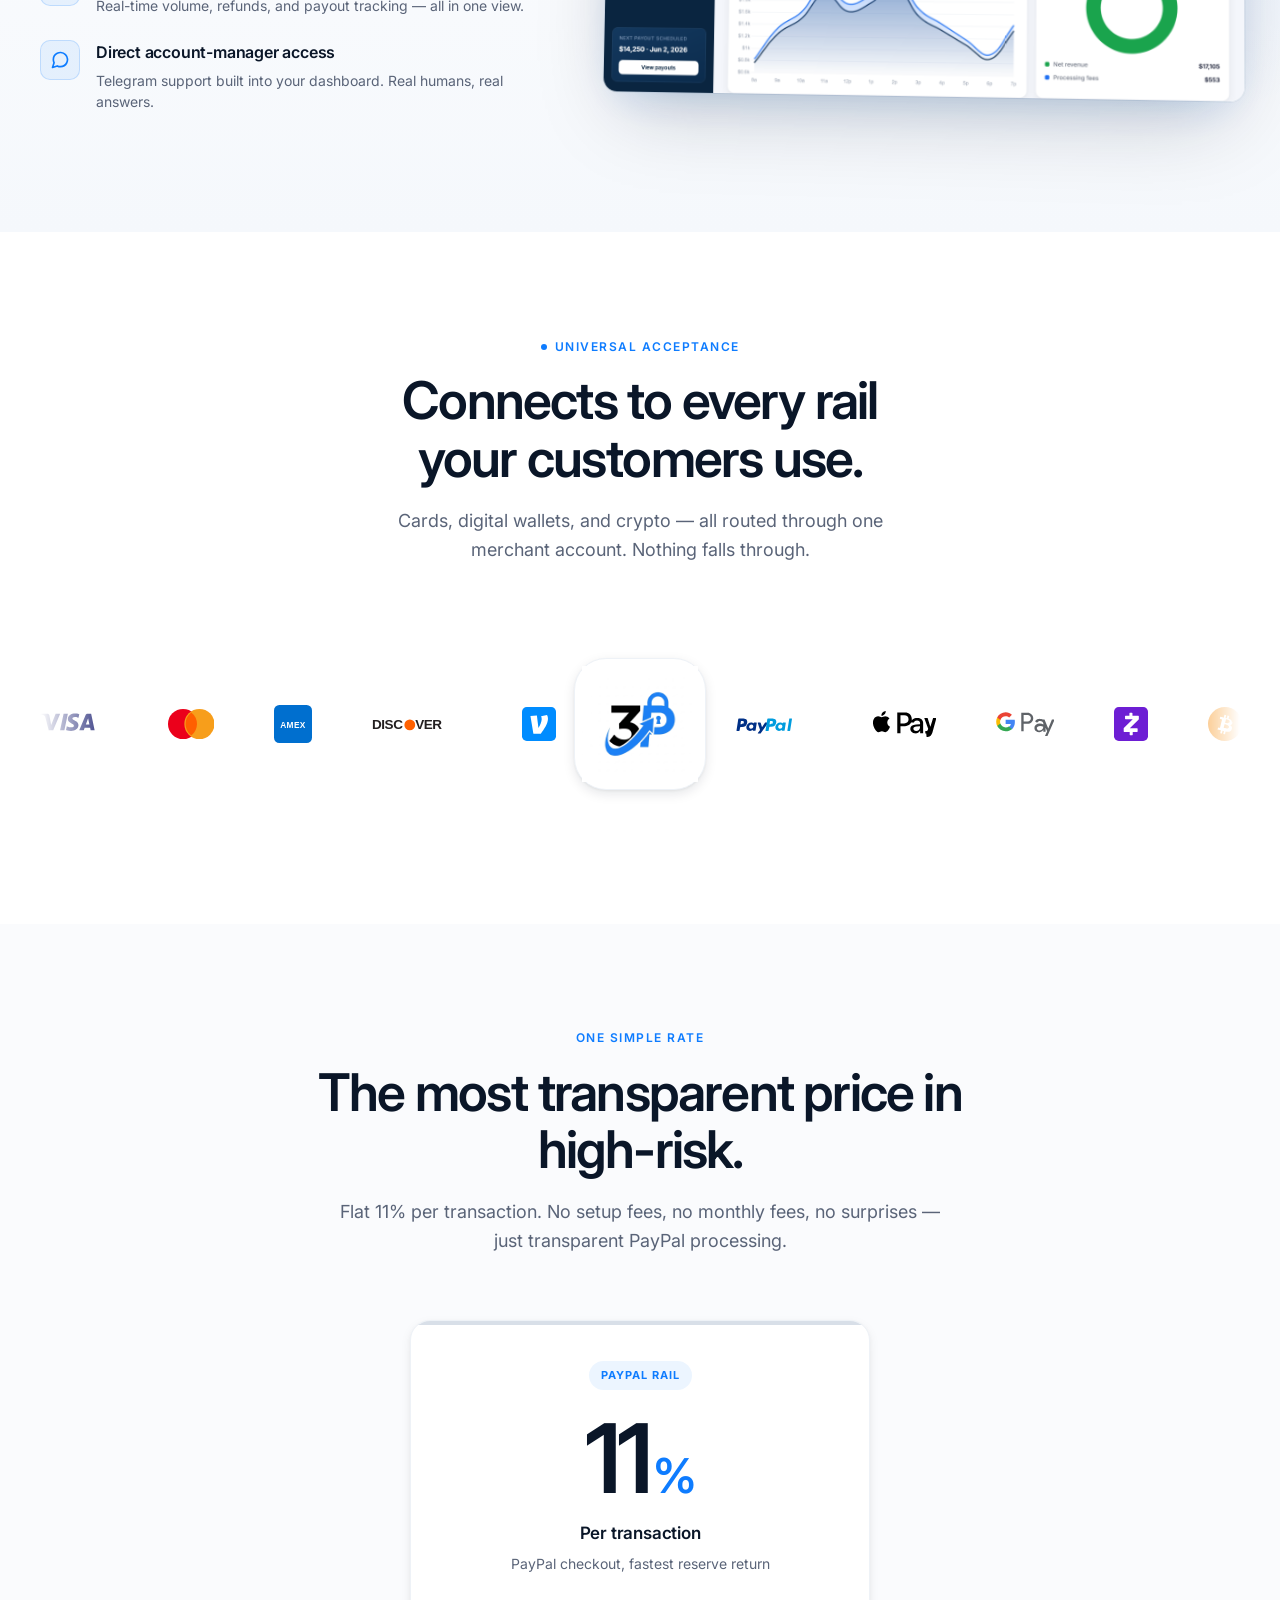
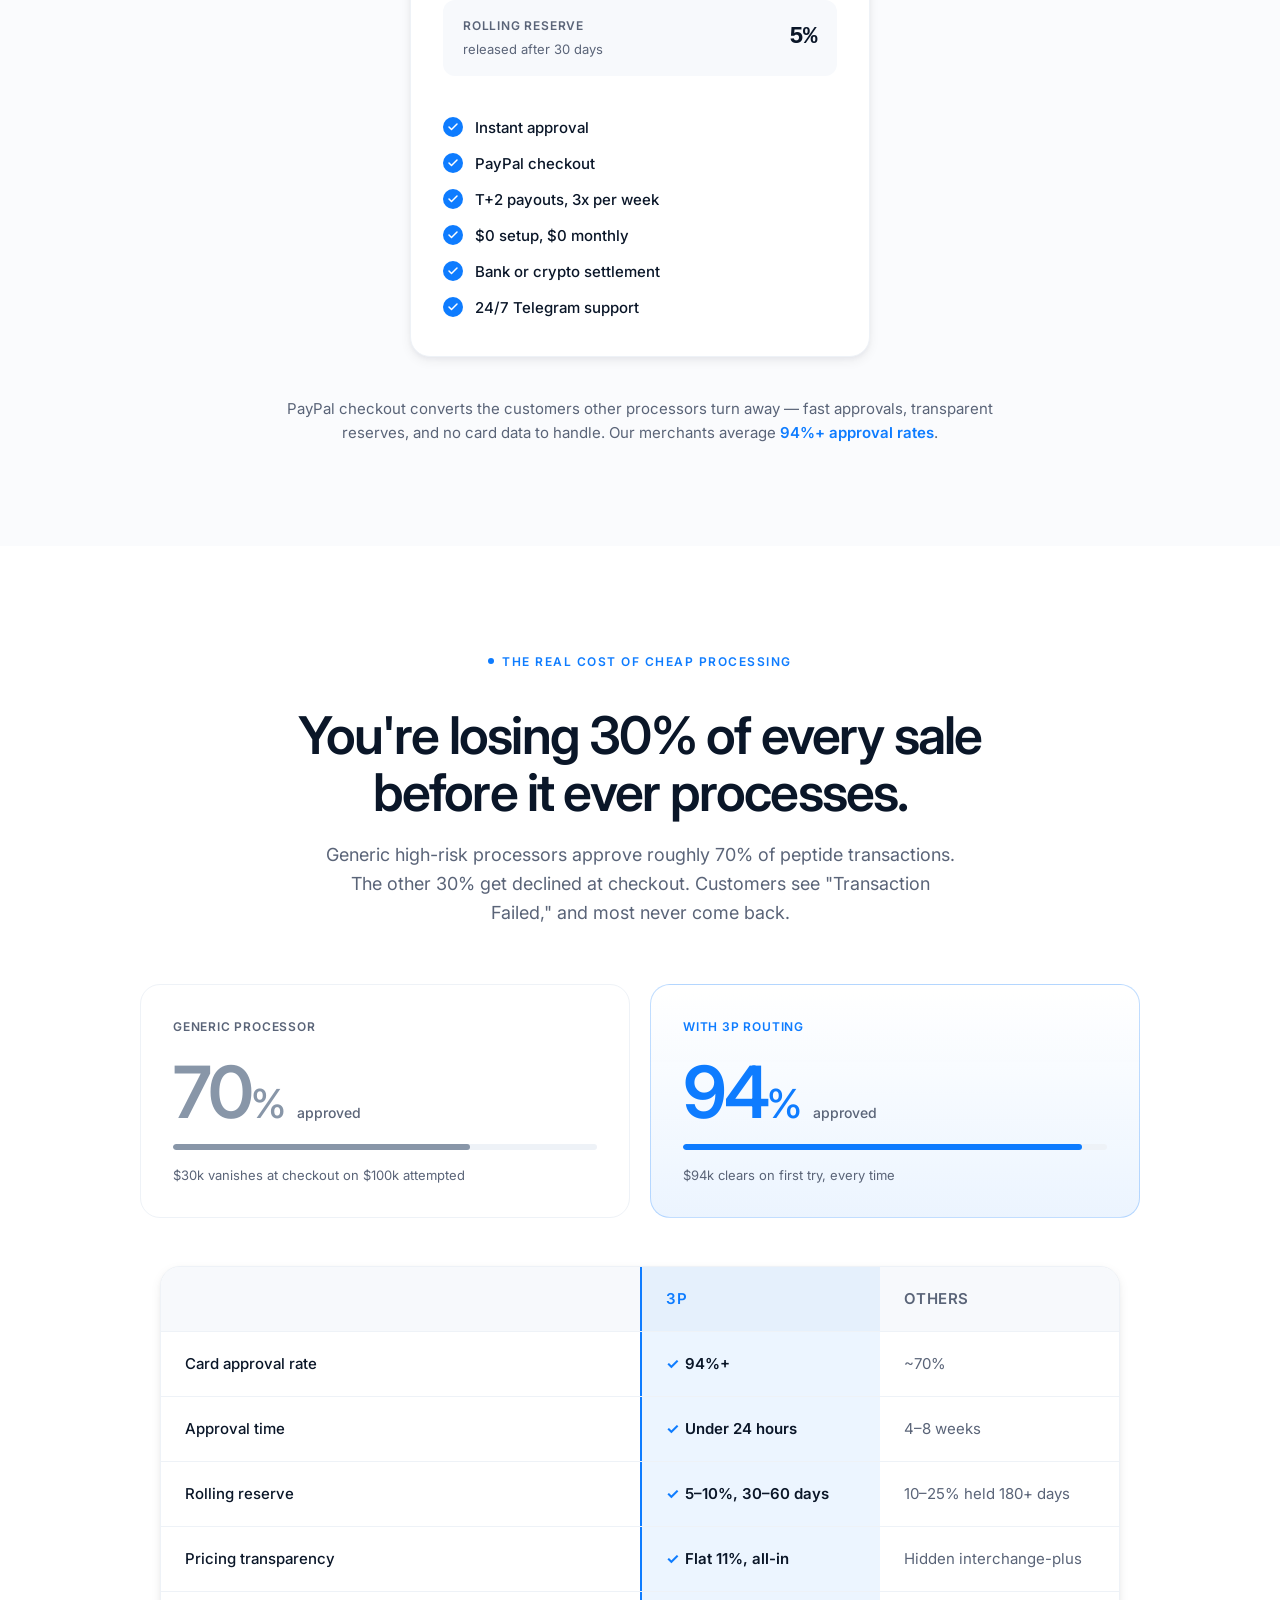
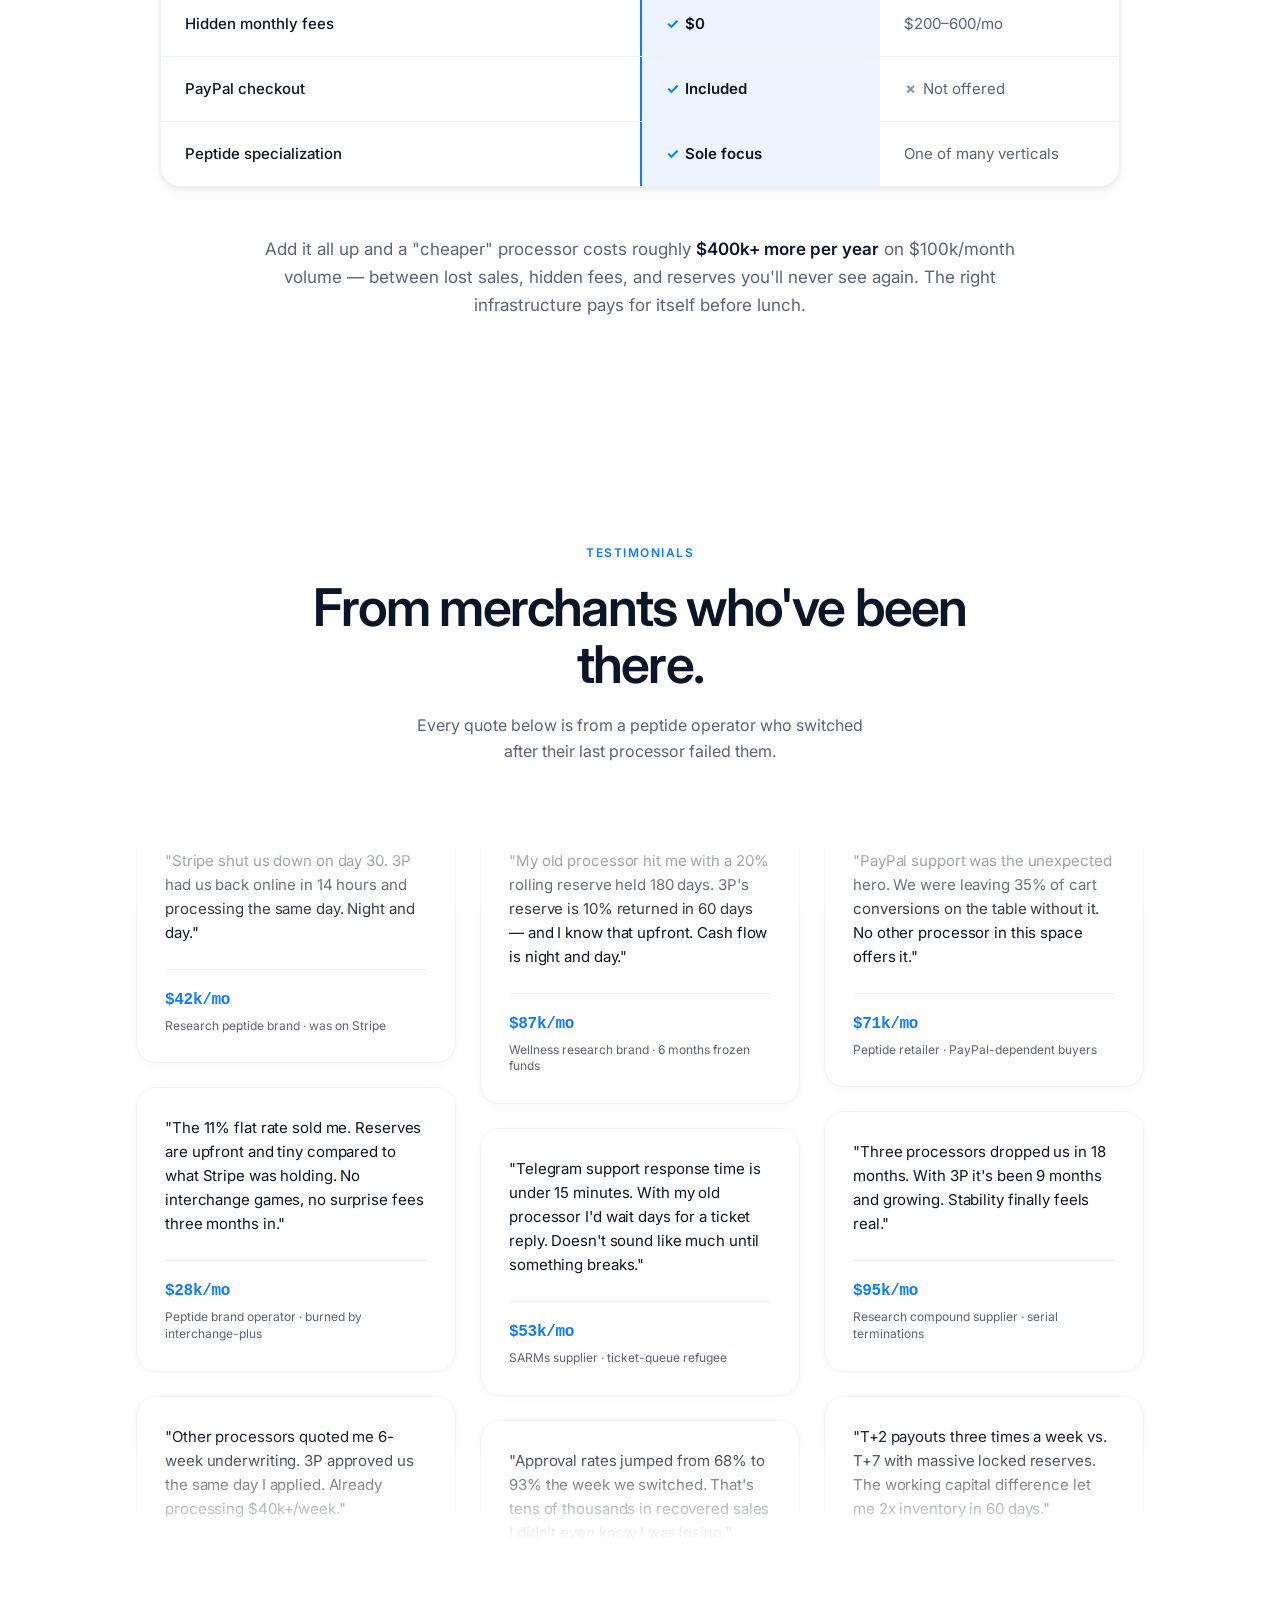
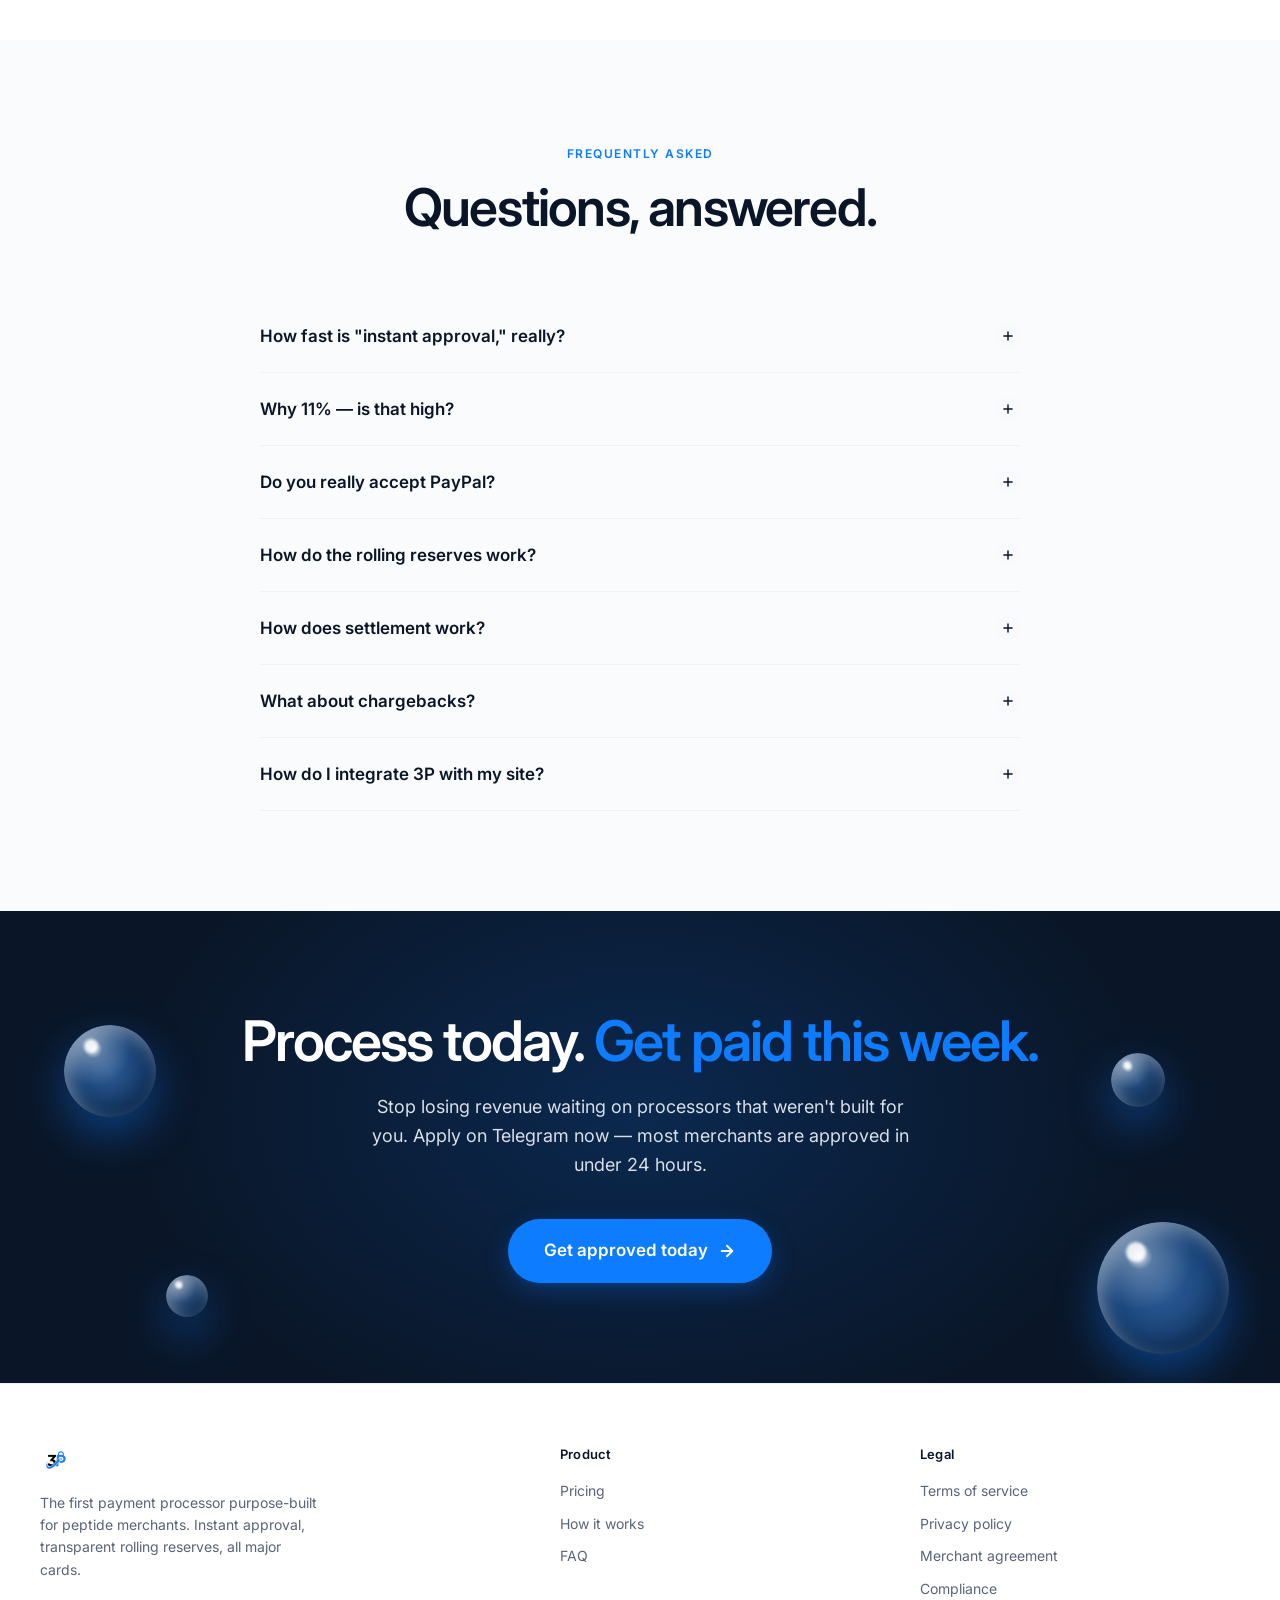
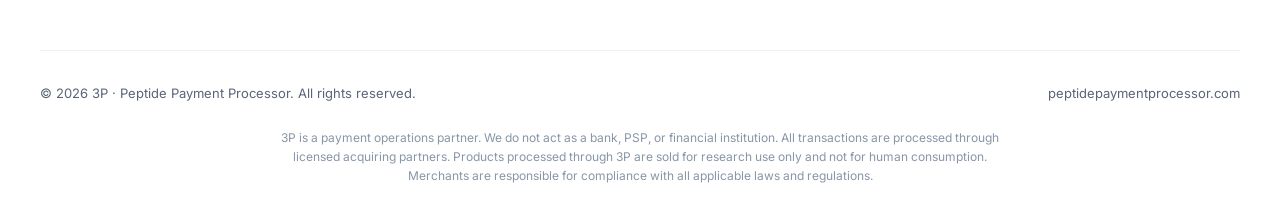
==== commit 5581d52b: "Add CRM app under crm/ for Vercel deploy + marketing updates - Add 3PSolutions CRM (Python/Vercel se" ====
--- a/index.html
+++ b/index.html
@@ -2683,7 +2683,7 @@
   <nav class="nav">
     <div class="nav-inner">
       <a href="#" class="brand">
-        <img src="[data-uri]" alt="3P logo">
+        <img src="logo-transparent.png" alt="3P logo">
         <span class="brand-text" style="display:none">
           <span>3P</span>
           <span class="brand-subtitle">Peptide Payment Processor</span>
@@ -2693,9 +2693,10 @@
         <a href="#pricing" class="nav-link">Pricing</a>
         <a href="#how" class="nav-link">How it works</a>
         <a href="#faq" class="nav-link">FAQ</a>
-        <a href="https://use3psolutions.com/app" class="nav-link" target="_blank" rel="noopener">CRM</a>
+        <a href="https://app.use3psolutions.com" class="nav-link" target="_blank" rel="noopener">CRM</a>
+        <a href="https://app.use3psolutions.com" class="nav-link" target="_blank" rel="noopener">Login</a>
       </div>
-      <a href="https://t.me/use3psolutions" class="nav-cta">Contact Us →</a>
+      <a href="https://t.me/use3psolutions" class="nav-cta">Get approved today</a>
       <button class="nav-burger" aria-label="Open menu" aria-expanded="false">
         <span></span>
         <span></span>
@@ -2735,11 +2736,12 @@
       <a href="#pricing" class="drawer-link">Pricing</a>
       <a href="#how" class="drawer-link">How it works</a>
       <a href="#faq" class="drawer-link">FAQ</a>
-      <a href="https://use3psolutions.com/app" class="drawer-link" target="_blank" rel="noopener">CRM</a>
+      <a href="https://app.use3psolutions.com" class="drawer-link" target="_blank" rel="noopener">CRM</a>
+      <a href="https://app.use3psolutions.com" class="drawer-link" target="_blank" rel="noopener">Login</a>
     </nav>
     <div class="drawer-footer">
       <a href="https://t.me/use3psolutions" class="btn-primary drawer-cta">
-        Contact Us
+        Get approved today
         <svg width="18" height="18" viewBox="0 0 24 24" fill="none" stroke="currentColor" stroke-width="2.5" stroke-linecap="round" stroke-linejoin="round"><line x1="5" y1="12" x2="19" y2="12"></line><polyline points="12 5 19 12 12 19"></polyline></svg>
       </a>
     </div>
@@ -2765,7 +2767,7 @@
     </p>
     <div class="hero-cta-row">
       <a href="https://t.me/use3psolutions" class="btn-primary">
-        Contact Us
+        Check your eligibility
         <svg width="18" height="18" viewBox="0 0 24 24" fill="none" stroke="currentColor" stroke-width="2.5" stroke-linecap="round" stroke-linejoin="round"><line x1="5" y1="12" x2="19" y2="12"></line><polyline points="12 5 19 12 12 19"></polyline></svg>
       </a>
     </div>
@@ -2903,7 +2905,7 @@
     </div>
 
     <div class="approval-footer">
-      <a href="https://t.me/use3psolutions" class="approval-cta">Start your application on Telegram →</a>
+      <a href="https://t.me/use3psolutions" class="approval-cta">Get approved today →</a>
     </div>
   </div>
 </section>
@@ -3538,7 +3540,7 @@
     <h2>Process today. <span class="blue">Get paid this week.</span></h2>
     <p>Stop losing revenue waiting on processors that weren't built for you. Apply on Telegram now — most merchants are approved in under 24 hours.</p>
     <a href="https://t.me/use3psolutions" class="btn-primary">
-      Contact Us
+      Get approved today
       <svg width="18" height="18" viewBox="0 0 24 24" fill="none" stroke="currentColor" stroke-width="2.5" stroke-linecap="round" stroke-linejoin="round"><line x1="5" y1="12" x2="19" y2="12"></line><polyline points="12 5 19 12 12 19"></polyline></svg>
     </a>
   </div>
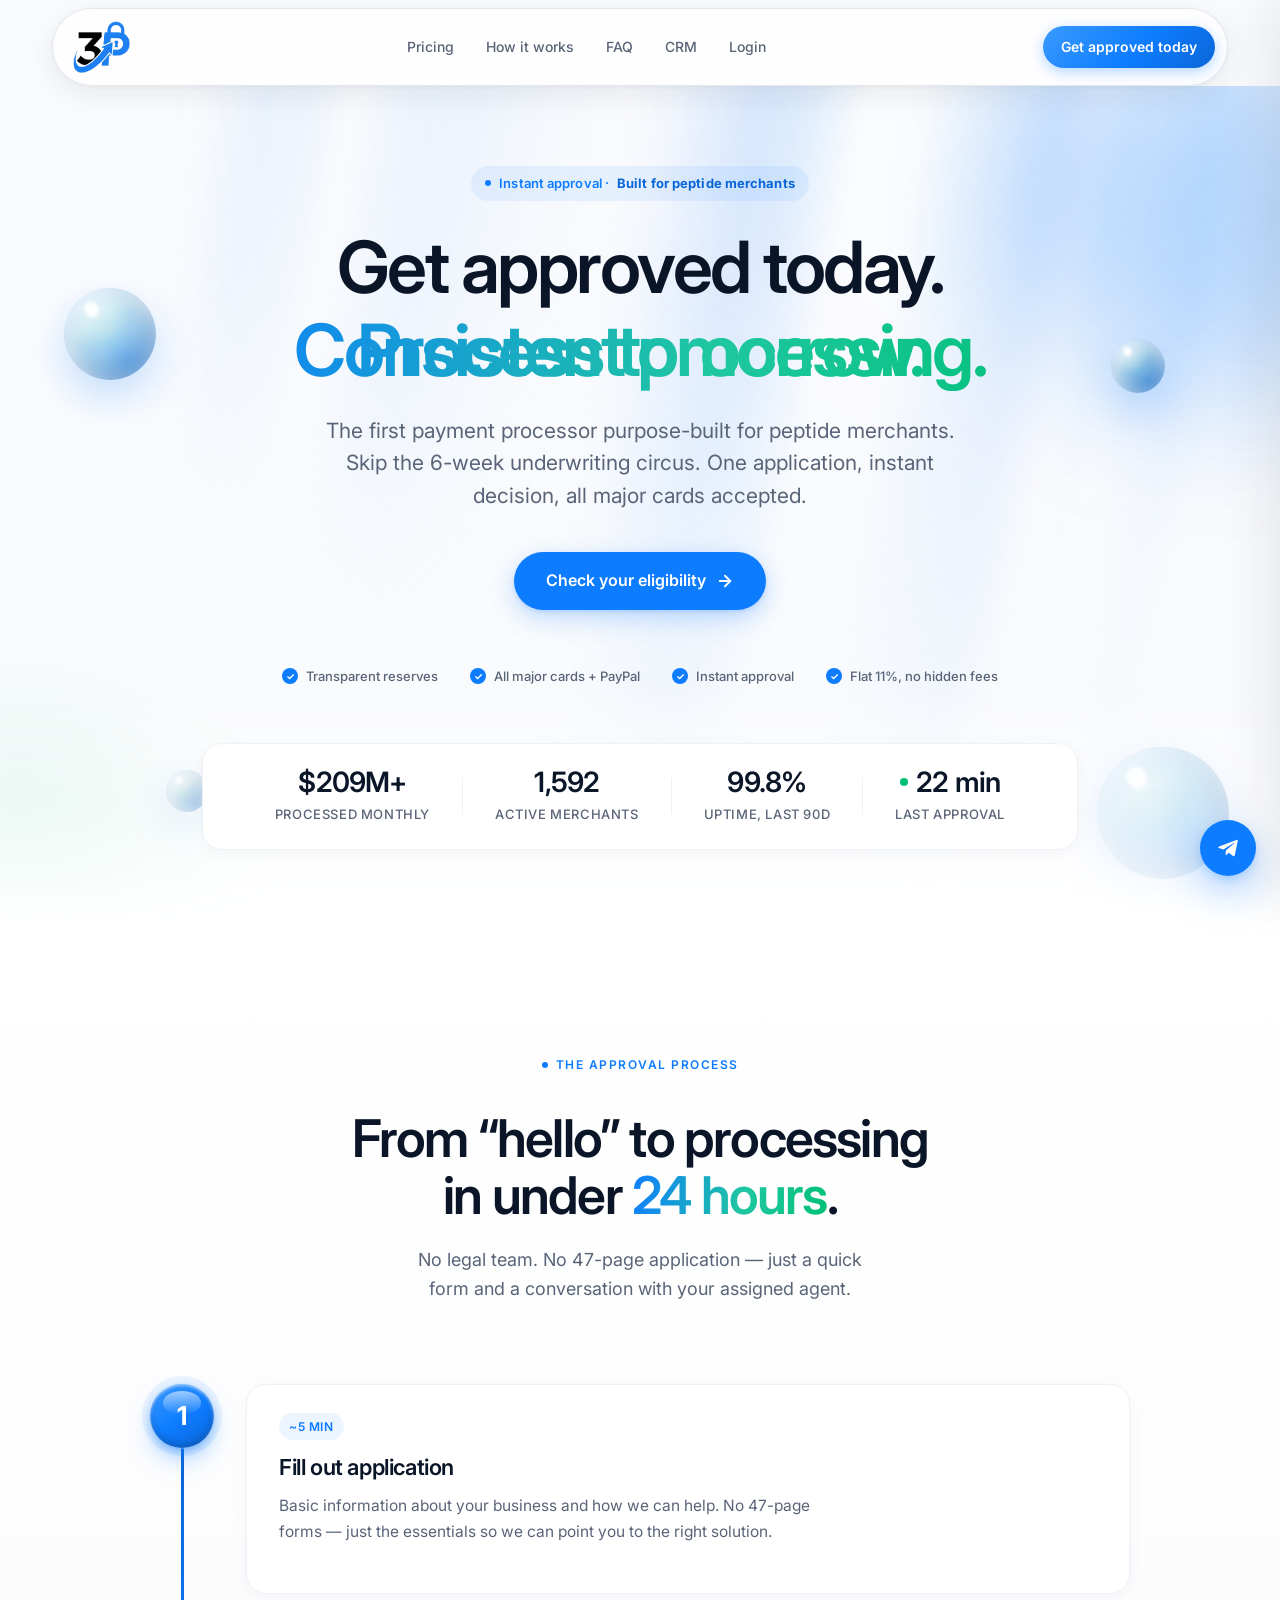
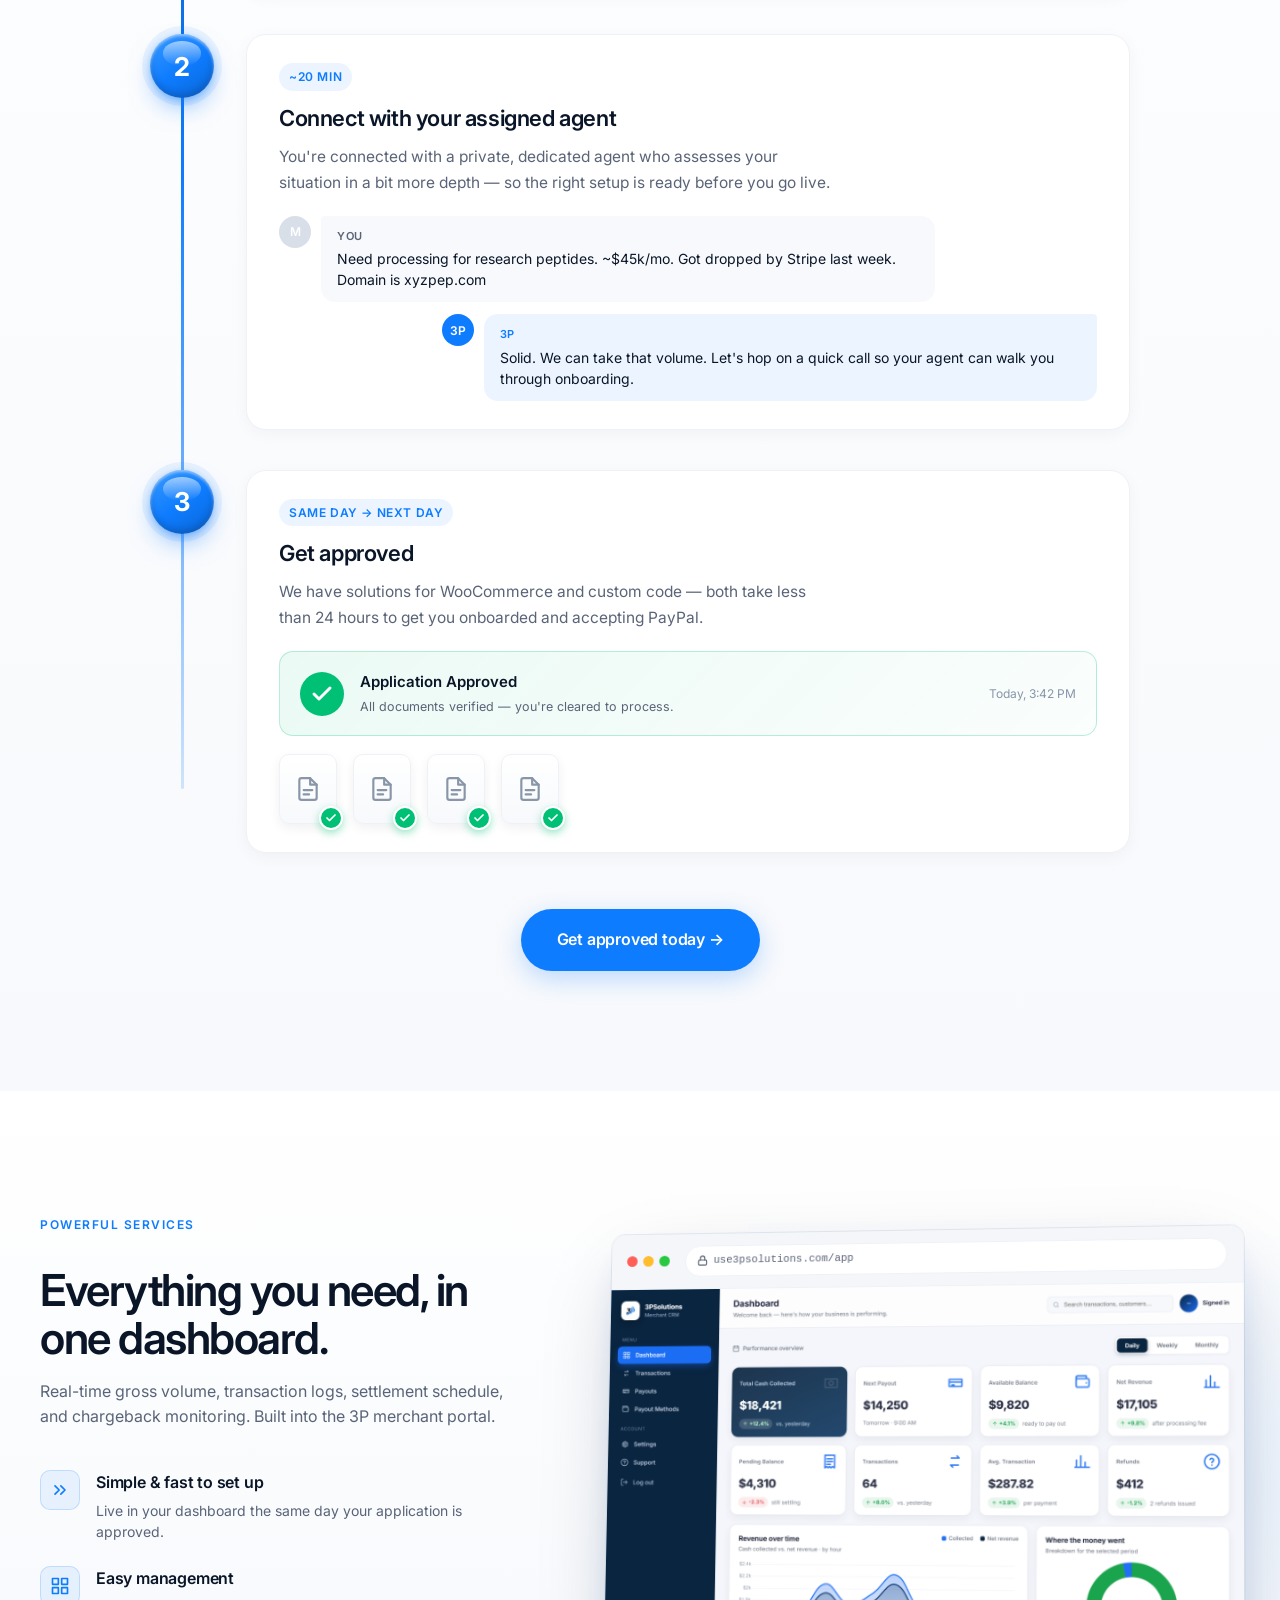
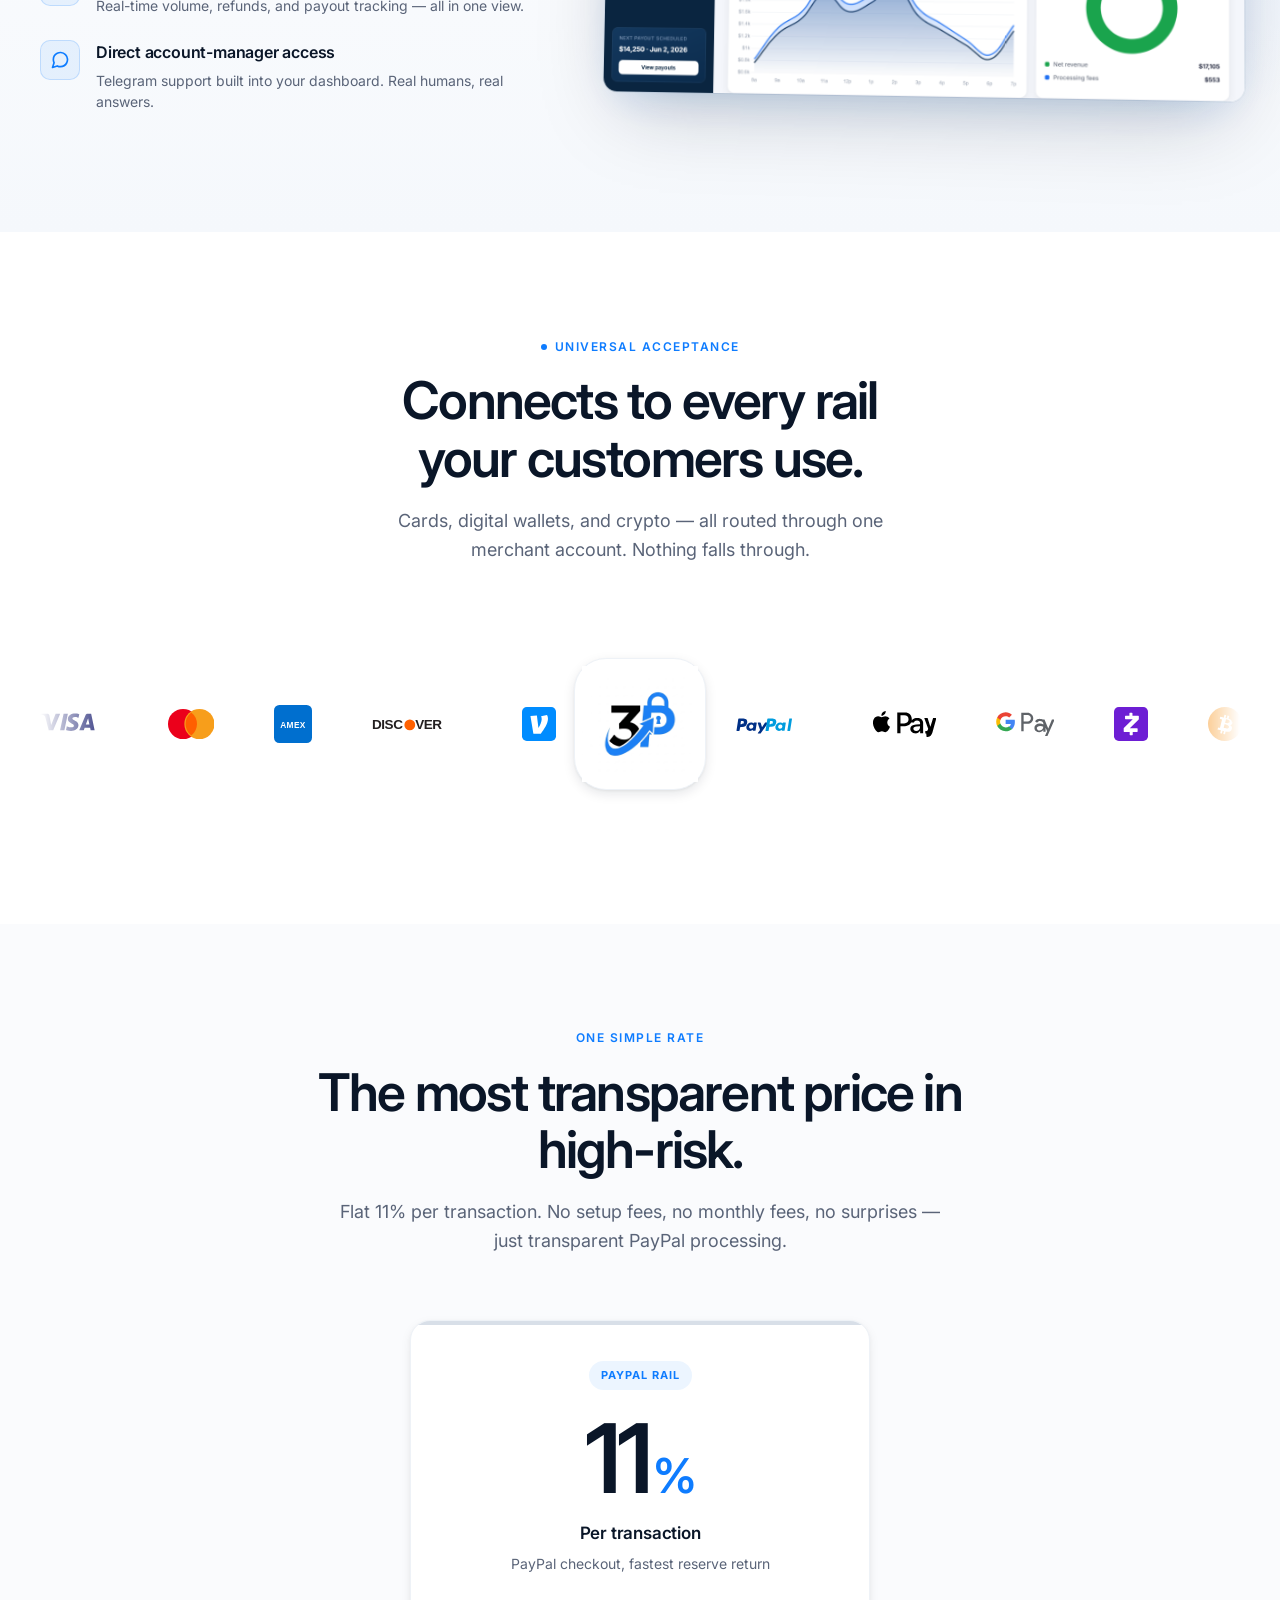
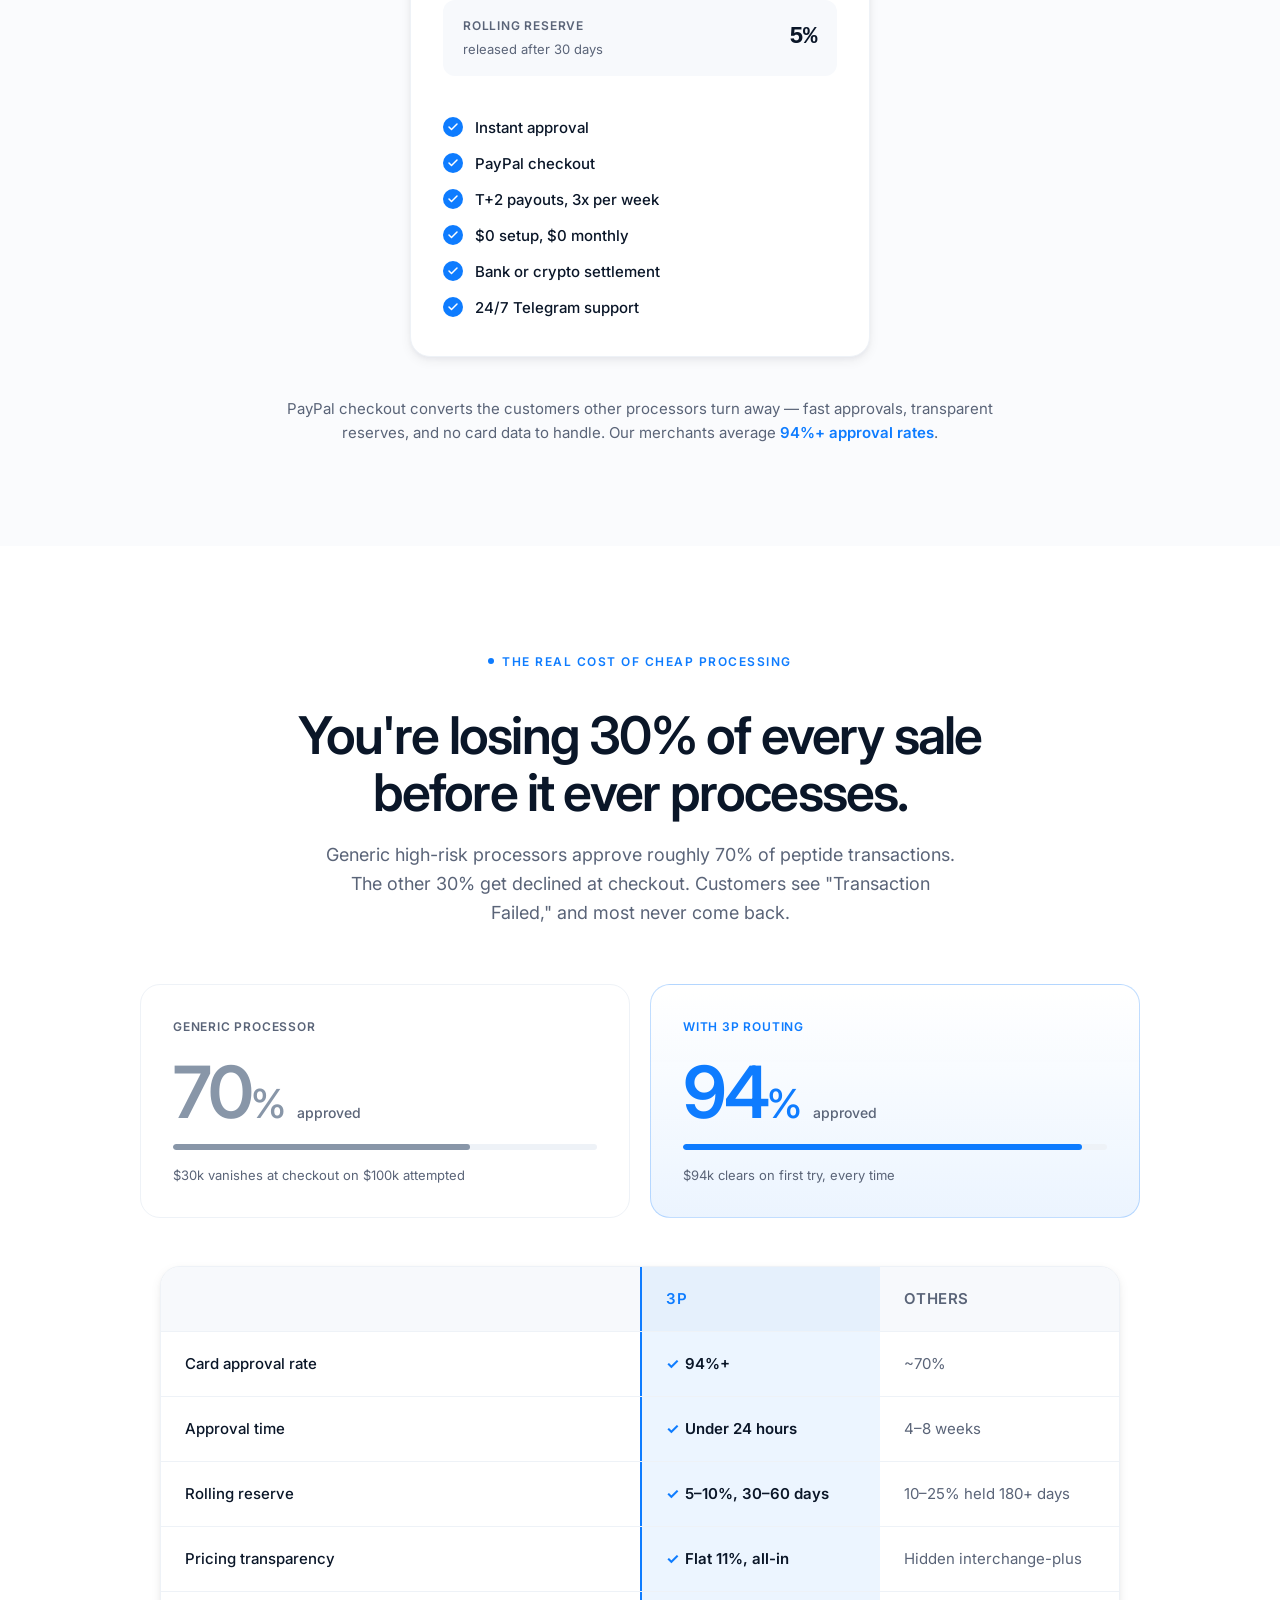
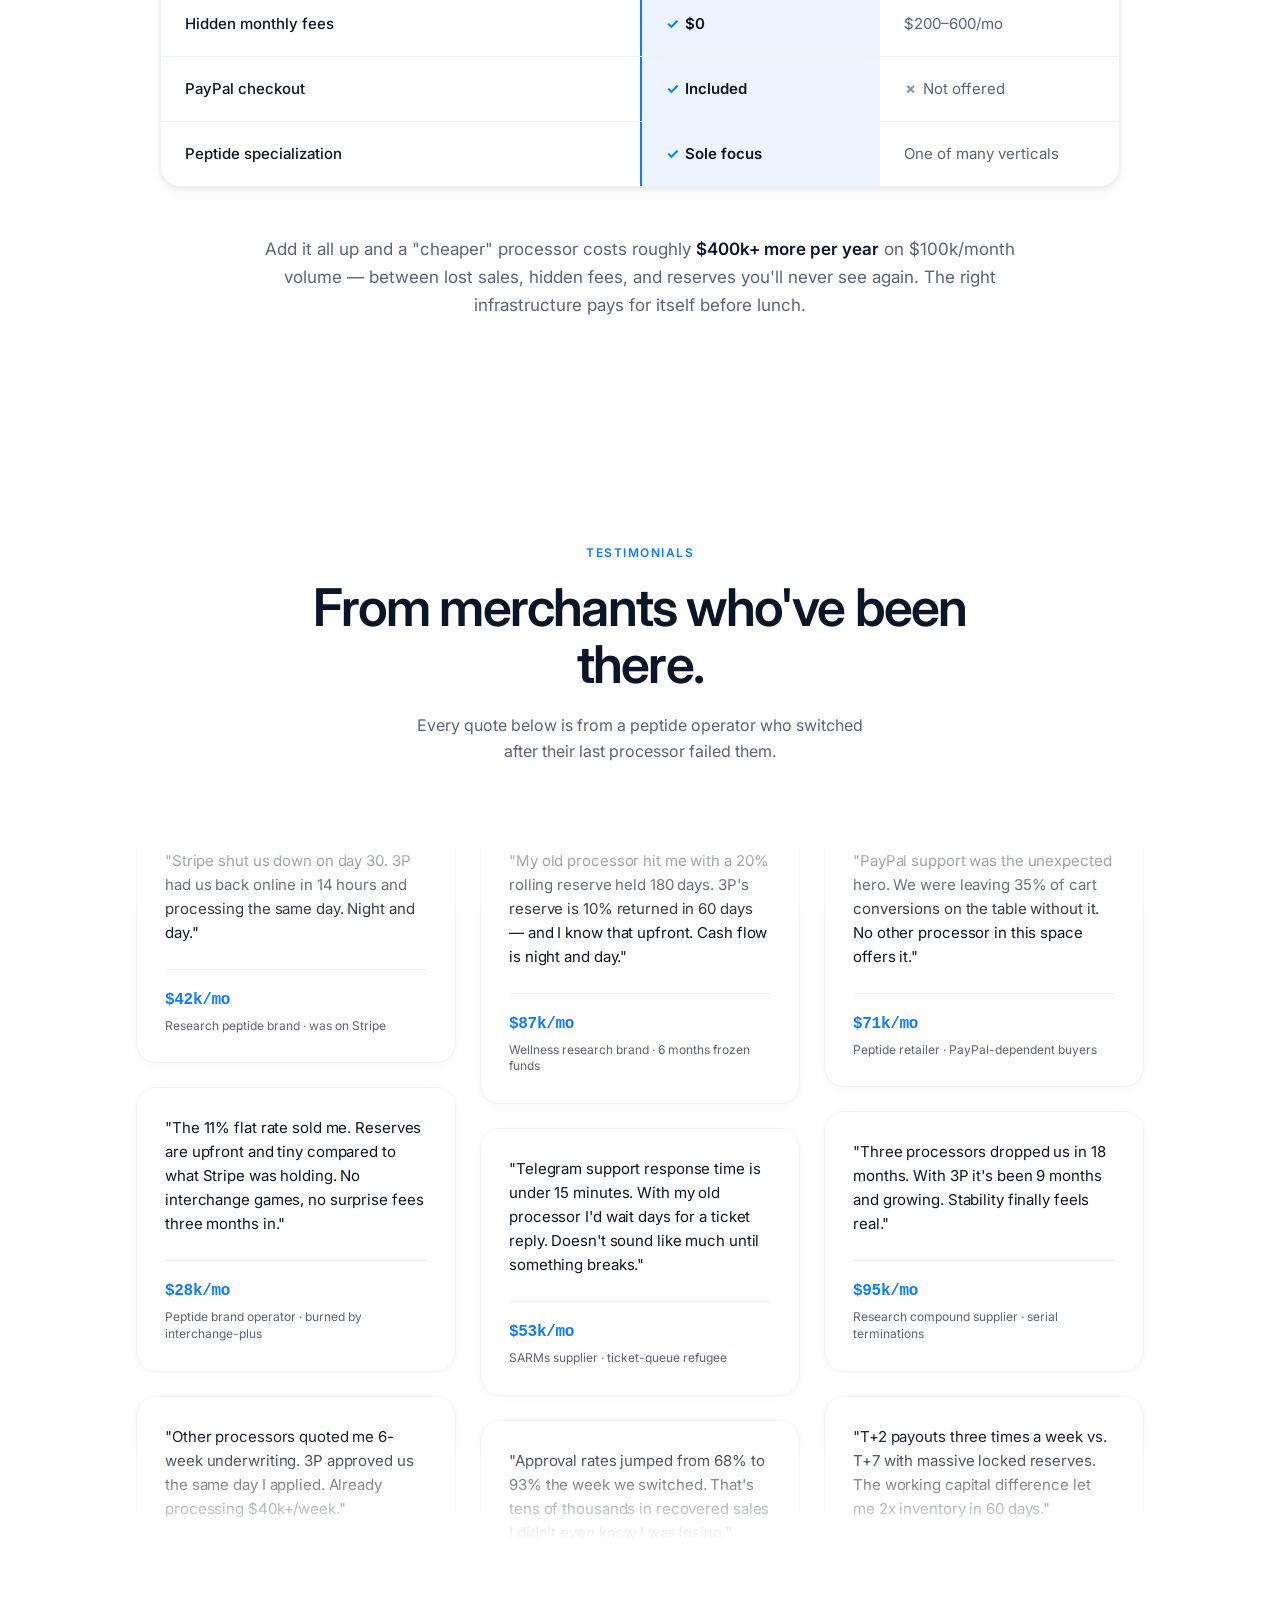
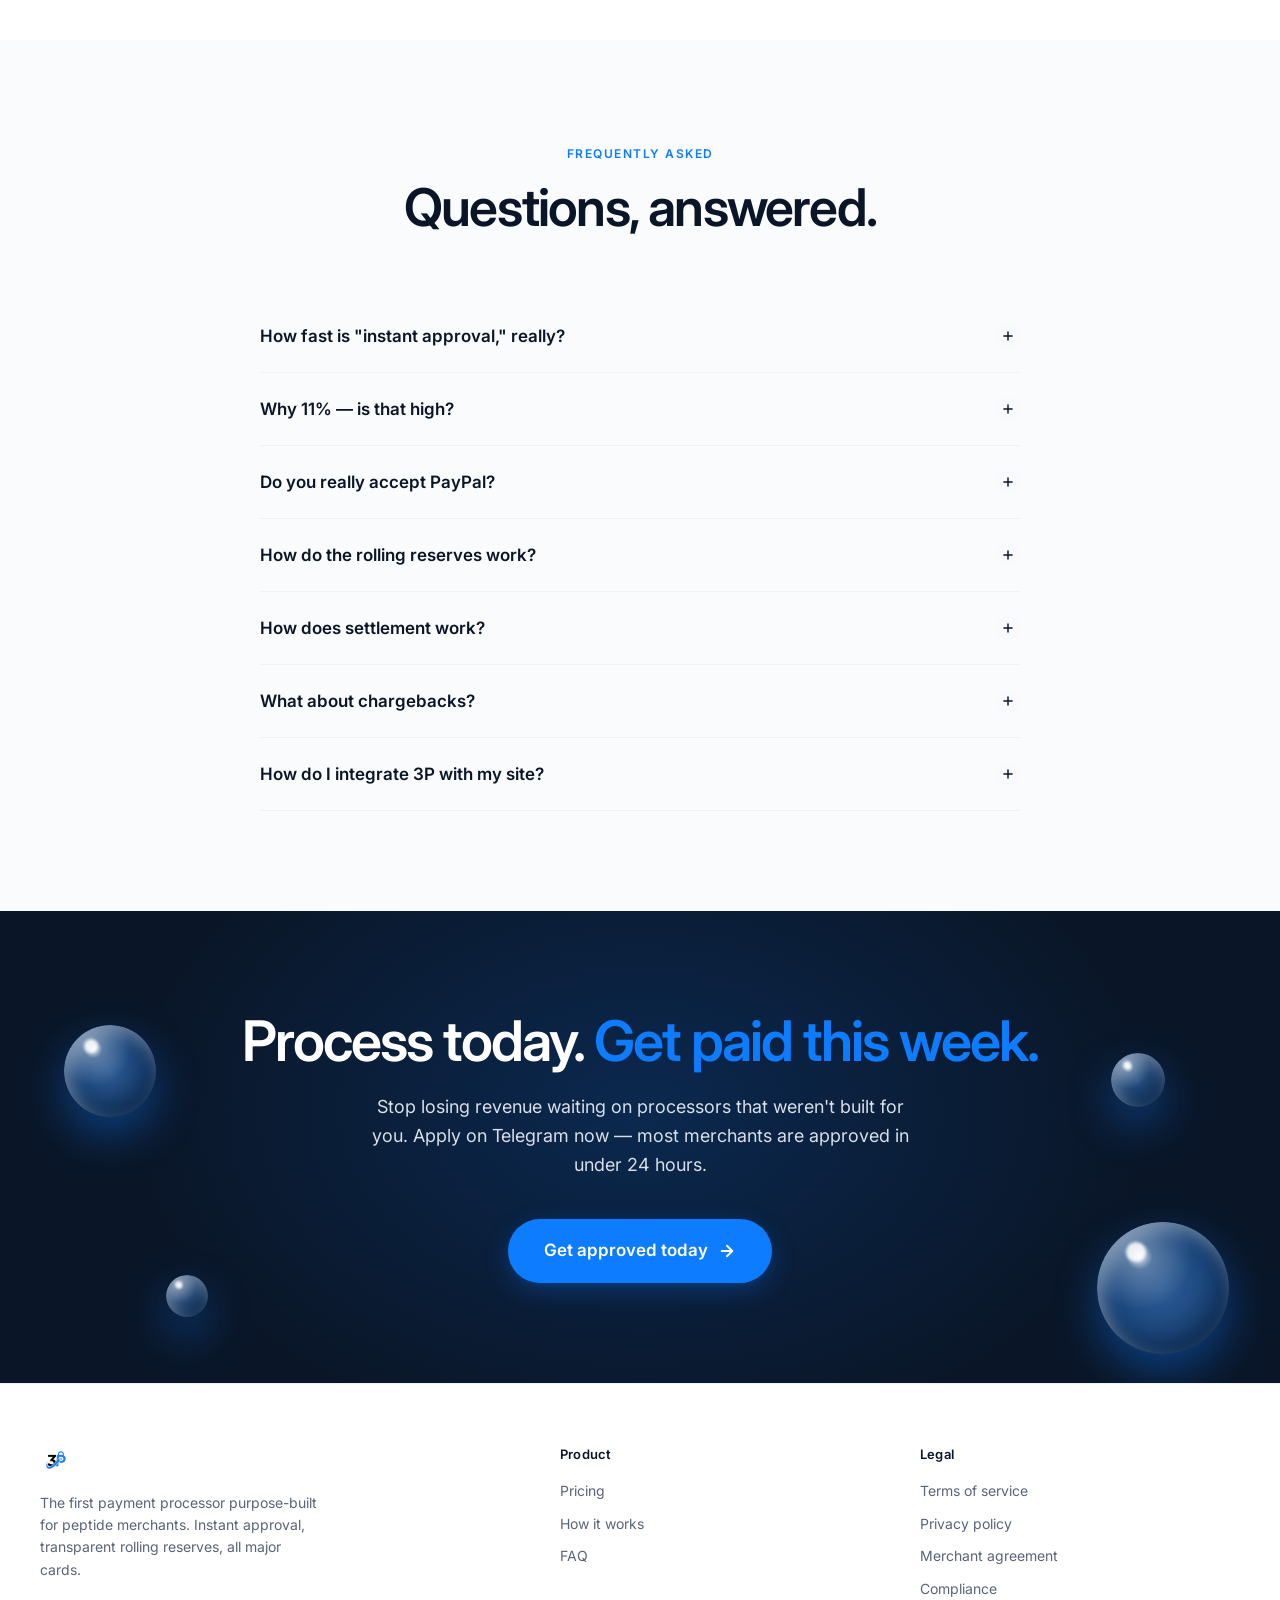
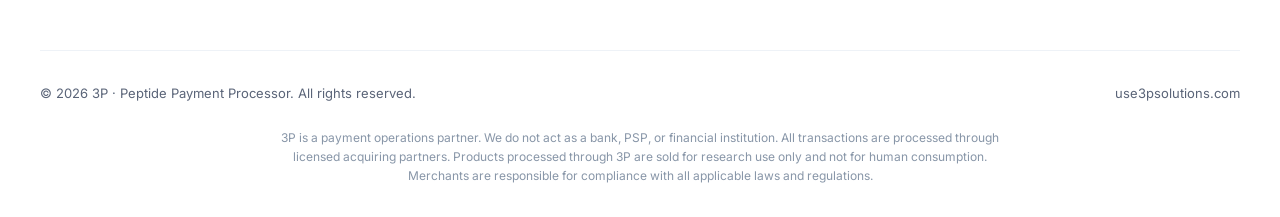
==== commit b597da7c: "Marketing site: redirect /crm/* to the CRM (hides source); footer domain -> use3psolutions.com Co-Au" ====
--- a/index.html
+++ b/index.html
@@ -3570,7 +3570,7 @@
     </div>
     <div class="footer-bottom">
       <p>© 2026 3P · Peptide Payment Processor. All rights reserved.</p>
-      <p>peptidepaymentprocessor.com</p>
+      <p>use3psolutions.com</p>
     </div>
     <p class="footer-disclaimer">
       3P is a payment operations partner. We do not act as a bank, PSP, or financial institution. All transactions are processed through licensed acquiring partners. Products processed through 3P are sold for research use only and not for human consumption. Merchants are responsible for compliance with all applicable laws and regulations.
